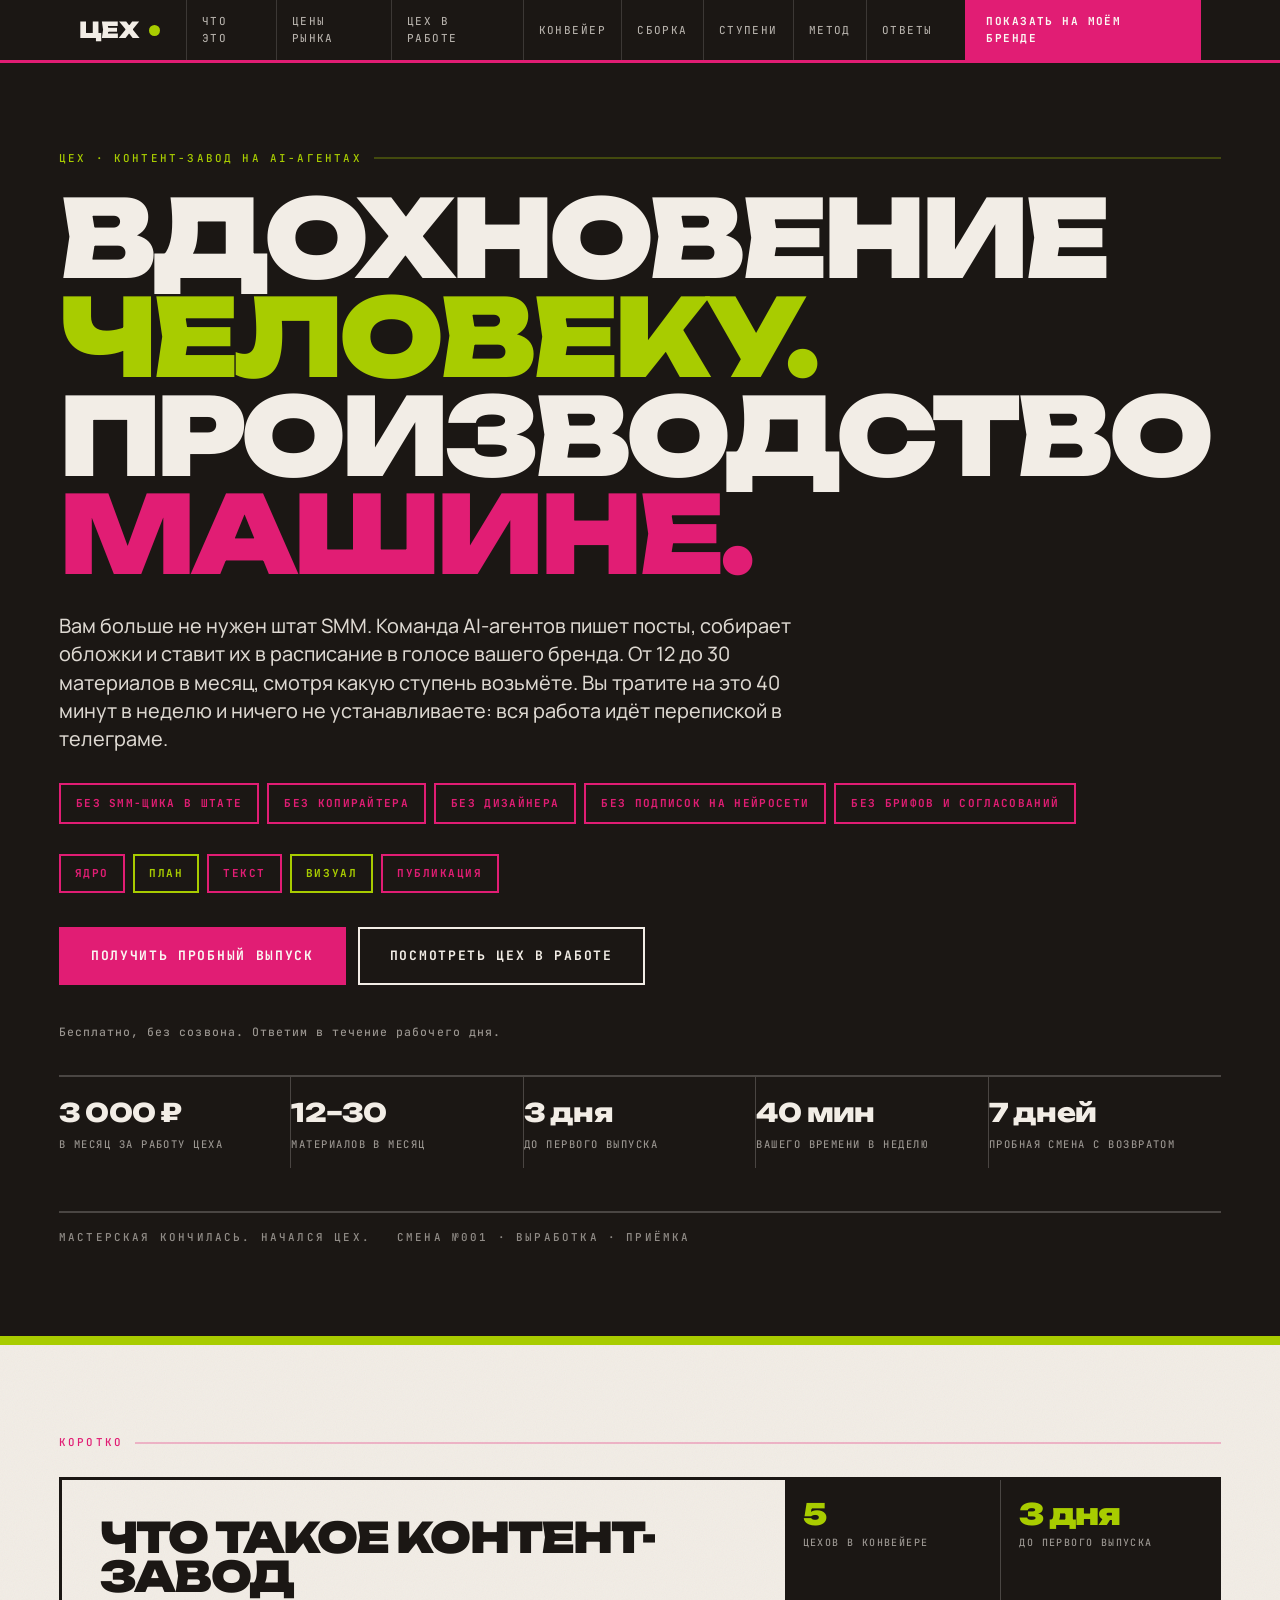
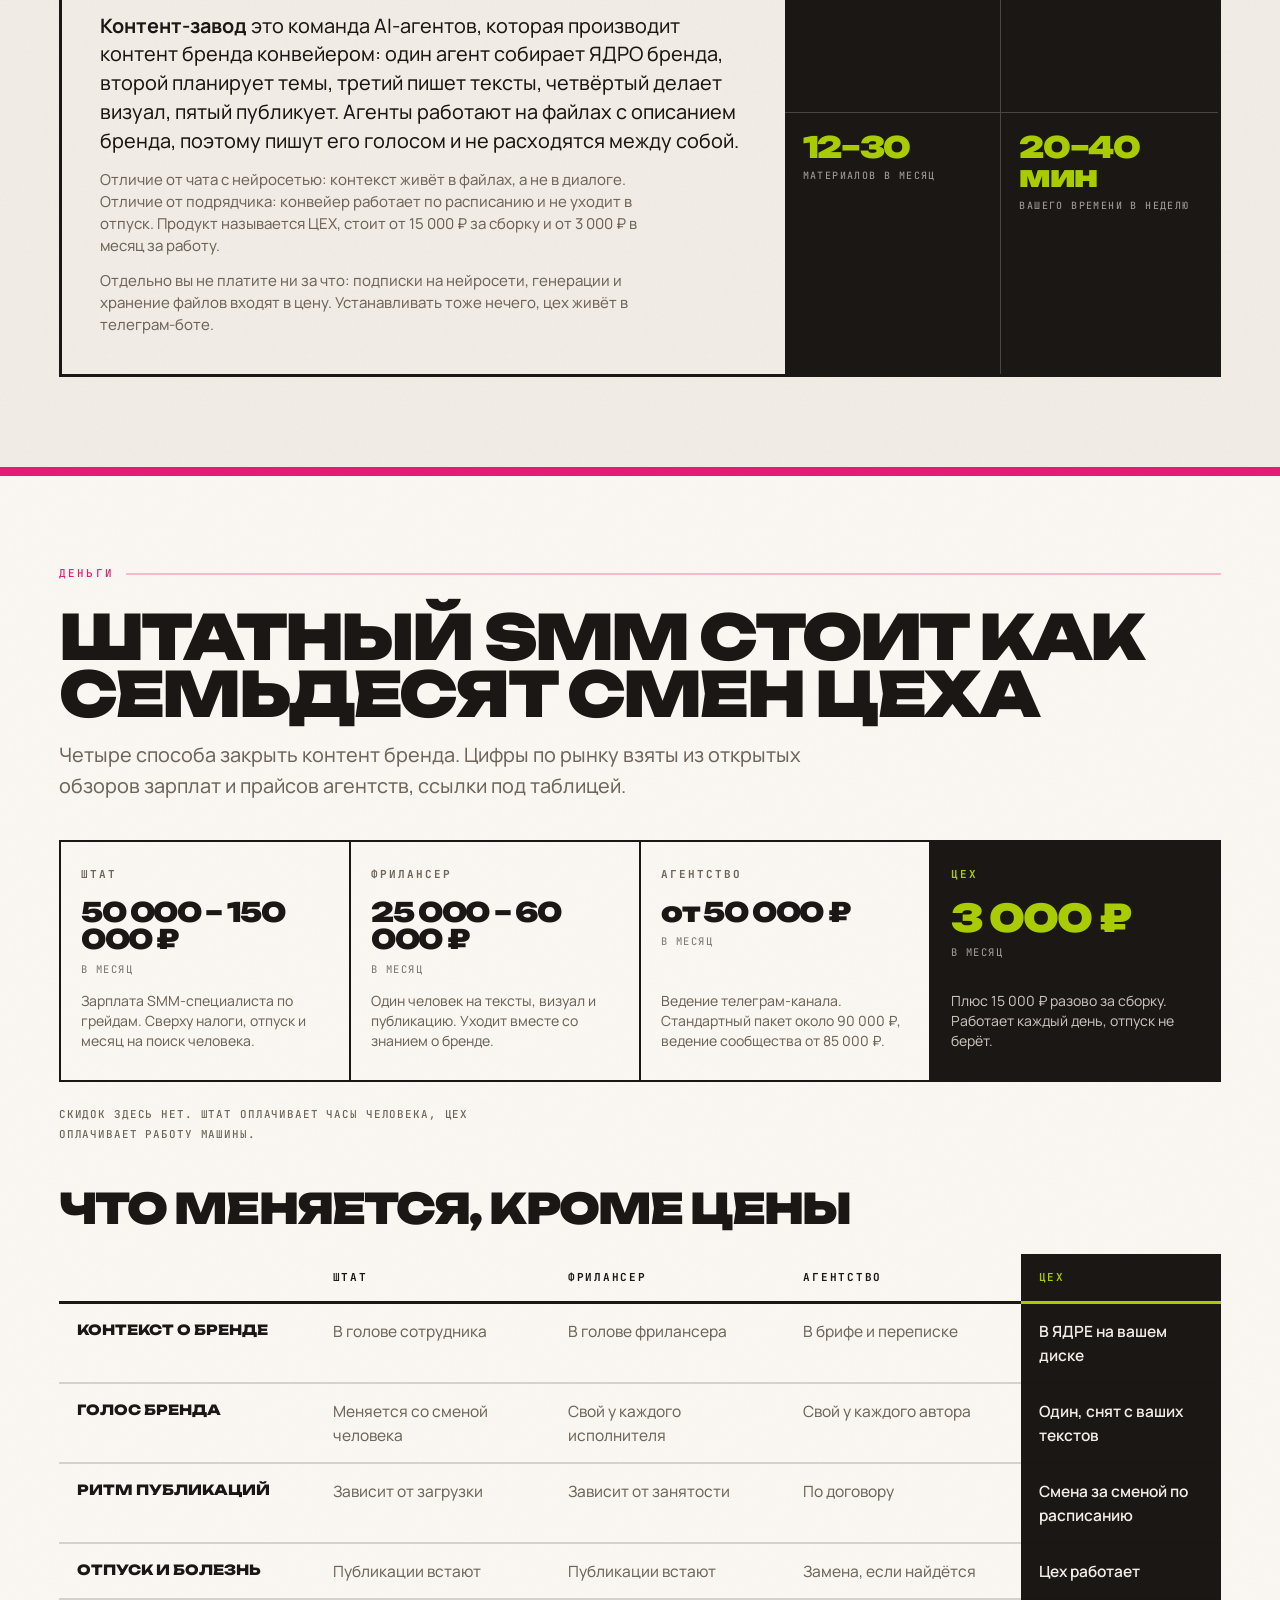
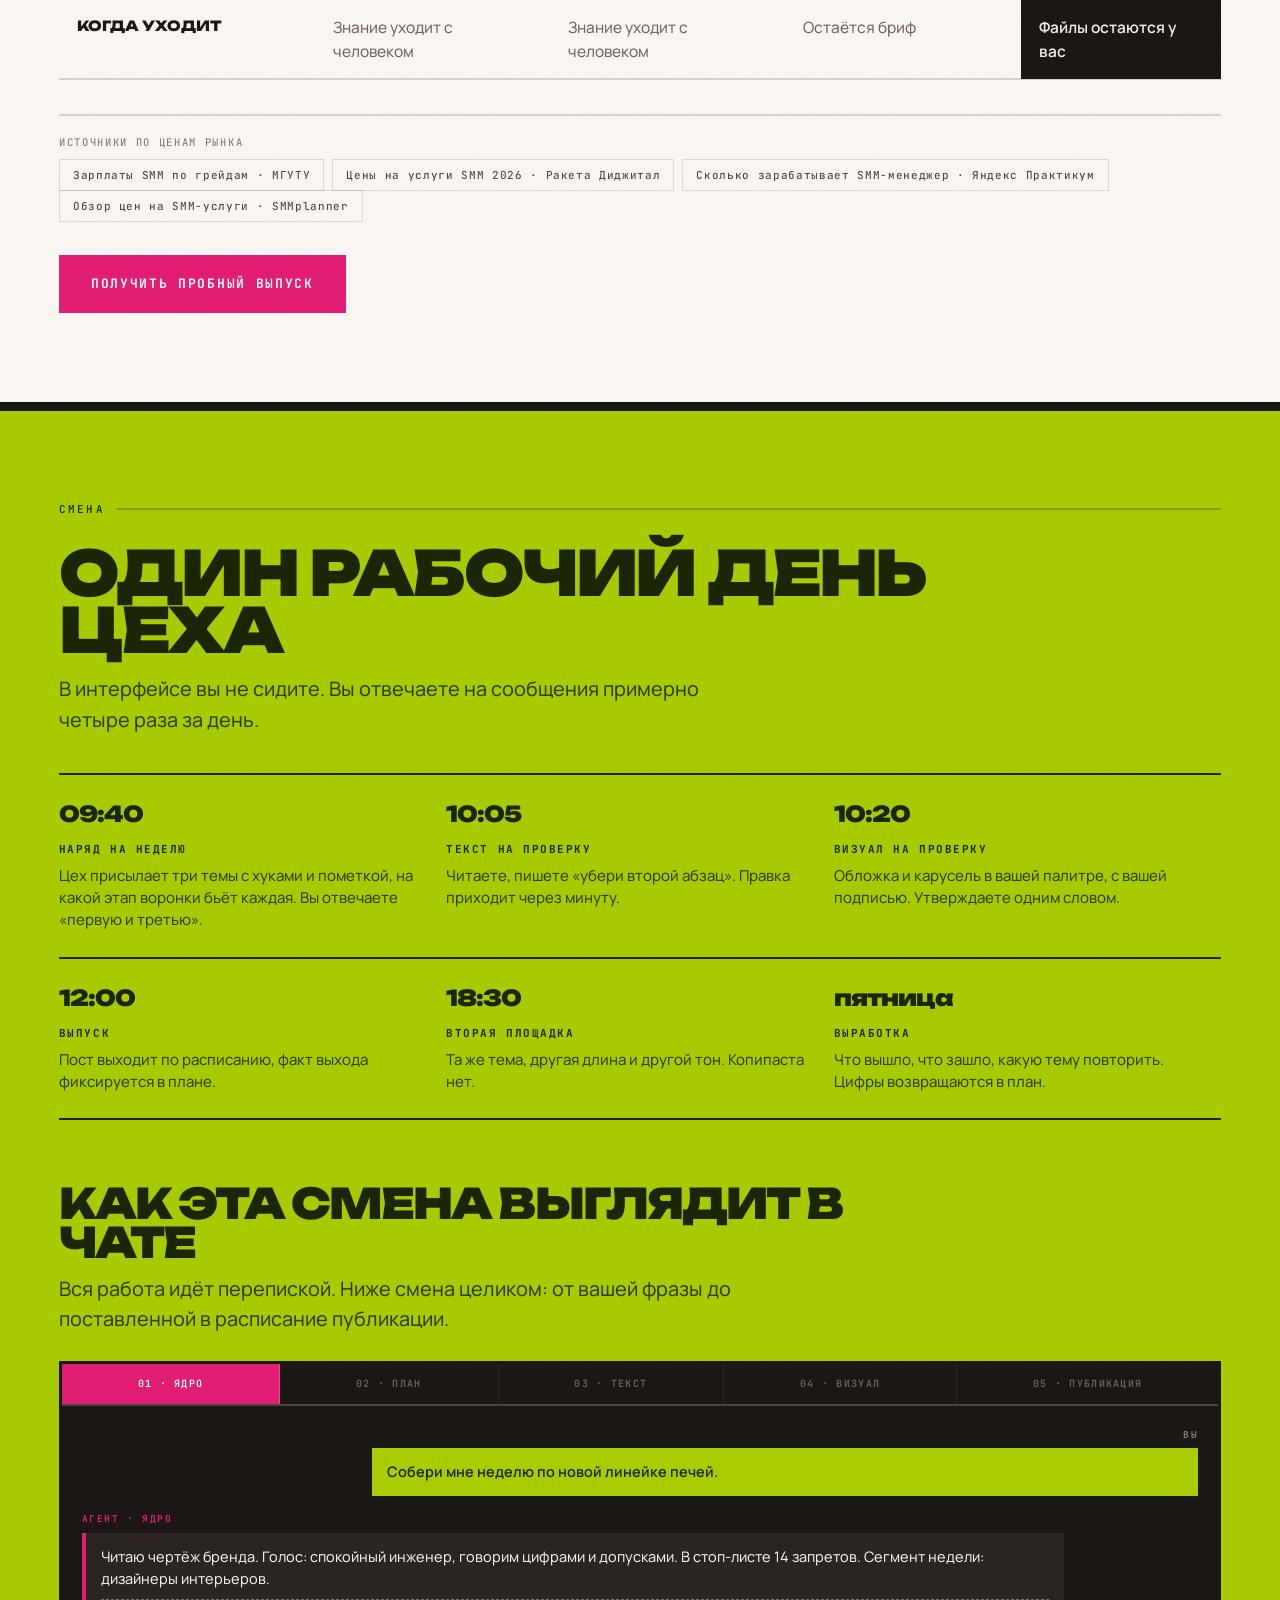
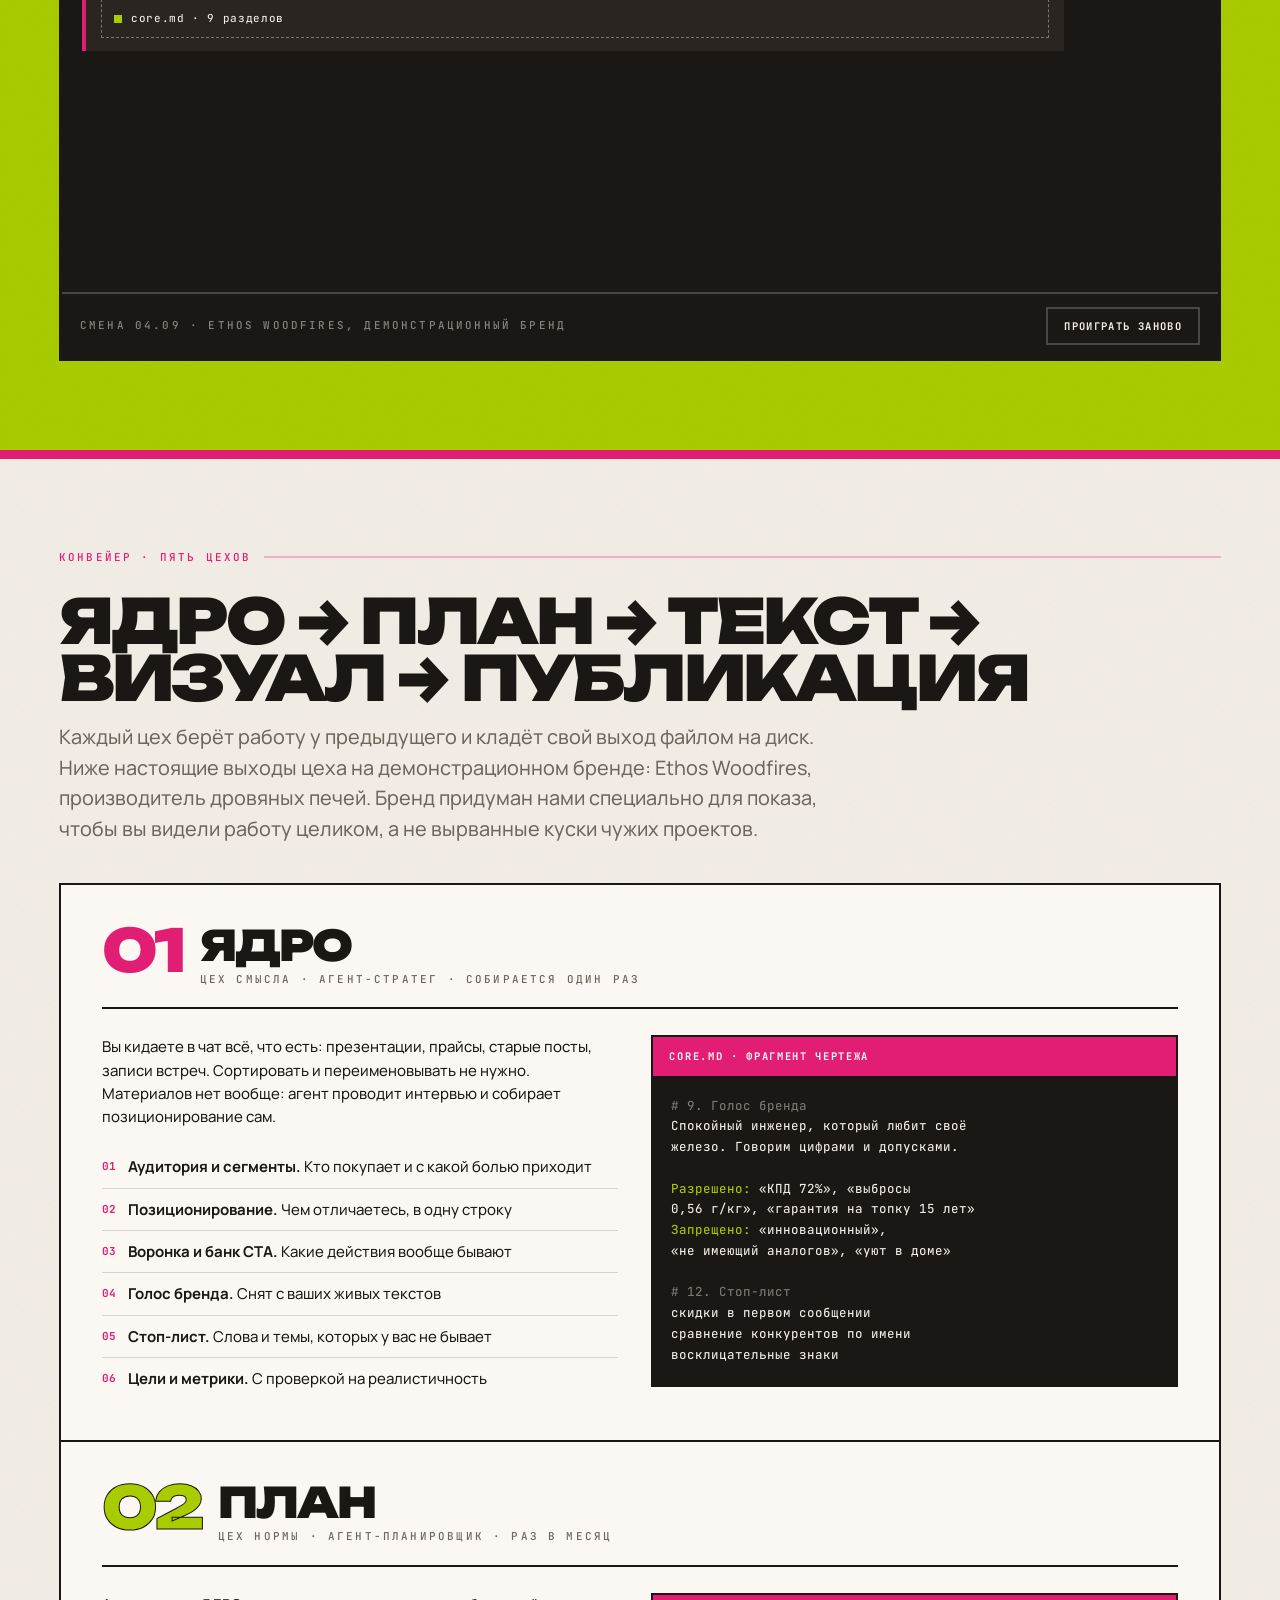
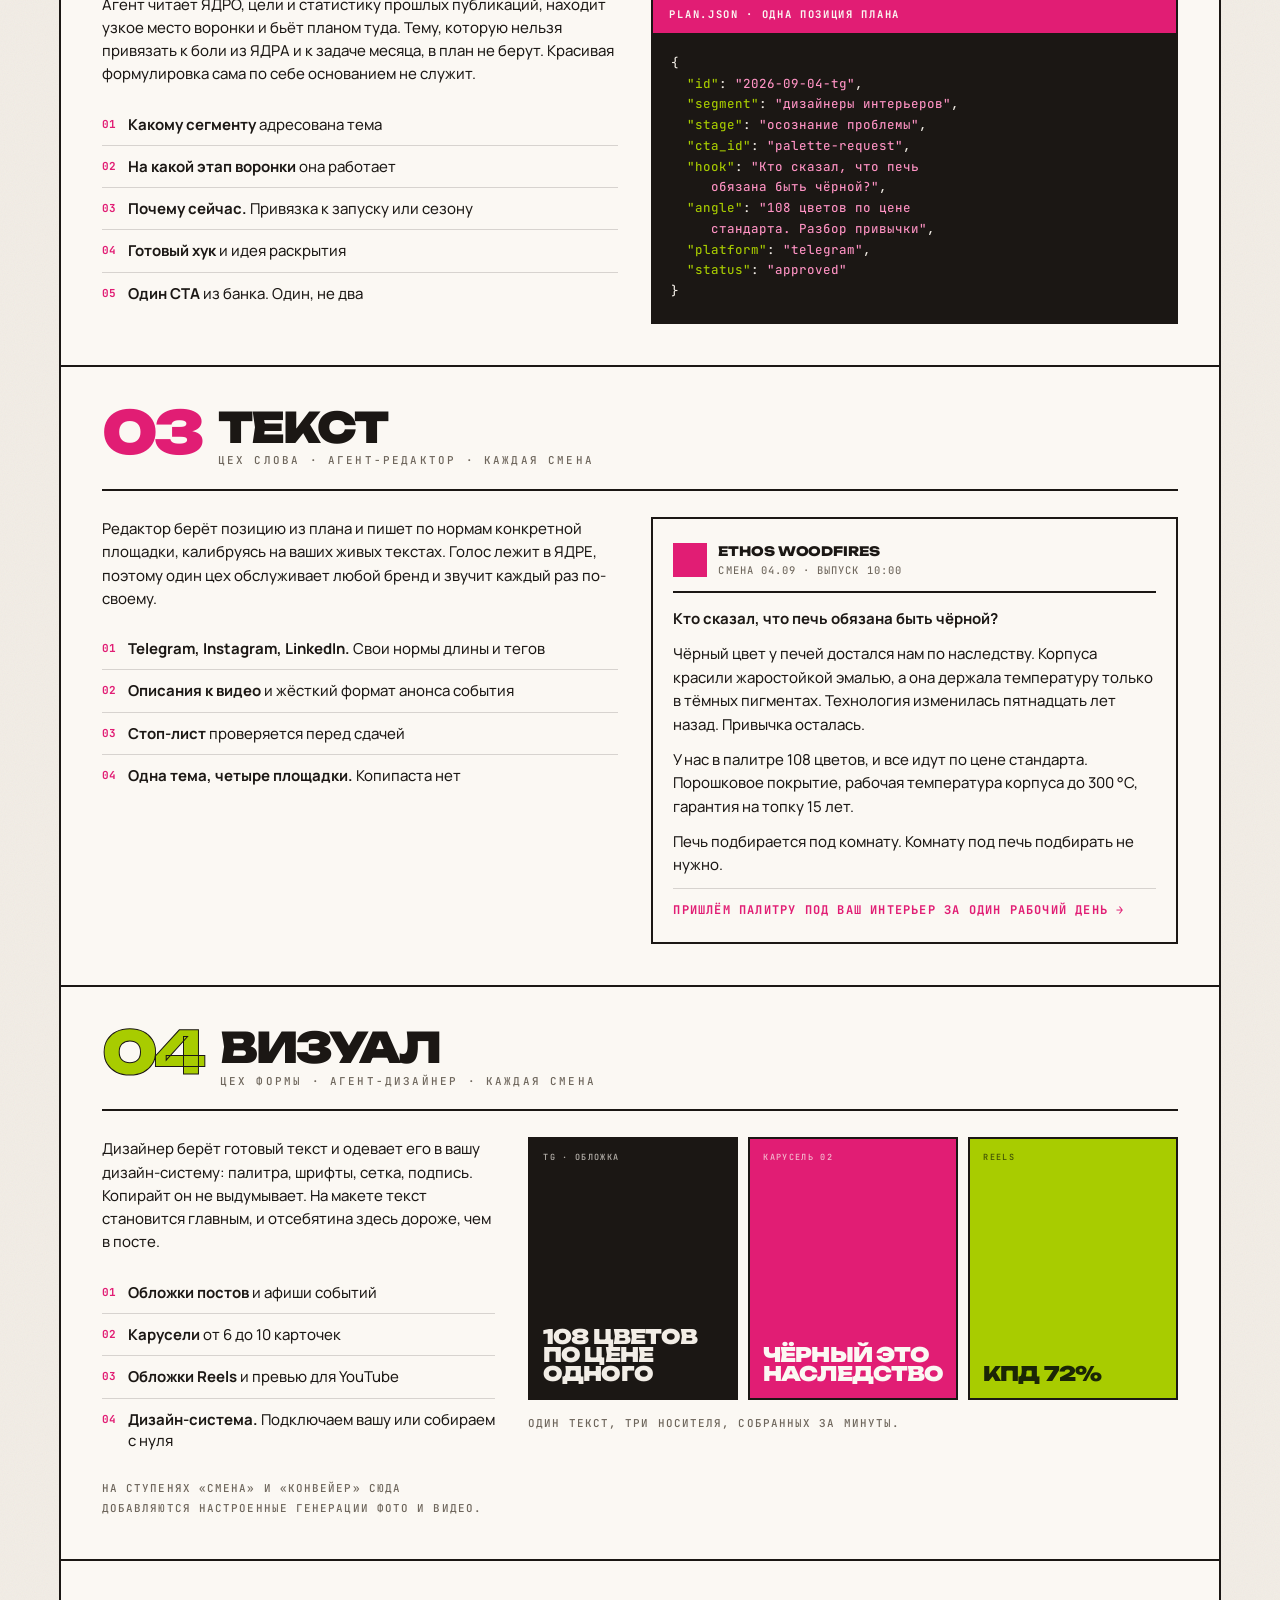
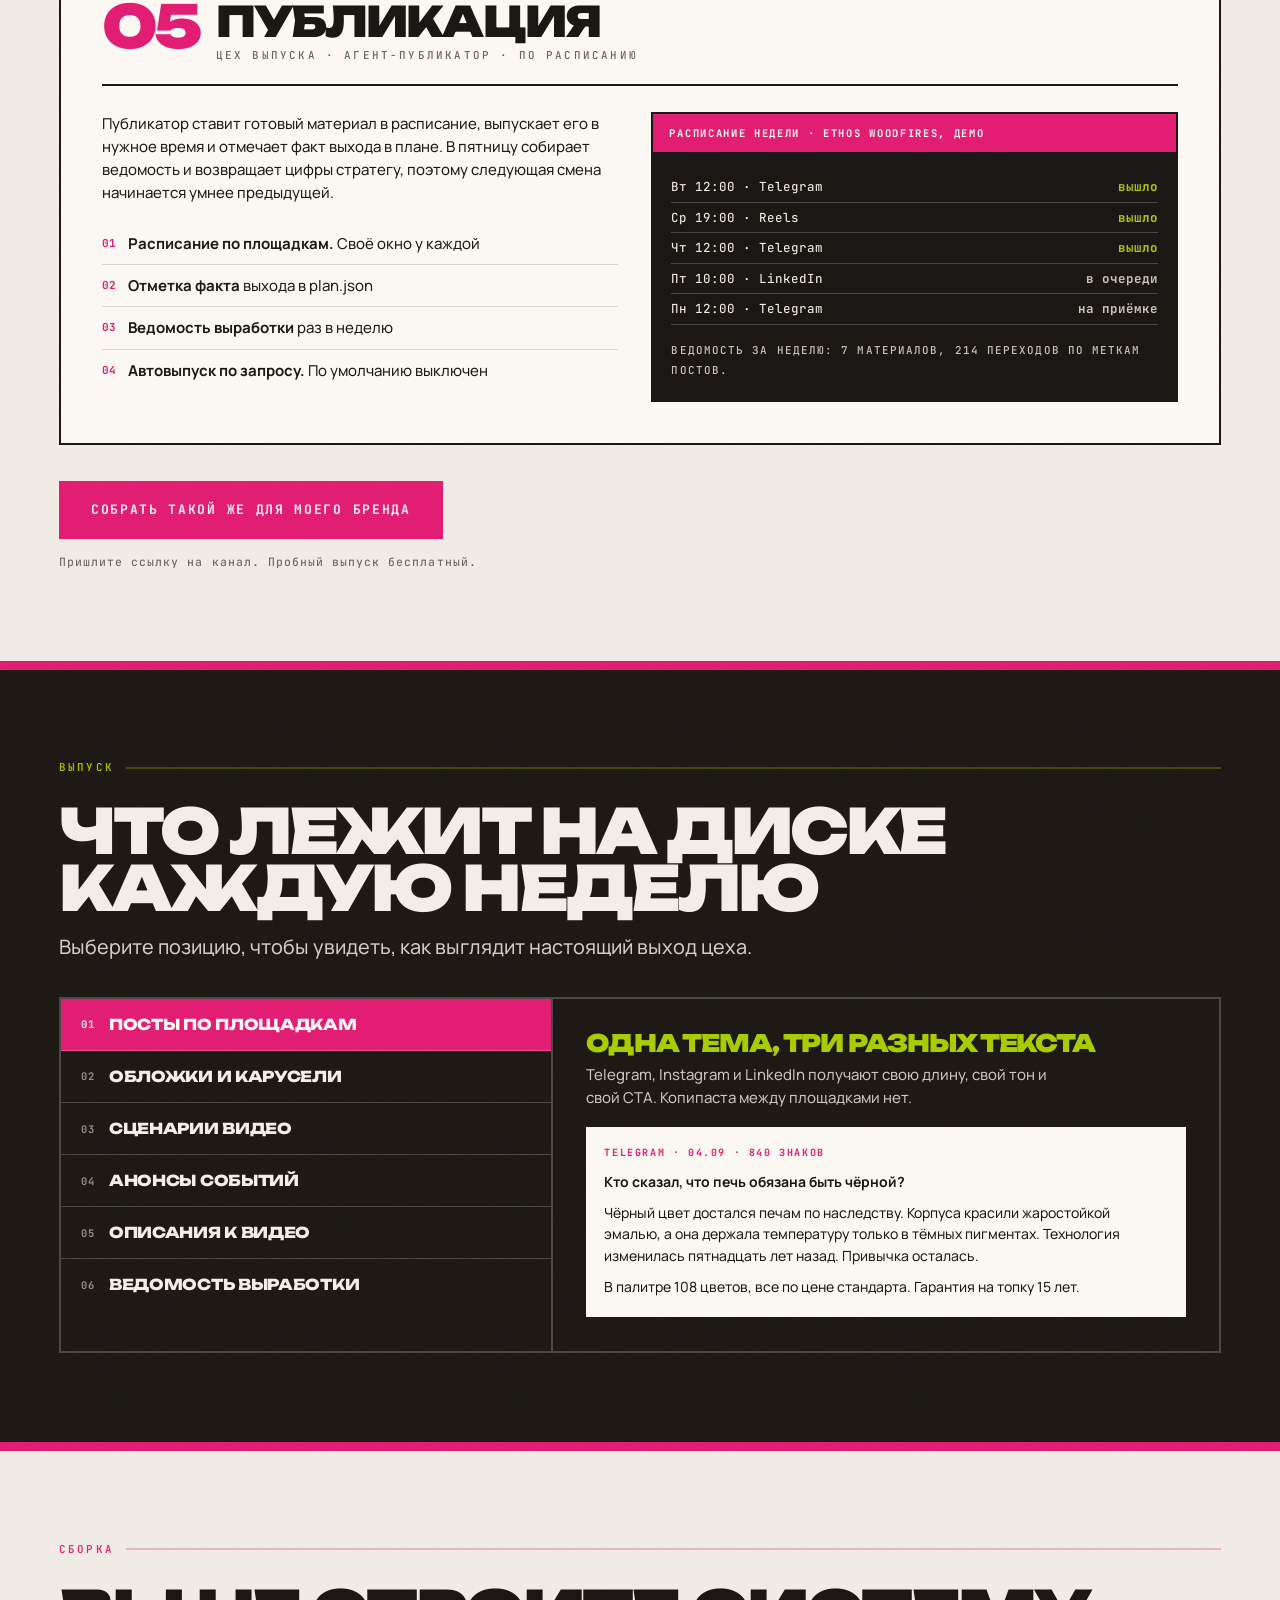
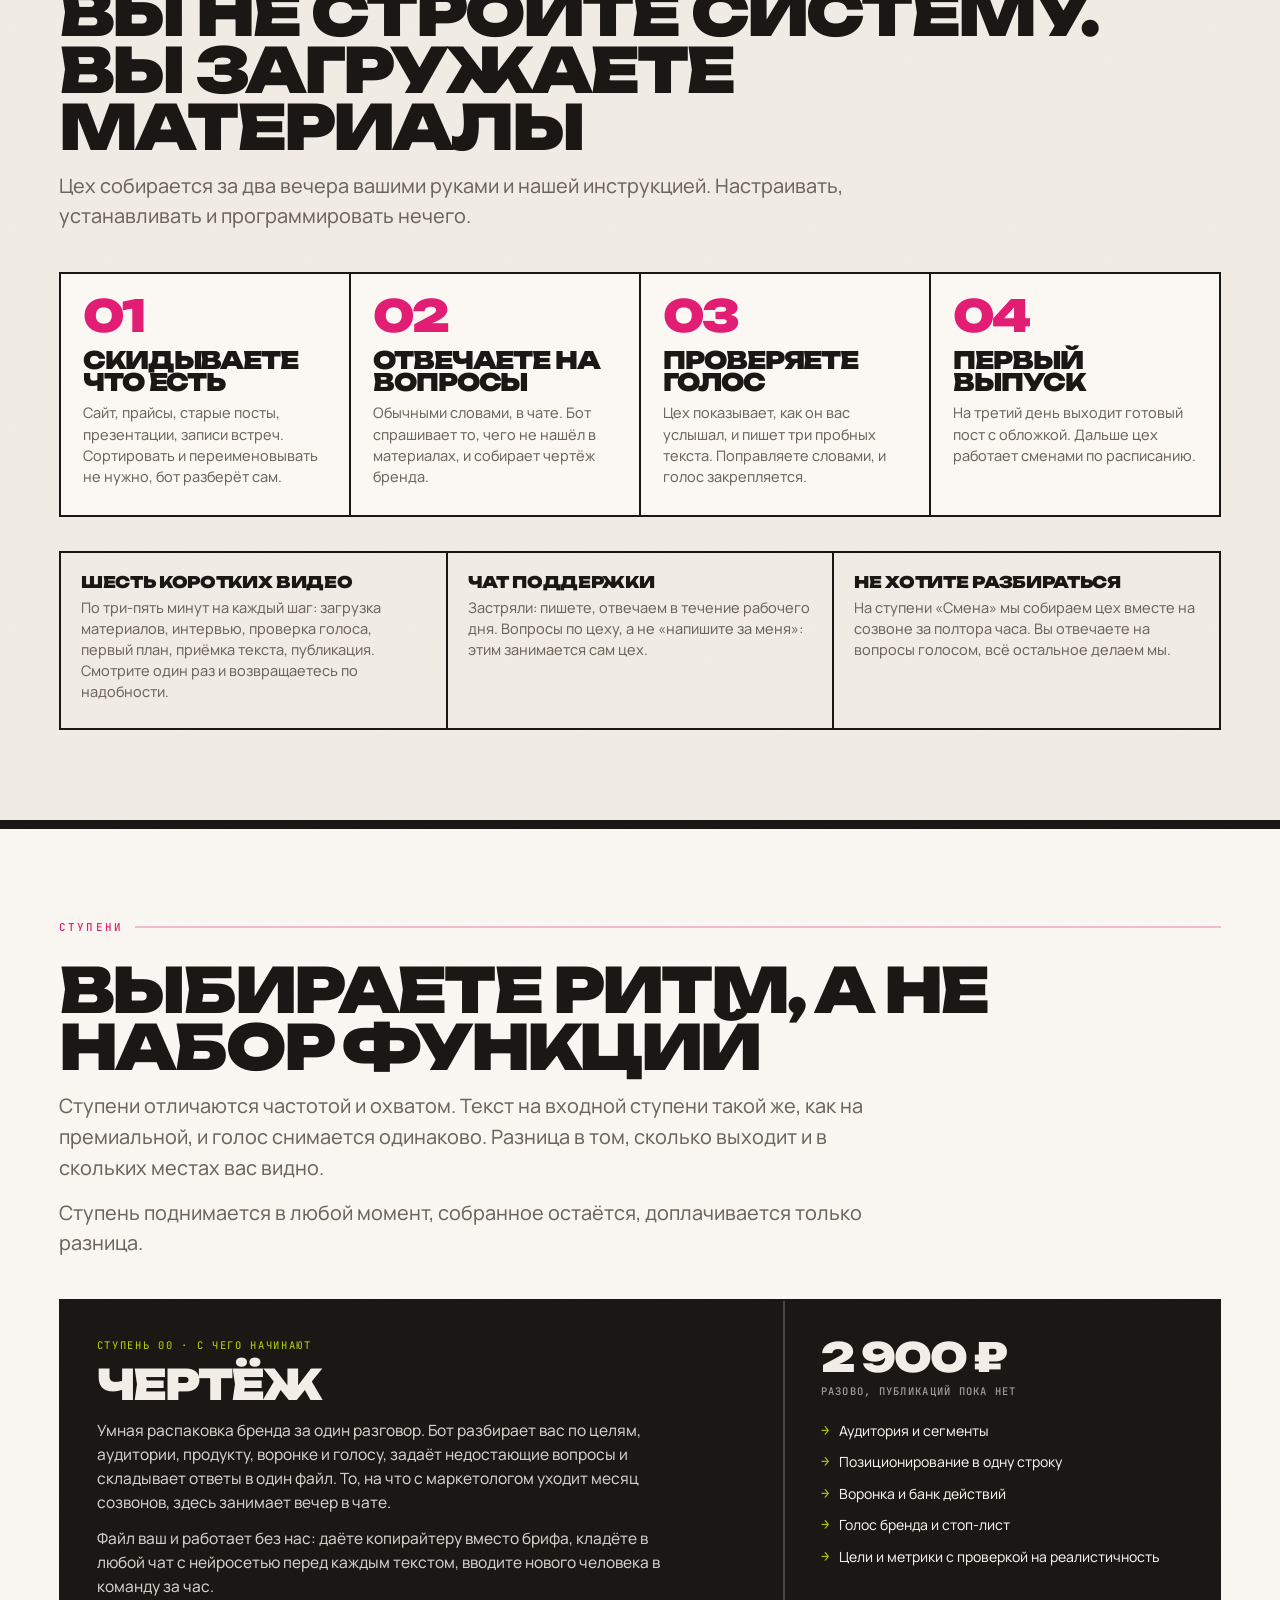
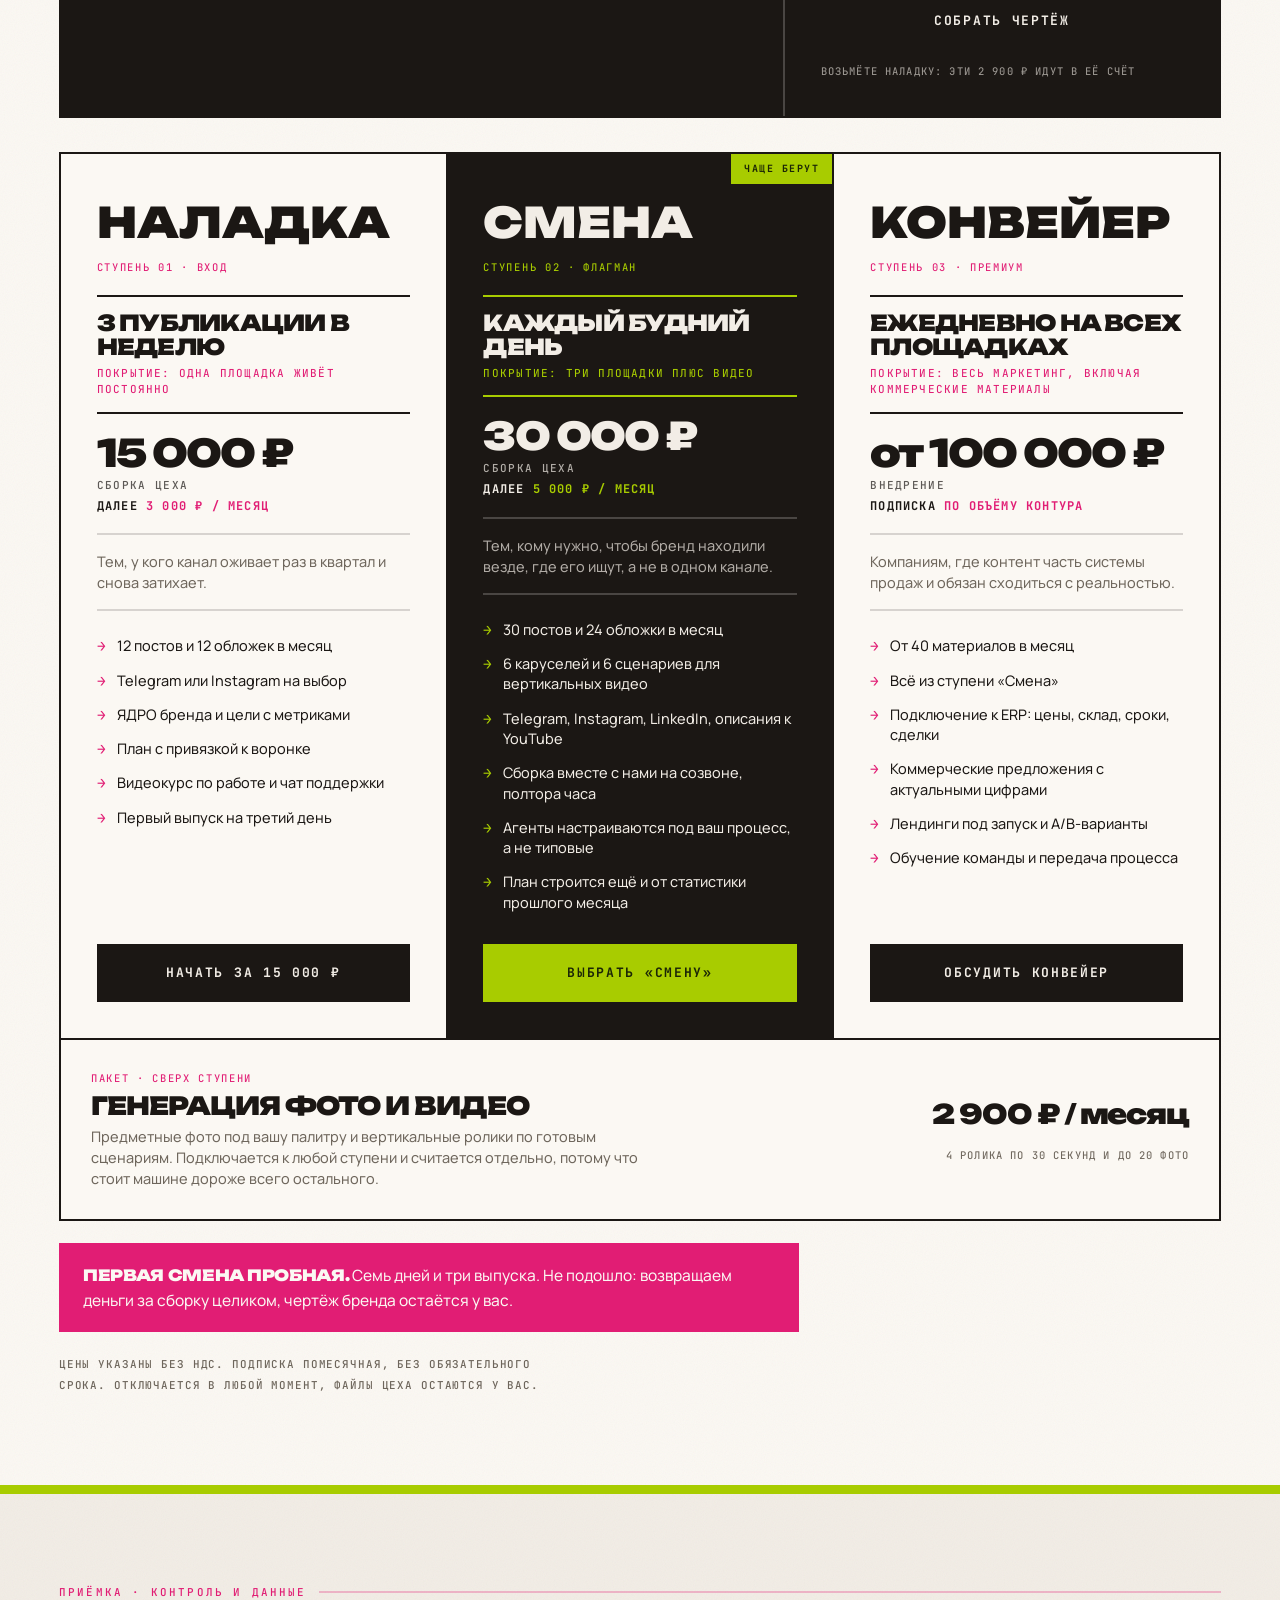
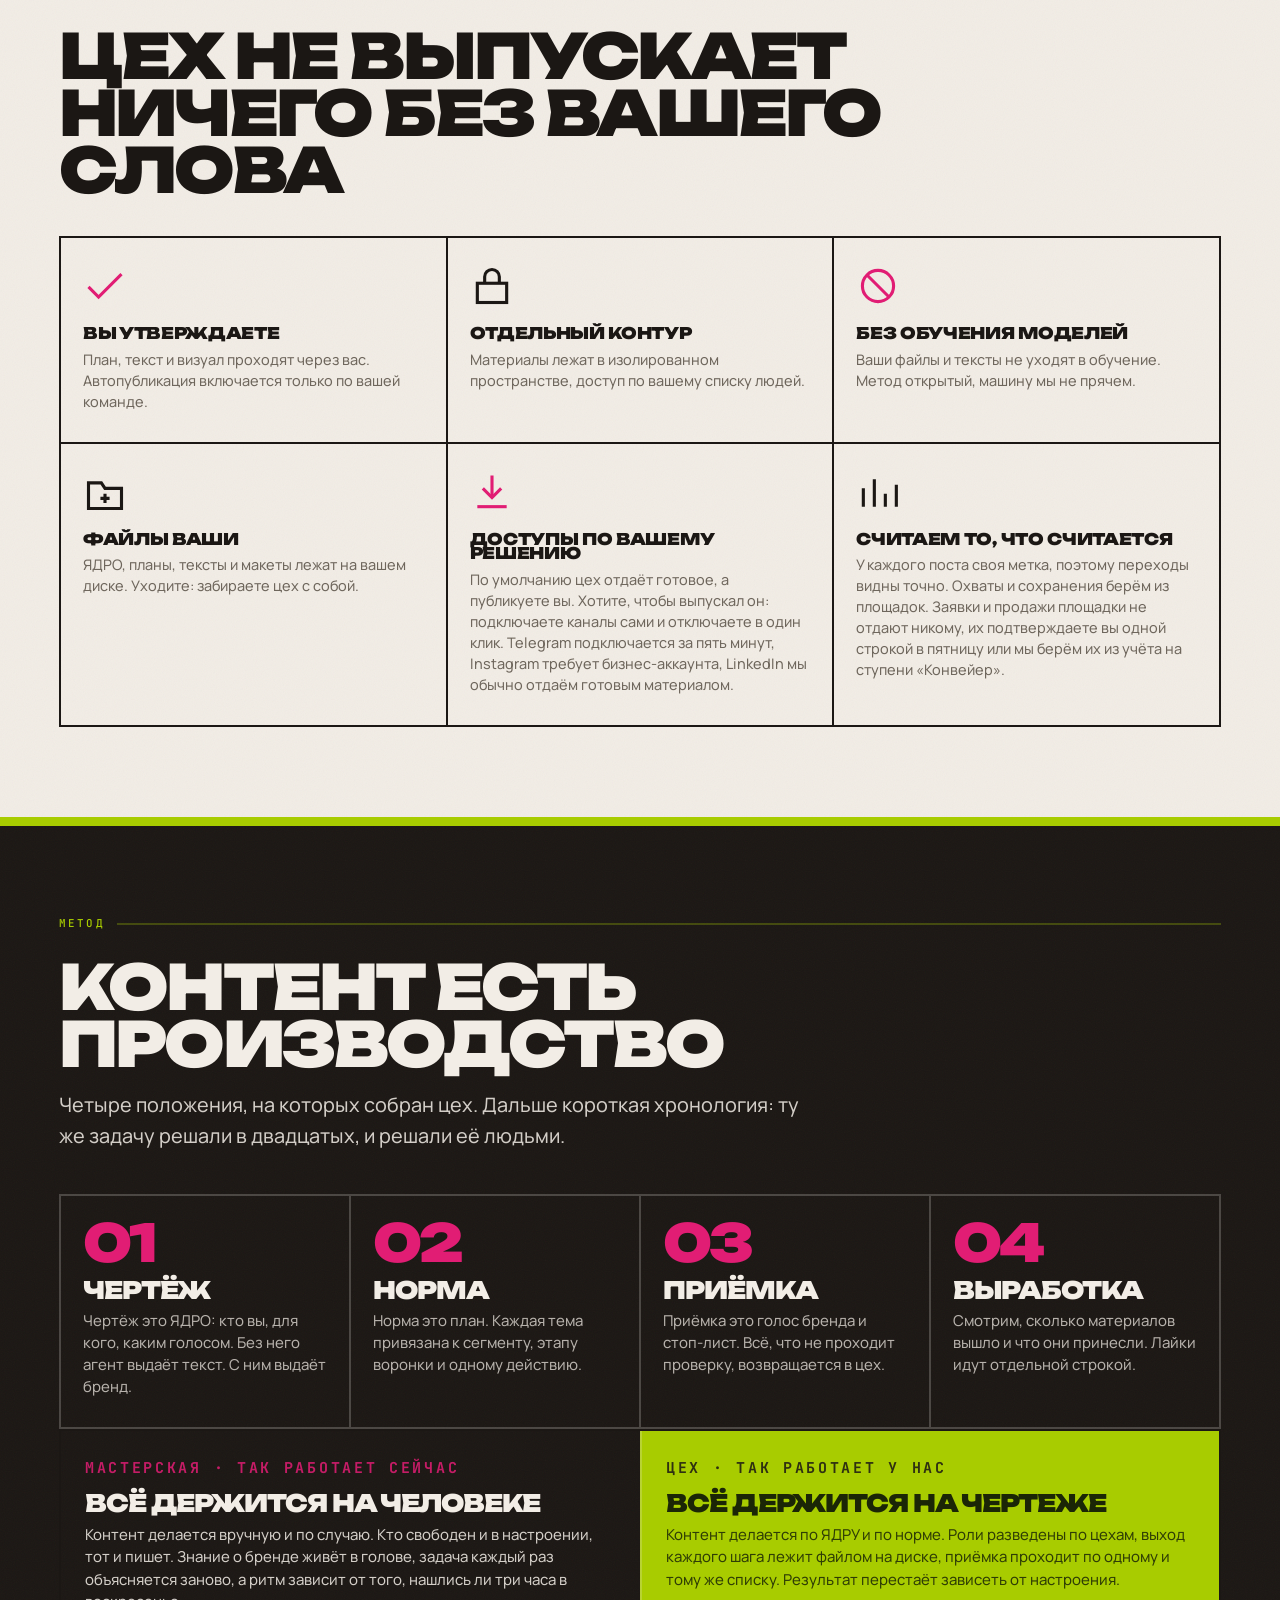
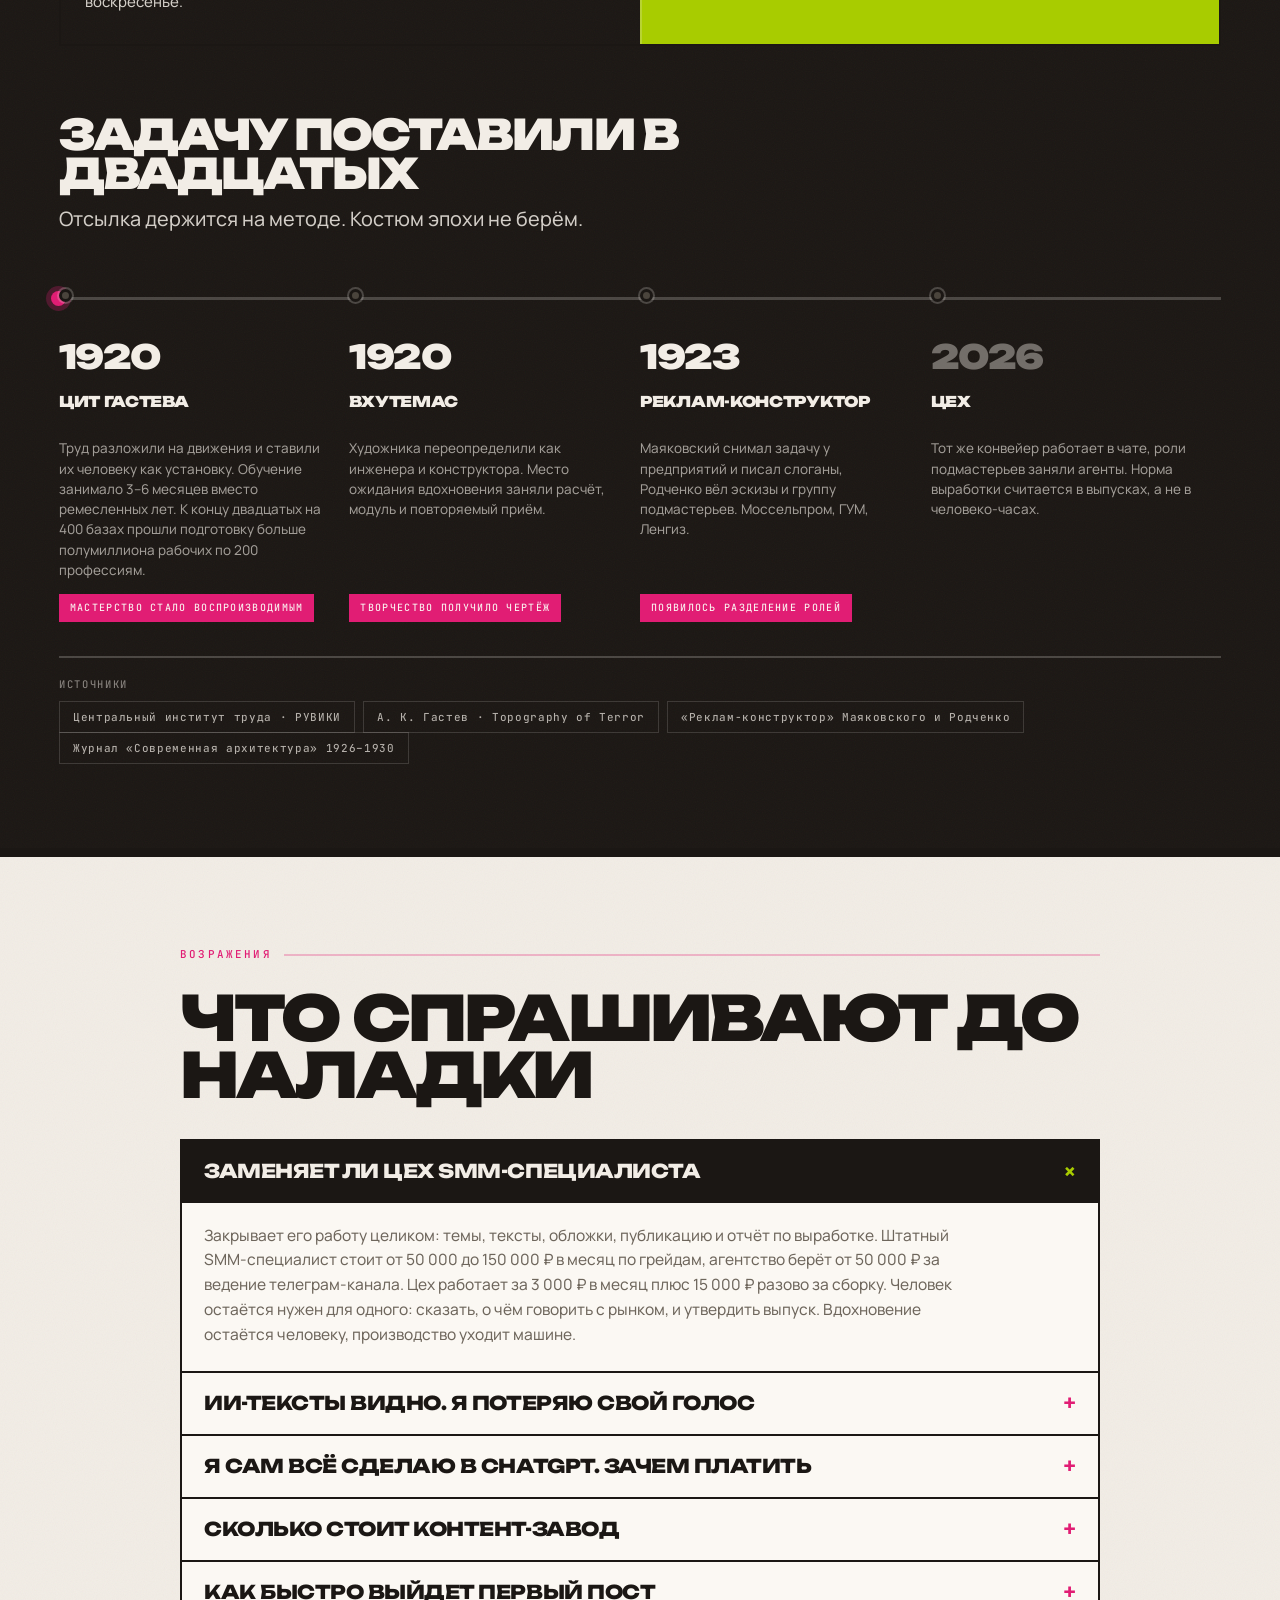
==== index.html @ 2287ee5c "Add files via upload" ====
<!doctype html>
<html lang="ru">
<head>
<meta charset="utf-8">
<meta name="viewport" content="width=device-width, initial-scale=1">

<title>ЦЕХ · контент-завод на AI-агентах: соцсети без штата SMM</title>
<meta name="description" content="Команда AI-агентов пишет посты, собирает визуал и ставит публикации в расписание в голосе вашего бренда. От 12 до 30 материалов в месяц, штат SMM держать не нужно. От 3 000 ₽ в месяц, первый выпуск на третий день.">
<meta name="author" content="ЦЕХ">
<meta property="article:modified_time" content="2026-08-18">
<link rel="canonical" href="https://tsehlab.com/">
<meta name="theme-color" content="#1B1714">
<meta name="robots" content="index, follow, max-image-preview:large">

<meta property="og:type" content="website">
<meta property="og:locale" content="ru_RU">
<meta property="og:site_name" content="ЦЕХ">
<meta property="og:url" content="https://tsehlab.com/">
<meta property="og:title" content="ЦЕХ · Революция в производстве контента">
<meta property="og:description" content="Соцсети бренда без штата SMM. Команда AI-агентов пишет, оформляет и выпускает от 12 до 30 материалов в месяц. От 3 000 ₽ в месяц.">
<meta property="og:image" content="https://tsehlab.com/og.png">
<meta property="og:image:width" content="1200">
<meta property="og:image:height" content="630">
<meta property="og:image:alt" content="Плакат ЦЕХ: фигура окликает, из оклика раскрывается слово ЦЕХ, отметка 1920">
<meta name="twitter:card" content="summary_large_image">
<meta name="twitter:title" content="ЦЕХ · Революция в производстве контента">
<meta name="twitter:description" content="Соцсети бренда без штата SMM. От 3 000 ₽ в месяц.">
<meta name="twitter:image" content="https://tsehlab.com/og.png">
<meta name="twitter:image:alt" content="Плакат ЦЕХ в конструктивистской графике">

<link rel="icon" href="data:image/svg+xml,%3Csvg xmlns='http://www.w3.org/2000/svg' viewBox='0 0 64 64'%3E%3Crect width='64' height='64' fill='%231B1714'/%3E%3Ccircle cx='32' cy='30' r='15' fill='%23A8CC00'/%3E%3Crect x='8' y='44' width='48' height='6' fill='%23E11D74'/%3E%3C/svg%3E">

<!-- АНАЛИТИКА: снимите комментарий и подставьте домен.
     Клики по кнопкам и глубина прокрутки начнут писаться сами: код уже на странице.
<script defer data-domain="tsehlab.com" src="https://plausible.io/js/script.js"></script>
-->

<link rel="preconnect" href="https://fonts.googleapis.com">
<link rel="preconnect" href="https://fonts.gstatic.com" crossorigin>
<link rel="stylesheet" href="https://fonts.googleapis.com/css2?family=Unbounded:wght@700;800;900&family=Manrope:wght@400;500;600;700;800&family=JetBrains+Mono:wght@400;500;700&display=swap">

<style>
/* ==========================================================
   ЦЕХ · производственная графика
   ========================================================== */
:root{
  --paper:#F2EDE6; --paper-2:#FBF8F3; --ink:#1B1714; --ink-2:#2A2521;
  --ink-soft:#6E665C;
  --fuchsia:#E11D74; --lime:#A8CC00; --lime-on:#1B2606;
  --line:rgba(27,23,20,.16); --line-inv:rgba(242,237,230,.22);

  --f-d:"Unbounded",system-ui,sans-serif;
  --f-b:"Manrope",system-ui,sans-serif;
  --f-m:"JetBrains Mono",ui-monospace,monospace;

  --t-giant:clamp(40px,8.4vw,116px);
  --t-h1:clamp(28px,5vw,62px);
  --t-h2:clamp(23px,3.4vw,42px);
  --t-h3:clamp(17px,2vw,24px);
  --t-lead:clamp(16px,1.55vw,21px);
  --t-b:clamp(15px,1.06vw,16.5px);
  --t-m:clamp(10.5px,.85vw,12px);

  --pad:clamp(18px,4.6vw,76px);
  --grain:url("data:image/svg+xml,%3Csvg xmlns='http://www.w3.org/2000/svg' width='200' height='200'%3E%3Cfilter id='n'%3E%3CfeTurbulence type='fractalNoise' baseFrequency='0.9' numOctaves='2' stitchTiles='stitch'/%3E%3C/filter%3E%3Crect width='100%25' height='100%25' filter='url(%23n)'/%3E%3C/svg%3E");
}

*,*::before,*::after{box-sizing:border-box}
html{scroll-behavior:smooth;-webkit-text-size-adjust:100%}
body{margin:0;background:var(--paper);color:var(--ink);font-family:var(--f-b);
  font-size:var(--t-b);line-height:1.55;font-weight:450;-webkit-font-smoothing:antialiased;overflow-x:hidden}
h1,h2,h3,h4{margin:0;font-family:var(--f-d);font-weight:900;letter-spacing:-.045em;line-height:.92;text-transform:uppercase}
p{margin:0} ul,ol{margin:0;padding:0;list-style:none} a{color:inherit}
button{font:inherit;color:inherit}
svg{display:block}
:focus-visible{outline:3px solid var(--fuchsia);outline-offset:3px}
.skip{position:absolute;left:-9999px;z-index:999;background:var(--ink);color:var(--paper);padding:12px 18px;font-family:var(--f-m)}
.skip:focus{left:0;top:0}

.mark{font-family:var(--f-m);font-size:var(--t-m);font-weight:500;text-transform:uppercase;letter-spacing:.2em}
.mark-line{display:flex;align-items:center;gap:12px;margin-bottom:26px}
.mark-line::after{content:"";flex:1;height:2px;background:currentColor;opacity:.28}
.mark-fu{color:var(--fuchsia)}

.sec{position:relative;padding:clamp(54px,7vw,112px) var(--pad);overflow:hidden}
.sec::after{content:"";position:absolute;inset:0;background-image:var(--grain);mix-blend-mode:multiply;opacity:.055;pointer-events:none}
.sec>*{position:relative;z-index:2}
.wrap{max-width:1240px;margin:0 auto}
.narrow{max-width:920px;margin:0 auto}
.ink{background:var(--ink);color:var(--paper)}
.ink::after{mix-blend-mode:overlay;opacity:.34}
.fu{background:var(--fuchsia);color:#FBF8F3}
.li{background:var(--lime);color:var(--lime-on)}
.pp{background:var(--paper-2)}
.rule{border-top:9px solid var(--ink)}
.rule-fu{border-top:9px solid var(--fuchsia)}
.rule-li{border-top:9px solid var(--lime)}

.btn{display:inline-flex;align-items:center;gap:11px;font-family:var(--f-m);font-weight:700;
  font-size:13px;text-transform:uppercase;letter-spacing:.13em;padding:17px 30px;text-decoration:none;
  border:2px solid transparent;cursor:pointer;transition:transform .14s ease,background .14s ease,color .14s ease}
.btn:hover{transform:translate(2px,-2px)}
.btn-fu{background:var(--fuchsia);color:#FBF8F3}
.btn-ink{background:var(--ink);color:var(--paper)}
.btn-li{background:var(--lime);color:var(--lime-on)}
.btn-out{border-color:currentColor;background:transparent}
.btn-sm{padding:11px 19px;font-size:11px}
.btn-blk{width:100%;justify-content:center}

/* шапка */
.hdr{position:sticky;top:0;z-index:80;background:var(--ink);color:var(--paper);border-bottom:3px solid var(--fuchsia)}
.hdr-in{max-width:1240px;margin:0 auto;padding:0 var(--pad);display:flex;align-items:stretch;min-height:58px}
.brand{display:flex;align-items:center;gap:11px;text-decoration:none;padding-right:26px}
.brand-w{font-family:var(--f-d);font-weight:900;font-size:22px;letter-spacing:-.03em}
.brand-d{width:11px;height:11px;border-radius:50%;background:var(--lime)}
.nav{display:flex;margin-left:auto;align-items:stretch}
.nav a{display:flex;align-items:center;padding:0 15px;text-decoration:none;font-family:var(--f-m);
  font-size:11px;text-transform:uppercase;letter-spacing:.13em;opacity:.72;border-left:1px solid var(--line-inv)}
.nav a:hover{opacity:1;background:rgba(242,237,230,.07)}
.hdr .btn{align-self:center;margin-left:18px}
@media(max-width:1080px){.nav{display:none}.hdr .btn{margin-left:auto}}

/* ================= ГЕРОЙ ================= */
.hero{background:var(--ink);color:var(--paper)}
.hero h1{font-size:var(--t-giant);margin-bottom:28px;max-width:15ch}
.h1-sub{display:flex;align-items:center;gap:12px;font-family:var(--f-m);font-size:var(--t-m);
  font-weight:500;text-transform:uppercase;letter-spacing:.2em;color:var(--lime);
  margin-bottom:26px;text-indent:0}
.h1-sub::after{content:"";flex:1;height:2px;background:currentColor;opacity:.28}
.hero h1 i{font-style:normal;display:block}
.hero h1 .fuw{color:var(--fuchsia)}
.hero h1 .liw{color:var(--lime)}
.hero-lead{font-size:var(--t-lead);line-height:1.42;max-width:62ch;opacity:.9;margin-bottom:30px}
.hero-cta{display:flex;flex-wrap:wrap;gap:12px;margin-bottom:38px}
.chain{display:flex;flex-wrap:wrap;gap:8px;margin-bottom:34px}
.chain span{font-family:var(--f-m);font-size:11px;font-weight:700;text-transform:uppercase;
  letter-spacing:.14em;padding:9px 14px;border:2px solid var(--line-inv)}
.chain span:nth-child(odd){border-color:var(--fuchsia);color:var(--fuchsia)}
.chain span:nth-child(even){border-color:var(--lime);color:var(--lime)}
.hero-strip{display:flex;flex-wrap:wrap;border-top:2px solid var(--line-inv)}
.hero-strip div{flex:1 1 140px;padding:16px 18px 16px 0;border-right:1px solid var(--line-inv)}
.hero-strip div:last-child{border-right:0}
.hero-strip b{display:block;font-family:var(--f-d);font-weight:800;font-size:clamp(18px,2vw,26px);letter-spacing:-.03em;margin-bottom:4px}
.hero-strip span{font-family:var(--f-m);font-size:10.5px;text-transform:uppercase;letter-spacing:.14em;opacity:.6;line-height:1.4;display:block}
.hero-foot{margin-top:clamp(28px,3.4vw,48px);border-top:2px solid var(--line-inv);padding-top:16px;display:flex;flex-wrap:wrap;gap:10px 26px}
.hero-foot .mark{opacity:.55}

/* ================= ГЕРОЙ · полоса отрицаний ================= */
.noneed{display:flex;flex-wrap:wrap;gap:8px;margin-bottom:30px}
.noneed li{font-family:var(--f-m);font-size:11px;font-weight:700;text-transform:uppercase;
  letter-spacing:.12em;padding:10px 15px;border:2px solid var(--fuchsia);color:var(--fuchsia)}
@media(max-width:520px){.noneed li{font-size:10px;padding:8px 11px;letter-spacing:.09em}}
.risk{font-family:var(--f-m);font-size:11.5px;letter-spacing:.09em;opacity:.6;margin-bottom:34px}
.risk-ink{color:var(--ink-soft);opacity:1;margin:14px 0 0}

/* ================= ДЕНЬГИ ================= */
.money{display:grid;grid-template-columns:repeat(4,1fr);border-left:2px solid var(--ink)}
@media(max-width:900px){.money{grid-template-columns:1fr 1fr}}
@media(max-width:540px){.money{grid-template-columns:1fr}}
.mo{border-right:2px solid var(--ink);border-top:2px solid var(--ink);border-bottom:2px solid var(--ink);
  padding:24px 20px 28px;display:flex;flex-direction:column}
.mo-t{font-family:var(--f-m);font-size:11px;font-weight:700;text-transform:uppercase;letter-spacing:.18em;
  color:var(--ink-soft);margin-bottom:16px}
.mo-p{font-family:var(--f-d);font-weight:900;font-size:clamp(19px,2.1vw,27px);letter-spacing:-.05em;line-height:1.02}
.mo-u{font-family:var(--f-m);font-size:10.5px;text-transform:uppercase;letter-spacing:.14em;opacity:.55;margin:7px 0 14px}
.mo-d{font-size:14px;line-height:1.45;color:var(--ink-soft);margin-top:auto}
.mo-own{background:var(--ink);color:var(--paper)}
.mo-own .mo-t{color:var(--lime)}
.mo-own .mo-p{color:var(--lime);font-size:clamp(26px,3vw,38px)}
.mo-own .mo-u{opacity:.6}
.mo-own .mo-d{color:rgba(242,237,230,.78)}

/* таблица на пять колонок */
.cmp4 tbody th{width:19%}
.cmp4 td{width:20.25%}
.cmp4 .own{background:var(--ink);color:var(--paper);font-weight:600}
.cmp4 thead .own{background:var(--ink);color:var(--lime);border-bottom-color:var(--lime)}
@media(max-width:760px){.cmp4 td{width:auto}}



/* положения и определения на тёмном */
.ink .thes{border-left-color:var(--line-inv)}
.ink .thes li{border-color:var(--line-inv)}
.ink .thes-p{color:rgba(242,237,230,.72)}
.defs-ink{border-color:var(--line-inv)}
.defs-ink .def+.def{border-left-color:var(--line-inv);background:var(--lime);color:var(--lime-on)}
.defs-ink .def+.def .def-t{color:var(--ink)}
@media(max-width:760px){.defs-ink .def+.def{border-left:0;border-top:2px solid var(--line-inv)}}

/* ================= ОПРЕДЕЛЕНИЕ ================= */
.dfn{display:grid;grid-template-columns:1.25fr .75fr;gap:0;border:3px solid var(--ink)}
@media(max-width:900px){.dfn{grid-template-columns:1fr}}
.dfn-l{padding:clamp(24px,3vw,42px)}
.dfn-l h2{font-size:var(--t-h2);margin-bottom:16px;max-width:20ch}
.dfn-l p{font-size:var(--t-lead);line-height:1.45;max-width:60ch}
.dfn-l p+p{margin-top:14px;font-size:var(--t-b);color:var(--ink-soft)}
.dfn-r{background:var(--ink);color:var(--paper);display:grid;grid-template-columns:1fr 1fr}
.dfn-r div{padding:20px 18px;border-bottom:1px solid var(--line-inv);border-right:1px solid var(--line-inv)}
.dfn-r div:nth-child(2n){border-right:0}
.dfn-r div:nth-child(n+3){border-bottom:0}
.dfn-r b{display:block;font-family:var(--f-d);font-weight:900;font-size:clamp(20px,2.3vw,30px);
  letter-spacing:-.045em;line-height:1;margin-bottom:7px;color:var(--lime)}
.dfn-r span{font-family:var(--f-m);font-size:10px;text-transform:uppercase;letter-spacing:.14em;opacity:.62;line-height:1.4;display:block}

/* ================= ИСТОЧНИКИ ================= */
.src{margin-top:34px;padding-top:18px;border-top:2px solid var(--line-inv)}
.src p{font-family:var(--f-m);font-size:10.5px;text-transform:uppercase;letter-spacing:.16em;opacity:.5;margin-bottom:12px}
.src ul{display:flex;flex-wrap:wrap;gap:8px}
.src a{font-family:var(--f-m);font-size:11px;letter-spacing:.06em;padding:8px 13px;
  border:1px solid var(--line-inv);text-decoration:none;opacity:.72;transition:opacity .15s,border-color .15s}
.src a:hover{opacity:1;border-color:var(--lime);color:var(--lime)}
.src.src-lt{border-top-color:var(--line)}
.src.src-lt p{opacity:.55}
.src.src-lt a{border-color:var(--line);opacity:.8}
.src.src-lt a:hover{border-color:var(--fuchsia);color:var(--fuchsia);opacity:1}

/* ================= ПОЛОЖЕНИЯ ================= */
.thes{display:grid;grid-template-columns:repeat(4,1fr);border-left:2px solid var(--ink)}
@media(max-width:900px){.thes{grid-template-columns:1fr 1fr}}
@media(max-width:560px){.thes{grid-template-columns:1fr}}
.thes li{border-right:2px solid var(--ink);border-top:2px solid var(--ink);border-bottom:2px solid var(--ink);padding:26px 22px 30px}
.thes .n{font-family:var(--f-d);font-weight:900;font-size:52px;line-height:.8;color:var(--fuchsia);margin-bottom:16px;letter-spacing:-.06em}
.thes h3{font-size:var(--t-h3);margin-bottom:9px}
.thes p{font-size:15px;color:var(--ink-soft);line-height:1.45}

/* ================= ЛЕНТА ================= */
.tl-head{display:flex;flex-wrap:wrap;justify-content:space-between;align-items:flex-end;gap:20px;margin-bottom:44px}
.tl{position:relative;padding-top:56px}
.tl-rail{position:absolute;left:0;right:0;top:22px;height:3px;background:var(--line-inv)}
.tl-fill{position:absolute;left:0;top:0;height:100%;width:0;background:var(--lime);transition:width .25s linear}
.tl-spark{position:absolute;top:50%;left:0;width:15px;height:15px;margin:-7.5px 0 0 -7.5px;border-radius:50%;
  background:var(--fuchsia);box-shadow:0 0 0 5px rgba(225,29,116,.26);transition:left .25s linear}
.tl-row{display:grid;grid-template-columns:repeat(4,1fr)}
.st{position:relative;padding:0 26px 0 0;display:flex;flex-direction:column}
.st::before{content:"";position:absolute;left:0;top:-42px;width:13px;height:13px;border-radius:50%;
  background:#4A443C;border:3px solid var(--ink);box-shadow:0 0 0 2px var(--line-inv);transition:background .3s ease,transform .3s ease}
.st.on::before{background:var(--lime);transform:scale(1.35)}
.st-y{font-family:var(--f-d);font-weight:900;font-size:clamp(22px,2.6vw,36px);letter-spacing:-.045em;
  margin-bottom:10px;opacity:.4;transition:opacity .35s ease,color .35s ease}
.st.on .st-y{opacity:1;color:var(--lime)}
.st h3{font-size:clamp(13px,1.16vw,16px);line-height:1.16;margin-bottom:10px;letter-spacing:-.02em;min-height:2.4em}
.st p{font-size:13.5px;line-height:1.5;opacity:.62;transition:opacity .35s ease;margin-bottom:14px}
.st.on p{opacity:.9}
.st-echo{align-self:flex-start;margin-top:auto;font-family:var(--f-m);font-size:10px;text-transform:uppercase;letter-spacing:.13em;
  padding:6px 11px;background:var(--fuchsia);color:#FBF8F3;opacity:0;transform:translateY(6px);
  transition:opacity .4s ease .1s,transform .4s ease .1s}
.st.on .st-echo{opacity:1;transform:none}
@media(max-width:1000px){
  .tl{padding-top:0}
  .tl-rail{left:6px;right:auto;top:0;bottom:0;width:3px;height:auto}
  .tl-fill{width:100%;height:0;transition:height .25s linear}
  .tl-spark{left:7.5px;top:0}
  .tl-row{grid-template-columns:1fr}
  .st{padding:0 0 34px 38px}
  .st::before{top:4px;left:0}
  .st h4,.st p{min-height:0}
}

/* ================= РАЗРЫВ ================= */
.defs{display:grid;grid-template-columns:1fr 1fr;gap:0;margin-bottom:40px;border:2px solid var(--ink)}
@media(max-width:760px){.defs{grid-template-columns:1fr}}
.def{padding:26px 24px 30px}
.def+.def{border-left:2px solid var(--ink);background:var(--ink);color:var(--paper)}
@media(max-width:760px){.def+.def{border-left:0;border-top:2px solid var(--ink)}}
.def-t{font-family:var(--f-m);font-size:11px;font-weight:700;text-transform:uppercase;letter-spacing:.18em;color:var(--fuchsia);margin-bottom:12px}
.def+.def .def-t{color:var(--lime)}
.def h3{font-size:var(--t-h3);margin-bottom:10px}
.def p{font-size:15px;line-height:1.5;opacity:.86}

.cmp{width:100%;border-collapse:collapse;font-size:15.5px}
.cmp th,.cmp td{padding:15px 18px;text-align:left;vertical-align:top;border-bottom:2px solid var(--line)}
.cmp thead th{font-family:var(--f-m);font-size:11px;text-transform:uppercase;letter-spacing:.16em;font-weight:700;border-bottom:3px solid var(--ink)}
.cmp tbody th{font-family:var(--f-d);font-weight:800;font-size:14px;text-transform:uppercase;width:22%}
.cmp .bad{color:var(--ink-soft)}
.cmp .good{background:var(--ink);color:var(--paper);font-weight:600}
.cmp thead .good{background:var(--ink);color:var(--lime);border-bottom-color:var(--lime)}
@media(max-width:760px){
  .cmp,.cmp tbody,.cmp tr,.cmp td,.cmp th{display:block;width:auto}
  .cmp thead{display:none}
  .cmp tr{margin-bottom:16px;border:2px solid var(--ink)}
  .cmp tbody th{background:var(--ink);color:var(--paper);width:auto}
  .cmp td::before{content:attr(data-l);display:block;font-family:var(--f-m);font-size:10px;text-transform:uppercase;letter-spacing:.15em;opacity:.55;margin-bottom:5px}
}

/* ================= ЧАТ-ДЕМО ================= */
.demo{border:3px solid var(--ink);background:var(--ink);color:var(--paper)}
.demo-bar{display:flex;flex-wrap:wrap;border-bottom:2px solid var(--line-inv)}
.demo-bar b{flex:1 1 auto;text-align:center;font-family:var(--f-m);font-size:10px;font-weight:700;
  text-transform:uppercase;letter-spacing:.13em;padding:12px 8px;opacity:.34;border-right:1px solid var(--line-inv);
  transition:opacity .3s ease,background .3s ease,color .3s ease}
.demo-bar b:last-child{border-right:0}
.demo-bar b.on{opacity:1;background:var(--fuchsia);color:#FBF8F3}
.demo-bar b.done{opacity:.8;color:var(--lime)}
.demo-body{height:clamp(380px,54vh,560px);overflow-y:auto;padding:22px 20px;scroll-behavior:smooth}
@media(max-width:680px){
  .demo-bar b{flex:1 1 33.333%;font-size:8.5px;letter-spacing:.08em;padding:9px 4px;border-bottom:1px solid var(--line-inv)}
  .demo-body{padding:16px 13px}
  .msg{max-width:96%} .msg.you{max-width:88%}
  .msg-b{font-size:14px;padding:11px 13px}
  .demo-foot{padding:11px 13px}
  .demo-foot .mark{font-size:9.5px;letter-spacing:.12em}
}
.demo-body::-webkit-scrollbar{width:6px}
.demo-body::-webkit-scrollbar-thumb{background:#4A443C}
.msg{max-width:88%;margin-bottom:16px;opacity:0;transform:translateY(10px);animation:pop .34s ease forwards}
@keyframes pop{to{opacity:1;transform:none}}
.msg-who{font-family:var(--f-m);font-size:9.5px;font-weight:700;text-transform:uppercase;letter-spacing:.16em;margin-bottom:6px;display:block}
.msg-b{padding:13px 15px;font-size:14.5px;line-height:1.5}
.msg.ag{margin-right:auto}
.msg.ag .msg-b{background:var(--ink-2);border-left:4px solid var(--fuchsia)}
.msg.ag.g .msg-b{border-left-color:var(--lime)}
.msg.ag .msg-who{color:var(--fuchsia)}
.msg.ag.g .msg-who{color:var(--lime)}
.msg.you{margin-left:auto;max-width:74%}
.msg.you .msg-who{color:var(--paper);opacity:.5;text-align:right}
.msg.you .msg-b{background:var(--lime);color:var(--lime-on);font-weight:600}
.att{margin-top:10px;border:1px dashed rgba(242,237,230,.4);padding:10px 12px;font-family:var(--f-m);font-size:11px;letter-spacing:.06em;display:flex;gap:9px;align-items:center}
.att i{width:8px;height:8px;background:var(--lime);flex:none;font-style:normal}
.pv{margin-top:10px;background:var(--paper-2);color:var(--ink);padding:13px 14px;font-size:13.5px;line-height:1.5}
.pv b{display:block;margin-bottom:6px;font-family:var(--f-d);font-weight:800;font-size:13px;text-transform:uppercase;letter-spacing:-.02em}
.pvm{display:grid;grid-template-columns:repeat(3,1fr);gap:7px;margin-top:10px;max-width:330px}
.pvm div{aspect-ratio:4/5;padding:9px 8px;display:flex;align-items:flex-end;font-family:var(--f-d);
  font-weight:900;font-size:10.5px;line-height:1;text-transform:uppercase;letter-spacing:-.02em}
.pvm .a{background:var(--paper-2);color:var(--ink)} .pvm .b{background:var(--fuchsia);color:#FBF8F3} .pvm .c{background:var(--lime);color:var(--lime-on)}
.typing{display:inline-flex;gap:5px;padding:15px}
.typing i{width:7px;height:7px;border-radius:50%;background:var(--fuchsia);animation:bl 1s infinite}
.typing i:nth-child(2){animation-delay:.18s} .typing i:nth-child(3){animation-delay:.36s}
@keyframes bl{0%,60%,100%{opacity:.25}30%{opacity:1}}
.demo-foot{display:flex;flex-wrap:wrap;gap:12px;align-items:center;justify-content:space-between;
  padding:13px 18px;border-top:2px solid var(--line-inv)}
.demo-foot .mark{opacity:.5}
.replay{background:none;border:2px solid var(--line-inv);color:var(--paper);font-family:var(--f-m);
  font-size:10.5px;font-weight:700;text-transform:uppercase;letter-spacing:.13em;padding:9px 16px;cursor:pointer}
.replay:hover{border-color:var(--lime);color:var(--lime)}

/* ================= ЦЕХА · развёрнутые блоки ================= */
.wshop{border:2px solid var(--ink);margin-bottom:-2px;padding:clamp(22px,3.2vw,46px);background:var(--paper-2)}
.wshop-t{display:flex;flex-wrap:wrap;gap:16px;align-items:flex-start;margin-bottom:26px;padding-bottom:20px;border-bottom:2px solid var(--ink)}
.wshop-n{font-family:var(--f-d);font-weight:900;font-size:clamp(32px,4.6vw,62px);line-height:.8;letter-spacing:-.06em;color:var(--fuchsia)}
.wshop-n.g{color:var(--lime);-webkit-text-stroke:1px var(--ink)}
.wshop-h{flex:1;min-width:210px}
.wshop-h h3{font-size:var(--t-h2);margin-bottom:6px}
.wshop-b{display:grid;grid-template-columns:1fr 1.02fr;gap:clamp(20px,2.6vw,40px);align-items:start}
@media(max-width:900px){.wshop-b{grid-template-columns:1fr}}

.out{border:2px solid var(--ink);background:var(--ink);color:var(--paper)}
.out-t{display:flex;align-items:center;gap:9px;padding:11px 16px;background:var(--fuchsia);color:#FBF8F3;
  font-family:var(--f-m);font-size:10.5px;text-transform:uppercase;letter-spacing:.16em;font-weight:700}
.out-b{padding:20px 18px}
.code{font-family:var(--f-m);font-size:12.5px;line-height:1.66;white-space:pre-wrap;word-break:break-word;margin:0}
.code .k{color:var(--lime)} .code .s{color:#FF93C4} .code .c{opacity:.45}
@media(max-width:420px){.code{font-size:11.5px}}

.post{background:var(--paper-2);color:var(--ink);border:2px solid var(--ink);padding:22px 20px;font-size:15px;line-height:1.58}
.post-t{display:flex;align-items:center;gap:11px;padding-bottom:13px;margin-bottom:14px;border-bottom:2px solid var(--ink)}
.post-av{width:34px;height:34px;background:var(--fuchsia);flex:none}
.post-n{font-family:var(--f-d);font-weight:800;font-size:13px;text-transform:uppercase;letter-spacing:-.01em}
.post-d{font-family:var(--f-m);font-size:10.5px;color:var(--ink-soft);text-transform:uppercase;letter-spacing:.1em}
.post p+p{margin-top:11px}
.post-c{margin-top:15px;padding-top:12px;border-top:1px solid var(--line);font-family:var(--f-m);font-size:12px;font-weight:700;color:var(--fuchsia);text-transform:uppercase;letter-spacing:.1em}

.minis{display:grid;grid-template-columns:repeat(3,1fr);gap:10px}
.mini{position:relative;aspect-ratio:4/5;padding:14px 13px;display:flex;flex-direction:column;justify-content:space-between;
  font-family:var(--f-d);font-weight:900;letter-spacing:-.045em;line-height:.94;font-size:clamp(12px,1.7vw,20px);
  text-transform:uppercase;border:2px solid var(--ink)}
.mini small{font-family:var(--f-m);font-weight:500;font-size:8.5px;letter-spacing:.16em;opacity:.72}
.m1{background:var(--ink);color:var(--paper)} .m2{background:var(--fuchsia);color:#FBF8F3} .m3{background:var(--lime);color:var(--lime-on)}

.sched{font-family:var(--f-m);font-size:12.5px;line-height:2.05}
.sched span{display:flex;justify-content:space-between;gap:14px;border-bottom:1px solid var(--line-inv);padding:2px 0}
.sched span b{color:var(--lime);font-weight:700}
.sched span.q b{color:#C9C2B8}

/* ================= СМЕНА ================= */
.shift{display:grid;grid-template-columns:repeat(3,1fr);border-top:2px solid currentColor}
@media(max-width:900px){.shift{grid-template-columns:1fr 1fr}}
@media(max-width:600px){.shift{grid-template-columns:1fr}}
.sl{padding:22px 22px 26px 0;border-bottom:2px solid currentColor}
.sl time{display:block;font-family:var(--f-d);font-weight:900;font-size:22px;letter-spacing:-.045em;margin-bottom:10px}
.sl b{display:block;font-family:var(--f-m);font-size:11px;font-weight:700;text-transform:uppercase;letter-spacing:.14em;margin-bottom:7px}
.sl p{font-size:15px;line-height:1.45;opacity:.85}

/* ================= ВЫПУСК · интерактив ================= */
.rel{display:grid;grid-template-columns:.85fr 1.15fr;gap:0;border:2px solid var(--line-inv)}
@media(max-width:860px){.rel{grid-template-columns:1fr}}
.rel-tabs{display:flex;flex-direction:column;border-right:2px solid var(--line-inv)}
@media(max-width:860px){.rel-tabs{border-right:0;border-bottom:2px solid var(--line-inv)}}
.rel-tabs button{display:flex;align-items:center;gap:14px;text-align:left;background:none;border:0;
  border-bottom:1px solid var(--line-inv);padding:17px 20px;cursor:pointer;transition:background .2s ease}
.rel-tabs button:last-child{border-bottom:0}
.rel-tabs button:hover{background:rgba(242,237,230,.06)}
.rel-tabs button[aria-selected="true"]{background:var(--fuchsia);color:#FBF8F3}
.rel-i{font-family:var(--f-m);font-size:10.5px;font-weight:700;letter-spacing:.1em;opacity:.55;flex:none}
.rel-tabs button[aria-selected="true"] .rel-i{opacity:1}
.rel-n{font-family:var(--f-d);font-weight:800;font-size:15px;text-transform:uppercase;letter-spacing:-.02em;line-height:1.14}
.rel-pane{padding:clamp(22px,2.6vw,34px);display:none}
.rel-pane.on{display:block;animation:pop .3s ease}
.rel-pane h3{font-size:var(--t-h3);margin-bottom:10px;color:var(--lime)}
.rel-pane .d{font-size:15px;line-height:1.5;opacity:.82;margin-bottom:18px;max-width:52ch}
.rel-ex{background:var(--paper-2);color:var(--ink);padding:18px 18px 20px;font-size:14px;line-height:1.55}
.rel-ex .t{font-family:var(--f-m);font-size:10px;font-weight:700;text-transform:uppercase;letter-spacing:.16em;color:var(--fuchsia);margin-bottom:10px}
.rel-ex b{font-weight:700}
.rel-ex p+p{margin-top:9px}
.rel-cards{display:grid;grid-template-columns:repeat(3,1fr);gap:8px}
.rel-cards div{aspect-ratio:4/5;padding:12px 11px;display:flex;align-items:flex-end;font-family:var(--f-d);
  font-weight:900;font-size:12px;line-height:1.02;text-transform:uppercase;letter-spacing:-.03em}
.rc1{background:var(--ink);color:var(--paper)} .rc2{background:var(--fuchsia);color:#FBF8F3} .rc3{background:var(--lime);color:var(--lime-on)}
.rel-rows{font-family:var(--f-m);font-size:12.5px;line-height:2.1}
.rel-rows span{display:flex;justify-content:space-between;gap:14px;border-bottom:1px solid var(--line)}
.rel-rows span b{color:var(--fuchsia)}

/* ================= ПРИЁМКА ================= */
.qc{display:grid;grid-template-columns:repeat(3,1fr);border-left:2px solid var(--ink);border-top:2px solid var(--ink)}
@media(max-width:900px){.qc{grid-template-columns:1fr 1fr}}
@media(max-width:520px){.qc{grid-template-columns:1fr}}
.qc div{border-right:2px solid var(--ink);border-bottom:2px solid var(--ink);padding:26px 22px 30px}
.qc svg{width:44px;height:44px;margin-bottom:18px}
.qc h3{font-size:16px;margin-bottom:8px;letter-spacing:-.02em}
.qc p{font-size:14.5px;line-height:1.45;color:var(--ink-soft)}

/* ================= СБОРКА ================= */
.asm{display:grid;grid-template-columns:repeat(4,1fr);border-left:2px solid var(--ink);border-top:2px solid var(--ink)}
@media(max-width:900px){.asm{grid-template-columns:1fr 1fr}}
@media(max-width:560px){.asm{grid-template-columns:1fr}}
.asm-c{border-right:2px solid var(--ink);border-bottom:2px solid var(--ink);padding:24px 22px 28px;background:var(--paper-2)}
.asm-n{font-family:var(--f-d);font-weight:900;font-size:44px;line-height:.8;color:var(--fuchsia);letter-spacing:-.06em;margin-bottom:16px}
.asm-c h3{font-size:var(--t-h3);margin-bottom:9px}
.asm-c p{font-size:14.5px;line-height:1.45;color:var(--ink-soft)}
.asm-help{display:grid;grid-template-columns:repeat(3,1fr);gap:0;margin-top:34px;
  border-left:2px solid var(--ink);border-top:2px solid var(--ink)}
@media(max-width:860px){.asm-help{grid-template-columns:1fr}}
.asm-help>div{border-right:2px solid var(--ink);border-bottom:2px solid var(--ink);padding:22px 20px 26px}
.asm-help h3{font-size:16px;margin-bottom:8px;letter-spacing:-.02em}
.asm-help p{font-size:14.5px;line-height:1.45;color:var(--ink-soft)}

/* ================= СТУПЕНИ ================= */
.steps{display:grid;grid-template-columns:repeat(3,1fr);border-left:2px solid var(--ink)}
@media(max-width:940px){.steps{grid-template-columns:1fr}}
.step{border:2px solid var(--ink);border-left:0;padding:clamp(24px,2.8vw,36px);display:flex;flex-direction:column;background:var(--paper-2);position:relative}
.step-hi{background:var(--ink);color:var(--paper)}
.step-flag{position:absolute;top:0;right:0;background:var(--lime);color:var(--lime-on);font-family:var(--f-m);
  font-size:10px;font-weight:700;text-transform:uppercase;letter-spacing:.15em;padding:7px 13px}
.step-n{font-family:var(--f-d);font-weight:900;font-size:var(--t-h2);margin-bottom:4px;text-transform:uppercase}
.step-r{font-family:var(--f-m);font-size:10.5px;text-transform:uppercase;letter-spacing:.16em;color:var(--fuchsia);margin-bottom:20px}
.step-hi .step-r{color:var(--lime)}
.step-p{font-family:var(--f-d);font-weight:900;font-size:clamp(26px,3vw,38px);letter-spacing:-.05em;line-height:1;margin-bottom:6px}
.step-p small{font-family:var(--f-m);font-size:11px;font-weight:500;letter-spacing:.12em;text-transform:uppercase;display:block;margin-top:8px;opacity:.7}
.step-sub{font-family:var(--f-m);font-size:12px;font-weight:700;text-transform:uppercase;letter-spacing:.1em;margin-bottom:18px}
.step-sub b{color:var(--fuchsia)} .step-hi .step-sub b{color:var(--lime)}
.step-for{font-size:14.5px;color:var(--ink-soft);line-height:1.45;padding:16px 0;border-top:2px solid var(--line);border-bottom:2px solid var(--line);margin-bottom:18px}
.step-hi .step-for{color:rgba(242,237,230,.7);border-color:var(--line-inv)}
.step ul{flex:1;margin-bottom:24px}
.step li{display:flex;gap:11px;padding:7px 0;font-size:14.5px;line-height:1.4}
.step li::before{content:"→";font-family:var(--f-m);color:var(--fuchsia);flex:none;font-weight:700}
.step-hi li::before{color:var(--lime)}
.step-freq{border-top:2px solid var(--ink);border-bottom:2px solid var(--ink);padding:14px 0;margin-bottom:20px}
.step-hi .step-freq{border-color:var(--lime)}
.step-freq b{display:block;font-family:var(--f-d);font-weight:900;font-size:clamp(17px,1.9vw,22px);
  letter-spacing:-.035em;line-height:1.05;text-transform:uppercase;margin-bottom:7px}
.step-freq span{display:block;font-family:var(--f-m);font-size:11px;text-transform:uppercase;
  letter-spacing:.11em;line-height:1.5;color:var(--fuchsia)}
.step-hi .step-freq span{color:var(--lime)}

/* ступень 00 · трипвайер */
.tw{display:grid;grid-template-columns:1.25fr .75fr;gap:0;border:2px solid var(--ink);
  background:var(--ink);color:var(--paper);margin-bottom:34px}
@media(max-width:900px){.tw{grid-template-columns:1fr}}
.tw-l{padding:clamp(24px,2.8vw,36px);border-right:2px solid var(--line-inv)}
@media(max-width:900px){.tw-l{border-right:0;border-bottom:2px solid var(--line-inv)}}
.tw-r0{font-family:var(--f-m);font-size:10.5px;text-transform:uppercase;letter-spacing:.16em;color:var(--lime);margin-bottom:12px}
.tw-n{font-family:var(--f-d);font-weight:900;font-size:var(--t-h2);text-transform:uppercase;letter-spacing:-.045em;margin-bottom:14px}
.tw-d{font-size:15.5px;line-height:1.55;opacity:.86;max-width:60ch}
.tw-d+.tw-d{margin-top:12px}
.tw-r{padding:clamp(24px,2.8vw,36px);display:flex;flex-direction:column}
.tw-p{font-family:var(--f-d);font-weight:900;font-size:clamp(28px,3.2vw,40px);letter-spacing:-.05em;line-height:1;margin-bottom:18px}
.tw-p small{display:block;font-family:var(--f-m);font-size:10.5px;font-weight:500;letter-spacing:.12em;
  text-transform:uppercase;margin-top:9px;opacity:.62}
.tw-u{flex:1;margin-bottom:20px}
.tw-u li{display:flex;gap:10px;padding:6px 0;font-size:14px;line-height:1.4}
.tw-u li::before{content:"→";font-family:var(--f-m);color:var(--lime);flex:none;font-weight:700}
.tw-note{font-family:var(--f-m);font-size:10.5px;text-transform:uppercase;letter-spacing:.11em;
  line-height:1.7;opacity:.6;margin-top:12px}

/* пакет сверх ступени */
.addon{display:flex;flex-wrap:wrap;gap:20px;align-items:center;justify-content:space-between;
  border:2px solid var(--ink);border-top:0;background:var(--paper-2);padding:clamp(20px,2.4vw,30px)}
.addon-t{font-family:var(--f-m);font-size:10.5px;text-transform:uppercase;letter-spacing:.16em;color:var(--fuchsia);margin-bottom:8px}
.addon-h{font-family:var(--f-d);font-weight:900;font-size:clamp(19px,2.1vw,25px);text-transform:uppercase;letter-spacing:-.04em;margin-bottom:9px}
.addon-p{font-size:14.5px;line-height:1.45;color:var(--ink-soft);max-width:62ch}
.addon-r{text-align:right;flex:none}
.addon-r b{display:block;font-family:var(--f-d);font-weight:900;font-size:clamp(20px,2.2vw,27px);letter-spacing:-.04em;margin-bottom:6px}
.addon-r span{font-family:var(--f-m);font-size:10.5px;text-transform:uppercase;letter-spacing:.11em;color:var(--ink-soft);line-height:1.6}
@media(max-width:640px){.addon-r{text-align:left}}

/* гарантия */
.guar{margin-top:22px;border:2px solid var(--fuchsia);background:var(--fuchsia);color:#FBF8F3;
  padding:18px 22px;font-size:15.5px;line-height:1.55;max-width:74ch}
.guar b{font-family:var(--f-d);font-weight:900;text-transform:uppercase;letter-spacing:-.02em}

/* ================= ВОЗРАЖЕНИЯ ================= */
.faq details{border:2px solid var(--ink);margin-bottom:-2px;background:var(--paper-2)}
.faq summary{cursor:pointer;list-style:none;padding:19px 22px;font-family:var(--f-d);font-weight:800;
  font-size:clamp(15px,1.7vw,19px);line-height:1.22;text-transform:uppercase;letter-spacing:-.025em;display:flex;gap:16px;align-items:flex-start}
.faq summary::-webkit-details-marker{display:none}
.faq summary::after{content:"+";margin-left:auto;font-family:var(--f-m);font-weight:700;font-size:22px;line-height:1;color:var(--fuchsia);flex:none;transition:transform .2s}
.faq details[open] summary{background:var(--ink);color:var(--paper)}
.faq details[open] summary::after{transform:rotate(45deg);color:var(--lime)}
.faq .a{padding:20px 22px 24px;font-size:15.5px;line-height:1.6;color:var(--ink-soft);max-width:80ch}

/* ================= ЗАЯВКА ================= */
.zg{display:grid;grid-template-columns:1fr 1fr;gap:clamp(26px,3.6vw,58px);align-items:center}
@media(max-width:900px){.zg{grid-template-columns:1fr}}
.spec li{display:flex;gap:12px;padding:10px 0;border-bottom:1px solid var(--line);font-size:15px;line-height:1.42}
.spec li:last-child{border-bottom:0}
.spec li::before{content:attr(data-i);font-family:var(--f-m);font-size:11px;font-weight:700;color:var(--fuchsia);flex:none;padding-top:3px}
.form{background:var(--paper-2);color:var(--ink);border:3px solid var(--ink);padding:clamp(24px,3vw,38px)}
.fld{margin-bottom:15px}
.fld label{display:block;font-family:var(--f-m);font-size:10.5px;font-weight:700;text-transform:uppercase;letter-spacing:.16em;margin-bottom:7px}
.fld input,.fld select{width:100%;font-family:var(--f-b);font-size:16px;color:var(--ink);background:var(--paper);border:2px solid var(--ink);padding:13px 15px}
.fld input:focus,.fld select:focus{outline:none;border-color:var(--fuchsia);background:#fff}
.form-note{font-family:var(--f-m);font-size:11px;line-height:1.6;color:var(--ink-soft);margin-top:15px;text-transform:uppercase;letter-spacing:.06em}
.form-note a{color:var(--fuchsia)}
.form-ok{display:none;padding:26px 6px;text-align:center}
.form-ok b{display:block;font-family:var(--f-d);font-weight:900;font-size:24px;text-transform:uppercase;letter-spacing:-.04em;margin-bottom:10px}
.sent .form-body{display:none} .sent .form-ok{display:block}
.hp{position:absolute;left:-9999px;width:1px;height:1px;opacity:0}
.consent{display:flex;gap:10px;align-items:flex-start;margin:4px 0 16px;font-size:12.5px;line-height:1.45;color:var(--ink-soft)}
.consent input{flex:none;width:18px;height:18px;margin:1px 0 0;accent-color:var(--fuchsia)}
.consent a{color:var(--fuchsia)}

.stick{position:fixed;left:0;right:0;bottom:0;z-index:90;padding:10px 12px calc(10px + env(safe-area-inset-bottom));background:var(--ink);display:none;transform:translateY(110%);transition:transform .26s ease}
.stick.on{transform:none}
@media(max-width:1080px){.stick{display:block}}

.ftr{background:var(--ink);color:var(--paper);padding:clamp(38px,4.4vw,58px) var(--pad) 40px;border-top:9px solid var(--fuchsia)}
.ftr-in{max-width:1240px;margin:0 auto;display:flex;flex-wrap:wrap;gap:22px;justify-content:space-between;align-items:flex-end}
.ftr .mark{opacity:.5;line-height:1.9}

.rv{opacity:0;transform:translateY(20px);transition:opacity .55s ease,transform .55s ease}
.rv.in{opacity:1;transform:none}
@media(prefers-reduced-motion:reduce){
  html{scroll-behavior:auto}
  .rv{opacity:1;transform:none;transition:none}
  .btn:hover{transform:none}
  .msg{opacity:1;transform:none;animation:none}
  .rel-pane.on{animation:none}
  .demo-body{scroll-behavior:auto}
  .typing i{animation:none;opacity:.6}
  .tl-fill,.tl-spark,.st::before,.st-y,.st p,.st-echo{transition:none}
  .st-echo{opacity:1;transform:none}
}
</style>
</head>
<body>

<a class="skip" href="#main">К содержанию</a>

<header class="hdr">
  <div class="hdr-in">
    <a class="brand" href="#top"><span class="brand-w">ЦЕХ</span><span class="brand-d"></span></a>
    <nav class="nav" aria-label="Разделы">
      <a href="#chto-eto">Что это</a>
      <a href="#vybor">Цены рынка</a>
      <a href="#smena">Цех в работе</a>
      <a href="#konveyer">Конвейер</a>
      <a href="#sborka">Сборка</a>
      <a href="#stupeni">Ступени</a>
      <a href="#metod">Метод</a>
      <a href="#otvety">Ответы</a>
    </nav>
    <a class="btn btn-fu btn-sm" href="#zayavka" data-cta="header">Показать на моём бренде</a>
  </div>
</header>

<main id="main">

<!-- ================= ГЕРОЙ ================= -->
<section class="sec hero" id="top">
  <div class="wrap">
    <h1>
      <span class="h1-sub">ЦЕХ · контент-завод на AI-агентах</span>
      <i>Вдохновение</i>
      <i class="liw">человеку.</i>
      <i>Производство</i>
      <i class="fuw">машине.</i>
    </h1>

    <p class="hero-lead">
      Вам больше не нужен штат SMM. Команда AI-агентов пишет посты, собирает обложки и ставит их
      в расписание в голосе вашего бренда. От 12 до 30 материалов в месяц, смотря какую ступень возьмёте.
      Вы тратите на это 40 минут в неделю и ничего не устанавливаете: вся работа идёт перепиской
      в телеграме.
    </p>

    <ul class="noneed">
      <li>Без SMM-щика в штате</li>
      <li>Без копирайтера</li>
      <li>Без дизайнера</li>
      <li>Без подписок на нейросети</li>
      <li>Без брифов и согласований</li>
    </ul>

    <div class="chain">
      <span>ЯДРО</span><span>ПЛАН</span><span>ТЕКСТ</span><span>ВИЗУАЛ</span><span>ПУБЛИКАЦИЯ</span>
    </div>

    <div class="hero-cta">
      <a class="btn btn-fu" href="#zayavka" data-cta="hero-1">Получить пробный выпуск</a>
      <a class="btn btn-out" href="#smena" data-cta="hero-2">Посмотреть цех в работе</a>
    </div>
    <p class="risk">Бесплатно, без созвона. Ответим в течение рабочего дня.</p>

    <div class="hero-strip">
      <div><b>3 000 ₽</b><span>в месяц за работу цеха</span></div>
      <div><b>12–30</b><span>материалов в месяц</span></div>
      <div><b>3 дня</b><span>до первого выпуска</span></div>
      <div><b>40 мин</b><span>вашего времени в неделю</span></div>
      <div><b>7 дней</b><span>пробная смена с возвратом</span></div>
    </div>

    <div class="hero-foot">
      <span class="mark">Мастерская кончилась. Начался цех.</span>
      <span class="mark">Смена №001 · выработка · приёмка</span>
    </div>
  </div>
</section>

<!-- ================= ОПРЕДЕЛЕНИЕ ================= -->
<section class="sec rule-li" id="chto-eto">
  <div class="wrap">
    <p class="mark mark-line mark-fu">Коротко</p>
    <div class="dfn">
      <div class="dfn-l">
        <h2>Что такое контент-завод</h2>
        <p><b>Контент-завод</b> это команда AI-агентов, которая производит контент бренда конвейером:
        один агент собирает ЯДРО бренда, второй планирует темы, третий пишет тексты, четвёртый делает
        визуал, пятый публикует. Агенты работают на файлах с описанием бренда, поэтому пишут его голосом
        и не расходятся между собой.</p>
        <p>Отличие от чата с нейросетью: контекст живёт в файлах, а не в диалоге. Отличие от подрядчика:
        конвейер работает по расписанию и не уходит в отпуск. Продукт называется ЦЕХ, стоит от 15 000 ₽
        за сборку и от 3 000 ₽ в месяц за работу.</p>
        <p>Отдельно вы не платите ни за что: подписки на нейросети, генерации и хранение файлов
        входят в цену. Устанавливать тоже нечего, цех живёт в телеграм-боте.</p>
      </div>
      <div class="dfn-r">
        <div><b>5</b><span>цехов в конвейере</span></div>
        <div><b>3 дня</b><span>до первого выпуска</span></div>
        <div><b>12–30</b><span>материалов в месяц</span></div>
        <div><b>20–40 мин</b><span>вашего времени в неделю</span></div>
      </div>
    </div>
  </div>
</section>

<!-- ================= ДЕНЬГИ И ВЫБОР ================= -->
<section class="sec pp rule-fu" id="vybor">
  <div class="wrap">
    <p class="mark mark-line mark-fu">Деньги</p>
    <h2 style="font-size:var(--t-h1);max-width:19ch;margin-bottom:18px">Штатный SMM стоит как семьдесят смен цеха</h2>
    <p style="font-size:var(--t-lead);color:var(--ink-soft);max-width:62ch;margin-bottom:38px">
      Четыре способа закрыть контент бренда. Цифры по рынку взяты из открытых обзоров зарплат
      и прайсов агентств, ссылки под таблицей.
    </p>

    <div class="money">
      <div class="mo">
        <p class="mo-t">Штат</p>
        <div class="mo-p">50 000 – 150 000 ₽</div>
        <p class="mo-u">в месяц</p>
        <p class="mo-d">Зарплата SMM-специалиста по грейдам. Сверху налоги, отпуск и месяц на поиск человека.</p>
      </div>
      <div class="mo">
        <p class="mo-t">Фрилансер</p>
        <div class="mo-p">25 000 – 60 000 ₽</div>
        <p class="mo-u">в месяц</p>
        <p class="mo-d">Один человек на тексты, визуал и публикацию. Уходит вместе со знанием о бренде.</p>
      </div>
      <div class="mo">
        <p class="mo-t">Агентство</p>
        <div class="mo-p">от 50 000 ₽</div>
        <p class="mo-u">в месяц</p>
        <p class="mo-d">Ведение телеграм-канала. Стандартный пакет около 90 000 ₽, ведение сообщества от 85 000 ₽.</p>
      </div>
      <div class="mo mo-own">
        <p class="mo-t">ЦЕХ</p>
        <div class="mo-p">3 000 ₽</div>
        <p class="mo-u">в месяц</p>
        <p class="mo-d">Плюс 15 000 ₽ разово за сборку. Работает каждый день, отпуск не берёт.</p>
      </div>
    </div>

    <p class="mark" style="margin:22px 0 44px;color:var(--ink-soft);letter-spacing:.08em;line-height:1.9;max-width:70ch">
      Скидок здесь нет. Штат оплачивает часы человека, цех оплачивает работу машины.
    </p>

    <h3 style="font-size:var(--t-h2);max-width:22ch;margin-bottom:26px">Что меняется, кроме цены</h3>

    <table class="cmp cmp4">
      <thead>
        <tr><th></th><th>Штат</th><th>Фрилансер</th><th>Агентство</th><th class="own">ЦЕХ</th></tr>
      </thead>
      <tbody>
        <tr><th>Контекст о бренде</th>
          <td class="bad" data-l="Штат">В голове сотрудника</td>
          <td class="bad" data-l="Фрилансер">В голове фрилансера</td>
          <td class="bad" data-l="Агентство">В брифе и переписке</td>
          <td class="own" data-l="ЦЕХ">В ЯДРЕ на вашем диске</td></tr>
        <tr><th>Голос бренда</th>
          <td class="bad" data-l="Штат">Меняется со сменой человека</td>
          <td class="bad" data-l="Фрилансер">Свой у каждого исполнителя</td>
          <td class="bad" data-l="Агентство">Свой у каждого автора</td>
          <td class="own" data-l="ЦЕХ">Один, снят с ваших текстов</td></tr>
        <tr><th>Ритм публикаций</th>
          <td class="bad" data-l="Штат">Зависит от загрузки</td>
          <td class="bad" data-l="Фрилансер">Зависит от занятости</td>
          <td class="bad" data-l="Агентство">По договору</td>
          <td class="own" data-l="ЦЕХ">Смена за сменой по расписанию</td></tr>
        <tr><th>Отпуск и болезнь</th>
          <td class="bad" data-l="Штат">Публикации встают</td>
          <td class="bad" data-l="Фрилансер">Публикации встают</td>
          <td class="bad" data-l="Агентство">Замена, если найдётся</td>
          <td class="own" data-l="ЦЕХ">Цех работает</td></tr>
        <tr><th>Когда уходит</th>
          <td class="bad" data-l="Штат">Знание уходит с человеком</td>
          <td class="bad" data-l="Фрилансер">Знание уходит с человеком</td>
          <td class="bad" data-l="Агентство">Остаётся бриф</td>
          <td class="own" data-l="ЦЕХ">Файлы остаются у вас</td></tr>
      </tbody>
    </table>

    <div class="src src-lt">
      <p>Источники по ценам рынка</p>
      <ul>
        <li><a href="https://mgutu.ru/media/advertising/skolko-zarabatyvaet-smm-specialist/" target="_blank" rel="noopener nofollow">Зарплаты SMM по грейдам · МГУТУ</a></li>
        <li><a href="https://raketadigital.com/blog/skolko-stoyat-uslugi-smm-spetsialista-v-2026-realnye-tseny-i-za-chto-vy-platite/" target="_blank" rel="noopener nofollow">Цены на услуги SMM 2026 · Ракета Диджитал</a></li>
        <li><a href="https://practicum.yandex.ru/blog/skolko-zarabatyvaet-smm-menedzher/" target="_blank" rel="noopener nofollow">Сколько зарабатывает SMM-менеджер · Яндекс Практикум</a></li>
        <li><a href="https://smmplanner.com/blog/obzor-tsien-na-smm-uslughi-v-rossii-v-2020/" target="_blank" rel="noopener nofollow">Обзор цен на SMM-услуги · SMMplanner</a></li>
      </ul>
    </div>

    <div style="margin-top:38px">
      <a class="btn btn-fu btn-lg" href="#zayavka" data-cta="vybor">Получить пробный выпуск</a>
    </div>
  </div>
</section>

<!-- ================= СМЕНА ================= -->
<section class="sec li rule" id="smena">
  <div class="wrap">
    <p class="mark mark-line">Смена</p>
    <h2 style="font-size:var(--t-h1);max-width:15ch;margin-bottom:16px">Один рабочий день цеха</h2>
    <p style="font-size:var(--t-lead);max-width:58ch;margin-bottom:38px;opacity:.85">
      В интерфейсе вы не сидите. Вы отвечаете на сообщения примерно четыре раза за день.
    </p>
    <div class="shift">
      <div class="sl"><time>09:40</time><b>Наряд на неделю</b><p>Цех присылает три темы с хуками и пометкой, на какой этап воронки бьёт каждая. Вы отвечаете «первую и третью».</p></div>
      <div class="sl"><time>10:05</time><b>Текст на проверку</b><p>Читаете, пишете «убери второй абзац». Правка приходит через минуту.</p></div>
      <div class="sl"><time>10:20</time><b>Визуал на проверку</b><p>Обложка и карусель в вашей палитре, с вашей подписью. Утверждаете одним словом.</p></div>
      <div class="sl"><time>12:00</time><b>Выпуск</b><p>Пост выходит по расписанию, факт выхода фиксируется в плане.</p></div>
      <div class="sl"><time>18:30</time><b>Вторая площадка</b><p>Та же тема, другая длина и другой тон. Копипаста нет.</p></div>
      <div class="sl"><time>пятница</time><b>Выработка</b><p>Что вышло, что зашло, какую тему повторить. Цифры возвращаются в план.</p></div>
    </div>

    <h3 style="font-size:var(--t-h2);margin:clamp(44px,5vw,72px) 0 12px;max-width:20ch">Как эта смена выглядит в чате</h3>
    <p style="font-size:var(--t-lead);max-width:60ch;margin-bottom:26px;opacity:.85">
      Вся работа идёт перепиской. Ниже смена целиком: от вашей фразы до поставленной в расписание публикации.
    </p>

    <div class="demo" id="demo">
      <div class="demo-bar" id="demoBar">
        <b data-s="0">01 · ЯДРО</b><b data-s="1">02 · ПЛАН</b><b data-s="2">03 · ТЕКСТ</b><b data-s="3">04 · ВИЗУАЛ</b><b data-s="4">05 · ПУБЛИКАЦИЯ</b>
      </div>
      <div class="demo-body" id="demoBody" aria-live="polite"></div>
      <div class="demo-foot">
        <span class="mark">Смена 04.09 · Ethos Woodfires, демонстрационный бренд</span>
        <button class="replay" id="replay" type="button">Проиграть заново</button>
      </div>
    </div>
  </div>
</section>

<!-- ================= КОНВЕЙЕР ================= -->
<section class="sec rule-fu" id="konveyer">
  <div class="wrap">
    <p class="mark mark-line mark-fu">Конвейер · пять цехов</p>
    <h2 style="font-size:var(--t-h1);max-width:20ch;margin-bottom:16px">ЯДРО → ПЛАН → ТЕКСТ → ВИЗУАЛ → ПУБЛИКАЦИЯ</h2>
    <p style="font-size:var(--t-lead);color:var(--ink-soft);max-width:64ch;margin-bottom:38px">
      Каждый цех берёт работу у предыдущего и кладёт свой выход файлом на диск.
      Ниже настоящие выходы цеха на демонстрационном бренде: Ethos Woodfires, производитель дровяных
      печей. Бренд придуман нами специально для показа, чтобы вы видели работу целиком, а не вырванные
      куски чужих проектов.
    </p>

    <!-- 01 -->
    <article class="wshop rv">
      <div class="wshop-t">
        <div class="wshop-n">01</div>
        <div class="wshop-h"><h3>ЯДРО</h3>
          <p class="mark" style="color:var(--ink-soft)">Цех смысла · агент-стратег · собирается один раз</p></div>
      </div>
      <div class="wshop-b">
        <div>
          <p style="margin-bottom:18px">Вы кидаете в чат всё, что есть: презентации, прайсы, старые посты, записи встреч.
          Сортировать и переименовывать не нужно. Материалов нет вообще: агент проводит интервью и собирает
          позиционирование сам.</p>
          <ul class="spec">
            <li data-i="01"><span><b>Аудитория и сегменты.</b> Кто покупает и с какой болью приходит</span></li>
            <li data-i="02"><span><b>Позиционирование.</b> Чем отличаетесь, в одну строку</span></li>
            <li data-i="03"><span><b>Воронка и банк CTA.</b> Какие действия вообще бывают</span></li>
            <li data-i="04"><span><b>Голос бренда.</b> Снят с ваших живых текстов</span></li>
            <li data-i="05"><span><b>Стоп-лист.</b> Слова и темы, которых у вас не бывает</span></li>
            <li data-i="06"><span><b>Цели и метрики.</b> С проверкой на реалистичность</span></li>
          </ul>
        </div>
        <div class="out">
          <div class="out-t">core.md · фрагмент чертежа</div>
          <div class="out-b"><pre class="code"><span class="c"># 9. Голос бренда</span>
Спокойный инженер, который любит своё
железо. Говорим цифрами и допусками.

<span class="k">Разрешено:</span> «КПД 72%», «выбросы
0,56 г/кг», «гарантия на топку 15 лет»
<span class="k">Запрещено:</span> «инновационный»,
«не имеющий аналогов», «уют в доме»

<span class="c"># 12. Стоп-лист</span>
скидки в первом сообщении
сравнение конкурентов по имени
восклицательные знаки</pre></div>
        </div>
      </div>
    </article>

    <!-- 02 -->
    <article class="wshop rv">
      <div class="wshop-t">
        <div class="wshop-n g">02</div>
        <div class="wshop-h"><h3>ПЛАН</h3>
          <p class="mark" style="color:var(--ink-soft)">Цех нормы · агент-планировщик · раз в месяц</p></div>
      </div>
      <div class="wshop-b">
        <div>
          <p style="margin-bottom:18px">Агент читает ЯДРО, цели и статистику прошлых публикаций, находит узкое место
          воронки и бьёт планом туда. Тему, которую нельзя привязать к боли из ЯДРА и к задаче месяца, в план не берут.
          Красивая формулировка сама по себе основанием не служит.</p>
          <ul class="spec">
            <li data-i="01"><span><b>Какому сегменту</b> адресована тема</span></li>
            <li data-i="02"><span><b>На какой этап воронки</b> она работает</span></li>
            <li data-i="03"><span><b>Почему сейчас.</b> Привязка к запуску или сезону</span></li>
            <li data-i="04"><span><b>Готовый хук</b> и идея раскрытия</span></li>
            <li data-i="05"><span><b>Один CTA</b> из банка. Один, не два</span></li>
          </ul>
        </div>
        <div class="out">
          <div class="out-t">plan.json · одна позиция плана</div>
          <div class="out-b"><pre class="code">{
  <span class="k">"id"</span>: <span class="s">"2026-09-04-tg"</span>,
  <span class="k">"segment"</span>: <span class="s">"дизайнеры интерьеров"</span>,
  <span class="k">"stage"</span>: <span class="s">"осознание проблемы"</span>,
  <span class="k">"cta_id"</span>: <span class="s">"palette-request"</span>,
  <span class="k">"hook"</span>: <span class="s">"Кто сказал, что печь
     обязана быть чёрной?"</span>,
  <span class="k">"angle"</span>: <span class="s">"108 цветов по цене
     стандарта. Разбор привычки"</span>,
  <span class="k">"platform"</span>: <span class="s">"telegram"</span>,
  <span class="k">"status"</span>: <span class="s">"approved"</span>
}</pre></div>
        </div>
      </div>
    </article>

    <!-- 03 -->
    <article class="wshop rv">
      <div class="wshop-t">
        <div class="wshop-n">03</div>
        <div class="wshop-h"><h3>ТЕКСТ</h3>
          <p class="mark" style="color:var(--ink-soft)">Цех слова · агент-редактор · каждая смена</p></div>
      </div>
      <div class="wshop-b">
        <div>
          <p style="margin-bottom:18px">Редактор берёт позицию из плана и пишет по нормам конкретной площадки,
          калибруясь на ваших живых текстах. Голос лежит в ЯДРЕ, поэтому один цех обслуживает любой бренд
          и звучит каждый раз по-своему.</p>
          <ul class="spec">
            <li data-i="01"><span><b>Telegram, Instagram, LinkedIn.</b> Свои нормы длины и тегов</span></li>
            <li data-i="02"><span><b>Описания к видео</b> и жёсткий формат анонса события</span></li>
            <li data-i="03"><span><b>Стоп-лист</b> проверяется перед сдачей</span></li>
            <li data-i="04"><span><b>Одна тема, четыре площадки.</b> Копипаста нет</span></li>
          </ul>
        </div>
        <div class="post">
          <div class="post-t">
            <div class="post-av"></div>
            <div><div class="post-n">Ethos Woodfires</div>
              <div class="post-d">Смена 04.09 · выпуск 10:00</div></div>
          </div>
          <p><b>Кто сказал, что печь обязана быть чёрной?</b></p>
          <p>Чёрный цвет у печей достался нам по наследству. Корпуса красили жаростойкой эмалью, а она держала
          температуру только в тёмных пигментах. Технология изменилась пятнадцать лет назад. Привычка осталась.</p>
          <p>У нас в палитре 108 цветов, и все идут по цене стандарта. Порошковое покрытие, рабочая температура
          корпуса до 300 °C, гарантия на топку 15 лет.</p>
          <p>Печь подбирается под комнату. Комнату под печь подбирать не нужно.</p>
          <p class="post-c">Пришлём палитру под ваш интерьер за один рабочий день →</p>
        </div>
      </div>
    </article>

    <!-- 04 -->
    <article class="wshop rv">
      <div class="wshop-t">
        <div class="wshop-n g">04</div>
        <div class="wshop-h"><h3>ВИЗУАЛ</h3>
          <p class="mark" style="color:var(--ink-soft)">Цех формы · агент-дизайнер · каждая смена</p></div>
      </div>
      <div class="wshop-b">
        <div>
          <p style="margin-bottom:18px">Дизайнер берёт готовый текст и одевает его в вашу дизайн-систему: палитра,
          шрифты, сетка, подпись. Копирайт он не выдумывает. На макете текст становится главным, и отсебятина
          здесь дороже, чем в посте.</p>
          <ul class="spec">
            <li data-i="01"><span><b>Обложки постов</b> и афиши событий</span></li>
            <li data-i="02"><span><b>Карусели</b> от 6 до 10 карточек</span></li>
            <li data-i="03"><span><b>Обложки Reels</b> и превью для YouTube</span></li>
            <li data-i="04"><span><b>Дизайн-система.</b> Подключаем вашу или собираем с нуля</span></li>
          </ul>
          <p class="mark" style="margin-top:18px;color:var(--ink-soft);letter-spacing:.1em;line-height:1.8">
            На ступенях «Смена» и «Конвейер» сюда добавляются настроенные генерации фото и видео.
          </p>
        </div>
        <div>
          <div class="minis">
            <div class="mini m1"><small>TG · обложка</small><span>108 ЦВЕТОВ ПО ЦЕНЕ ОДНОГО</span></div>
            <div class="mini m2"><small>Карусель 02</small><span>ЧЁРНЫЙ ЭТО НАСЛЕДСТВО</span></div>
            <div class="mini m3"><small>Reels</small><span>КПД 72%</span></div>
          </div>
          <p class="mark" style="margin-top:14px;color:var(--ink-soft);letter-spacing:.1em;line-height:1.8">
            Один текст, три носителя, собранных за минуты.
          </p>
        </div>
      </div>
    </article>

    <!-- 05 -->
    <article class="wshop rv">
      <div class="wshop-t">
        <div class="wshop-n">05</div>
        <div class="wshop-h"><h3>ПУБЛИКАЦИЯ</h3>
          <p class="mark" style="color:var(--ink-soft)">Цех выпуска · агент-публикатор · по расписанию</p></div>
      </div>
      <div class="wshop-b">
        <div>
          <p style="margin-bottom:18px">Публикатор ставит готовый материал в расписание, выпускает его в нужное
          время и отмечает факт выхода в плане. В пятницу собирает ведомость и возвращает цифры стратегу,
          поэтому следующая смена начинается умнее предыдущей.</p>
          <ul class="spec">
            <li data-i="01"><span><b>Расписание по площадкам.</b> Своё окно у каждой</span></li>
            <li data-i="02"><span><b>Отметка факта</b> выхода в plan.json</span></li>
            <li data-i="03"><span><b>Ведомость выработки</b> раз в неделю</span></li>
            <li data-i="04"><span><b>Автовыпуск по запросу.</b> По умолчанию выключен</span></li>
          </ul>
        </div>
        <div class="out">
          <div class="out-t">расписание недели · Ethos Woodfires, демо</div>
          <div class="out-b">
            <div class="sched">
              <span>Вт 12:00 · Telegram<b>вышло</b></span>
              <span>Ср 19:00 · Reels<b>вышло</b></span>
              <span>Чт 12:00 · Telegram<b>вышло</b></span>
              <span class="q">Пт 10:00 · LinkedIn<b>в очереди</b></span>
              <span class="q">Пн 12:00 · Telegram<b>на приёмке</b></span>
            </div>
            <p class="mark" style="margin-top:16px;color:#C9C2B8;letter-spacing:.1em;line-height:1.8">
              Ведомость за неделю: 7 материалов, 214 переходов по меткам постов.
            </p>
          </div>
        </div>
      </div>
    </article>

    <div style="margin-top:38px">
      <a class="btn btn-fu btn-lg" href="#zayavka" data-cta="konveyer-cta">Собрать такой же для моего бренда</a>
      <p class="risk risk-ink">Пришлите ссылку на канал. Пробный выпуск бесплатный.</p>
    </div>
  </div>
</section>

<!-- ================= ВЫПУСК · интерактив ================= -->
<section class="sec ink rule-fu" id="vypusk">
  <div class="wrap">
    <p class="mark mark-line" style="color:var(--lime)">Выпуск</p>
    <h2 style="font-size:var(--t-h1);max-width:18ch;margin-bottom:16px">Что лежит на диске каждую неделю</h2>
    <p style="font-size:var(--t-lead);max-width:60ch;margin-bottom:34px;opacity:.85">
      Выберите позицию, чтобы увидеть, как выглядит настоящий выход цеха.
    </p>

    <div class="rel">
      <div class="rel-tabs" role="tablist" aria-label="Позиции выпуска">
        <button role="tab" id="t0" aria-controls="p0" aria-selected="true"><span class="rel-i">01</span><span class="rel-n">Посты по площадкам</span></button>
        <button role="tab" id="t1" aria-controls="p1" aria-selected="false" tabindex="-1"><span class="rel-i">02</span><span class="rel-n">Обложки и карусели</span></button>
        <button role="tab" id="t2" aria-controls="p2" aria-selected="false" tabindex="-1"><span class="rel-i">03</span><span class="rel-n">Сценарии видео</span></button>
        <button role="tab" id="t3" aria-controls="p3" aria-selected="false" tabindex="-1"><span class="rel-i">04</span><span class="rel-n">Анонсы событий</span></button>
        <button role="tab" id="t4" aria-controls="p4" aria-selected="false" tabindex="-1"><span class="rel-i">05</span><span class="rel-n">Описания к видео</span></button>
        <button role="tab" id="t5" aria-controls="p5" aria-selected="false" tabindex="-1"><span class="rel-i">06</span><span class="rel-n">Ведомость выработки</span></button>
      </div>

      <div>
        <div class="rel-pane on" id="p0" role="tabpanel" aria-labelledby="t0">
          <h3>Одна тема, три разных текста</h3>
          <p class="d">Telegram, Instagram и LinkedIn получают свою длину, свой тон и свой CTA. Копипаста между площадками нет.</p>
          <div class="rel-ex">
            <p class="t">Telegram · 04.09 · 840 знаков</p>
            <p><b>Кто сказал, что печь обязана быть чёрной?</b></p>
            <p>Чёрный цвет достался печам по наследству. Корпуса красили жаростойкой эмалью, а она держала температуру только в тёмных пигментах. Технология изменилась пятнадцать лет назад. Привычка осталась.</p>
            <p>В палитре 108 цветов, все по цене стандарта. Гарантия на топку 15 лет.</p>
          </div>
        </div>

        <div class="rel-pane" id="p1" role="tabpanel" aria-labelledby="t1" hidden>
          <h3>Макеты в вашей дизайн-системе</h3>
          <p class="d">Палитра, шрифты, сетка и подпись зашиты в цех. Отдаётся HTML и отрендеренный PNG, править можно оба.</p>
          <div class="rel-cards">
            <div class="rc1">108 цветов по цене одного</div>
            <div class="rc2">Чёрный это наследство</div>
            <div class="rc3">КПД 72%</div>
          </div>
        </div>

        <div class="rel-pane" id="p2" role="tabpanel" aria-labelledby="t2" hidden>
          <h3>Текст сразу под телесуфлёр</h3>
          <p class="d">От 30 до 50 секунд, короткие строки, живая устная речь. Структура: хук, узнавание, причина, сдвиг, шаг.</p>
          <div class="rel-ex">
            <p class="t">Reels · 38 секунд · суфлёр</p>
            <p>Вы приходите за печью и вам показывают чёрную.</p>
            <p>Потом вторую чёрную. Потом третью.</p>
            <p>Дело не в моде. Раньше эмаль держала жар только в тёмных пигментах.</p>
            <p>Сегодня порошковое покрытие держит 300 градусов в любом цвете.</p>
            <p>Напишите нам цвет вашей стены. Пришлём палитру.</p>
          </div>
        </div>

        <div class="rel-pane" id="p3" role="tabpanel" aria-labelledby="t3" hidden>
          <h3>Жёсткий рабочий формат анонса</h3>
          <p class="d">Вебинар, воркшоп, запуск. Дата, время, для кого, что унесёт участник, одна кнопка. Без прогревов на пять постов.</p>
          <div class="rel-ex">
            <p class="t">Анонс · рассылка и канал</p>
            <p><b>Подбор печи по цвету интерьера. 12 сентября, 19:00</b></p>
            <p>Для дизайнеров интерьеров и частных заказчиков.</p>
            <p>Разберём, как цвет корпуса влияет на восприятие объёма комнаты, и покажем палитру вживую.</p>
            <p>Запись остаётся у участников.</p>
          </div>
        </div>

        <div class="rel-pane" id="p4" role="tabpanel" aria-labelledby="t4" hidden>
          <h3>Описания с таймкодами</h3>
          <p class="d">YouTube и вертикаль. Первые две строки работают как хук в выдаче, дальше таймкоды и ссылки.</p>
          <div class="rel-ex">
            <p class="t">YouTube · описание</p>
            <p>Показываем 108 цветов покрытия и объясняем, почему за них не берут доплату.</p>
            <p>00:00 Почему печи чёрные<br>01:24 Как работает порошковое покрытие<br>04:10 Палитра вживую<br>07:38 Как подобрать цвет под стену</p>
          </div>
        </div>

        <div class="rel-pane" id="p5" role="tabpanel" aria-labelledby="t5" hidden>
          <h3>Что цех сделал за неделю</h3>
          <p class="d">Ведомость приходит в пятницу. Цифры возвращаются в план и становятся входом для следующей смены.</p>
          <div class="rel-ex">
            <p class="t">Ведомость · неделя 04.09</p>
            <div class="rel-rows">
              <span>Выпущено материалов<b>7</b></span>
              <span>Из них по плану<b>6</b></span>
              <span>Вне плана<b>1</b></span>
              <span>Заявок с постов<b>4</b></span>
              <span>Тема на повтор<b>цвет корпуса</b></span>
            </div>
          </div>
        </div>
      </div>
    </div>
  </div>
</section>

<!-- ================= СТУПЕНИ ================= -->
<!-- ================= СБОРКА ================= -->
<section class="sec rule-fu" id="sborka">
  <div class="wrap">
    <p class="mark mark-line mark-fu">Сборка</p>
    <h2 style="font-size:var(--t-h1);max-width:20ch;margin-bottom:16px">Вы не строите систему. Вы загружаете материалы</h2>
    <p style="font-size:var(--t-lead);color:var(--ink-soft);max-width:66ch;margin-bottom:40px">
      Цех собирается за два вечера вашими руками и нашей инструкцией. Настраивать, устанавливать
      и программировать нечего.
    </p>

    <div class="asm">
      <div class="asm-c">
        <div class="asm-n">01</div>
        <h3>Скидываете что есть</h3>
        <p>Сайт, прайсы, старые посты, презентации, записи встреч. Сортировать и переименовывать
        не нужно, бот разберёт сам.</p>
      </div>
      <div class="asm-c">
        <div class="asm-n">02</div>
        <h3>Отвечаете на вопросы</h3>
        <p>Обычными словами, в чате. Бот спрашивает то, чего не нашёл в материалах, и собирает
        чертёж бренда.</p>
      </div>
      <div class="asm-c">
        <div class="asm-n">03</div>
        <h3>Проверяете голос</h3>
        <p>Цех показывает, как он вас услышал, и пишет три пробных текста. Поправляете словами,
        и голос закрепляется.</p>
      </div>
      <div class="asm-c">
        <div class="asm-n">04</div>
        <h3>Первый выпуск</h3>
        <p>На третий день выходит готовый пост с обложкой. Дальше цех работает сменами
        по расписанию.</p>
      </div>
    </div>

    <div class="asm-help">
      <div>
        <h3>Шесть коротких видео</h3>
        <p>По три-пять минут на каждый шаг: загрузка материалов, интервью, проверка голоса,
        первый план, приёмка текста, публикация. Смотрите один раз и возвращаетесь по надобности.</p>
      </div>
      <div>
        <h3>Чат поддержки</h3>
        <p>Застряли: пишете, отвечаем в течение рабочего дня. Вопросы по цеху, а не «напишите
        за меня»: этим занимается сам цех.</p>
      </div>
      <div>
        <h3>Не хотите разбираться</h3>
        <p>На ступени «Смена» мы собираем цех вместе на созвоне за полтора часа. Вы отвечаете
        на вопросы голосом, всё остальное делаем мы.</p>
      </div>
    </div>
  </div>
</section>

<section class="sec pp rule" id="stupeni">
  <div class="wrap">
    <p class="mark mark-line mark-fu">Ступени</p>
    <h2 style="font-size:var(--t-h1);max-width:18ch;margin-bottom:16px">Выбираете ритм, а не набор функций</h2>
    <p style="font-size:var(--t-lead);color:var(--ink-soft);max-width:68ch;margin-bottom:14px">
      Ступени отличаются частотой и охватом. Текст на входной ступени такой же, как на премиальной,
      и голос снимается одинаково. Разница в том, сколько выходит и в скольких местах вас видно.
    </p>
    <p style="font-size:var(--t-lead);color:var(--ink-soft);max-width:68ch;margin-bottom:40px">
      Ступень поднимается в любой момент, собранное остаётся, доплачивается только разница.
    </p>

    <!-- ступень 00 · трипвайер -->
    <div class="tw">
      <div class="tw-l">
        <div class="tw-r0">Ступень 00 · с чего начинают</div>
        <h3 class="tw-n">Чертёж</h3>
        <p class="tw-d">
          Умная распаковка бренда за один разговор. Бот разбирает вас по целям, аудитории,
          продукту, воронке и голосу, задаёт недостающие вопросы и складывает ответы в один файл.
          То, на что с маркетологом уходит месяц созвонов, здесь занимает вечер в чате.
        </p>
        <p class="tw-d">
          Файл ваш и работает без нас: даёте копирайтеру вместо брифа, кладёте в любой чат
          с нейросетью перед каждым текстом, вводите нового человека в команду за час.
        </p>
      </div>
      <div class="tw-r">
        <div class="tw-p">2 900 ₽<small>разово, публикаций пока нет</small></div>
        <ul class="tw-u">
          <li>Аудитория и сегменты</li>
          <li>Позиционирование в одну строку</li>
          <li>Воронка и банк действий</li>
          <li>Голос бренда и стоп-лист</li>
          <li>Цели и метрики с проверкой на реалистичность</li>
        </ul>
        <a class="btn btn-ink btn-blk" href="#zayavka" data-cta="step-chertezh">Собрать чертёж</a>
        <p class="tw-note">Возьмёте наладку: эти 2 900 ₽ идут в её счёт</p>
      </div>
    </div>

    <div class="steps">
      <div class="step">
        <div class="step-n">Наладка</div>
        <div class="step-r">Ступень 01 · вход</div>
        <div class="step-freq"><b>3 публикации в неделю</b><span>Покрытие: одна площадка живёт постоянно</span></div>
        <div class="step-p">15 000 ₽<small>сборка цеха</small></div>
        <div class="step-sub">далее <b>3 000 ₽ / месяц</b></div>
        <p class="step-for">Тем, у кого канал оживает раз в квартал и снова затихает.</p>
        <ul>
          <li>12 постов и 12 обложек в месяц</li>
          <li>Telegram или Instagram на выбор</li>
          <li>ЯДРО бренда и цели с метриками</li>
          <li>План с привязкой к воронке</li>
          <li>Видеокурс по работе и чат поддержки</li>
          <li>Первый выпуск на третий день</li>
        </ul>
        <a class="btn btn-ink btn-blk" href="#zayavka" data-cta="step-naladka">Начать за 15 000 ₽</a>
      </div>

      <div class="step step-hi">
        <span class="step-flag">Чаще берут</span>
        <div class="step-n">Смена</div>
        <div class="step-r">Ступень 02 · флагман</div>
        <div class="step-freq"><b>Каждый будний день</b><span>Покрытие: три площадки плюс видео</span></div>
        <div class="step-p">30 000 ₽<small>сборка цеха</small></div>
        <div class="step-sub">далее <b>5 000 ₽ / месяц</b></div>
        <p class="step-for">Тем, кому нужно, чтобы бренд находили везде, где его ищут, а не в одном канале.</p>
        <ul>
          <li>30 постов и 24 обложки в месяц</li>
          <li>6 каруселей и 6 сценариев для вертикальных видео</li>
          <li>Telegram, Instagram, LinkedIn, описания к YouTube</li>
          <li>Сборка вместе с нами на созвоне, полтора часа</li>
          <li>Агенты настраиваются под ваш процесс, а не типовые</li>
          <li>План строится ещё и от статистики прошлого месяца</li>
        </ul>
        <a class="btn btn-li btn-blk" href="#zayavka" data-cta="step-smena">Выбрать «Смену»</a>
      </div>

      <div class="step">
        <div class="step-n">Конвейер</div>
        <div class="step-r">Ступень 03 · премиум</div>
        <div class="step-freq"><b>Ежедневно на всех площадках</b><span>Покрытие: весь маркетинг, включая коммерческие материалы</span></div>
        <div class="step-p">от 100 000 ₽<small>внедрение</small></div>
        <div class="step-sub">подписка <b>по объёму контура</b></div>
        <p class="step-for">Компаниям, где контент часть системы продаж и обязан сходиться с реальностью.</p>
        <ul>
          <li>От 40 материалов в месяц</li>
          <li>Всё из ступени «Смена»</li>
          <li>Подключение к ERP: цены, склад, сроки, сделки</li>
          <li>Коммерческие предложения с актуальными цифрами</li>
          <li>Лендинги под запуск и A/B-варианты</li>
          <li>Обучение команды и передача процесса</li>
        </ul>
        <a class="btn btn-ink btn-blk" href="#zayavka" data-cta="step-konveyer">Обсудить конвейер</a>
      </div>
    </div>

    <!-- пакет видео -->
    <div class="addon">
      <div>
        <div class="addon-t">Пакет · сверх ступени</div>
        <h3 class="addon-h">Генерация фото и видео</h3>
        <p class="addon-p">
          Предметные фото под вашу палитру и вертикальные ролики по готовым сценариям.
          Подключается к любой ступени и считается отдельно, потому что стоит машине дороже всего остального.
        </p>
      </div>
      <div class="addon-r">
        <b>2 900 ₽ / месяц</b>
        <span>4 ролика по 30 секунд и до 20 фото</span>
      </div>
    </div>

    <div class="guar">
      <b>Первая смена пробная.</b>
      Семь дней и три выпуска. Не подошло: возвращаем деньги за сборку целиком, чертёж бренда
      остаётся у вас.
    </div>

    <p class="mark" style="margin-top:22px;color:var(--ink-soft);letter-spacing:.08em;line-height:1.9;max-width:74ch">
      Цены указаны без НДС. Подписка помесячная, без обязательного срока. Отключается в любой момент,
      файлы цеха остаются у вас.
    </p>
  </div>
</section>

<!-- ================= ПРИЁМКА ================= -->
<section class="sec rule-li" id="priemka">
  <div class="wrap">
    <p class="mark mark-line mark-fu">Приёмка · контроль и данные</p>
    <h2 style="font-size:var(--t-h1);max-width:18ch;margin-bottom:38px">Цех не выпускает ничего без вашего слова</h2>

    <div class="qc">
      <div>
        <svg viewBox="0 0 48 48" aria-hidden="true" focusable="false" fill="none" stroke="#E11D74" stroke-width="3.4"><path d="M6 25l11 11L42 11"/></svg>
        <h3>Вы утверждаете</h3>
        <p>План, текст и визуал проходят через вас. Автопубликация включается только по вашей команде.</p>
      </div>
      <div>
        <svg viewBox="0 0 48 48" aria-hidden="true" focusable="false" fill="none" stroke="#1B1714" stroke-width="3.4"><rect x="8" y="21" width="32" height="21"/><path d="M16 21v-7a8 8 0 0116 0v7"/></svg>
        <h3>Отдельный контур</h3>
        <p>Материалы лежат в изолированном пространстве, доступ по вашему списку людей.</p>
      </div>
      <div>
        <svg viewBox="0 0 48 48" aria-hidden="true" focusable="false" fill="none" stroke="#E11D74" stroke-width="3.4"><circle cx="24" cy="24" r="17"/><path d="M12 12l24 24"/></svg>
        <h3>Без обучения моделей</h3>
        <p>Ваши файлы и тексты не уходят в обучение. Метод открытый, машину мы не прячем.</p>
      </div>
      <div>
        <svg viewBox="0 0 48 48" aria-hidden="true" focusable="false" fill="none" stroke="#1B1714" stroke-width="3.4"><path d="M6 14h14l4 6h18v22H6z"/><path d="M24 26v10M19 31h10"/></svg>
        <h3>Файлы ваши</h3>
        <p>ЯДРО, планы, тексты и макеты лежат на вашем диске. Уходите: забираете цех с собой.</p>
      </div>
      <div>
        <svg viewBox="0 0 48 48" aria-hidden="true" focusable="false" fill="none" stroke="#E11D74" stroke-width="3.4"><path d="M24 6v24"/><path d="M14 20l10 10 10-10"/><path d="M8 40h32"/></svg>
        <h3>Доступы по вашему решению</h3>
        <p>По умолчанию цех отдаёт готовое, а публикуете вы. Хотите, чтобы выпускал он: подключаете
        каналы сами и отключаете в один клик. Telegram подключается за пять минут, Instagram требует
        бизнес-аккаунта, LinkedIn мы обычно отдаём готовым материалом.</p>
      </div>
      <div>
        <svg viewBox="0 0 48 48" aria-hidden="true" focusable="false" fill="none" stroke="#1B1714" stroke-width="3.4"><path d="M8 40V20M20 40V10M32 40V26M44 40V16"/></svg>
        <h3>Считаем то, что считается</h3>
        <p>У каждого поста своя метка, поэтому переходы видны точно. Охваты и сохранения берём
        из площадок. Заявки и продажи площадки не отдают никому, их подтверждаете вы одной строкой
        в пятницу или мы берём их из учёта на ступени «Конвейер».</p>
      </div>
    </div>
  </div>
</section>

<!-- ================= МЕТОД ================= -->
<section class="sec ink rule-li" id="metod">
  <div class="wrap">
    <p class="mark mark-line" style="color:var(--lime)">Метод</p>
    <h2 style="font-size:var(--t-h1);max-width:16ch;margin-bottom:18px">Контент есть производство</h2>
    <p style="font-size:var(--t-lead);max-width:64ch;margin-bottom:42px;opacity:.85">
      Четыре положения, на которых собран цех. Дальше короткая хронология: ту же задачу решали
      в двадцатых, и решали её людьми.
    </p>

    <ol class="thes">
      <li><div class="n">01</div><h3>Чертёж</h3><p class="thes-p">Чертёж это ЯДРО: кто вы, для кого, каким голосом. Без него агент выдаёт текст. С ним выдаёт бренд.</p></li>
      <li><div class="n">02</div><h3>Норма</h3><p class="thes-p">Норма это план. Каждая тема привязана к сегменту, этапу воронки и одному действию.</p></li>
      <li><div class="n">03</div><h3>Приёмка</h3><p class="thes-p">Приёмка это голос бренда и стоп-лист. Всё, что не проходит проверку, возвращается в цех.</p></li>
      <li><div class="n">04</div><h3>Выработка</h3><p class="thes-p">Смотрим, сколько материалов вышло и что они принесли. Лайки идут отдельной строкой.</p></li>
    </ol>

    <div class="defs defs-ink">
      <div class="def">
        <p class="def-t">Мастерская · так работает сейчас</p>
        <h3>Всё держится на человеке</h3>
        <p>Контент делается вручную и по случаю. Кто свободен и в настроении, тот и пишет. Знание о бренде живёт в голове, задача каждый раз объясняется заново, а ритм зависит от того, нашлись ли три часа в воскресенье.</p>
      </div>
      <div class="def">
        <p class="def-t">Цех · так работает у нас</p>
        <h3>Всё держится на чертеже</h3>
        <p>Контент делается по ЯДРУ и по норме. Роли разведены по цехам, выход каждого шага лежит файлом на диске, приёмка проходит по одному и тому же списку. Результат перестаёт зависеть от настроения.</p>
      </div>
    </div>

    <h3 style="font-size:var(--t-h2);max-width:20ch;margin:clamp(48px,5.4vw,78px) 0 12px">Задачу поставили в двадцатых</h3>
    <p style="font-size:var(--t-lead);max-width:60ch;margin-bottom:40px;opacity:.85">
      Отсылка держится на методе. Костюм эпохи не берём.
    </p>

    <div class="tl" id="tl">
      <div class="tl-rail"><div class="tl-fill" id="tlFill"></div><div class="tl-spark" id="tlSpark"></div></div>
      <div class="tl-row">
        <article class="st" data-st>
          <div class="st-y">1920</div>
          <h3>ЦИТ Гастева</h3>
          <p>Труд разложили на движения и ставили их человеку как установку. Обучение занимало 3–6 месяцев вместо ремесленных лет. К концу двадцатых на 400 базах прошли подготовку больше полумиллиона рабочих по 200 профессиям.</p>
          <span class="st-echo">Мастерство стало воспроизводимым</span>
        </article>
        <article class="st" data-st>
          <div class="st-y">1920</div>
          <h3>ВХУТЕМАС</h3>
          <p>Художника переопределили как инженера и конструктора. Место ожидания вдохновения заняли расчёт, модуль и повторяемый приём.</p>
          <span class="st-echo">Творчество получило чертёж</span>
        </article>
        <article class="st" data-st>
          <div class="st-y">1923</div>
          <h3>Реклам-конструктор</h3>
          <p>Маяковский снимал задачу у предприятий и писал слоганы, Родченко вёл эскизы и группу подмастерьев. Моссельпром, ГУМ, Ленгиз.</p>
          <span class="st-echo">Появилось разделение ролей</span>
        </article>
        <article class="st" data-st>
          <div class="st-y">2026</div>
          <h3>ЦЕХ</h3>
          <p>Тот же конвейер работает в чате, роли подмастерьев заняли агенты. Норма выработки считается в выпусках, а не в человеко-часах.</p>
          <span class="st-echo" style="background:var(--lime);color:var(--lime-on)">Конвейер собран</span>
        </article>
      </div>
    </div>

    <div class="src">
      <p>Источники</p>
      <ul>
        <li><a href="https://ru.ruwiki.ru/wiki/%D0%A6%D0%B5%D0%BD%D1%82%D1%80%D0%B0%D0%BB%D1%8C%D0%BD%D1%8B%D0%B9_%D0%B8%D0%BD%D1%81%D1%82%D0%B8%D1%82%D1%83%D1%82_%D1%82%D1%80%D1%83%D0%B4%D0%B0" target="_blank" rel="noopener nofollow">Центральный институт труда · РУВИКИ</a></li>
        <li><a href="https://topos.memo.ru/en/node/501" target="_blank" rel="noopener nofollow">А. К. Гастев · Topography of Terror</a></li>
        <li><a href="https://skillbox.ru/media/design/reklam-konstruktor-mayakovskogo-i-rodchenko-kak-byla-ustroena-reklama-v-rannem-sssr/" target="_blank" rel="noopener nofollow">«Реклам-конструктор» Маяковского и Родченко</a></li>
        <li><a href="http://tehne.com/library/sovremennaya-arhitektura-zhurnal-1926-1930" target="_blank" rel="noopener nofollow">Журнал «Современная архитектура» 1926–1930</a></li>
      </ul>
    </div>
  </div>
</section>

<!-- ================= ВОЗРАЖЕНИЯ ================= -->
<section class="sec rule faq" id="otvety">
  <div class="narrow">
    <p class="mark mark-line mark-fu">Возражения</p>
    <h2 style="font-size:var(--t-h1);margin-bottom:36px">Что спрашивают до наладки</h2>

    <details open>
      <summary>Заменяет ли цех SMM-специалиста</summary>
      <div class="a">Закрывает его работу целиком: темы, тексты, обложки, публикацию и отчёт по выработке.
      Штатный SMM-специалист стоит от 50 000 до 150 000 ₽ в месяц по грейдам, агентство берёт от 50 000 ₽
      за ведение телеграм-канала. Цех работает за 3 000 ₽ в месяц плюс 15 000 ₽ разово за сборку.
      Человек остаётся нужен для одного: сказать, о чём говорить с рынком, и утвердить выпуск.
      Вдохновение остаётся человеку, производство уходит машине.</div>
    </details>
    <details>
      <summary>ИИ-тексты видно. Я потеряю свой голос</summary>
      <div class="a">Голос снимается с ваших живых текстов: агент читает уже опубликованное и вытаскивает ритм,
      длину фраз, любимые обороты и то, чего вы никогда не пишете. Дальше стоп-лист в ЯДРЕ, который
      проверяется перед каждой сдачей. Собственные тексты Цеха написаны по тем же правилам: длинного
      тире вы здесь не найдёте, потому что оно первый признак машинного следа. Своих текстов пока нет:
      голос собирается через интервью и калибруется на первых трёх выпусках.</div>
    </details>
    <details>
      <summary>Я сам всё сделаю в ChatGPT. Зачем платить</summary>
      <div class="a">В чате контекст живёт до конца диалога и пересказывается заново каждый раз.
      В цехе он лежит в файлах: ЯДРО, план, статистика. Отсюда разница в результате. Темы бьют
      в воронку, голос держится, качество растёт от месяца к месяцу. Плюс визуал и публикация идут
      той же линией, без отдельного человека и отдельной задачи.</div>
    </details>
    <details>
      <summary>Сколько стоит контент-завод</summary>
      <div class="a">Четыре ступени. «Чертёж»: 2 900 ₽ разово, только распаковка бренда в файл,
      публикаций пока нет. «Наладка»: 15 000 ₽ за сборку и 3 000 ₽ в месяц, три публикации в неделю
      на одной площадке. «Смена»: 30 000 ₽ и 5 000 ₽ в месяц, каждый будний день на трёх площадках
      плюс видео. «Конвейер»: от 100 000 ₽ за внедрение с подключением к ERP, подписка считается
      по объёму контура. Генерация фото и видео подключается пакетом за 2 900 ₽ в месяц к любой ступени.
      Цены без НДС, подписка помесячная и без обязательного срока.</div>
    </details>
    <details>
      <summary>Как быстро выйдет первый пост</summary>
      <div class="a">На третий день. Первый день уходит на сбор чертежа из ваших материалов,
      второй на план и настройку голоса, третий на первый готовый выпуск с текстом и визуалом. Дальше
      цех работает сменами: 12 материалов в месяц на «Наладке», 30 на «Смене».</div>
    </details>
    <details>
      <summary>Какие нейросети работают под капотом</summary>
      <div class="a">Мы не привязываем цех к одной модели. Под каждую задачу ставится та, что лучше справляется:
      одни модели сильнее в длинном тексте, другие в генерации изображений и видео. Когда выходит модель
      сильнее прежней, цех переключается на неё, а ЯДРО, планы и дизайн-система остаются на месте.
      Метод открытый: мы показываем, чем именно сделан каждый материал.</div>
    </details>
    <details>
      <summary>Работает ли это для Instagram и Reels</summary>
      <div class="a">Да. Цех умеет Telegram, Instagram, LinkedIn, описания к видео на YouTube и сценарии
      вертикальных роликов от 30 до 50 секунд с текстом под телесуфлёр. Обложки Reels и карусели собирает
      цех визуала. Одна тема раскладывается на разные площадки со своей длиной и своим тоном, копипаста нет.</div>
    </details>
    <details>
      <summary>Нужно ли уметь программировать</summary>
      <div class="a">Нет. Вся работа идёт перепиской в чате обычными словами. Вы отвечаете на сообщения
      примерно четыре раза за день и тратите на это от 20 до 40 минут в неделю.</div>
    </details>
    <details>
      <summary>Кому цех не подходит</summary>
      <div class="a">Тем, кто хочет разовую пачку постов без распаковки бренда: без ЯДРА агент выдаёт текст,
      а не бренд, и мы за такую работу не беремся. Тем, кто ищет самое дешёвое решение на рынке.
      И тем, кто принципиально не готов отдать производство машине: мы не изображаем машинное производство
      ручным трудом и не станем этого делать.</div>
    </details>
    <details>
      <summary>Что нужно от меня на старте</summary>
      <div class="a">Скинуть в чат всё, что есть: презентации, прайсы, старые посты, сайт, записи встреч.
      Сортировать и переименовывать не нужно. Материалов нет вообще: час на интервью, и ЯДРО
      собирается с нуля.</div>
    </details>
    <details>
      <summary>Сколько времени это занимает у меня каждую неделю</summary>
      <div class="a">От 20 до 40 минут: утвердить темы, прочитать тексты, сказать «да» или «переделай
      вот здесь». Остальное делает конвейер.</div>
    </details>
    <details>
      <summary>За что я плачу при наладке</summary>
      <div class="a">За собранный цех, а не за свою работу. В цену входят настроенные под ваши
      площадки агенты, дизайн-система, обучение на ваших текстах, видеокурс из шести уроков, чат
      поддержки и первый рабочий выпуск. Ваша часть сводится к тому, чтобы прислать материалы
      и ответить на вопросы бота. Подписка дальше это работа цеха: все генерации, хранение файлов
      и подписки на нейросети входят в неё, отдельно вы не платите ни за что.</div>
    </details>
    <details>
      <summary>Что даёт подключение к ERP</summary>
      <div class="a">Контент перестаёт расходиться с реальностью: цены, остатки, сроки отгрузки
      и статусы сделок берутся из учёта. Коммерческое предложение собирается с настоящими цифрами,
      а не с теми, что лежали в презентации полгода назад.</div>
    </details>
    <details>
      <summary>Что если не понравится</summary>
      <div class="a">Первая смена пробная: семь дней и три выпуска. Не подошло, возвращаем деньги
      за сборку целиком, а чертёж бренда остаётся у вас. Подписка помесячная и отключается в любой
      момент, файлы при этом никуда не деваются.</div>
    </details>

    <details>
      <summary>Я собираю цех сам. Тогда за что 15 000 ₽</summary>
      <div class="a">Сборка это не строительство системы, а загрузка материалов. Вы скидываете в чат
      что есть и отвечаете на вопросы обычными словами, всё остальное цех делает сам. Платите вы
      за настроенных агентов, дизайн-систему, видеокурс и поддержку. Разбираться самому не хочется:
      на ступени «Смена» мы собираем цех вместе на созвоне за полтора часа.</div>
    </details>

    <details>
      <summary>Кто публикует посты в мои каналы</summary>
      <div class="a">По вашему выбору. По умолчанию цех отдаёт готовое, а публикуете вы руками.
      Хотите автовыпуск: подключаете каналы сами и отключаете в один клик. Telegram настраивается
      за пять минут, Instagram требует бизнес-аккаунта, связанного со страницей, LinkedIn мы обычно
      отдаём готовым материалом, потому что его правила публикации через приложения самые жёсткие.</div>
    </details>

    <details>
      <summary>Откуда берутся цифры в ведомости</summary>
      <div class="a">У каждого поста своя метка, поэтому переходы считаются точно. Охваты, показы
      и сохранения берутся из самих площадок. Заявки и продажи ни одна площадка не отдаёт никому,
      поэтому их подтверждаете вы одной строкой в пятницу. На ступени «Конвейер» они приходят
      из вашего учёта автоматически.</div>
    </details>

    <details>
      <summary>Почему 1920 год</summary>
      <div class="a">В 1920-м открылись ЦИТ Гастева и ВХУТЕМАС. Там впервые всерьёз ставили задачу,
      которой занят Цех: как поставить творческую работу на поток и сделать мастерство
      воспроизводимым. Мы берём метод, костюм эпохи оставляем в музее.</div>
    </details>
  </div>
</section>

<!-- ================= ЗАЯВКА ================= -->
<section class="sec fu rule" id="zayavka">
  <div class="wrap">
    <div class="zg">
      <div>
        <p class="mark mark-line">Пробный выпуск</p>
        <h2 style="font-size:var(--t-h1);margin-bottom:20px">Соберём выпуск<br>для вашего канала</h2>
        <p style="font-size:var(--t-lead);margin-bottom:24px;max-width:46ch;opacity:.94">
          Пришлите ссылку на канал. За два дня цех прочитает ваши тексты, снимет голос и соберёт
          пробный выпуск. Бесплатно, без созвона.
        </p>
        <ul class="spec" style="max-width:46ch">
          <li data-i="01" style="border-color:rgba(251,248,243,.3)"><span>Три темы с хуками, привязанные к вашей воронке</span></li>
          <li data-i="02" style="border-color:rgba(251,248,243,.3)"><span>Один готовый пост в голосе вашего бренда</span></li>
          <li data-i="03" style="border-color:rgba(251,248,243,.3)"><span>Обложка к нему в вашей палитре</span></li>
        </ul>
        <p class="mark" style="margin-top:22px;letter-spacing:.1em;line-height:1.9;opacity:.8;max-width:44ch">
          Нужен разбор голосом: выберите в форме встречу на 40 минут.
        </p>
      </div>

      <div class="form" id="fw">
        <div class="form-body">
          <form id="lead" novalidate>
            <div class="fld"><label for="f2">Ссылка на канал или сайт</label>
              <input id="f2" name="link" type="text" inputmode="url" required placeholder="t.me/… или сайт"></div>
            <div class="fld"><label for="f1">Телеграм или почта</label>
              <input id="f1" name="contact" type="text" autocomplete="email" required placeholder="@username или mail@company.com"></div>
            <div class="fld"><label for="f3">Что нужно</label>
              <select id="f3" name="tier">
                <option value="probny" selected>Пробный выпуск, бесплатно</option>
                <option value="chertezh">Чертёж бренда · 2 900 ₽</option>
                <option value="razbor">Разбор на встрече 40 минут</option>
                <option value="naladka">Наладка · 15 000 ₽ + 3 000 ₽/мес</option>
                <option value="smena">Смена · 30 000 ₽ + 5 000 ₽/мес</option>
                <option value="konveyer">Конвейер · от 100 000 ₽</option>
              </select></div>
            <div class="fld"><label for="f4">Как вас зовут</label>
              <input id="f4" name="name" type="text" autocomplete="name" placeholder="Имя"></div>
            <input class="hp" type="text" name="company_website" tabindex="-1" autocomplete="off" aria-hidden="true">
            <label class="consent">
              <input type="checkbox" id="f5" name="consent" required>
              <span>Согласен на обработку персональных данных и принимаю
              <a href="/privacy.html" target="_blank" rel="noopener">политику конфиденциальности</a></span>
            </label>
            <button class="btn btn-fu btn-blk" type="submit" data-cta="form">Отправить</button>
          </form>
          <p class="form-note">
            Бесплатно, без созвона. Ответим в течение рабочего дня.<br>
            Формы не любите: пишите на <a href="mailto:lily@simpleasmagic.com">lily@simpleasmagic.com</a>
          </p>
        </div>
        <div class="form-ok" role="status" aria-live="polite">
          <b>Принято</b>
          <p style="color:var(--ink-soft)">Соберём пробный выпуск и вернёмся в течение рабочего дня.</p>
        </div>
      </div>
    </div>
  </div>
</section>

</main>

<footer class="ftr">
  <div class="ftr-in">
    <div>
      <a class="brand" href="#top" style="padding:0;margin-bottom:12px"><span class="brand-w">ЦЕХ</span><span class="brand-d"></span></a>
      <p class="mark" style="opacity:.75;color:var(--lime)">Вдохновение человеку. Производство машине.</p>
    </div>
    <p class="mark">© 2026 ЦЕХ · контент-завод на AI-агентах<br>
      ЯДРО → ПЛАН → ТЕКСТ → ВИЗУАЛ → ПУБЛИКАЦИЯ<br>
      ООО «___», ИНН ___, ОГРН ___<br>
      <a href="/oferta.html">Публичная оферта</a> · <a href="/privacy.html">Политика конфиденциальности</a><br>
      Обновлено <time datetime="2026-08-19">19 августа 2026</time></p>
  </div>
</footer>

<div class="stick" id="stick">
  <a class="btn btn-fu btn-blk" href="#zayavka" data-cta="stick">Пробный выпуск бесплатно</a>
</div>

<script type="application/ld+json">
{
  "@context": "https://schema.org",
  "@graph": [
    {
      "@type": "Organization",
      "@id": "https://tsehlab.com/#org",
      "name": "ЦЕХ",
      "alternateName": [
        "Tseh",
        "Контент-завод ЦЕХ"
      ],
      "url": "https://tsehlab.com/",
      "logo": "https://tsehlab.com/og.png",
      "image": "https://tsehlab.com/og.png",
      "description": "Контент-завод на AI-агентах. Конвейер ЯДРО → ПЛАН → ТЕКСТ → ВИЗУАЛ → ПУБЛИКАЦИЯ.",
      "email": "lily@simpleasmagic.com",
      "slogan": "Вдохновение человеку. Производство машине.",
      "knowsAbout": [
        "производство контента",
        "AI-агенты",
        "контент-маркетинг",
        "голос бренда",
        "контент-план",
        "конструктивизм"
      ],
      "knowsLanguage": [
        "ru",
        "en"
      ]
    },
    {
      "@type": "WebSite",
      "@id": "https://tsehlab.com/#site",
      "url": "https://tsehlab.com/",
      "name": "ЦЕХ · контент-завод на AI-агентах",
      "inLanguage": "ru-RU",
      "publisher": {
        "@id": "https://tsehlab.com/#org"
      }
    },
    {
      "@type": "WebPage",
      "@id": "https://tsehlab.com/#page",
      "url": "https://tsehlab.com/",
      "name": "ЦЕХ · контент-завод на AI-агентах: соцсети без штата SMM",
      "description": "Команда AI-агентов пишет посты, собирает визуал и публикует их в голосе вашего бренда. Штат SMM держать не нужно. От 3 000 ₽ в месяц.",
      "isPartOf": {
        "@id": "https://tsehlab.com/#site"
      },
      "about": {
        "@id": "https://tsehlab.com/#org"
      },
      "inLanguage": "ru-RU",
      "datePublished": "2026-08-18",
      "dateModified": "2026-08-18",
      "primaryImageOfPage": "https://tsehlab.com/og.png"
    },
    {
      "@type": "Service",
      "@id": "https://tsehlab.com/#service",
      "name": "Контент-завод ЦЕХ",
      "provider": {
        "@id": "https://tsehlab.com/#org"
      },
      "serviceType": "Производство контента на AI-агентах",
      "description": "Команда AI-агентов собирает ЯДРО бренда, планирует темы, пишет тексты в голосе бренда, делает визуал и публикует материалы по расписанию.",
      "areaServed": "Worldwide",
      "audience": {
        "@type": "Audience",
        "audienceType": "Основатели малого бизнеса, эксперты и личные бренды"
      },
      "hasOfferCatalog": {
        "@type": "OfferCatalog",
        "name": "Ступени",
        "itemListElement": [
          {
            "@type": "Offer",
            "name": "Пробный выпуск",
            "price": "0",
            "priceCurrency": "RUB",
            "availability": "https://schema.org/InStock",
            "description": "Три темы, один готовый пост в голосе бренда и обложка к нему. Бесплатно, срок два дня."
          },
          {
            "@type": "Offer",
            "name": "Чертёж",
            "price": "2900",
            "priceCurrency": "RUB",
            "priceValidUntil": "2027-08-19",
            "availability": "https://schema.org/InStock",
            "description": "Распаковка бренда за один разговор: аудитория, позиционирование, воронка, голос, стоп-лист, цели и метрики. Файл остаётся у клиента и засчитывается в стоимость наладки."
          },
          {
            "@type": "Offer",
            "name": "Наладка",
            "price": "15000",
            "priceCurrency": "RUB",
            "priceValidUntil": "2027-08-19",
            "availability": "https://schema.org/InStock",
            "description": "Три публикации в неделю на одной площадке: 12 постов и 12 обложек в месяц. Сборка цеха, видеокурс и чат поддержки. Подписка 3000 ₽ в месяц."
          },
          {
            "@type": "Offer",
            "name": "Смена",
            "price": "30000",
            "priceCurrency": "RUB",
            "priceValidUntil": "2027-08-19",
            "availability": "https://schema.org/InStock",
            "description": "Каждый будний день на трёх площадках: 30 постов, 24 обложки, 6 каруселей и 6 сценариев видео в месяц. Сборка вместе на созвоне. Подписка 5000 ₽ в месяц."
          },
          {
            "@type": "Offer",
            "name": "Пакет генерации фото и видео",
            "price": "2900",
            "priceCurrency": "RUB",
            "priceValidUntil": "2027-08-19",
            "availability": "https://schema.org/InStock",
            "description": "Четыре вертикальных ролика по 30 секунд и до 20 предметных фото в месяц. Подключается к любой ступени."
          },
          {
            "@type": "Offer",
            "name": "Конвейер",
            "price": "100000",
            "priceCurrency": "RUB",
            "priceValidUntil": "2027-08-19",
            "availability": "https://schema.org/InStock",
            "description": "От 40 материалов в месяц, ежедневно на всех площадках. Цех встроен в маркетинг и ERP компании. Подписка по объёму контура."
          }
        ]
      }
    },
    {
      "@type": "HowTo",
      "@id": "https://tsehlab.com/#howto",
      "name": "Как работает контент-завод на AI-агентах",
      "description": "Пять цехов конвейера: от сбора ЯДРА бренда до публикации материала по расписанию.",
      "totalTime": "P3D",
      "inLanguage": "ru-RU",
      "step": [
        {
          "@type": "HowToStep",
          "position": 1,
          "name": "ЯДРО",
          "text": "Агент-стратег собирает чертёж бренда из ваших материалов: аудитория, позиционирование, воронка, банк CTA, голос и стоп-лист."
        },
        {
          "@type": "HowToStep",
          "position": 2,
          "name": "ПЛАН",
          "text": "Агент-планировщик находит узкое место воронки и собирает темы с привязкой к сегменту, этапу воронки и одному CTA."
        },
        {
          "@type": "HowToStep",
          "position": 3,
          "name": "ТЕКСТ",
          "text": "Агент-редактор пишет пост по нормам площадки в голосе бренда и проверяет его по стоп-листу."
        },
        {
          "@type": "HowToStep",
          "position": 4,
          "name": "ВИЗУАЛ",
          "text": "Агент-дизайнер собирает обложки, карусели и превью в дизайн-системе бренда."
        },
        {
          "@type": "HowToStep",
          "position": 5,
          "name": "ПУБЛИКАЦИЯ",
          "text": "Агент-публикатор ставит материал в расписание, отмечает факт выхода в плане и собирает ведомость выработки."
        }
      ]
    },
    {
      "@type": "FAQPage",
      "@id": "https://tsehlab.com/#faq",
      "mainEntity": [
        {
          "@type": "Question",
          "name": "Заменяет ли цех SMM-специалиста",
          "acceptedAnswer": {
            "@type": "Answer",
            "text": "Цех закрывает работу SMM-специалиста целиком: темы, тексты, обложки, публикацию и отчёт по выработке. Штатный SMM-специалист стоит от 50 000 до 150 000 ₽ в месяц, агентство от 50 000 ₽ за ведение телеграм-канала. Цех работает за 3 000 ₽ в месяц плюс 15 000 ₽ разово за сборку."
          }
        },
        {
          "@type": "Question",
          "name": "Сколько стоит вести соцсети без штата SMM",
          "acceptedAnswer": {
            "@type": "Answer",
            "text": "Ступень «Наладка»: 15 000 ₽ за сборку цеха и 3 000 ₽ в месяц за работу. Ступень «Смена»: 30 000 ₽ и 5 000 ₽ в месяц с настроенными генерациями фото и видео. Ступень «Конвейер»: от 100 000 ₽ с подключением к ERP."
          }
        },
        {
          "@type": "Question",
          "name": "Что такое контент-завод",
          "acceptedAnswer": {
            "@type": "Answer",
            "text": "Контент-завод это команда AI-агентов, которая производит контент бренда конвейером: один агент собирает ЯДРО бренда, второй планирует темы, третий пишет тексты, четвёртый делает визуал, пятый публикует. Агенты работают на файлах с описанием бренда, поэтому пишут его голосом."
          }
        },
        {
          "@type": "Question",
          "name": "Сколько стоит контент-завод",
          "acceptedAnswer": {
            "@type": "Answer",
            "text": "Четыре ступени. Чертёж: 2 900 ₽ разово, только распаковка бренда в файл. Наладка: 15 000 ₽ за сборку и 3 000 ₽ в месяц, три публикации в неделю на одной площадке. Смена: 30 000 ₽ и 5 000 ₽ в месяц, каждый будний день на трёх площадках. Конвейер: от 100 000 ₽ с подключением к ERP. Генерация фото и видео подключается пакетом за 2 900 ₽ в месяц."
          }
        },
        {
          "@type": "Question",
          "name": "Как быстро выйдет первый пост",
          "acceptedAnswer": {
            "@type": "Answer",
            "text": "На третий день. Первый день на сбор ЯДРА, второй на план и настройку голоса, третий на первый готовый выпуск с текстом и визуалом. Дальше от 20 материалов в месяц."
          }
        },
        {
          "@type": "Question",
          "name": "ИИ-тексты видно. Я потеряю свой голос?",
          "acceptedAnswer": {
            "@type": "Answer",
            "text": "Голос снимается с ваших живых текстов: агент читает уже опубликованное и вытаскивает ритм, длину фраз и обороты. Дальше стоп-лист в ЯДРЕ, который проверяется перед каждой сдачей."
          }
        },
        {
          "@type": "Question",
          "name": "Я сам всё сделаю в ChatGPT. Зачем платить?",
          "acceptedAnswer": {
            "@type": "Answer",
            "text": "В чате контекст живёт до конца диалога. В цехе он лежит в файлах: ЯДРО, план, статистика. Темы бьют в воронку, голос держится, качество растёт от месяца к месяцу."
          }
        },
        {
          "@type": "Question",
          "name": "Какие нейросети работают под капотом",
          "acceptedAnswer": {
            "@type": "Answer",
            "text": "Цех не привязан к одной модели. Под каждую задачу ставится та, что справляется лучше. Когда выходит модель сильнее прежней, цех переключается на неё, а ЯДРО, планы и дизайн-система остаются на месте."
          }
        },
        {
          "@type": "Question",
          "name": "Работает ли это для Instagram и Reels",
          "acceptedAnswer": {
            "@type": "Answer",
            "text": "Да. Цех умеет Telegram, Instagram, LinkedIn, описания к видео на YouTube и сценарии вертикальных роликов от 30 до 50 секунд. Обложки Reels и карусели собирает цех визуала."
          }
        },
        {
          "@type": "Question",
          "name": "Нужно ли уметь программировать",
          "acceptedAnswer": {
            "@type": "Answer",
            "text": "Нет. Вся работа идёт перепиской в чате обычными словами и занимает от 20 до 40 минут в неделю."
          }
        },
        {
          "@type": "Question",
          "name": "Кому цех не подходит",
          "acceptedAnswer": {
            "@type": "Answer",
            "text": "Тем, кто хочет разовую пачку постов без распаковки бренда. Тем, кто ищет самое дешёвое решение. И тем, кто принципиально не готов отдать производство машине."
          }
        },
        {
          "@type": "Question",
          "name": "Почему 1920 год?",
          "acceptedAnswer": {
            "@type": "Answer",
            "text": "В 1920-м открылись ЦИТ Гастева и ВХУТЕМАС, где впервые всерьёз ставили задачу поставить творческую работу на поток и сделать мастерство воспроизводимым."
          }
        }
      ]
    }
  ]
}
</script>

<script>
(function(){
  "use strict";
  var reduce = window.matchMedia('(prefers-reduced-motion: reduce)').matches;

  function track(n,p){try{
    if(window.plausible) window.plausible(n,{props:p});
    if(window.dataLayer) window.dataLayer.push(Object.assign({event:n},p||{}));
    if(window.ym && window.YM_ID) window.ym(window.YM_ID,'reachGoal',n);
  }catch(e){}}
  document.addEventListener('click',function(e){
    var el=e.target.closest('[data-cta]'); if(el) track('cta_click',{place:el.getAttribute('data-cta')});
  });

  /* ---------- появление ---------- */
  if('IntersectionObserver' in window && !reduce){
    var io=new IntersectionObserver(function(en){en.forEach(function(x){
      if(x.isIntersecting){x.target.classList.add('in');io.unobserve(x.target);}});},{rootMargin:'0px 0px -10% 0px'});
    document.querySelectorAll('.rv').forEach(function(n){io.observe(n);});
  } else { document.querySelectorAll('.rv').forEach(function(n){n.classList.add('in');}); }

  /* ---------- лента 1920 → 2026 ---------- */
  var tl=document.getElementById('tl'), fill=document.getElementById('tlFill'),
      spark=document.getElementById('tlSpark'), sts=[].slice.call(document.querySelectorAll('[data-st]'));
  function vert(){ return window.matchMedia('(max-width:1000px)').matches; }
  function drawTL(){
    if(!tl) return;
    var r=tl.getBoundingClientRect(), vh=window.innerHeight;
    var p=(vh*0.86-r.top)/(vh*0.58+r.height*0.55);
    p=Math.max(0,Math.min(1,p));
    if(vert()){ fill.style.height=(p*100)+'%'; fill.style.width='100%'; spark.style.top=(p*100)+'%'; spark.style.left='7.5px'; }
    else { fill.style.width=(p*100)+'%'; fill.style.height='100%'; spark.style.left=(p*100)+'%'; spark.style.top='50%'; }
    var reached=Math.round(p*sts.length);
    sts.forEach(function(s,i){ s.classList.toggle('on', i<reached); });
  }
  if(reduce){ sts.forEach(function(s){s.classList.add('on');}); if(fill) fill.style.width='100%'; if(spark) spark.style.display='none'; }
  else { window.addEventListener('scroll',drawTL,{passive:true}); window.addEventListener('resize',drawTL); drawTL(); }

  /* ---------- чат-демо конвейера ---------- */
  var SCRIPT=[
    {s:0,who:'you',t:'Собери мне неделю по новой линейке печей.'},
    {s:0,who:'ЯДРО',t:'Читаю чертёж бренда. Голос: спокойный инженер, говорим цифрами и допусками. В стоп-листе 14 запретов. Сегмент недели: дизайнеры интерьеров.',att:'core.md · 9 разделов'},
    {s:1,who:'ПЛАН',g:1,t:'Узкое место воронки: осознание проблемы. Беру три темы, каждая на свой этап. Первая идёт с хуком «Кто сказал, что печь обязана быть чёрной?»',att:'plan.json · 3 позиции'},
    {s:1,who:'you',t:'Первую беру. Вторую замени.'},
    {s:1,who:'ПЛАН',g:1,t:'Заменил. Вместо неё разбор допусков по выбросам для тех, кто выбирает по спецификации.'},
    {s:2,who:'ТЕКСТ',t:'Черновик для Telegram, 1 140 знаков. Прогнал по стоп-листу: чисто.',pv:{h:'Кто сказал, что печь обязана быть чёрной?',b:'Чёрный цвет достался печам по наследству. Корпуса красили жаростойкой эмалью, а она держала температуру только в тёмных пигментах.'}},
    {s:2,who:'you',t:'Убери второй абзац, слишком длинно.'},
    {s:2,who:'ТЕКСТ',t:'Убрал. Стало 840 знаков, ритм собрался плотнее.'},
    {s:3,who:'ВИЗУАЛ',g:1,t:'Обложка и карусель на 6 карточек в вашей палитре, подпись на месте.',pvm:1},
    {s:3,who:'you',t:'Годится.'},
    {s:4,who:'ПУБЛИКАЦИЯ',t:'Поставил на четверг 12:00 по алгоритму площадки. Статус темы в плане: в очереди. Ведомость выработки пришлю в пятницу.',att:'plan.json · статус обновлён'}
  ];

  var body=document.getElementById('demoBody'), bar=document.getElementById('demoBar'), replay=document.getElementById('replay');
  var bars=bar?[].slice.call(bar.querySelectorAll('b')):[];
  var timer=null, played=false;

  function node(step){
    var d=document.createElement('div');
    d.className='msg '+(step.who==='you'?'you':'ag'+(step.g?' g':''));
    var who=step.who==='you'?'Вы':'Агент · '+step.who;
    var h='<span class="msg-who">'+who+'</span><div class="msg-b">'+step.t;
    if(step.att) h+='<div class="att"><i></i>'+step.att+'</div>';
    if(step.pv) h+='<div class="pv"><b>'+step.pv.h+'</b>'+step.pv.b+'</div>';
    if(step.pvm) h+='<div class="pvm"><div class="a">108 цветов</div><div class="b">Наследство</div><div class="c">КПД 72%</div></div>';
    d.innerHTML=h+'</div>';
    return d;
  }
  function typing(){
    var d=document.createElement('div');
    d.className='msg ag'; d.id='typing';
    d.innerHTML='<div class="msg-b" style="padding:0"><span class="typing"><i></i><i></i><i></i></span></div>';
    return d;
  }
  function setStage(s){
    bars.forEach(function(b,i){ b.classList.toggle('on', i===s); b.classList.toggle('done', i<s); });
  }
  function toBottom(){ body.scrollTop=body.scrollHeight; }

  function play(){
    if(timer) clearTimeout(timer);
    body.innerHTML=''; setStage(0);
    if(reduce){
      SCRIPT.forEach(function(st){ body.appendChild(node(st)); });
      bars.forEach(function(b){ b.classList.add('done'); });
      return;
    }
    var i=0;
    (function next(){
      if(i>=SCRIPT.length){ setStage(4); bars.forEach(function(b){b.classList.add('done');}); return; }
      var st=SCRIPT[i];
      setStage(st.s);
      if(st.who==='you'){
        body.appendChild(node(st)); toBottom(); i++;
        timer=setTimeout(next, 900);
      } else {
        var tp=typing(); body.appendChild(tp); toBottom();
        timer=setTimeout(function(){
          tp.remove(); body.appendChild(node(st)); toBottom(); i++;
          timer=setTimeout(next, st.pv||st.pvm?2300:1500);
        }, 850);
      }
    })();
  }

  if(body){
    if(reduce) play();
    else if('IntersectionObserver' in window){
      var dio=new IntersectionObserver(function(en){en.forEach(function(x){
        if(x.isIntersecting && !played){ played=true; play(); dio.disconnect(); }});},{threshold:.25});
      dio.observe(document.getElementById('demo'));
    } else play();
    if(replay) replay.addEventListener('click',function(){ played=true; play(); track('demo_replay',{}); });
  }

  /* ---------- выпуск: вкладки ---------- */
  var tabs=[].slice.call(document.querySelectorAll('[role="tab"]'));
  function pick(i){
    tabs.forEach(function(t,k){
      var on=k===i;
      t.setAttribute('aria-selected',on?'true':'false');
      t.tabIndex=on?0:-1;
      var pane=document.getElementById(t.getAttribute('aria-controls'));
      pane.classList.toggle('on',on);
      if(on) pane.removeAttribute('hidden'); else pane.setAttribute('hidden','');
    });
  }
  tabs.forEach(function(t,i){
    t.addEventListener('click',function(){ pick(i); track('release_tab',{i:i}); });
    t.addEventListener('keydown',function(e){
      var n=null;
      if(e.key==='ArrowDown'||e.key==='ArrowRight') n=(i+1)%tabs.length;
      if(e.key==='ArrowUp'||e.key==='ArrowLeft') n=(i-1+tabs.length)%tabs.length;
      if(n!==null){ e.preventDefault(); pick(n); tabs[n].focus(); }
    });
  });

  /* ---------- липкая кнопка ---------- */
  var stick=document.getElementById('stick'), zone=document.getElementById('zayavka');
  window.addEventListener('scroll',function(){
    var near = zone && zone.getBoundingClientRect().top < window.innerHeight;
    if(window.scrollY>640 && !near) stick.classList.add('on'); else stick.classList.remove('on');
  },{passive:true});

  /* ---------- глубина ---------- */
  var m={25:0,50:0,75:0,100:0};
  window.addEventListener('scroll',function(){
    var h=document.body.scrollHeight-window.innerHeight; if(h<=0) return;
    var p=Math.round(window.scrollY/h*100);
    [25,50,75,100].forEach(function(k){ if(!m[k]&&p>=k){m[k]=1;track('scroll_depth',{depth:k});} });
  },{passive:true});

  /* ---------- форма ----------
     НАСТРОЙКА: вставьте сюда адрес формы из Formspree.
     Он выглядит так: https://formspree.io/f/abcdwxyz
     Пока строка пустая, форма открывает почтовый клиент. */
  var ENDPOINT="";
  var MAILTO="lily@simpleasmagic.com";
  var form=document.getElementById('lead'), fw=document.getElementById('fw');

  form.addEventListener('submit',function(e){
    e.preventDefault();
    if(form.company_website.value) return;
    var lk=form.link.value.trim(), ct=form.contact.value.trim();
    if(!lk||!ct){ (!lk?form.link:form.contact).focus(); return; }
    if(form.consent && !form.consent.checked){ form.consent.focus(); return; }

    var d={link:lk,contact:ct,tier:form.tier.options[form.tier.selectedIndex].text,name:form.name.value.trim(),consent:true,page:location.href};
    track('lead_submit',{tier:form.tier.value});

    function done(){ fw.classList.add('sent'); }
    function fallback(){
      var s=encodeURIComponent('Заявка с сайта ЦЕХ · '+(d.name||d.contact));
      var b=encodeURIComponent('Канал или сайт: '+d.link+'\nКонтакт: '+d.contact+'\nЧто нужно: '+d.tier+'\nИмя: '+(d.name||'не указано')+'\nСтраница: '+d.page);
      window.location.href='mailto:'+MAILTO+'?subject='+s+'&body='+b;
    }
    if(ENDPOINT){ fetch(ENDPOINT,{method:'POST',headers:{'Content-Type':'application/json','Accept':'application/json'},body:JSON.stringify(d)}).then(done).catch(fallback); }
    else { fallback(); done(); }
  });
})();
</script>
</body>
</html>
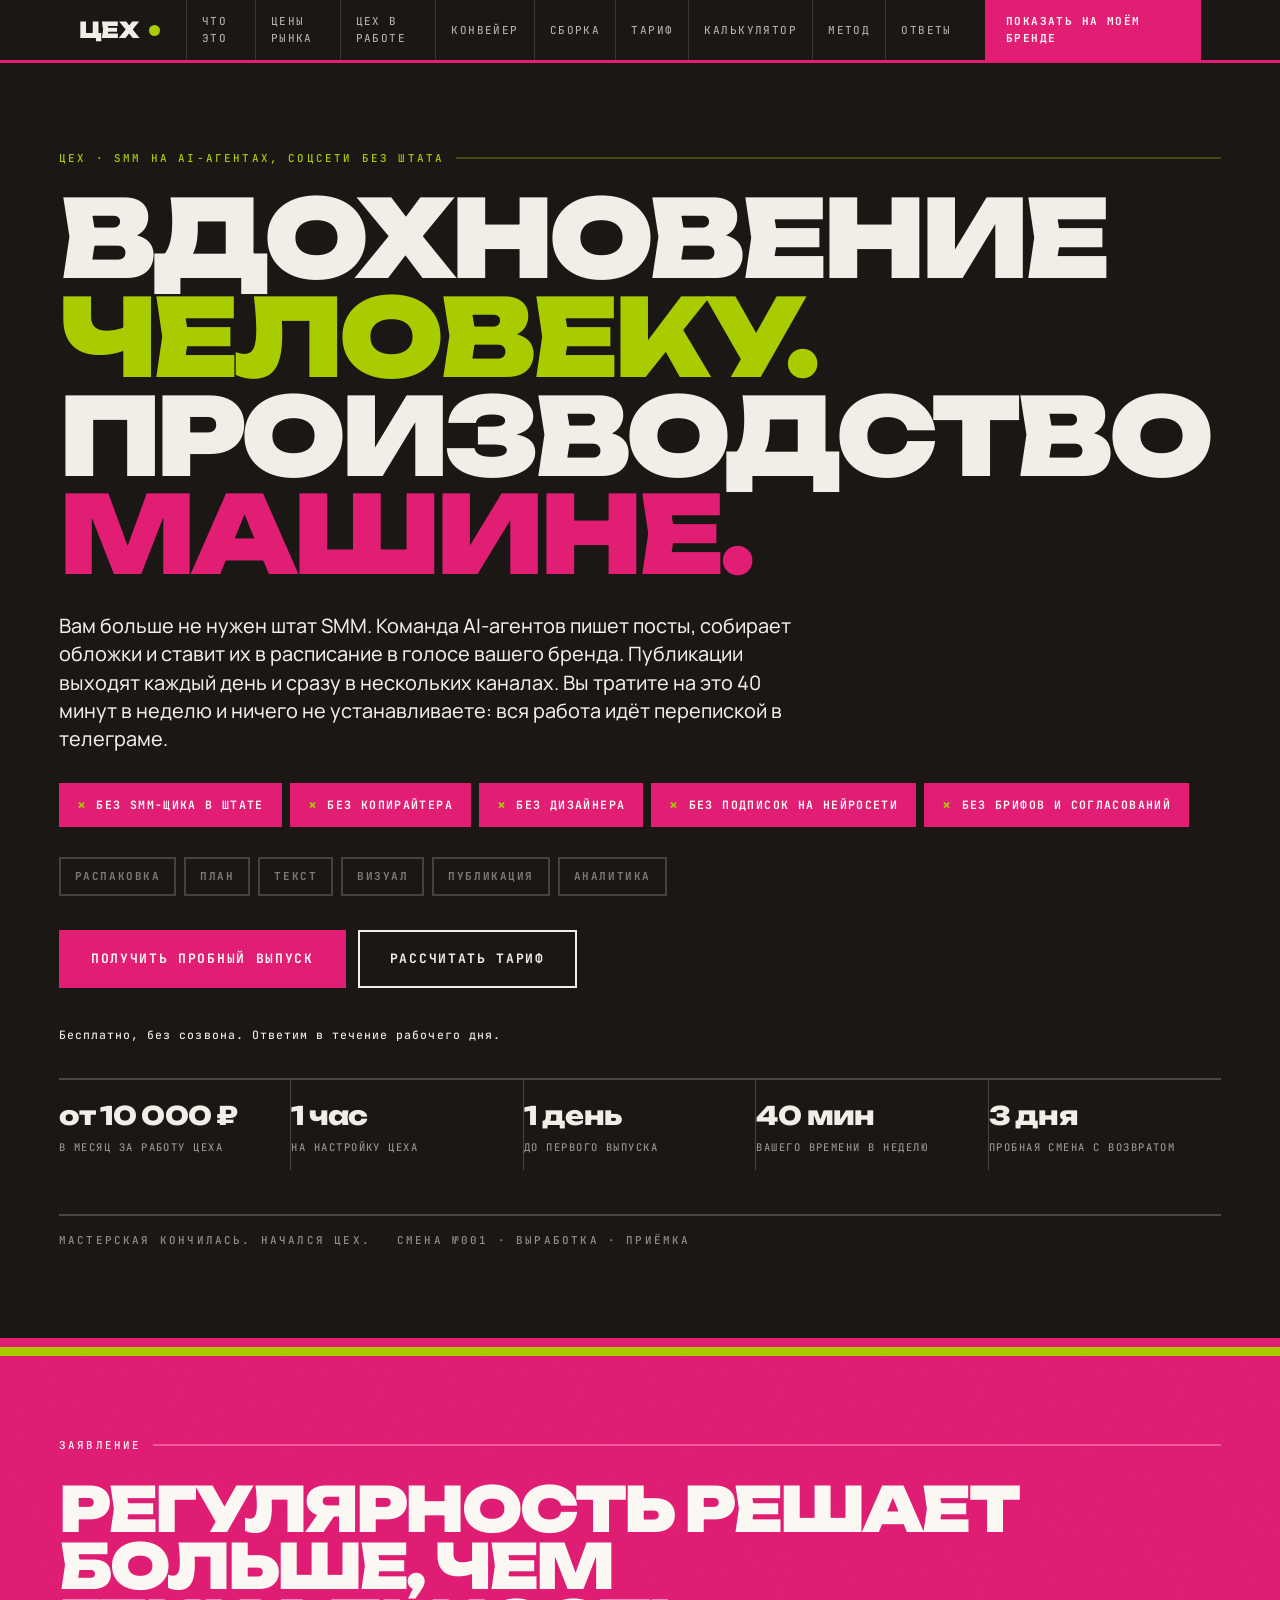
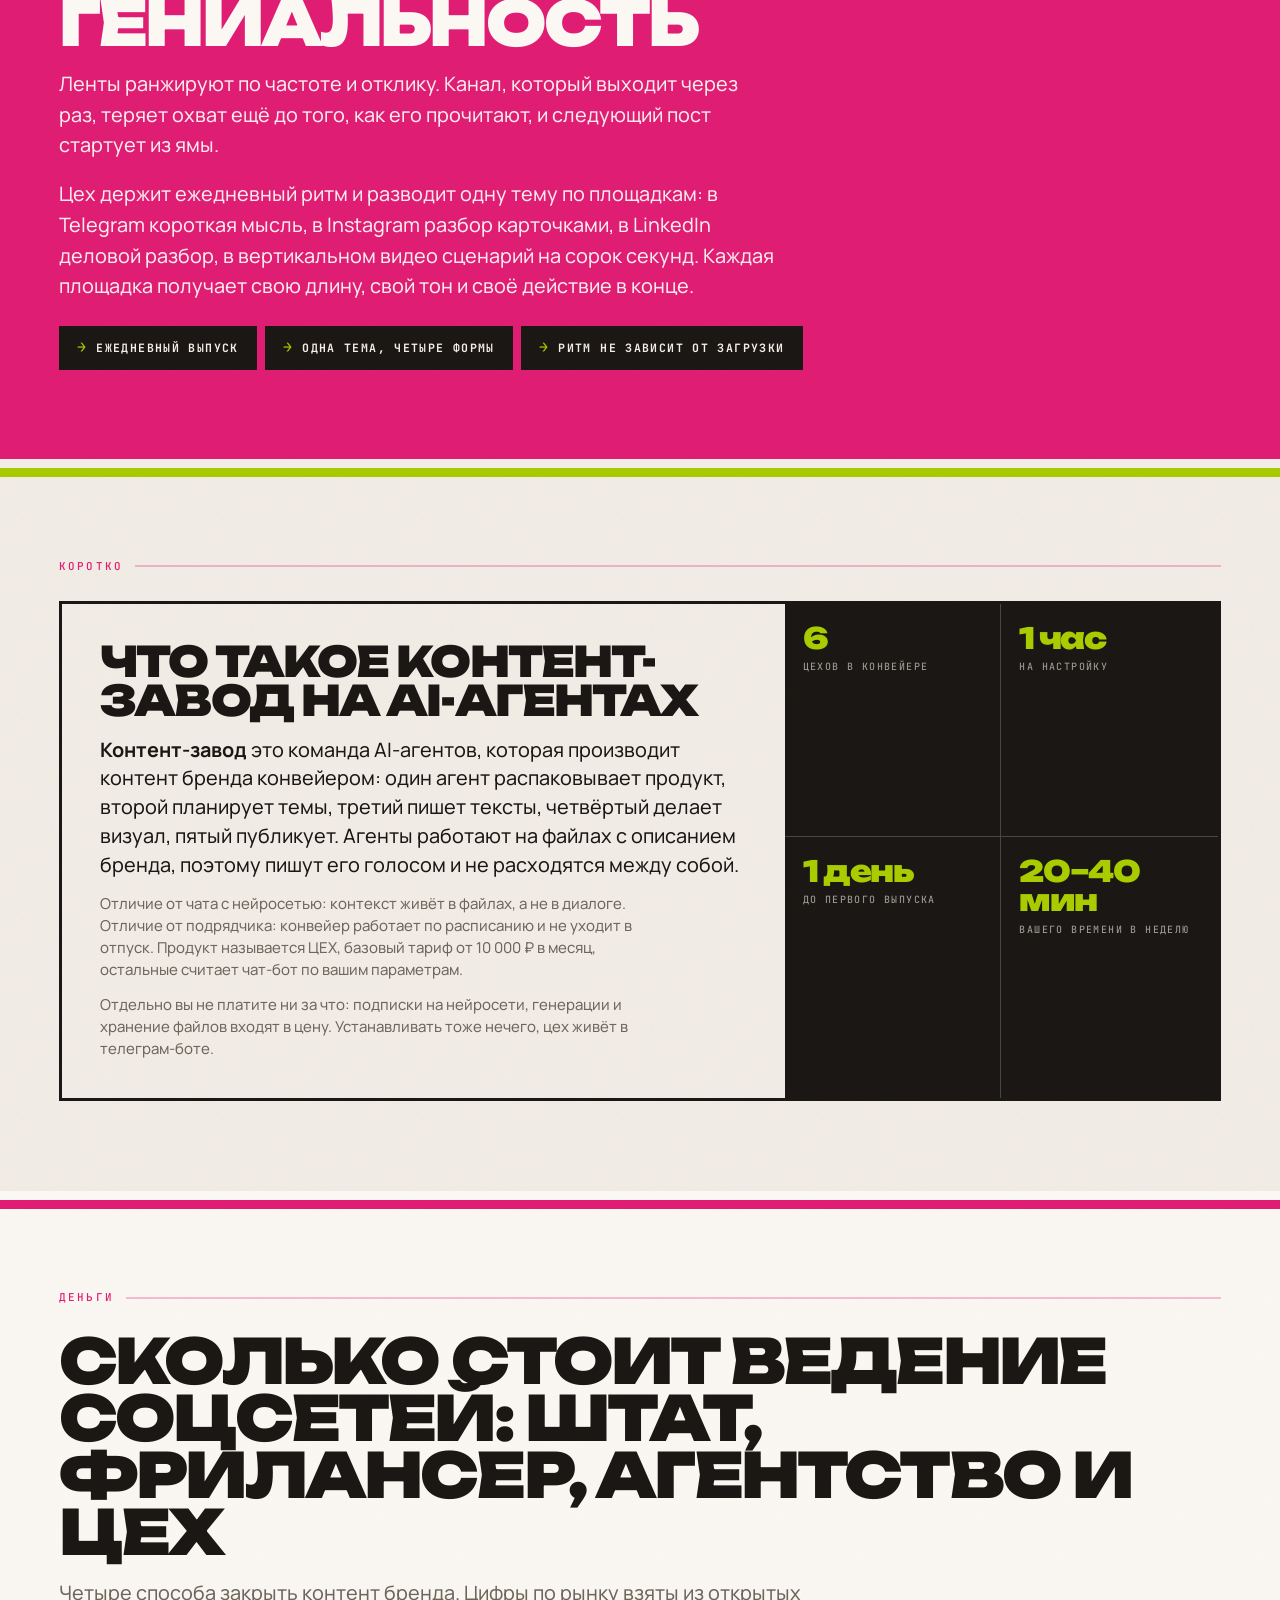
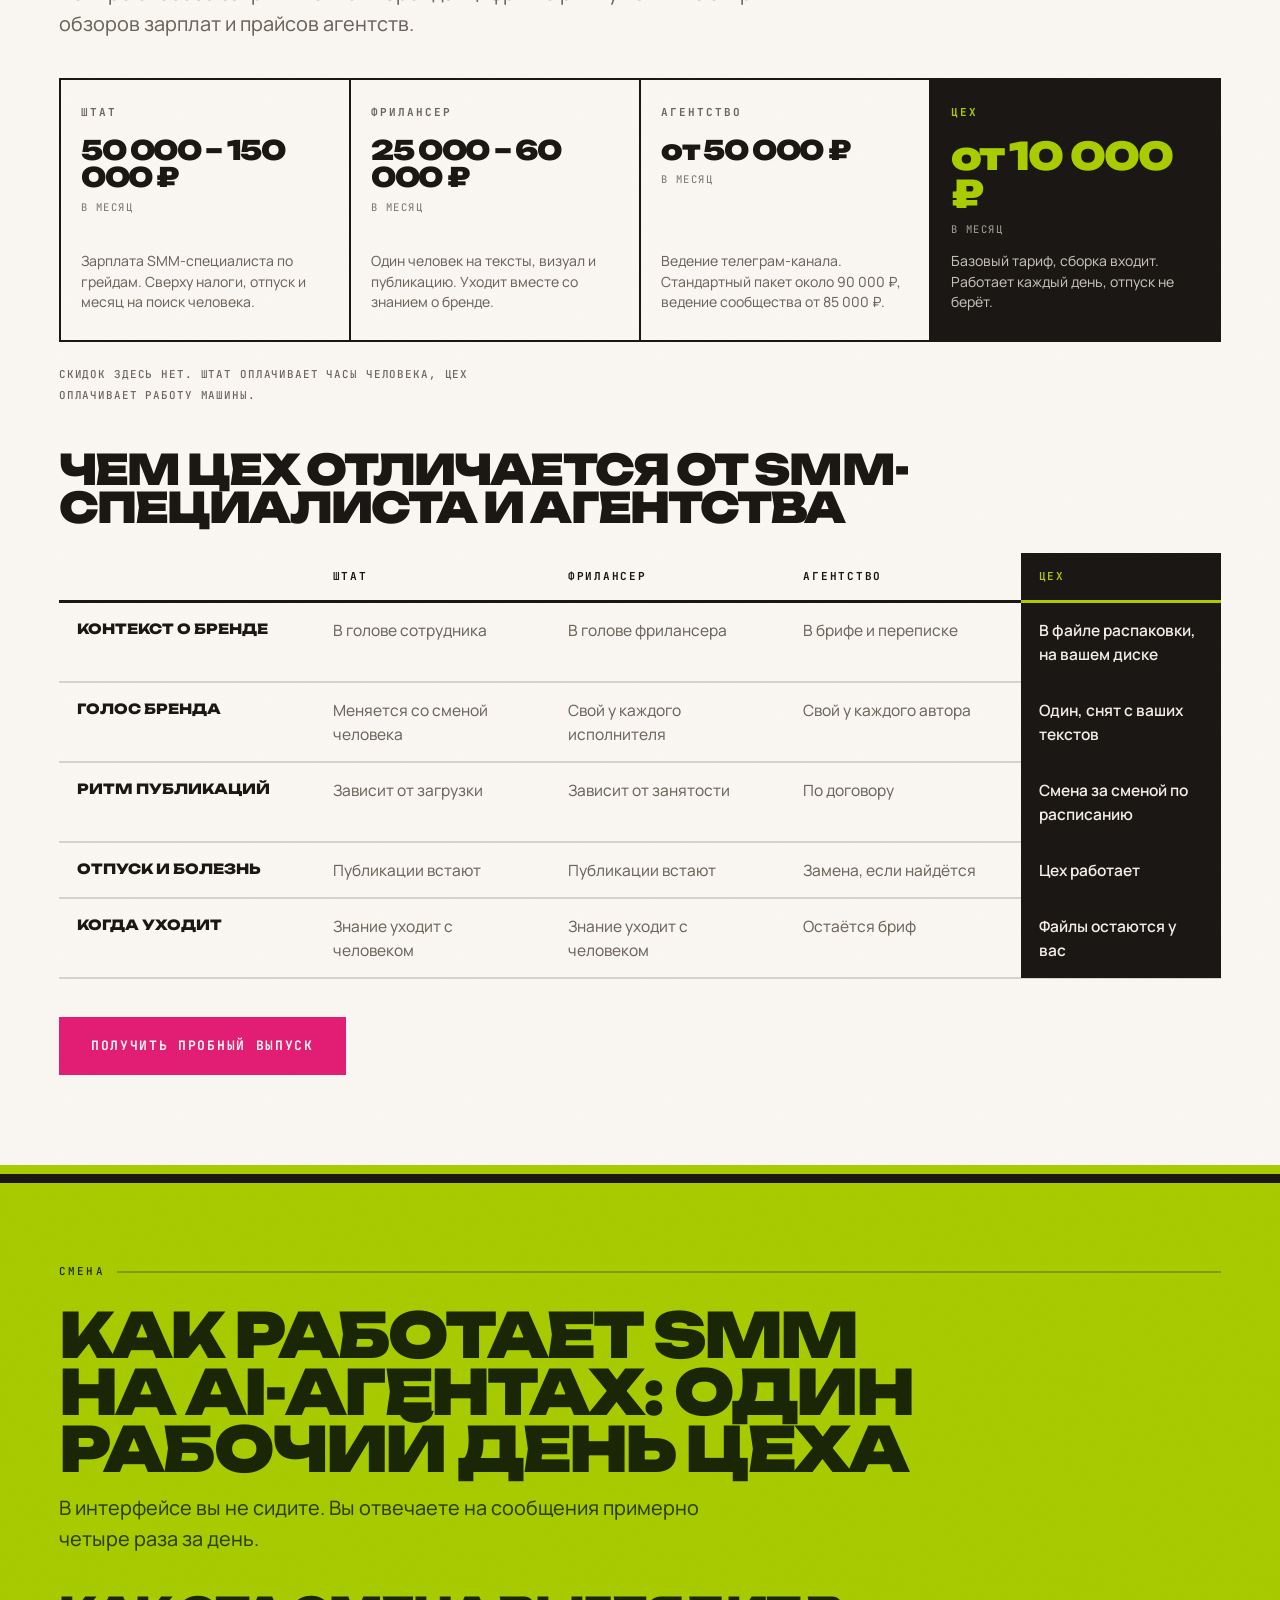
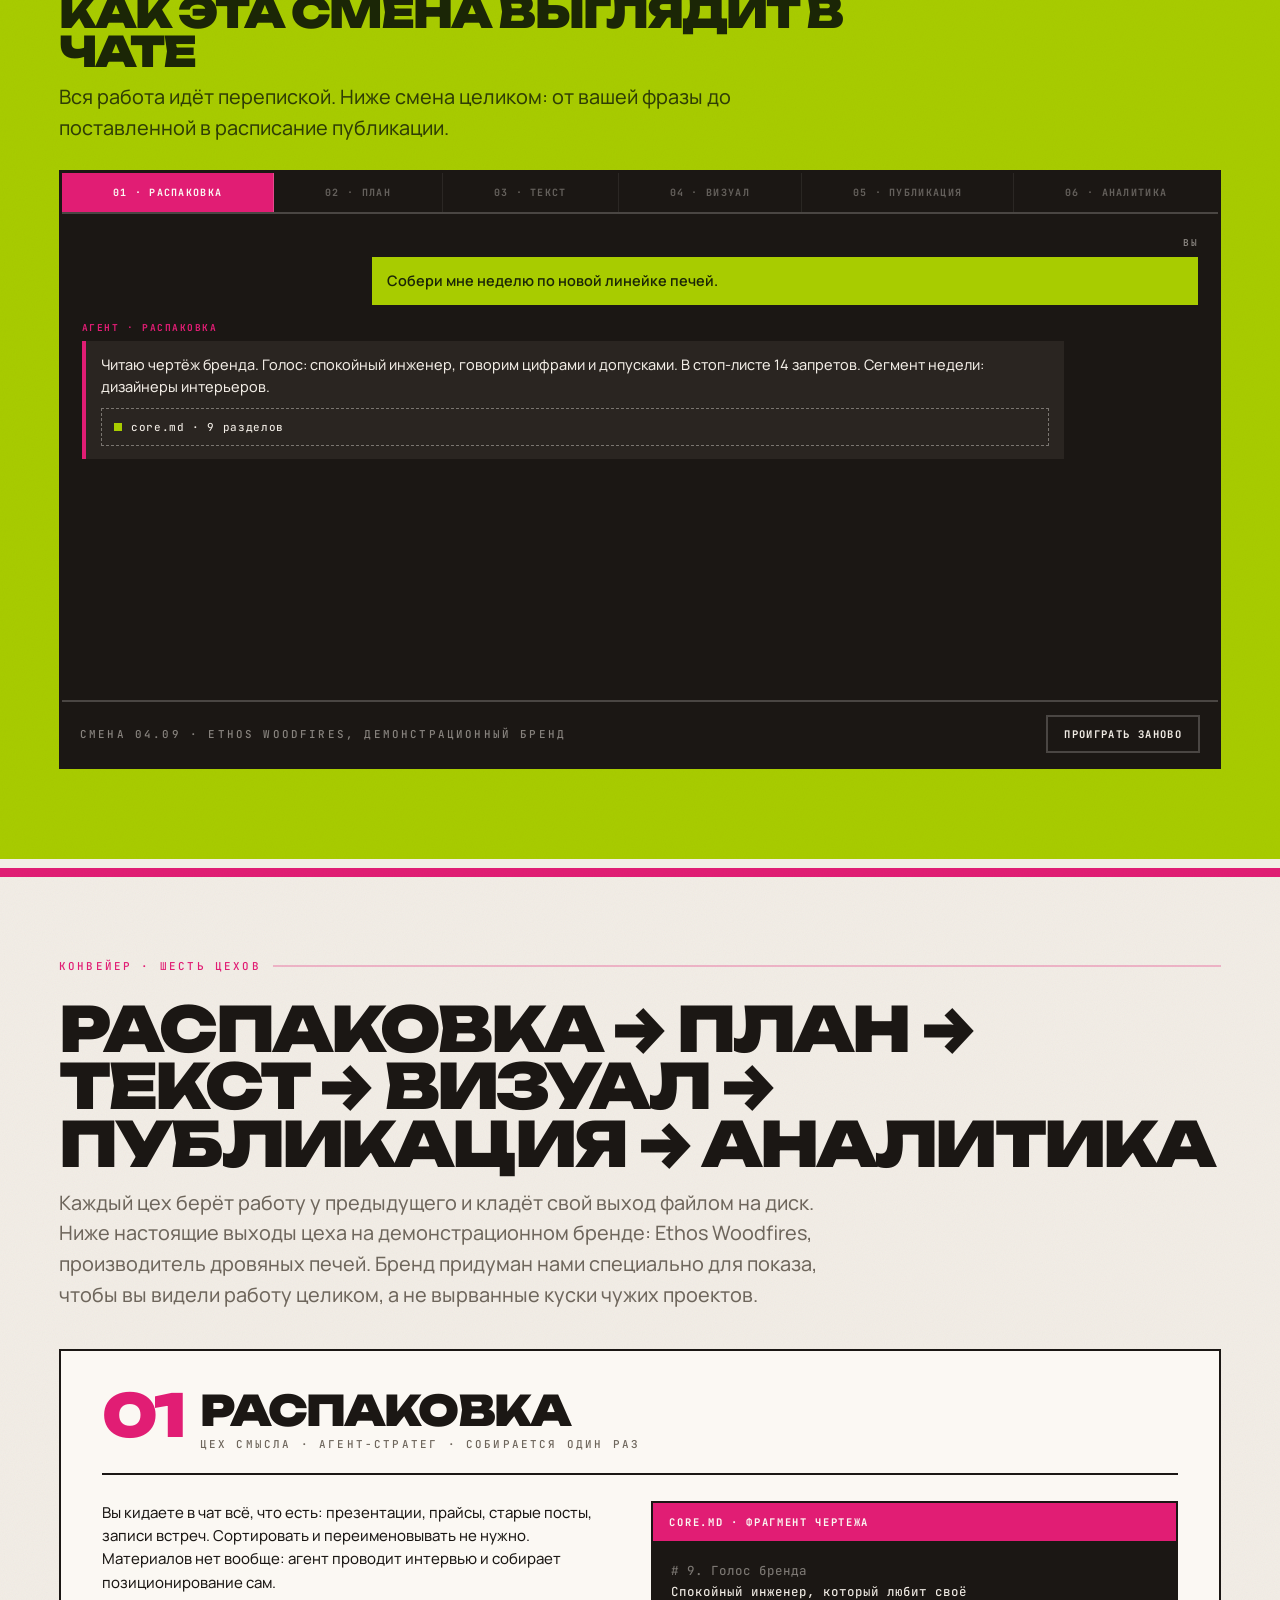
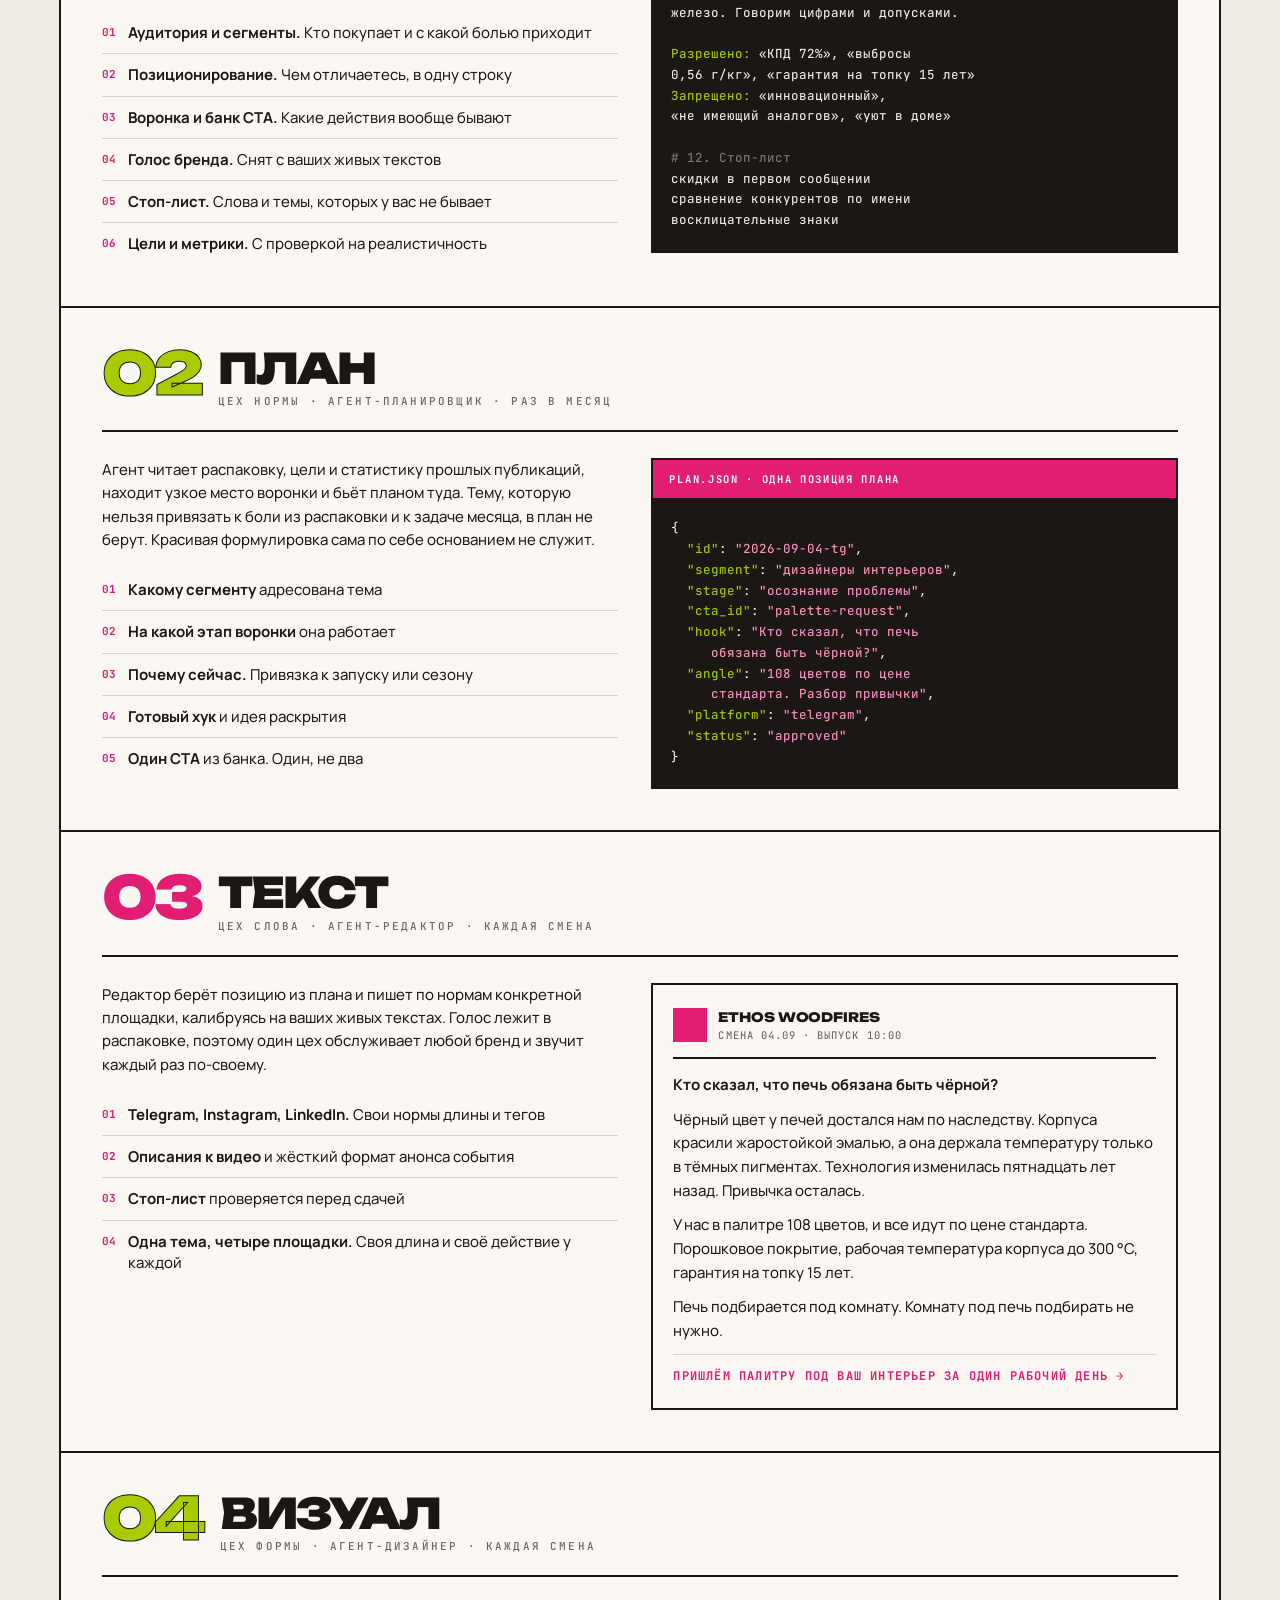
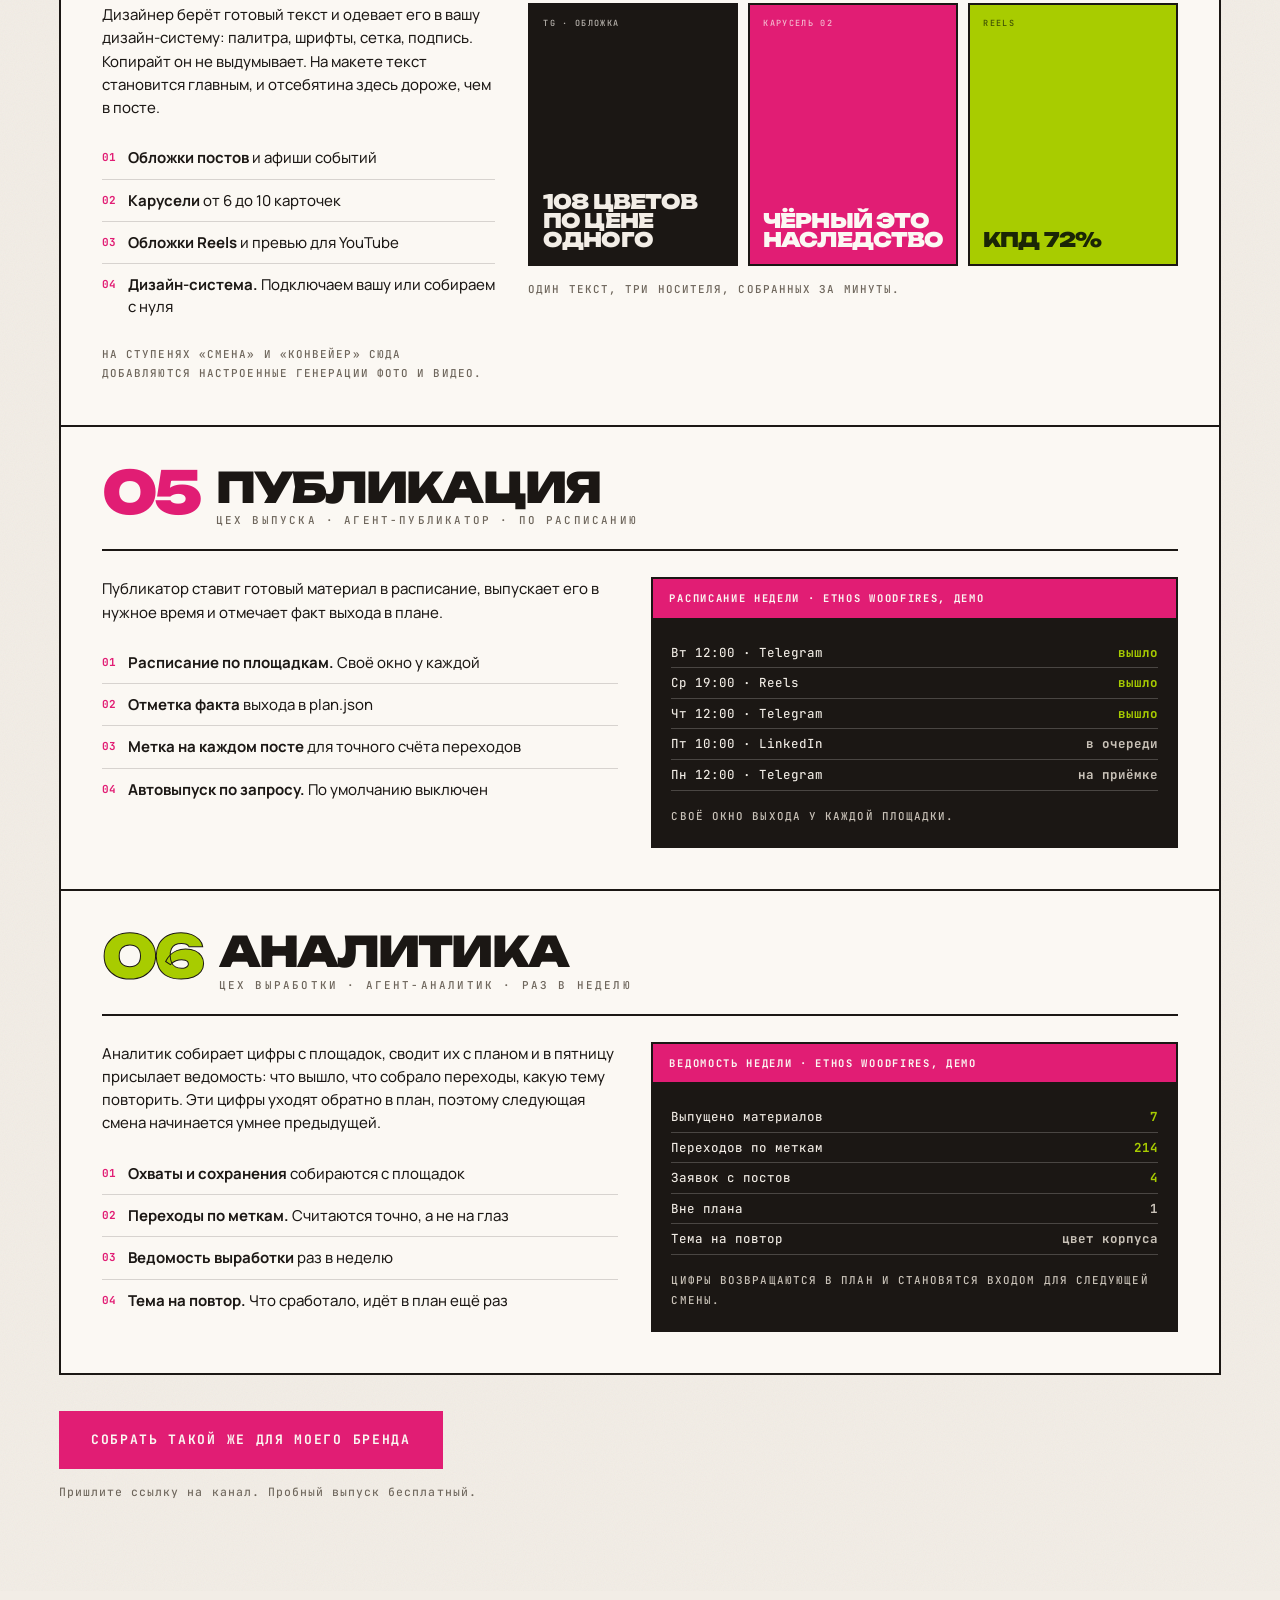
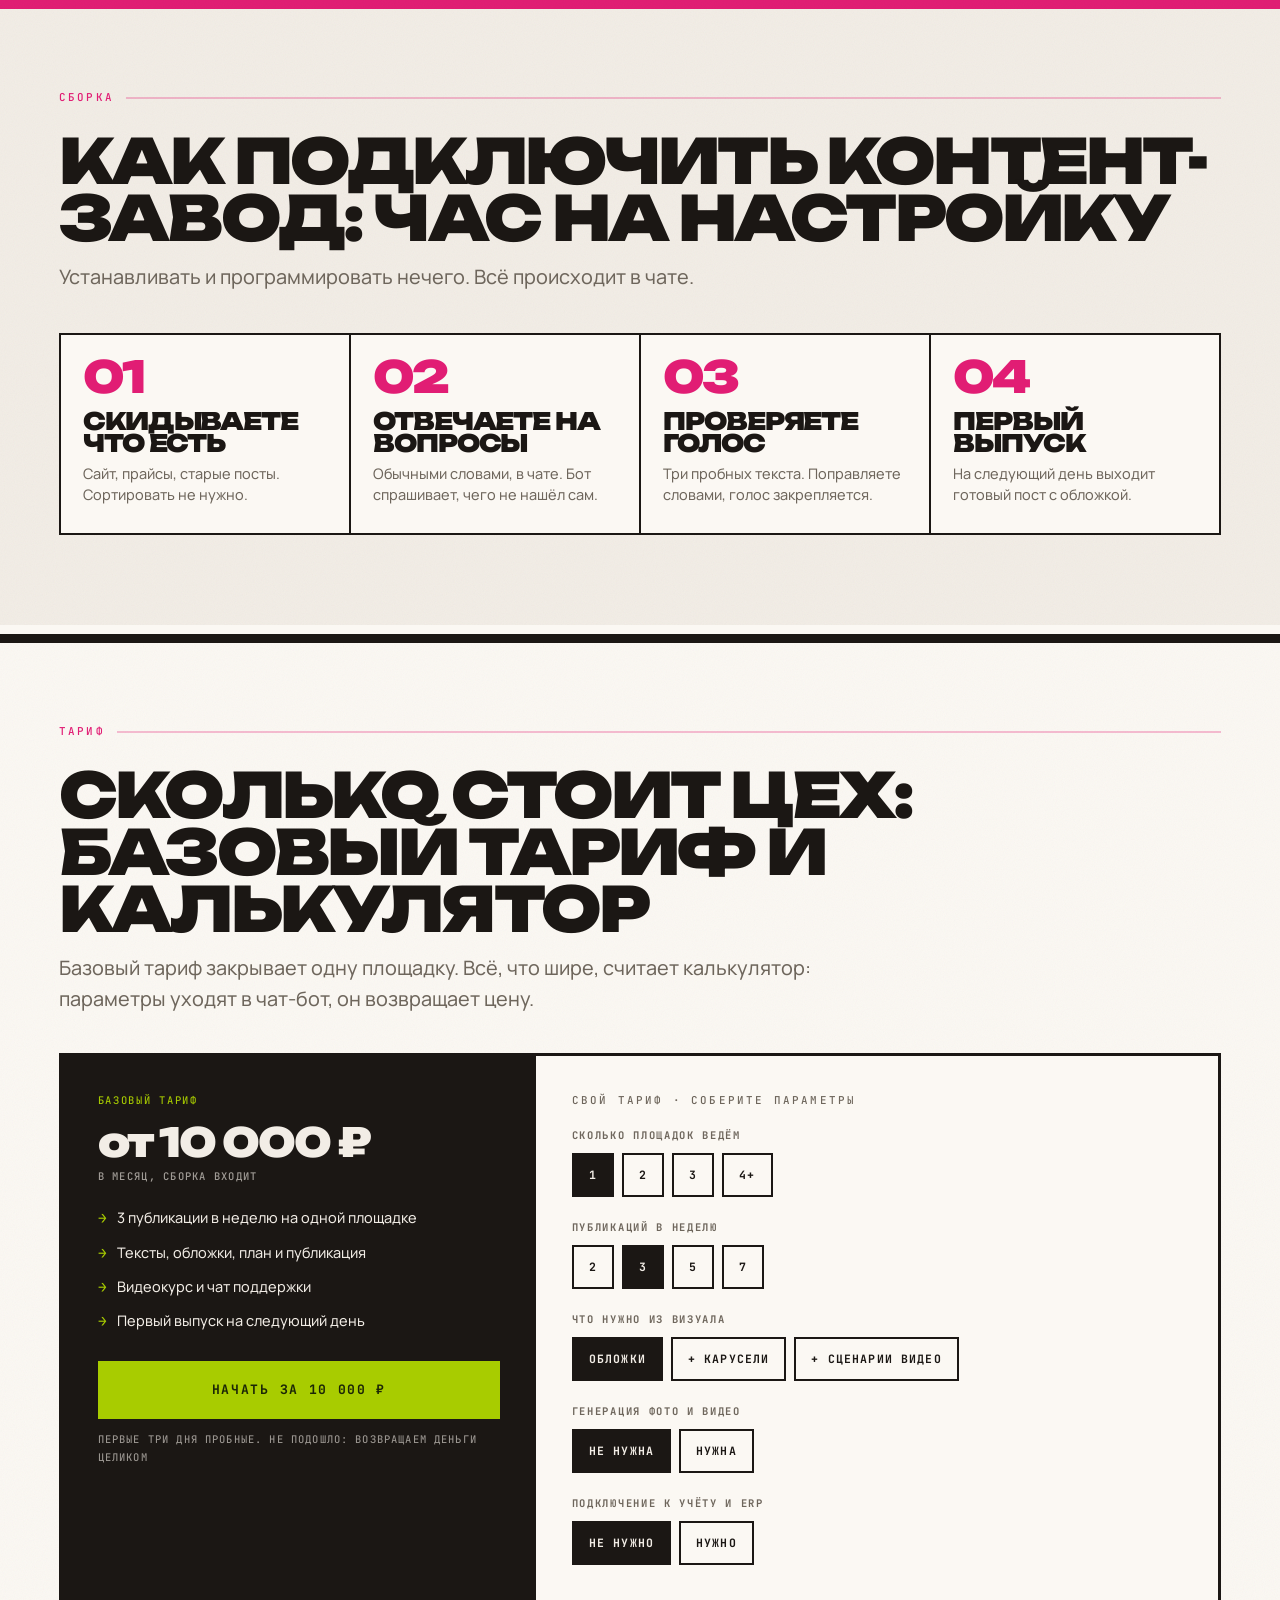
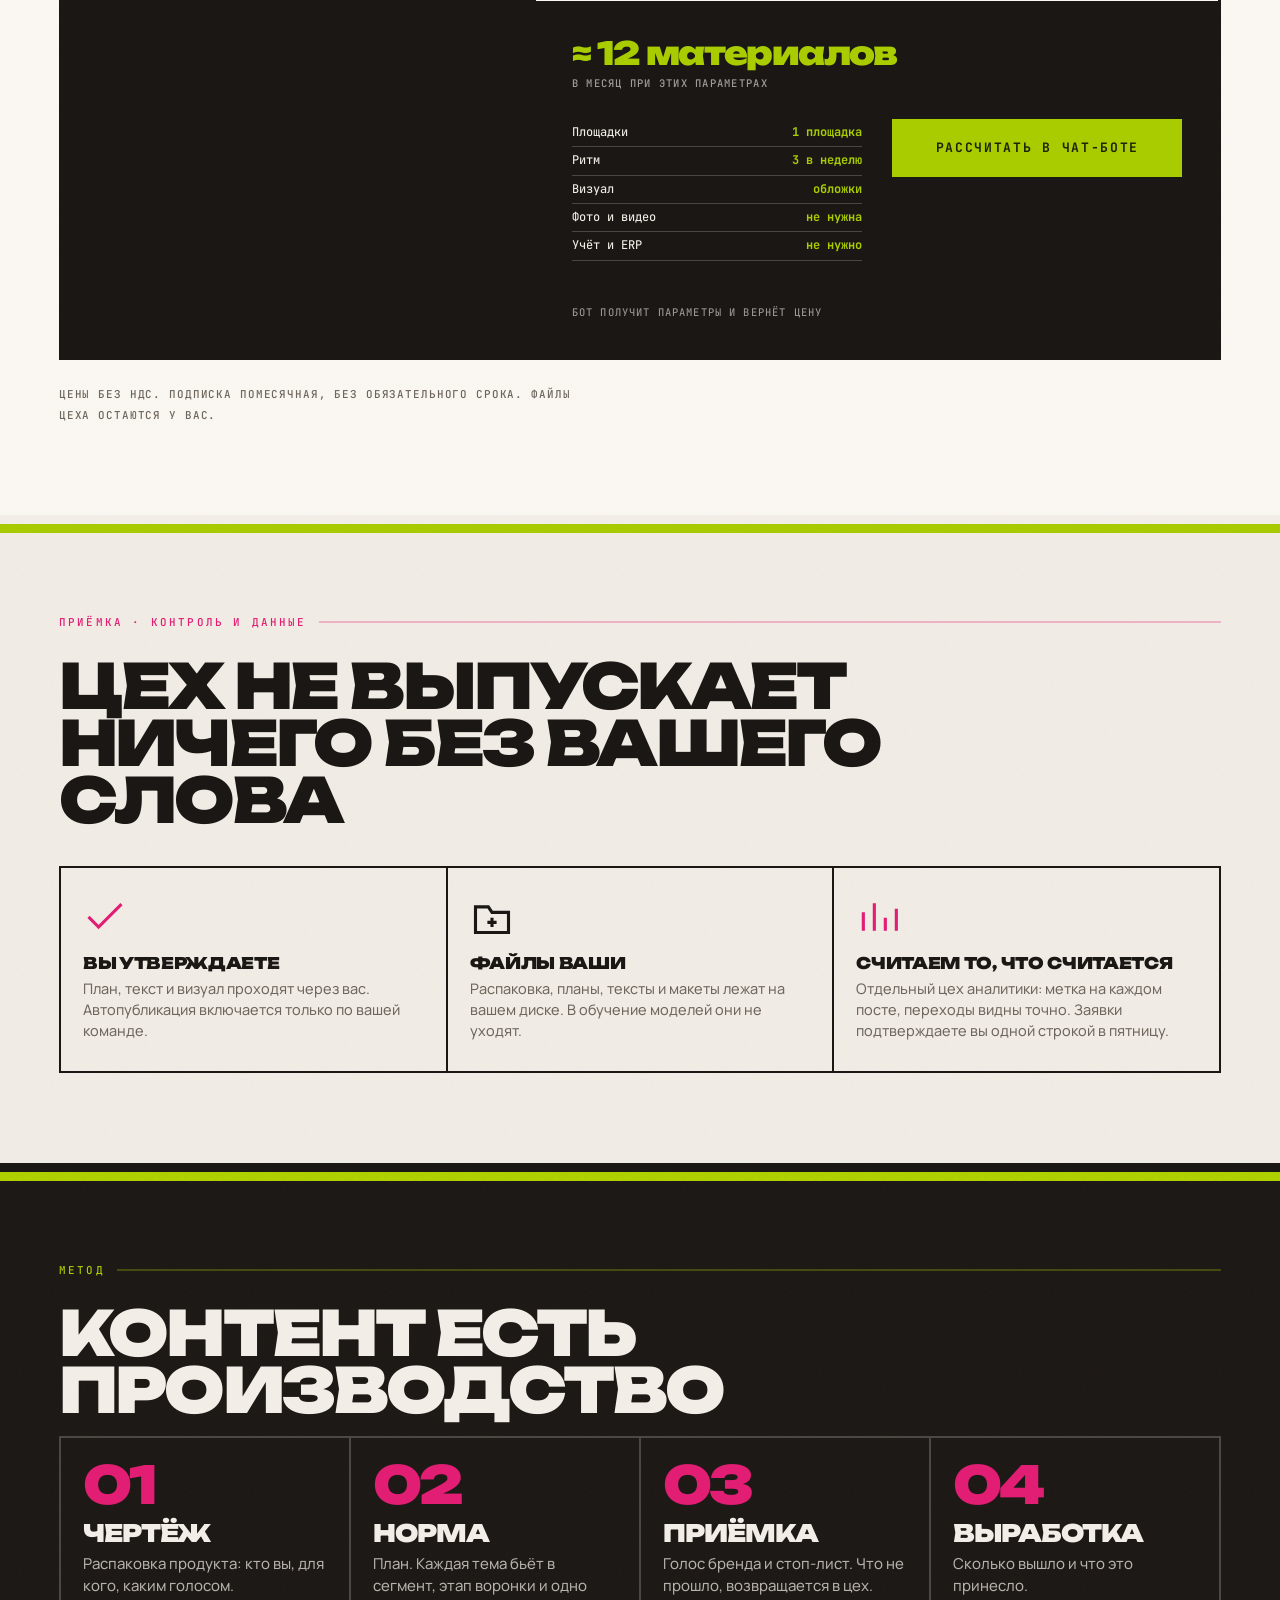
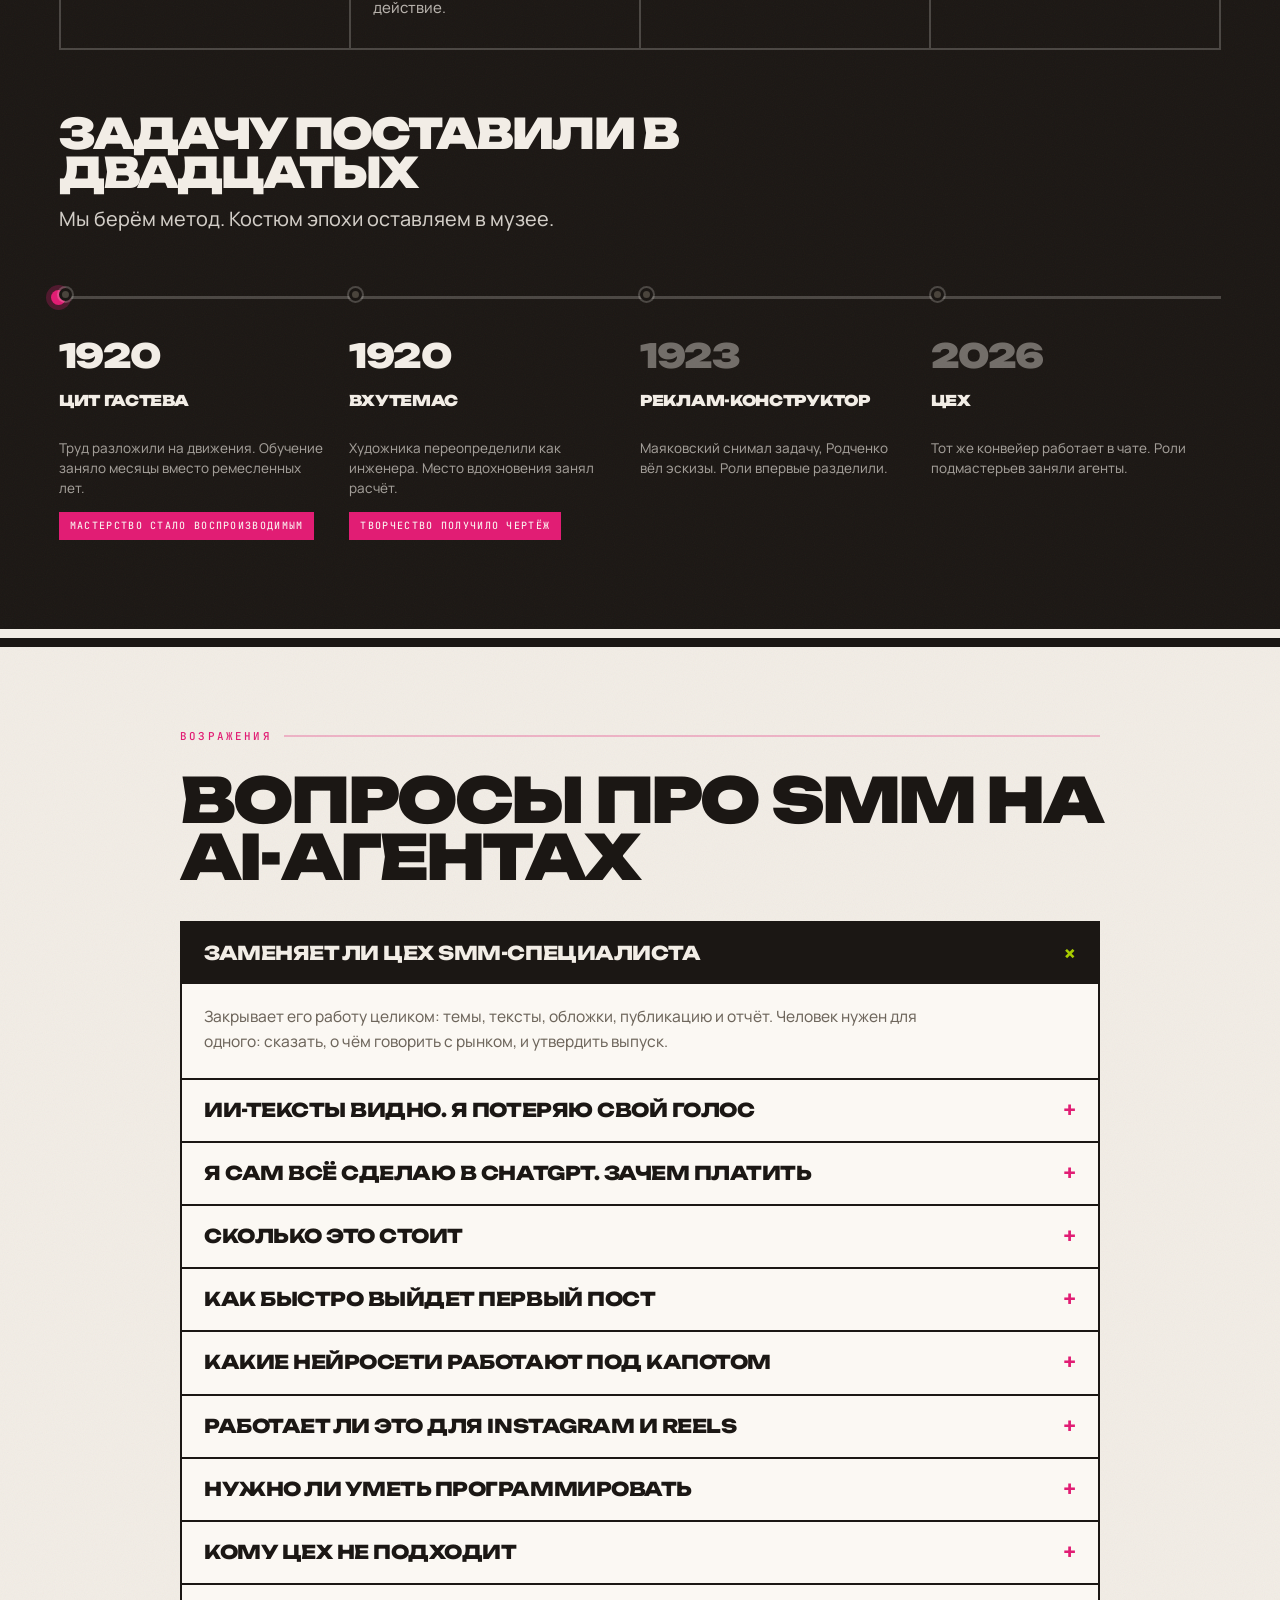
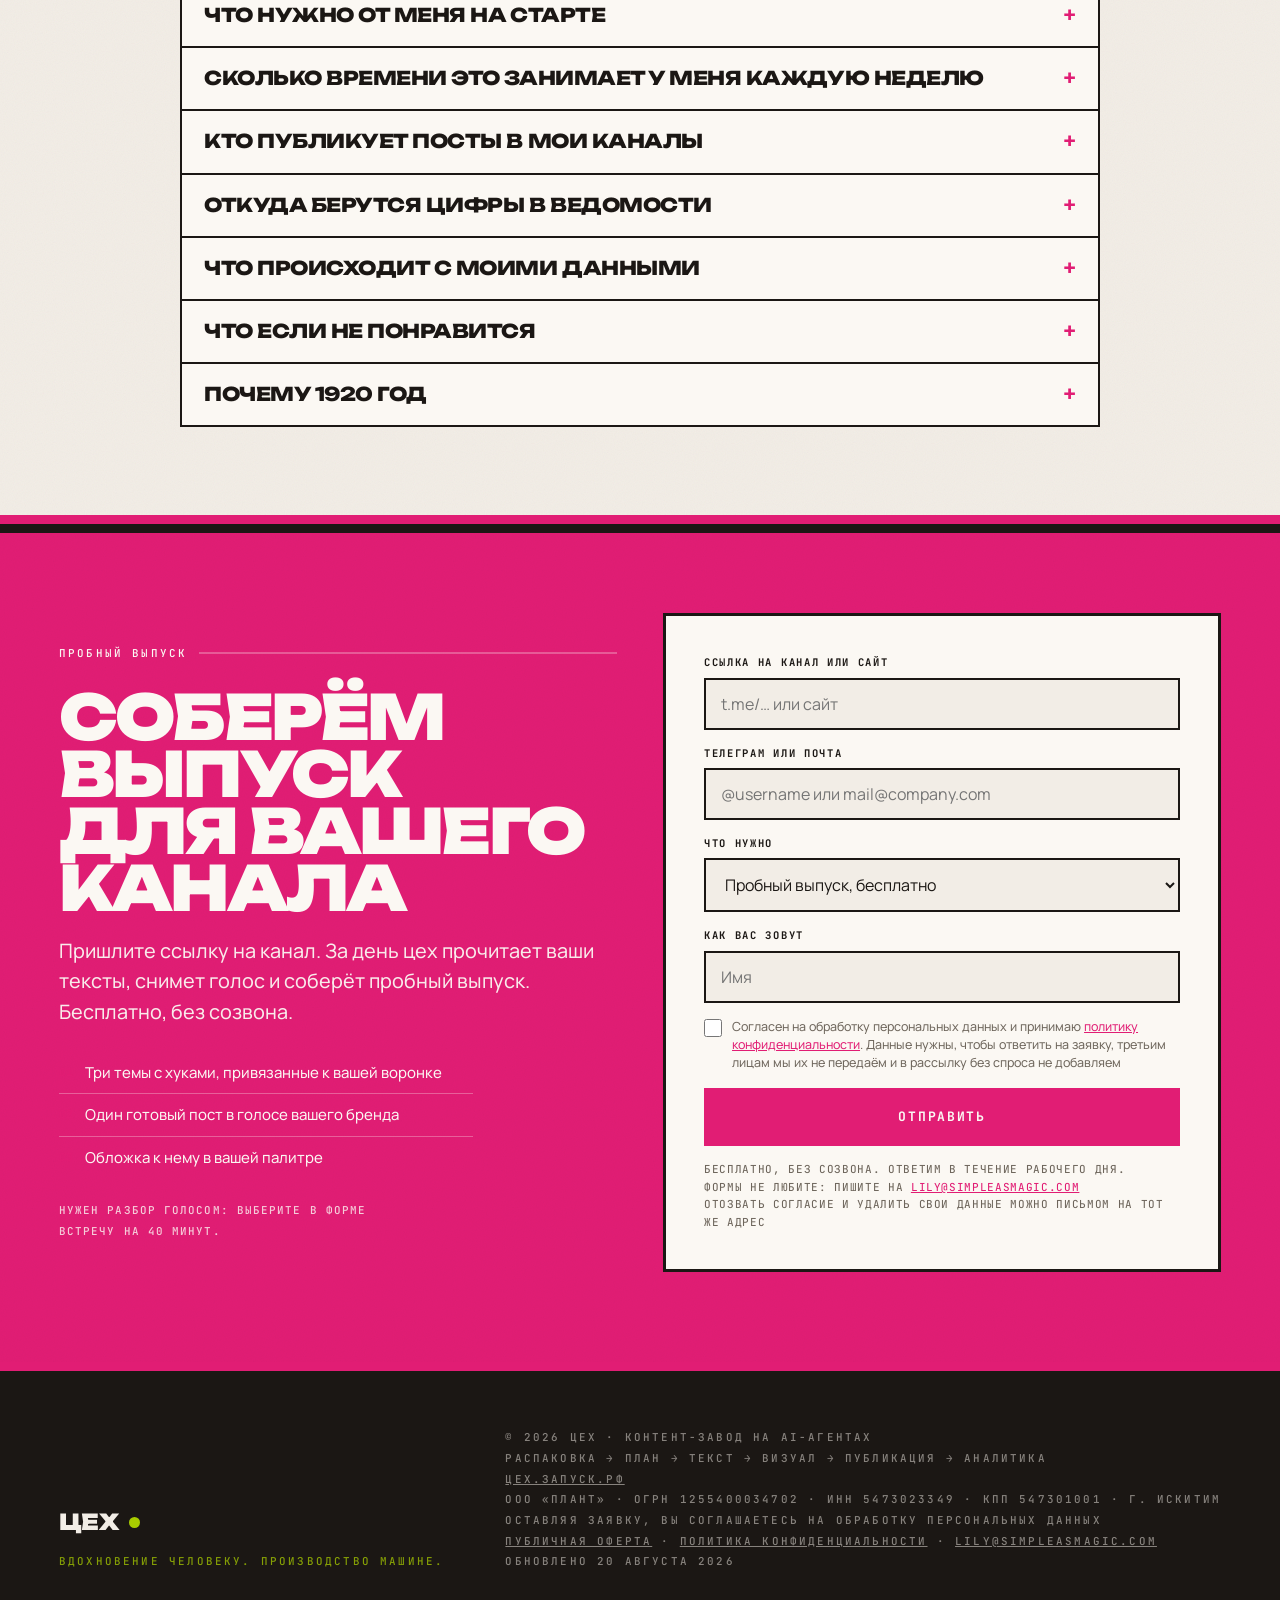
==== commit 885de8c0: "Add files via upload" ====
--- a/index.html
+++ b/index.html
@@ -4,41 +4,47 @@
 <meta charset="utf-8">
 <meta name="viewport" content="width=device-width, initial-scale=1">
 
-<title>ЦЕХ · контент-завод на AI-агентах: соцсети без штата SMM</title>
-<meta name="description" content="Команда AI-агентов пишет посты, собирает визуал и ставит публикации в расписание в голосе вашего бренда. От 12 до 30 материалов в месяц, штат SMM держать не нужно. От 3 000 ₽ в месяц, первый выпуск на третий день.">
+<title>SMM на AI-агентах · ведение соцсетей без штата, от 10 000 ₽ в месяц · ЦЕХ</title>
+<meta name="description" content="Команда AI-агентов пишет посты, собирает визуал, публикует и считает статистику в голосе вашего бренда. Публикации каждый день и сразу в нескольких каналах, штат SMM держать не нужно. От 10 000 ₽ в месяц, первый выпуск на следующий день.">
 <meta name="author" content="ЦЕХ">
-<meta property="article:modified_time" content="2026-08-18">
-<link rel="canonical" href="https://tsehlab.com/">
+<meta property="article:modified_time" content="2026-08-20">
+<link rel="canonical" href="https://xn--e1a6ab.xn--80anktkl.xn--p1ai/">
 <meta name="theme-color" content="#1B1714">
-<meta name="robots" content="index, follow, max-image-preview:large">
+<meta name="robots" content="index, follow, max-image-preview:large, max-snippet:-1, max-video-preview:-1">
 
 <meta property="og:type" content="website">
 <meta property="og:locale" content="ru_RU">
 <meta property="og:site_name" content="ЦЕХ">
-<meta property="og:url" content="https://tsehlab.com/">
-<meta property="og:title" content="ЦЕХ · Революция в производстве контента">
-<meta property="og:description" content="Соцсети бренда без штата SMM. Команда AI-агентов пишет, оформляет и выпускает от 12 до 30 материалов в месяц. От 3 000 ₽ в месяц.">
-<meta property="og:image" content="https://tsehlab.com/og.png">
+<meta property="og:url" content="https://xn--e1a6ab.xn--80anktkl.xn--p1ai/">
+<meta property="og:title" content="SMM на AI-агентах · ведение соцсетей без штата · ЦЕХ">
+<meta property="og:description" content="Соцсети бренда без штата SMM. Команда AI-агентов пишет, оформляет и публикует каждый день сразу в нескольких каналах. От 10 000 ₽ в месяц.">
+<meta property="og:image" content="https://xn--e1a6ab.xn--80anktkl.xn--p1ai/og.png">
 <meta property="og:image:width" content="1200">
 <meta property="og:image:height" content="630">
-<meta property="og:image:alt" content="Плакат ЦЕХ: фигура окликает, из оклика раскрывается слово ЦЕХ, отметка 1920">
+<meta property="og:image:alt" content="Плакат ЦЕХ: контент-завод на AI-агентах, конвейер из шести цехов">
+<meta property="og:image:type" content="image/png">
 <meta name="twitter:card" content="summary_large_image">
-<meta name="twitter:title" content="ЦЕХ · Революция в производстве контента">
-<meta name="twitter:description" content="Соцсети бренда без штата SMM. От 3 000 ₽ в месяц.">
-<meta name="twitter:image" content="https://tsehlab.com/og.png">
+<meta name="twitter:title" content="SMM на AI-агентах · ведение соцсетей без штата · ЦЕХ">
+<meta name="twitter:description" content="Соцсети бренда без штата SMM. От 10 000 ₽ в месяц.">
+<meta name="twitter:image" content="https://xn--e1a6ab.xn--80anktkl.xn--p1ai/og.png">
 <meta name="twitter:image:alt" content="Плакат ЦЕХ в конструктивистской графике">
 
 <link rel="icon" href="data:image/svg+xml,%3Csvg xmlns='http://www.w3.org/2000/svg' viewBox='0 0 64 64'%3E%3Crect width='64' height='64' fill='%231B1714'/%3E%3Ccircle cx='32' cy='30' r='15' fill='%23A8CC00'/%3E%3Crect x='8' y='44' width='48' height='6' fill='%23E11D74'/%3E%3C/svg%3E">
 
 <!-- АНАЛИТИКА: снимите комментарий и подставьте домен.
      Клики по кнопкам и глубина прокрутки начнут писаться сами: код уже на странице.
-<script defer data-domain="tsehlab.com" src="https://plausible.io/js/script.js"></script>
+<script defer data-domain="xn--e1a6ab.xn--80anktkl.xn--p1ai" src="https://plausible.io/js/script.js"></script>
 -->
 
 <link rel="preconnect" href="https://fonts.googleapis.com">
 <link rel="preconnect" href="https://fonts.gstatic.com" crossorigin>
-<link rel="stylesheet" href="https://fonts.googleapis.com/css2?family=Unbounded:wght@700;800;900&family=Manrope:wght@400;500;600;700;800&family=JetBrains+Mono:wght@400;500;700&display=swap">
-
+<!-- Шрифты. Пока они с гугла: preload снимает одну очередь ожидания.
+     Свои файлы на сервере дадут ещё 200–400 мс, см. README-speed.md -->
+<link rel="preload" as="style" href="https://fonts.googleapis.com/css2?family=Unbounded:wght@700;800;900&family=Manrope:wght@400;500;600;700;800&family=JetBrains+Mono:wght@400;500;700&display=swap">
+<link rel="stylesheet" href="https://fonts.googleapis.com/css2?family=Unbounded:wght@700;800;900&family=Manrope:wght@400;500;600;700;800&family=JetBrains+Mono:wght@400;500;700&display=swap" media="print" onload="this.media='all'">
+<noscript><link rel="stylesheet" href="https://fonts.googleapis.com/css2?family=Unbounded:wght@700;800;900&family=Manrope:wght@400;500;600;700;800&family=JetBrains+Mono:wght@400;500;700&display=swap"></noscript>
+
+<!-- Первый экран рисуется из этих стилей, без единого запроса. -->
 <style>
 /* ==========================================================
    ЦЕХ · производственная графика
@@ -134,9 +140,7 @@
 .hero-cta{display:flex;flex-wrap:wrap;gap:12px;margin-bottom:38px}
 .chain{display:flex;flex-wrap:wrap;gap:8px;margin-bottom:34px}
 .chain span{font-family:var(--f-m);font-size:11px;font-weight:700;text-transform:uppercase;
-  letter-spacing:.14em;padding:9px 14px;border:2px solid var(--line-inv)}
-.chain span:nth-child(odd){border-color:var(--fuchsia);color:var(--fuchsia)}
-.chain span:nth-child(even){border-color:var(--lime);color:var(--lime)}
+  letter-spacing:.14em;padding:9px 14px;border:2px solid rgba(242,237,230,.2);color:rgba(242,237,230,.46)}
 .hero-strip{display:flex;flex-wrap:wrap;border-top:2px solid var(--line-inv)}
 .hero-strip div{flex:1 1 140px;padding:16px 18px 16px 0;border-right:1px solid var(--line-inv)}
 .hero-strip div:last-child{border-right:0}
@@ -147,401 +151,109 @@
 
 /* ================= ГЕРОЙ · полоса отрицаний ================= */
 .noneed{display:flex;flex-wrap:wrap;gap:8px;margin-bottom:30px}
-.noneed li{font-family:var(--f-m);font-size:11px;font-weight:700;text-transform:uppercase;
-  letter-spacing:.12em;padding:10px 15px;border:2px solid var(--fuchsia);color:var(--fuchsia)}
-@media(max-width:520px){.noneed li{font-size:10px;padding:8px 11px;letter-spacing:.09em}}
+/* Отрицания это главное обещание страницы, поэтому они горят.
+   Цепочка этапов рядом уходит в серое: она объясняет, а не кричит. */
+.noneed li{display:flex;align-items:center;gap:9px;font-family:var(--f-m);font-size:11.5px;font-weight:700;
+  text-transform:uppercase;letter-spacing:.12em;padding:11px 16px;
+  border:2px solid var(--fuchsia);background:var(--fuchsia);color:#FBF8F3}
+.noneed li::before{content:"×";font-size:15px;line-height:1;color:var(--lime)}
+@media(max-width:520px){.noneed li{font-size:10px;padding:9px 12px;letter-spacing:.09em;gap:7px}}
+/* та же плашка на фуксиевом фоне: инверсия, иначе фуксия на фуксии */
+.fu .noneed li{border-color:var(--ink);background:var(--ink);color:var(--paper)}
+.fu .noneed li::before{content:"→";color:var(--lime)}
 .risk{font-family:var(--f-m);font-size:11.5px;letter-spacing:.09em;opacity:.6;margin-bottom:34px}
 .risk-ink{color:var(--ink-soft);opacity:1;margin:14px 0 0}
 
-/* ================= ДЕНЬГИ ================= */
-.money{display:grid;grid-template-columns:repeat(4,1fr);border-left:2px solid var(--ink)}
-@media(max-width:900px){.money{grid-template-columns:1fr 1fr}}
-@media(max-width:540px){.money{grid-template-columns:1fr}}
-.mo{border-right:2px solid var(--ink);border-top:2px solid var(--ink);border-bottom:2px solid var(--ink);
-  padding:24px 20px 28px;display:flex;flex-direction:column}
-.mo-t{font-family:var(--f-m);font-size:11px;font-weight:700;text-transform:uppercase;letter-spacing:.18em;
-  color:var(--ink-soft);margin-bottom:16px}
-.mo-p{font-family:var(--f-d);font-weight:900;font-size:clamp(19px,2.1vw,27px);letter-spacing:-.05em;line-height:1.02}
-.mo-u{font-family:var(--f-m);font-size:10.5px;text-transform:uppercase;letter-spacing:.14em;opacity:.55;margin:7px 0 14px}
-.mo-d{font-size:14px;line-height:1.45;color:var(--ink-soft);margin-top:auto}
-.mo-own{background:var(--ink);color:var(--paper)}
-.mo-own .mo-t{color:var(--lime)}
-.mo-own .mo-p{color:var(--lime);font-size:clamp(26px,3vw,38px)}
-.mo-own .mo-u{opacity:.6}
-.mo-own .mo-d{color:rgba(242,237,230,.78)}
-
-/* таблица на пять колонок */
-.cmp4 tbody th{width:19%}
-.cmp4 td{width:20.25%}
-.cmp4 .own{background:var(--ink);color:var(--paper);font-weight:600}
-.cmp4 thead .own{background:var(--ink);color:var(--lime);border-bottom-color:var(--lime)}
-@media(max-width:760px){.cmp4 td{width:auto}}
-
-
-
-/* положения и определения на тёмном */
-.ink .thes{border-left-color:var(--line-inv)}
-.ink .thes li{border-color:var(--line-inv)}
-.ink .thes-p{color:rgba(242,237,230,.72)}
-.defs-ink{border-color:var(--line-inv)}
-.defs-ink .def+.def{border-left-color:var(--line-inv);background:var(--lime);color:var(--lime-on)}
-.defs-ink .def+.def .def-t{color:var(--ink)}
-@media(max-width:760px){.defs-ink .def+.def{border-left:0;border-top:2px solid var(--line-inv)}}
-
-/* ================= ОПРЕДЕЛЕНИЕ ================= */
-.dfn{display:grid;grid-template-columns:1.25fr .75fr;gap:0;border:3px solid var(--ink)}
-@media(max-width:900px){.dfn{grid-template-columns:1fr}}
-.dfn-l{padding:clamp(24px,3vw,42px)}
-.dfn-l h2{font-size:var(--t-h2);margin-bottom:16px;max-width:20ch}
-.dfn-l p{font-size:var(--t-lead);line-height:1.45;max-width:60ch}
-.dfn-l p+p{margin-top:14px;font-size:var(--t-b);color:var(--ink-soft)}
-.dfn-r{background:var(--ink);color:var(--paper);display:grid;grid-template-columns:1fr 1fr}
-.dfn-r div{padding:20px 18px;border-bottom:1px solid var(--line-inv);border-right:1px solid var(--line-inv)}
-.dfn-r div:nth-child(2n){border-right:0}
-.dfn-r div:nth-child(n+3){border-bottom:0}
-.dfn-r b{display:block;font-family:var(--f-d);font-weight:900;font-size:clamp(20px,2.3vw,30px);
-  letter-spacing:-.045em;line-height:1;margin-bottom:7px;color:var(--lime)}
-.dfn-r span{font-family:var(--f-m);font-size:10px;text-transform:uppercase;letter-spacing:.14em;opacity:.62;line-height:1.4;display:block}
-
-/* ================= ИСТОЧНИКИ ================= */
-.src{margin-top:34px;padding-top:18px;border-top:2px solid var(--line-inv)}
-.src p{font-family:var(--f-m);font-size:10.5px;text-transform:uppercase;letter-spacing:.16em;opacity:.5;margin-bottom:12px}
-.src ul{display:flex;flex-wrap:wrap;gap:8px}
-.src a{font-family:var(--f-m);font-size:11px;letter-spacing:.06em;padding:8px 13px;
-  border:1px solid var(--line-inv);text-decoration:none;opacity:.72;transition:opacity .15s,border-color .15s}
-.src a:hover{opacity:1;border-color:var(--lime);color:var(--lime)}
-.src.src-lt{border-top-color:var(--line)}
-.src.src-lt p{opacity:.55}
-.src.src-lt a{border-color:var(--line);opacity:.8}
-.src.src-lt a:hover{border-color:var(--fuchsia);color:var(--fuchsia);opacity:1}
-
-/* ================= ПОЛОЖЕНИЯ ================= */
-.thes{display:grid;grid-template-columns:repeat(4,1fr);border-left:2px solid var(--ink)}
-@media(max-width:900px){.thes{grid-template-columns:1fr 1fr}}
-@media(max-width:560px){.thes{grid-template-columns:1fr}}
-.thes li{border-right:2px solid var(--ink);border-top:2px solid var(--ink);border-bottom:2px solid var(--ink);padding:26px 22px 30px}
-.thes .n{font-family:var(--f-d);font-weight:900;font-size:52px;line-height:.8;color:var(--fuchsia);margin-bottom:16px;letter-spacing:-.06em}
-.thes h3{font-size:var(--t-h3);margin-bottom:9px}
-.thes p{font-size:15px;color:var(--ink-soft);line-height:1.45}
-
-/* ================= ЛЕНТА ================= */
-.tl-head{display:flex;flex-wrap:wrap;justify-content:space-between;align-items:flex-end;gap:20px;margin-bottom:44px}
-.tl{position:relative;padding-top:56px}
-.tl-rail{position:absolute;left:0;right:0;top:22px;height:3px;background:var(--line-inv)}
-.tl-fill{position:absolute;left:0;top:0;height:100%;width:0;background:var(--lime);transition:width .25s linear}
-.tl-spark{position:absolute;top:50%;left:0;width:15px;height:15px;margin:-7.5px 0 0 -7.5px;border-radius:50%;
-  background:var(--fuchsia);box-shadow:0 0 0 5px rgba(225,29,116,.26);transition:left .25s linear}
-.tl-row{display:grid;grid-template-columns:repeat(4,1fr)}
-.st{position:relative;padding:0 26px 0 0;display:flex;flex-direction:column}
-.st::before{content:"";position:absolute;left:0;top:-42px;width:13px;height:13px;border-radius:50%;
-  background:#4A443C;border:3px solid var(--ink);box-shadow:0 0 0 2px var(--line-inv);transition:background .3s ease,transform .3s ease}
-.st.on::before{background:var(--lime);transform:scale(1.35)}
-.st-y{font-family:var(--f-d);font-weight:900;font-size:clamp(22px,2.6vw,36px);letter-spacing:-.045em;
-  margin-bottom:10px;opacity:.4;transition:opacity .35s ease,color .35s ease}
-.st.on .st-y{opacity:1;color:var(--lime)}
-.st h3{font-size:clamp(13px,1.16vw,16px);line-height:1.16;margin-bottom:10px;letter-spacing:-.02em;min-height:2.4em}
-.st p{font-size:13.5px;line-height:1.5;opacity:.62;transition:opacity .35s ease;margin-bottom:14px}
-.st.on p{opacity:.9}
-.st-echo{align-self:flex-start;margin-top:auto;font-family:var(--f-m);font-size:10px;text-transform:uppercase;letter-spacing:.13em;
-  padding:6px 11px;background:var(--fuchsia);color:#FBF8F3;opacity:0;transform:translateY(6px);
-  transition:opacity .4s ease .1s,transform .4s ease .1s}
-.st.on .st-echo{opacity:1;transform:none}
-@media(max-width:1000px){
-  .tl{padding-top:0}
-  .tl-rail{left:6px;right:auto;top:0;bottom:0;width:3px;height:auto}
-  .tl-fill{width:100%;height:0;transition:height .25s linear}
-  .tl-spark{left:7.5px;top:0}
-  .tl-row{grid-template-columns:1fr}
-  .st{padding:0 0 34px 38px}
-  .st::before{top:4px;left:0}
-  .st h4,.st p{min-height:0}
+/* ==========================================================
+   ДВИЖЕНИЕ
+   Правила цеха: двигаем только transform, opacity и background-size.
+   Одна кривая на весь сайт, один каскад, ничего дольше секунды.
+   Всё, что прячет содержимое, висит на .js-anim: без JS и при
+   отключённой анимации страница остаётся целой.
+   ========================================================== */
+:root{--e-out:cubic-bezier(.16,1,.3,1);--e-quart:cubic-bezier(.25,1,.5,1)}
+
+/* появление блока при входе в кадр */
+.rv{opacity:0;transform:translateY(22px);
+  transition-property:opacity,transform;transition-duration:.6s;
+  transition-timing-function:var(--e-out);transition-delay:var(--d,0s)}
+.rv.in{opacity:1;transform:none}
+
+/* индикатор прочитанного */
+/* сплошной лайм, а не градиент: полосу мы растягиваем через scaleX,
+   и градиент сжимался бы вместе с ней. Лайм на сайте уже означает
+   выработку — на ленте 1920→2026 заполнение тем же цветом. */
+.prog{position:fixed;left:0;top:0;z-index:100;height:3px;width:100%;pointer-events:none;
+  transform:scaleX(0);transform-origin:0 50%;background:var(--lime)}
+
+/* шапка отрывается от страницы после прокрутки */
+.hdr{transition:box-shadow .3s var(--e-quart)}
+.hdr.stuck{box-shadow:0 12px 34px -20px rgba(0,0,0,.85)}
+
+/* линейка секции прочерчивается слева направо.
+   Красим не бордюр, а фоновую полосу под ним: бордюр остаётся
+   в потоке, поэтому высота секции не прыгает. */
+.js-anim .rule,.js-anim .rule-fu,.js-anim .rule-li{
+  border-top-color:transparent;background-repeat:no-repeat;background-position:left top;
+  background-size:0 9px;transition:background-size .85s var(--e-out)}
+.js-anim .rule{background-image:linear-gradient(var(--ink),var(--ink))}
+.js-anim .rule-fu{background-image:linear-gradient(var(--fuchsia),var(--fuchsia))}
+.js-anim .rule-li{background-image:linear-gradient(var(--lime),var(--lime))}
+.js-anim .rule.in,.js-anim .rule-fu.in,.js-anim .rule-li.in{background-size:100% 9px}
+
+/* заголовок героя выезжает построчно из-под обреза */
+.js-anim .hero h1 i{overflow:hidden;padding-bottom:.13em;margin-bottom:-.13em}
+.js-anim .hero h1 i>.ln{display:block;transform:translateY(115%);
+  transition:transform .95s var(--e-out) var(--d,0s)}
+.js-anim .hero.in h1 i>.ln{transform:none}
+
+/* Цифры набираются, а не появляются готовыми.
+   Обёртка обязана быть невидимой для вёрстки. На странице есть правила
+   вида .hero-strip span и .dfn-r span — они ловят любой вложенный span
+   и превратили бы число в мелкую моноширинную подпись. Поэтому здесь
+   всё наследуется явно, со специфичностью выше тех правил.
+   Моноширинные цифры включаем ТОЛЬКО на время счёта: постоянные
+   tabular-nums шире обычных и в узких колонках переносили бы строку. */
+.js-anim .num{display:inline;font:inherit;line-height:inherit;letter-spacing:inherit;
+  text-transform:none;color:inherit;opacity:1;margin:0;padding:0;background:none}
+.js-anim .num.run{font-variant-numeric:tabular-nums}
+
+@media(hover:hover){
+  /* тень-смещение вместо мягкой: та же графика, что у плакатов */
+  .js-anim .btn{transition:transform .16s var(--e-quart),box-shadow .16s var(--e-quart),
+    background .16s ease,color .16s ease}
+  .js-anim .btn-fu:hover,.js-anim .btn-ink:hover{box-shadow:-5px 5px 0 var(--lime)}
+  .js-anim .btn-li:hover{box-shadow:-5px 5px 0 var(--ink)}
+  .js-anim .btn-out:hover{box-shadow:-5px 5px 0 currentColor}
+
+  /* карточки не подпрыгивают: сетки склеены общими бордюрами,
+     сдвиг разорвал бы линии. Вместо этого подчёркивание изнутри. */
+  .js-anim .mo,.js-anim .thes li,.js-anim .qc>div,.js-anim .asm-c,
+  .js-anim .asm-help>div,.js-anim .sl{transition:box-shadow .22s var(--e-quart)}
+  .js-anim .mo:hover,.js-anim .qc>div:hover,.js-anim .asm-c:hover,
+  .js-anim .asm-help>div:hover{box-shadow:inset 0 -6px 0 var(--fuchsia)}
+  .js-anim .thes li:hover{box-shadow:inset 0 -6px 0 var(--lime)}
+  /* смена идёт на лаймовом фоне, поэтому здесь подчёркиваем чернилами */
+  .js-anim .sl:hover{box-shadow:inset 0 -6px 0 currentColor}
+  .js-anim .mo-own:hover{box-shadow:inset 0 -6px 0 var(--lime)}
+
+  /* подчёркивание в шапке прочерчивается от левого края */
+  .js-anim .nav a{position:relative}
+  .js-anim .nav a::after{content:"";position:absolute;left:15px;right:15px;bottom:0;height:3px;
+    background:var(--lime);transform:scaleX(0);transform-origin:0 50%;
+    transition:transform .24s var(--e-quart)}
+  .js-anim .nav a:hover::after{transform:none}
 }
 
-/* ================= РАЗРЫВ ================= */
-.defs{display:grid;grid-template-columns:1fr 1fr;gap:0;margin-bottom:40px;border:2px solid var(--ink)}
-@media(max-width:760px){.defs{grid-template-columns:1fr}}
-.def{padding:26px 24px 30px}
-.def+.def{border-left:2px solid var(--ink);background:var(--ink);color:var(--paper)}
-@media(max-width:760px){.def+.def{border-left:0;border-top:2px solid var(--ink)}}
-.def-t{font-family:var(--f-m);font-size:11px;font-weight:700;text-transform:uppercase;letter-spacing:.18em;color:var(--fuchsia);margin-bottom:12px}
-.def+.def .def-t{color:var(--lime)}
-.def h3{font-size:var(--t-h3);margin-bottom:10px}
-.def p{font-size:15px;line-height:1.5;opacity:.86}
-
-.cmp{width:100%;border-collapse:collapse;font-size:15.5px}
-.cmp th,.cmp td{padding:15px 18px;text-align:left;vertical-align:top;border-bottom:2px solid var(--line)}
-.cmp thead th{font-family:var(--f-m);font-size:11px;text-transform:uppercase;letter-spacing:.16em;font-weight:700;border-bottom:3px solid var(--ink)}
-.cmp tbody th{font-family:var(--f-d);font-weight:800;font-size:14px;text-transform:uppercase;width:22%}
-.cmp .bad{color:var(--ink-soft)}
-.cmp .good{background:var(--ink);color:var(--paper);font-weight:600}
-.cmp thead .good{background:var(--ink);color:var(--lime);border-bottom-color:var(--lime)}
-@media(max-width:760px){
-  .cmp,.cmp tbody,.cmp tr,.cmp td,.cmp th{display:block;width:auto}
-  .cmp thead{display:none}
-  .cmp tr{margin-bottom:16px;border:2px solid var(--ink)}
-  .cmp tbody th{background:var(--ink);color:var(--paper);width:auto}
-  .cmp td::before{content:attr(data-l);display:block;font-family:var(--f-m);font-size:10px;text-transform:uppercase;letter-spacing:.15em;opacity:.55;margin-bottom:5px}
-}
-
-/* ================= ЧАТ-ДЕМО ================= */
-.demo{border:3px solid var(--ink);background:var(--ink);color:var(--paper)}
-.demo-bar{display:flex;flex-wrap:wrap;border-bottom:2px solid var(--line-inv)}
-.demo-bar b{flex:1 1 auto;text-align:center;font-family:var(--f-m);font-size:10px;font-weight:700;
-  text-transform:uppercase;letter-spacing:.13em;padding:12px 8px;opacity:.34;border-right:1px solid var(--line-inv);
-  transition:opacity .3s ease,background .3s ease,color .3s ease}
-.demo-bar b:last-child{border-right:0}
-.demo-bar b.on{opacity:1;background:var(--fuchsia);color:#FBF8F3}
-.demo-bar b.done{opacity:.8;color:var(--lime)}
-.demo-body{height:clamp(380px,54vh,560px);overflow-y:auto;padding:22px 20px;scroll-behavior:smooth}
-@media(max-width:680px){
-  .demo-bar b{flex:1 1 33.333%;font-size:8.5px;letter-spacing:.08em;padding:9px 4px;border-bottom:1px solid var(--line-inv)}
-  .demo-body{padding:16px 13px}
-  .msg{max-width:96%} .msg.you{max-width:88%}
-  .msg-b{font-size:14px;padding:11px 13px}
-  .demo-foot{padding:11px 13px}
-  .demo-foot .mark{font-size:9.5px;letter-spacing:.12em}
-}
-.demo-body::-webkit-scrollbar{width:6px}
-.demo-body::-webkit-scrollbar-thumb{background:#4A443C}
-.msg{max-width:88%;margin-bottom:16px;opacity:0;transform:translateY(10px);animation:pop .34s ease forwards}
-@keyframes pop{to{opacity:1;transform:none}}
-.msg-who{font-family:var(--f-m);font-size:9.5px;font-weight:700;text-transform:uppercase;letter-spacing:.16em;margin-bottom:6px;display:block}
-.msg-b{padding:13px 15px;font-size:14.5px;line-height:1.5}
-.msg.ag{margin-right:auto}
-.msg.ag .msg-b{background:var(--ink-2);border-left:4px solid var(--fuchsia)}
-.msg.ag.g .msg-b{border-left-color:var(--lime)}
-.msg.ag .msg-who{color:var(--fuchsia)}
-.msg.ag.g .msg-who{color:var(--lime)}
-.msg.you{margin-left:auto;max-width:74%}
-.msg.you .msg-who{color:var(--paper);opacity:.5;text-align:right}
-.msg.you .msg-b{background:var(--lime);color:var(--lime-on);font-weight:600}
-.att{margin-top:10px;border:1px dashed rgba(242,237,230,.4);padding:10px 12px;font-family:var(--f-m);font-size:11px;letter-spacing:.06em;display:flex;gap:9px;align-items:center}
-.att i{width:8px;height:8px;background:var(--lime);flex:none;font-style:normal}
-.pv{margin-top:10px;background:var(--paper-2);color:var(--ink);padding:13px 14px;font-size:13.5px;line-height:1.5}
-.pv b{display:block;margin-bottom:6px;font-family:var(--f-d);font-weight:800;font-size:13px;text-transform:uppercase;letter-spacing:-.02em}
-.pvm{display:grid;grid-template-columns:repeat(3,1fr);gap:7px;margin-top:10px;max-width:330px}
-.pvm div{aspect-ratio:4/5;padding:9px 8px;display:flex;align-items:flex-end;font-family:var(--f-d);
-  font-weight:900;font-size:10.5px;line-height:1;text-transform:uppercase;letter-spacing:-.02em}
-.pvm .a{background:var(--paper-2);color:var(--ink)} .pvm .b{background:var(--fuchsia);color:#FBF8F3} .pvm .c{background:var(--lime);color:var(--lime-on)}
-.typing{display:inline-flex;gap:5px;padding:15px}
-.typing i{width:7px;height:7px;border-radius:50%;background:var(--fuchsia);animation:bl 1s infinite}
-.typing i:nth-child(2){animation-delay:.18s} .typing i:nth-child(3){animation-delay:.36s}
-@keyframes bl{0%,60%,100%{opacity:.25}30%{opacity:1}}
-.demo-foot{display:flex;flex-wrap:wrap;gap:12px;align-items:center;justify-content:space-between;
-  padding:13px 18px;border-top:2px solid var(--line-inv)}
-.demo-foot .mark{opacity:.5}
-.replay{background:none;border:2px solid var(--line-inv);color:var(--paper);font-family:var(--f-m);
-  font-size:10.5px;font-weight:700;text-transform:uppercase;letter-spacing:.13em;padding:9px 16px;cursor:pointer}
-.replay:hover{border-color:var(--lime);color:var(--lime)}
-
-/* ================= ЦЕХА · развёрнутые блоки ================= */
-.wshop{border:2px solid var(--ink);margin-bottom:-2px;padding:clamp(22px,3.2vw,46px);background:var(--paper-2)}
-.wshop-t{display:flex;flex-wrap:wrap;gap:16px;align-items:flex-start;margin-bottom:26px;padding-bottom:20px;border-bottom:2px solid var(--ink)}
-.wshop-n{font-family:var(--f-d);font-weight:900;font-size:clamp(32px,4.6vw,62px);line-height:.8;letter-spacing:-.06em;color:var(--fuchsia)}
-.wshop-n.g{color:var(--lime);-webkit-text-stroke:1px var(--ink)}
-.wshop-h{flex:1;min-width:210px}
-.wshop-h h3{font-size:var(--t-h2);margin-bottom:6px}
-.wshop-b{display:grid;grid-template-columns:1fr 1.02fr;gap:clamp(20px,2.6vw,40px);align-items:start}
-@media(max-width:900px){.wshop-b{grid-template-columns:1fr}}
-
-.out{border:2px solid var(--ink);background:var(--ink);color:var(--paper)}
-.out-t{display:flex;align-items:center;gap:9px;padding:11px 16px;background:var(--fuchsia);color:#FBF8F3;
-  font-family:var(--f-m);font-size:10.5px;text-transform:uppercase;letter-spacing:.16em;font-weight:700}
-.out-b{padding:20px 18px}
-.code{font-family:var(--f-m);font-size:12.5px;line-height:1.66;white-space:pre-wrap;word-break:break-word;margin:0}
-.code .k{color:var(--lime)} .code .s{color:#FF93C4} .code .c{opacity:.45}
-@media(max-width:420px){.code{font-size:11.5px}}
-
-.post{background:var(--paper-2);color:var(--ink);border:2px solid var(--ink);padding:22px 20px;font-size:15px;line-height:1.58}
-.post-t{display:flex;align-items:center;gap:11px;padding-bottom:13px;margin-bottom:14px;border-bottom:2px solid var(--ink)}
-.post-av{width:34px;height:34px;background:var(--fuchsia);flex:none}
-.post-n{font-family:var(--f-d);font-weight:800;font-size:13px;text-transform:uppercase;letter-spacing:-.01em}
-.post-d{font-family:var(--f-m);font-size:10.5px;color:var(--ink-soft);text-transform:uppercase;letter-spacing:.1em}
-.post p+p{margin-top:11px}
-.post-c{margin-top:15px;padding-top:12px;border-top:1px solid var(--line);font-family:var(--f-m);font-size:12px;font-weight:700;color:var(--fuchsia);text-transform:uppercase;letter-spacing:.1em}
-
-.minis{display:grid;grid-template-columns:repeat(3,1fr);gap:10px}
-.mini{position:relative;aspect-ratio:4/5;padding:14px 13px;display:flex;flex-direction:column;justify-content:space-between;
-  font-family:var(--f-d);font-weight:900;letter-spacing:-.045em;line-height:.94;font-size:clamp(12px,1.7vw,20px);
-  text-transform:uppercase;border:2px solid var(--ink)}
-.mini small{font-family:var(--f-m);font-weight:500;font-size:8.5px;letter-spacing:.16em;opacity:.72}
-.m1{background:var(--ink);color:var(--paper)} .m2{background:var(--fuchsia);color:#FBF8F3} .m3{background:var(--lime);color:var(--lime-on)}
-
-.sched{font-family:var(--f-m);font-size:12.5px;line-height:2.05}
-.sched span{display:flex;justify-content:space-between;gap:14px;border-bottom:1px solid var(--line-inv);padding:2px 0}
-.sched span b{color:var(--lime);font-weight:700}
-.sched span.q b{color:#C9C2B8}
-
-/* ================= СМЕНА ================= */
-.shift{display:grid;grid-template-columns:repeat(3,1fr);border-top:2px solid currentColor}
-@media(max-width:900px){.shift{grid-template-columns:1fr 1fr}}
-@media(max-width:600px){.shift{grid-template-columns:1fr}}
-.sl{padding:22px 22px 26px 0;border-bottom:2px solid currentColor}
-.sl time{display:block;font-family:var(--f-d);font-weight:900;font-size:22px;letter-spacing:-.045em;margin-bottom:10px}
-.sl b{display:block;font-family:var(--f-m);font-size:11px;font-weight:700;text-transform:uppercase;letter-spacing:.14em;margin-bottom:7px}
-.sl p{font-size:15px;line-height:1.45;opacity:.85}
-
-/* ================= ВЫПУСК · интерактив ================= */
-.rel{display:grid;grid-template-columns:.85fr 1.15fr;gap:0;border:2px solid var(--line-inv)}
-@media(max-width:860px){.rel{grid-template-columns:1fr}}
-.rel-tabs{display:flex;flex-direction:column;border-right:2px solid var(--line-inv)}
-@media(max-width:860px){.rel-tabs{border-right:0;border-bottom:2px solid var(--line-inv)}}
-.rel-tabs button{display:flex;align-items:center;gap:14px;text-align:left;background:none;border:0;
-  border-bottom:1px solid var(--line-inv);padding:17px 20px;cursor:pointer;transition:background .2s ease}
-.rel-tabs button:last-child{border-bottom:0}
-.rel-tabs button:hover{background:rgba(242,237,230,.06)}
-.rel-tabs button[aria-selected="true"]{background:var(--fuchsia);color:#FBF8F3}
-.rel-i{font-family:var(--f-m);font-size:10.5px;font-weight:700;letter-spacing:.1em;opacity:.55;flex:none}
-.rel-tabs button[aria-selected="true"] .rel-i{opacity:1}
-.rel-n{font-family:var(--f-d);font-weight:800;font-size:15px;text-transform:uppercase;letter-spacing:-.02em;line-height:1.14}
-.rel-pane{padding:clamp(22px,2.6vw,34px);display:none}
-.rel-pane.on{display:block;animation:pop .3s ease}
-.rel-pane h3{font-size:var(--t-h3);margin-bottom:10px;color:var(--lime)}
-.rel-pane .d{font-size:15px;line-height:1.5;opacity:.82;margin-bottom:18px;max-width:52ch}
-.rel-ex{background:var(--paper-2);color:var(--ink);padding:18px 18px 20px;font-size:14px;line-height:1.55}
-.rel-ex .t{font-family:var(--f-m);font-size:10px;font-weight:700;text-transform:uppercase;letter-spacing:.16em;color:var(--fuchsia);margin-bottom:10px}
-.rel-ex b{font-weight:700}
-.rel-ex p+p{margin-top:9px}
-.rel-cards{display:grid;grid-template-columns:repeat(3,1fr);gap:8px}
-.rel-cards div{aspect-ratio:4/5;padding:12px 11px;display:flex;align-items:flex-end;font-family:var(--f-d);
-  font-weight:900;font-size:12px;line-height:1.02;text-transform:uppercase;letter-spacing:-.03em}
-.rc1{background:var(--ink);color:var(--paper)} .rc2{background:var(--fuchsia);color:#FBF8F3} .rc3{background:var(--lime);color:var(--lime-on)}
-.rel-rows{font-family:var(--f-m);font-size:12.5px;line-height:2.1}
-.rel-rows span{display:flex;justify-content:space-between;gap:14px;border-bottom:1px solid var(--line)}
-.rel-rows span b{color:var(--fuchsia)}
-
-/* ================= ПРИЁМКА ================= */
-.qc{display:grid;grid-template-columns:repeat(3,1fr);border-left:2px solid var(--ink);border-top:2px solid var(--ink)}
-@media(max-width:900px){.qc{grid-template-columns:1fr 1fr}}
-@media(max-width:520px){.qc{grid-template-columns:1fr}}
-.qc div{border-right:2px solid var(--ink);border-bottom:2px solid var(--ink);padding:26px 22px 30px}
-.qc svg{width:44px;height:44px;margin-bottom:18px}
-.qc h3{font-size:16px;margin-bottom:8px;letter-spacing:-.02em}
-.qc p{font-size:14.5px;line-height:1.45;color:var(--ink-soft)}
-
-/* ================= СБОРКА ================= */
-.asm{display:grid;grid-template-columns:repeat(4,1fr);border-left:2px solid var(--ink);border-top:2px solid var(--ink)}
-@media(max-width:900px){.asm{grid-template-columns:1fr 1fr}}
-@media(max-width:560px){.asm{grid-template-columns:1fr}}
-.asm-c{border-right:2px solid var(--ink);border-bottom:2px solid var(--ink);padding:24px 22px 28px;background:var(--paper-2)}
-.asm-n{font-family:var(--f-d);font-weight:900;font-size:44px;line-height:.8;color:var(--fuchsia);letter-spacing:-.06em;margin-bottom:16px}
-.asm-c h3{font-size:var(--t-h3);margin-bottom:9px}
-.asm-c p{font-size:14.5px;line-height:1.45;color:var(--ink-soft)}
-.asm-help{display:grid;grid-template-columns:repeat(3,1fr);gap:0;margin-top:34px;
-  border-left:2px solid var(--ink);border-top:2px solid var(--ink)}
-@media(max-width:860px){.asm-help{grid-template-columns:1fr}}
-.asm-help>div{border-right:2px solid var(--ink);border-bottom:2px solid var(--ink);padding:22px 20px 26px}
-.asm-help h3{font-size:16px;margin-bottom:8px;letter-spacing:-.02em}
-.asm-help p{font-size:14.5px;line-height:1.45;color:var(--ink-soft)}
-
-/* ================= СТУПЕНИ ================= */
-.steps{display:grid;grid-template-columns:repeat(3,1fr);border-left:2px solid var(--ink)}
-@media(max-width:940px){.steps{grid-template-columns:1fr}}
-.step{border:2px solid var(--ink);border-left:0;padding:clamp(24px,2.8vw,36px);display:flex;flex-direction:column;background:var(--paper-2);position:relative}
-.step-hi{background:var(--ink);color:var(--paper)}
-.step-flag{position:absolute;top:0;right:0;background:var(--lime);color:var(--lime-on);font-family:var(--f-m);
-  font-size:10px;font-weight:700;text-transform:uppercase;letter-spacing:.15em;padding:7px 13px}
-.step-n{font-family:var(--f-d);font-weight:900;font-size:var(--t-h2);margin-bottom:4px;text-transform:uppercase}
-.step-r{font-family:var(--f-m);font-size:10.5px;text-transform:uppercase;letter-spacing:.16em;color:var(--fuchsia);margin-bottom:20px}
-.step-hi .step-r{color:var(--lime)}
-.step-p{font-family:var(--f-d);font-weight:900;font-size:clamp(26px,3vw,38px);letter-spacing:-.05em;line-height:1;margin-bottom:6px}
-.step-p small{font-family:var(--f-m);font-size:11px;font-weight:500;letter-spacing:.12em;text-transform:uppercase;display:block;margin-top:8px;opacity:.7}
-.step-sub{font-family:var(--f-m);font-size:12px;font-weight:700;text-transform:uppercase;letter-spacing:.1em;margin-bottom:18px}
-.step-sub b{color:var(--fuchsia)} .step-hi .step-sub b{color:var(--lime)}
-.step-for{font-size:14.5px;color:var(--ink-soft);line-height:1.45;padding:16px 0;border-top:2px solid var(--line);border-bottom:2px solid var(--line);margin-bottom:18px}
-.step-hi .step-for{color:rgba(242,237,230,.7);border-color:var(--line-inv)}
-.step ul{flex:1;margin-bottom:24px}
-.step li{display:flex;gap:11px;padding:7px 0;font-size:14.5px;line-height:1.4}
-.step li::before{content:"→";font-family:var(--f-m);color:var(--fuchsia);flex:none;font-weight:700}
-.step-hi li::before{color:var(--lime)}
-.step-freq{border-top:2px solid var(--ink);border-bottom:2px solid var(--ink);padding:14px 0;margin-bottom:20px}
-.step-hi .step-freq{border-color:var(--lime)}
-.step-freq b{display:block;font-family:var(--f-d);font-weight:900;font-size:clamp(17px,1.9vw,22px);
-  letter-spacing:-.035em;line-height:1.05;text-transform:uppercase;margin-bottom:7px}
-.step-freq span{display:block;font-family:var(--f-m);font-size:11px;text-transform:uppercase;
-  letter-spacing:.11em;line-height:1.5;color:var(--fuchsia)}
-.step-hi .step-freq span{color:var(--lime)}
-
-/* ступень 00 · трипвайер */
-.tw{display:grid;grid-template-columns:1.25fr .75fr;gap:0;border:2px solid var(--ink);
-  background:var(--ink);color:var(--paper);margin-bottom:34px}
-@media(max-width:900px){.tw{grid-template-columns:1fr}}
-.tw-l{padding:clamp(24px,2.8vw,36px);border-right:2px solid var(--line-inv)}
-@media(max-width:900px){.tw-l{border-right:0;border-bottom:2px solid var(--line-inv)}}
-.tw-r0{font-family:var(--f-m);font-size:10.5px;text-transform:uppercase;letter-spacing:.16em;color:var(--lime);margin-bottom:12px}
-.tw-n{font-family:var(--f-d);font-weight:900;font-size:var(--t-h2);text-transform:uppercase;letter-spacing:-.045em;margin-bottom:14px}
-.tw-d{font-size:15.5px;line-height:1.55;opacity:.86;max-width:60ch}
-.tw-d+.tw-d{margin-top:12px}
-.tw-r{padding:clamp(24px,2.8vw,36px);display:flex;flex-direction:column}
-.tw-p{font-family:var(--f-d);font-weight:900;font-size:clamp(28px,3.2vw,40px);letter-spacing:-.05em;line-height:1;margin-bottom:18px}
-.tw-p small{display:block;font-family:var(--f-m);font-size:10.5px;font-weight:500;letter-spacing:.12em;
-  text-transform:uppercase;margin-top:9px;opacity:.62}
-.tw-u{flex:1;margin-bottom:20px}
-.tw-u li{display:flex;gap:10px;padding:6px 0;font-size:14px;line-height:1.4}
-.tw-u li::before{content:"→";font-family:var(--f-m);color:var(--lime);flex:none;font-weight:700}
-.tw-note{font-family:var(--f-m);font-size:10.5px;text-transform:uppercase;letter-spacing:.11em;
-  line-height:1.7;opacity:.6;margin-top:12px}
-
-/* пакет сверх ступени */
-.addon{display:flex;flex-wrap:wrap;gap:20px;align-items:center;justify-content:space-between;
-  border:2px solid var(--ink);border-top:0;background:var(--paper-2);padding:clamp(20px,2.4vw,30px)}
-.addon-t{font-family:var(--f-m);font-size:10.5px;text-transform:uppercase;letter-spacing:.16em;color:var(--fuchsia);margin-bottom:8px}
-.addon-h{font-family:var(--f-d);font-weight:900;font-size:clamp(19px,2.1vw,25px);text-transform:uppercase;letter-spacing:-.04em;margin-bottom:9px}
-.addon-p{font-size:14.5px;line-height:1.45;color:var(--ink-soft);max-width:62ch}
-.addon-r{text-align:right;flex:none}
-.addon-r b{display:block;font-family:var(--f-d);font-weight:900;font-size:clamp(20px,2.2vw,27px);letter-spacing:-.04em;margin-bottom:6px}
-.addon-r span{font-family:var(--f-m);font-size:10.5px;text-transform:uppercase;letter-spacing:.11em;color:var(--ink-soft);line-height:1.6}
-@media(max-width:640px){.addon-r{text-align:left}}
-
-/* гарантия */
-.guar{margin-top:22px;border:2px solid var(--fuchsia);background:var(--fuchsia);color:#FBF8F3;
-  padding:18px 22px;font-size:15.5px;line-height:1.55;max-width:74ch}
-.guar b{font-family:var(--f-d);font-weight:900;text-transform:uppercase;letter-spacing:-.02em}
-
-/* ================= ВОЗРАЖЕНИЯ ================= */
-.faq details{border:2px solid var(--ink);margin-bottom:-2px;background:var(--paper-2)}
-.faq summary{cursor:pointer;list-style:none;padding:19px 22px;font-family:var(--f-d);font-weight:800;
-  font-size:clamp(15px,1.7vw,19px);line-height:1.22;text-transform:uppercase;letter-spacing:-.025em;display:flex;gap:16px;align-items:flex-start}
-.faq summary::-webkit-details-marker{display:none}
-.faq summary::after{content:"+";margin-left:auto;font-family:var(--f-m);font-weight:700;font-size:22px;line-height:1;color:var(--fuchsia);flex:none;transition:transform .2s}
-.faq details[open] summary{background:var(--ink);color:var(--paper)}
-.faq details[open] summary::after{transform:rotate(45deg);color:var(--lime)}
-.faq .a{padding:20px 22px 24px;font-size:15.5px;line-height:1.6;color:var(--ink-soft);max-width:80ch}
-
-/* ================= ЗАЯВКА ================= */
-.zg{display:grid;grid-template-columns:1fr 1fr;gap:clamp(26px,3.6vw,58px);align-items:center}
-@media(max-width:900px){.zg{grid-template-columns:1fr}}
-.spec li{display:flex;gap:12px;padding:10px 0;border-bottom:1px solid var(--line);font-size:15px;line-height:1.42}
-.spec li:last-child{border-bottom:0}
-.spec li::before{content:attr(data-i);font-family:var(--f-m);font-size:11px;font-weight:700;color:var(--fuchsia);flex:none;padding-top:3px}
-.form{background:var(--paper-2);color:var(--ink);border:3px solid var(--ink);padding:clamp(24px,3vw,38px)}
-.fld{margin-bottom:15px}
-.fld label{display:block;font-family:var(--f-m);font-size:10.5px;font-weight:700;text-transform:uppercase;letter-spacing:.16em;margin-bottom:7px}
-.fld input,.fld select{width:100%;font-family:var(--f-b);font-size:16px;color:var(--ink);background:var(--paper);border:2px solid var(--ink);padding:13px 15px}
-.fld input:focus,.fld select:focus{outline:none;border-color:var(--fuchsia);background:#fff}
-.form-note{font-family:var(--f-m);font-size:11px;line-height:1.6;color:var(--ink-soft);margin-top:15px;text-transform:uppercase;letter-spacing:.06em}
-.form-note a{color:var(--fuchsia)}
-.form-ok{display:none;padding:26px 6px;text-align:center}
-.form-ok b{display:block;font-family:var(--f-d);font-weight:900;font-size:24px;text-transform:uppercase;letter-spacing:-.04em;margin-bottom:10px}
-.sent .form-body{display:none} .sent .form-ok{display:block}
-.hp{position:absolute;left:-9999px;width:1px;height:1px;opacity:0}
-.consent{display:flex;gap:10px;align-items:flex-start;margin:4px 0 16px;font-size:12.5px;line-height:1.45;color:var(--ink-soft)}
-.consent input{flex:none;width:18px;height:18px;margin:1px 0 0;accent-color:var(--fuchsia)}
-.consent a{color:var(--fuchsia)}
-
-.stick{position:fixed;left:0;right:0;bottom:0;z-index:90;padding:10px 12px calc(10px + env(safe-area-inset-bottom));background:var(--ink);display:none;transform:translateY(110%);transition:transform .26s ease}
-.stick.on{transform:none}
-@media(max-width:1080px){.stick{display:block}}
-
-.ftr{background:var(--ink);color:var(--paper);padding:clamp(38px,4.4vw,58px) var(--pad) 40px;border-top:9px solid var(--fuchsia)}
-.ftr-in{max-width:1240px;margin:0 auto;display:flex;flex-wrap:wrap;gap:22px;justify-content:space-between;align-items:flex-end}
-.ftr .mark{opacity:.5;line-height:1.9}
-
-.rv{opacity:0;transform:translateY(20px);transition:opacity .55s ease,transform .55s ease}
-.rv.in{opacity:1;transform:none}
+/* ответ в возражениях проявляется, а не выскакивает */
+.js-anim .faq details[open] .a{animation:faqIn .34s var(--e-out) both}
+@keyframes faqIn{from{opacity:0;transform:translateY(-7px)}}
+
 @media(prefers-reduced-motion:reduce){
   html{scroll-behavior:auto}
   .rv{opacity:1;transform:none;transition:none}
+  .prog{display:none}
+  .faq details[open] .a{animation:none}
   .btn:hover{transform:none}
   .msg{opacity:1;transform:none;animation:none}
   .rel-pane.on{animation:none}
@@ -551,6 +263,10 @@
   .st-echo{opacity:1;transform:none}
 }
 </style>
+
+<!-- Остальное приезжает следом и кэшируется между визитами. -->
+<link rel="preload" as="style" href="/style.css?v=1" onload="this.rel='stylesheet'">
+<noscript><link rel="stylesheet" href="/style.css?v=1"></noscript>
 </head>
 <body>
 
@@ -565,7 +281,8 @@
       <a href="#smena">Цех в работе</a>
       <a href="#konveyer">Конвейер</a>
       <a href="#sborka">Сборка</a>
-      <a href="#stupeni">Ступени</a>
+      <a href="#stupeni">Тариф</a>
+      <a href="#kalkulyator">Калькулятор</a>
       <a href="#metod">Метод</a>
       <a href="#otvety">Ответы</a>
     </nav>
@@ -579,7 +296,7 @@
 <section class="sec hero" id="top">
   <div class="wrap">
     <h1>
-      <span class="h1-sub">ЦЕХ · контент-завод на AI-агентах</span>
+      <span class="h1-sub">ЦЕХ · SMM на AI-агентах, соцсети без штата</span>
       <i>Вдохновение</i>
       <i class="liw">человеку.</i>
       <i>Производство</i>
@@ -588,9 +305,9 @@
 
     <p class="hero-lead">
       Вам больше не нужен штат SMM. Команда AI-агентов пишет посты, собирает обложки и ставит их
-      в расписание в голосе вашего бренда. От 12 до 30 материалов в месяц, смотря какую ступень возьмёте.
-      Вы тратите на это 40 минут в неделю и ничего не устанавливаете: вся работа идёт перепиской
-      в телеграме.
+      в расписание в голосе вашего бренда. Публикации выходят каждый день и сразу в нескольких
+      каналах. Вы тратите на это 40 минут в неделю и ничего не устанавливаете:
+      вся работа идёт перепиской в телеграме.
     </p>
 
     <ul class="noneed">
@@ -602,21 +319,21 @@
     </ul>
 
     <div class="chain">
-      <span>ЯДРО</span><span>ПЛАН</span><span>ТЕКСТ</span><span>ВИЗУАЛ</span><span>ПУБЛИКАЦИЯ</span>
+      <span>РАСПАКОВКА</span><span>ПЛАН</span><span>ТЕКСТ</span><span>ВИЗУАЛ</span><span>ПУБЛИКАЦИЯ</span><span>АНАЛИТИКА</span>
     </div>
 
     <div class="hero-cta">
       <a class="btn btn-fu" href="#zayavka" data-cta="hero-1">Получить пробный выпуск</a>
-      <a class="btn btn-out" href="#smena" data-cta="hero-2">Посмотреть цех в работе</a>
+      <a class="btn btn-out" href="#kalkulyator" data-cta="hero-calc">Рассчитать тариф</a>
     </div>
     <p class="risk">Бесплатно, без созвона. Ответим в течение рабочего дня.</p>
 
     <div class="hero-strip">
-      <div><b>3 000 ₽</b><span>в месяц за работу цеха</span></div>
-      <div><b>12–30</b><span>материалов в месяц</span></div>
-      <div><b>3 дня</b><span>до первого выпуска</span></div>
+      <div><b>от 10 000 ₽</b><span>в месяц за работу цеха</span></div>
+      <div><b>1 час</b><span>на настройку цеха</span></div>
+      <div><b>1 день</b><span>до первого выпуска</span></div>
       <div><b>40 мин</b><span>вашего времени в неделю</span></div>
-      <div><b>7 дней</b><span>пробная смена с возвратом</span></div>
+      <div><b>3 дня</b><span>пробная смена с возвратом</span></div>
     </div>
 
     <div class="hero-foot">
@@ -626,27 +343,49 @@
   </div>
 </section>
 
+<!-- ================= ЗАЯВЛЕНИЕ ================= -->
+<section class="sec fu rule-li" id="zayavlenie" aria-labelledby="zayavlenie-title">
+  <div class="wrap">
+    <p class="mark mark-line">Заявление</p>
+    <h2 id="zayavlenie-title" style="font-size:var(--t-h1);max-width:19ch;margin-bottom:18px">Регулярность решает больше, чем гениальность</h2>
+    <p style="font-size:var(--t-lead);max-width:60ch;opacity:.94;margin-bottom:18px">
+      Ленты ранжируют по частоте и отклику. Канал, который выходит через раз, теряет охват
+      ещё до того, как его прочитают, и следующий пост стартует из ямы.
+    </p>
+    <p style="font-size:var(--t-lead);max-width:60ch;opacity:.94;margin-bottom:24px">
+      Цех держит ежедневный ритм и разводит одну тему по площадкам: в Telegram короткая мысль,
+      в Instagram разбор карточками, в LinkedIn деловой разбор, в вертикальном видео сценарий
+      на сорок секунд. Каждая площадка получает свою длину, свой тон и своё действие в конце.
+    </p>
+    <ul class="noneed" style="margin-bottom:0">
+      <li>Ежедневный выпуск</li>
+      <li>Одна тема, четыре формы</li>
+      <li>Ритм не зависит от загрузки</li>
+    </ul>
+  </div>
+</section>
+
 <!-- ================= ОПРЕДЕЛЕНИЕ ================= -->
-<section class="sec rule-li" id="chto-eto">
+<section class="sec rule-li" id="chto-eto" aria-labelledby="chto-eto-title">
   <div class="wrap">
     <p class="mark mark-line mark-fu">Коротко</p>
     <div class="dfn">
       <div class="dfn-l">
-        <h2>Что такое контент-завод</h2>
+        <h2 id="chto-eto-title">Что такое контент-завод на AI-агентах</h2>
         <p><b>Контент-завод</b> это команда AI-агентов, которая производит контент бренда конвейером:
-        один агент собирает ЯДРО бренда, второй планирует темы, третий пишет тексты, четвёртый делает
+        один агент распаковывает продукт, второй планирует темы, третий пишет тексты, четвёртый делает
         визуал, пятый публикует. Агенты работают на файлах с описанием бренда, поэтому пишут его голосом
         и не расходятся между собой.</p>
         <p>Отличие от чата с нейросетью: контекст живёт в файлах, а не в диалоге. Отличие от подрядчика:
-        конвейер работает по расписанию и не уходит в отпуск. Продукт называется ЦЕХ, стоит от 15 000 ₽
-        за сборку и от 3 000 ₽ в месяц за работу.</p>
+        конвейер работает по расписанию и не уходит в отпуск. Продукт называется ЦЕХ, базовый тариф
+        от 10 000 ₽ в месяц, остальные считает чат-бот по вашим параметрам.</p>
         <p>Отдельно вы не платите ни за что: подписки на нейросети, генерации и хранение файлов
         входят в цену. Устанавливать тоже нечего, цех живёт в телеграм-боте.</p>
       </div>
       <div class="dfn-r">
-        <div><b>5</b><span>цехов в конвейере</span></div>
-        <div><b>3 дня</b><span>до первого выпуска</span></div>
-        <div><b>12–30</b><span>материалов в месяц</span></div>
+        <div><b>6</b><span>цехов в конвейере</span></div>
+        <div><b>1 час</b><span>на настройку</span></div>
+        <div><b>1 день</b><span>до первого выпуска</span></div>
         <div><b>20–40 мин</b><span>вашего времени в неделю</span></div>
       </div>
     </div>
@@ -654,13 +393,13 @@
 </section>
 
 <!-- ================= ДЕНЬГИ И ВЫБОР ================= -->
-<section class="sec pp rule-fu" id="vybor">
+<section class="sec pp rule-fu" id="vybor" aria-labelledby="vybor-title">
   <div class="wrap">
     <p class="mark mark-line mark-fu">Деньги</p>
-    <h2 style="font-size:var(--t-h1);max-width:19ch;margin-bottom:18px">Штатный SMM стоит как семьдесят смен цеха</h2>
+    <h2 id="vybor-title" style="font-size:var(--t-h1);max-width:19ch;margin-bottom:18px">Сколько стоит ведение соцсетей: штат, фрилансер, агентство и ЦЕХ</h2>
     <p style="font-size:var(--t-lead);color:var(--ink-soft);max-width:62ch;margin-bottom:38px">
       Четыре способа закрыть контент бренда. Цифры по рынку взяты из открытых обзоров зарплат
-      и прайсов агентств, ссылки под таблицей.
+      и прайсов агентств.
     </p>
 
     <div class="money">
@@ -684,9 +423,9 @@
       </div>
       <div class="mo mo-own">
         <p class="mo-t">ЦЕХ</p>
-        <div class="mo-p">3 000 ₽</div>
+        <div class="mo-p">от 10 000 ₽</div>
         <p class="mo-u">в месяц</p>
-        <p class="mo-d">Плюс 15 000 ₽ разово за сборку. Работает каждый день, отпуск не берёт.</p>
+        <p class="mo-d">Базовый тариф, сборка входит. Работает каждый день, отпуск не берёт.</p>
       </div>
     </div>
 
@@ -694,7 +433,7 @@
       Скидок здесь нет. Штат оплачивает часы человека, цех оплачивает работу машины.
     </p>
 
-    <h3 style="font-size:var(--t-h2);max-width:22ch;margin-bottom:26px">Что меняется, кроме цены</h3>
+    <h3 style="font-size:var(--t-h2);max-width:22ch;margin-bottom:26px">Чем ЦЕХ отличается от SMM-специалиста и агентства</h3>
 
     <table class="cmp cmp4">
       <thead>
@@ -705,7 +444,7 @@
           <td class="bad" data-l="Штат">В голове сотрудника</td>
           <td class="bad" data-l="Фрилансер">В голове фрилансера</td>
           <td class="bad" data-l="Агентство">В брифе и переписке</td>
-          <td class="own" data-l="ЦЕХ">В ЯДРЕ на вашем диске</td></tr>
+          <td class="own" data-l="ЦЕХ">В файле распаковки, на вашем диске</td></tr>
         <tr><th>Голос бренда</th>
           <td class="bad" data-l="Штат">Меняется со сменой человека</td>
           <td class="bad" data-l="Фрилансер">Свой у каждого исполнителя</td>
@@ -729,16 +468,6 @@
       </tbody>
     </table>
 
-    <div class="src src-lt">
-      <p>Источники по ценам рынка</p>
-      <ul>
-        <li><a href="https://mgutu.ru/media/advertising/skolko-zarabatyvaet-smm-specialist/" target="_blank" rel="noopener nofollow">Зарплаты SMM по грейдам · МГУТУ</a></li>
-        <li><a href="https://raketadigital.com/blog/skolko-stoyat-uslugi-smm-spetsialista-v-2026-realnye-tseny-i-za-chto-vy-platite/" target="_blank" rel="noopener nofollow">Цены на услуги SMM 2026 · Ракета Диджитал</a></li>
-        <li><a href="https://practicum.yandex.ru/blog/skolko-zarabatyvaet-smm-menedzher/" target="_blank" rel="noopener nofollow">Сколько зарабатывает SMM-менеджер · Яндекс Практикум</a></li>
-        <li><a href="https://smmplanner.com/blog/obzor-tsien-na-smm-uslughi-v-rossii-v-2020/" target="_blank" rel="noopener nofollow">Обзор цен на SMM-услуги · SMMplanner</a></li>
-      </ul>
-    </div>
-
     <div style="margin-top:38px">
       <a class="btn btn-fu btn-lg" href="#zayavka" data-cta="vybor">Получить пробный выпуск</a>
     </div>
@@ -746,30 +475,22 @@
 </section>
 
 <!-- ================= СМЕНА ================= -->
-<section class="sec li rule" id="smena">
+<section class="sec li rule" id="smena" aria-labelledby="smena-title">
   <div class="wrap">
     <p class="mark mark-line">Смена</p>
-    <h2 style="font-size:var(--t-h1);max-width:15ch;margin-bottom:16px">Один рабочий день цеха</h2>
+    <h2 id="smena-title" style="font-size:var(--t-h1);max-width:15ch;margin-bottom:16px">Как работает SMM на AI-агентах: один рабочий день цеха</h2>
     <p style="font-size:var(--t-lead);max-width:58ch;margin-bottom:38px;opacity:.85">
       В интерфейсе вы не сидите. Вы отвечаете на сообщения примерно четыре раза за день.
     </p>
-    <div class="shift">
-      <div class="sl"><time>09:40</time><b>Наряд на неделю</b><p>Цех присылает три темы с хуками и пометкой, на какой этап воронки бьёт каждая. Вы отвечаете «первую и третью».</p></div>
-      <div class="sl"><time>10:05</time><b>Текст на проверку</b><p>Читаете, пишете «убери второй абзац». Правка приходит через минуту.</p></div>
-      <div class="sl"><time>10:20</time><b>Визуал на проверку</b><p>Обложка и карусель в вашей палитре, с вашей подписью. Утверждаете одним словом.</p></div>
-      <div class="sl"><time>12:00</time><b>Выпуск</b><p>Пост выходит по расписанию, факт выхода фиксируется в плане.</p></div>
-      <div class="sl"><time>18:30</time><b>Вторая площадка</b><p>Та же тема, другая длина и другой тон. Копипаста нет.</p></div>
-      <div class="sl"><time>пятница</time><b>Выработка</b><p>Что вышло, что зашло, какую тему повторить. Цифры возвращаются в план.</p></div>
-    </div>
-
-    <h3 style="font-size:var(--t-h2);margin:clamp(44px,5vw,72px) 0 12px;max-width:20ch">Как эта смена выглядит в чате</h3>
+
+    <h3 style="font-size:var(--t-h2);margin:0 0 12px;max-width:20ch">Как эта смена выглядит в чате</h3>
     <p style="font-size:var(--t-lead);max-width:60ch;margin-bottom:26px;opacity:.85">
       Вся работа идёт перепиской. Ниже смена целиком: от вашей фразы до поставленной в расписание публикации.
     </p>
 
     <div class="demo" id="demo">
       <div class="demo-bar" id="demoBar">
-        <b data-s="0">01 · ЯДРО</b><b data-s="1">02 · ПЛАН</b><b data-s="2">03 · ТЕКСТ</b><b data-s="3">04 · ВИЗУАЛ</b><b data-s="4">05 · ПУБЛИКАЦИЯ</b>
+        <b data-s="0">01 · РАСПАКОВКА</b><b data-s="1">02 · ПЛАН</b><b data-s="2">03 · ТЕКСТ</b><b data-s="3">04 · ВИЗУАЛ</b><b data-s="4">05 · ПУБЛИКАЦИЯ</b><b data-s="5">06 · АНАЛИТИКА</b>
       </div>
       <div class="demo-body" id="demoBody" aria-live="polite"></div>
       <div class="demo-foot">
@@ -781,10 +502,10 @@
 </section>
 
 <!-- ================= КОНВЕЙЕР ================= -->
-<section class="sec rule-fu" id="konveyer">
+<section class="sec rule-fu" id="konveyer" aria-labelledby="konveyer-title">
   <div class="wrap">
-    <p class="mark mark-line mark-fu">Конвейер · пять цехов</p>
-    <h2 style="font-size:var(--t-h1);max-width:20ch;margin-bottom:16px">ЯДРО → ПЛАН → ТЕКСТ → ВИЗУАЛ → ПУБЛИКАЦИЯ</h2>
+    <p class="mark mark-line mark-fu">Конвейер · шесть цехов</p>
+    <h2 id="konveyer-title" style="font-size:var(--t-h1);max-width:20ch;margin-bottom:16px">РАСПАКОВКА → ПЛАН → ТЕКСТ → ВИЗУАЛ → ПУБЛИКАЦИЯ → АНАЛИТИКА</h2>
     <p style="font-size:var(--t-lead);color:var(--ink-soft);max-width:64ch;margin-bottom:38px">
       Каждый цех берёт работу у предыдущего и кладёт свой выход файлом на диск.
       Ниже настоящие выходы цеха на демонстрационном бренде: Ethos Woodfires, производитель дровяных
@@ -796,7 +517,7 @@
     <article class="wshop rv">
       <div class="wshop-t">
         <div class="wshop-n">01</div>
-        <div class="wshop-h"><h3>ЯДРО</h3>
+        <div class="wshop-h"><h3>РАСПАКОВКА</h3>
           <p class="mark" style="color:var(--ink-soft)">Цех смысла · агент-стратег · собирается один раз</p></div>
       </div>
       <div class="wshop-b">
@@ -841,8 +562,8 @@
       </div>
       <div class="wshop-b">
         <div>
-          <p style="margin-bottom:18px">Агент читает ЯДРО, цели и статистику прошлых публикаций, находит узкое место
-          воронки и бьёт планом туда. Тему, которую нельзя привязать к боли из ЯДРА и к задаче месяца, в план не берут.
+          <p style="margin-bottom:18px">Агент читает распаковку, цели и статистику прошлых публикаций, находит узкое место
+          воронки и бьёт планом туда. Тему, которую нельзя привязать к боли из распаковки и к задаче месяца, в план не берут.
           Красивая формулировка сама по себе основанием не служит.</p>
           <ul class="spec">
             <li data-i="01"><span><b>Какому сегменту</b> адресована тема</span></li>
@@ -880,13 +601,13 @@
       <div class="wshop-b">
         <div>
           <p style="margin-bottom:18px">Редактор берёт позицию из плана и пишет по нормам конкретной площадки,
-          калибруясь на ваших живых текстах. Голос лежит в ЯДРЕ, поэтому один цех обслуживает любой бренд
+          калибруясь на ваших живых текстах. Голос лежит в распаковке, поэтому один цех обслуживает любой бренд
           и звучит каждый раз по-своему.</p>
           <ul class="spec">
             <li data-i="01"><span><b>Telegram, Instagram, LinkedIn.</b> Свои нормы длины и тегов</span></li>
             <li data-i="02"><span><b>Описания к видео</b> и жёсткий формат анонса события</span></li>
             <li data-i="03"><span><b>Стоп-лист</b> проверяется перед сдачей</span></li>
-            <li data-i="04"><span><b>Одна тема, четыре площадки.</b> Копипаста нет</span></li>
+            <li data-i="04"><span><b>Одна тема, четыре площадки.</b> Своя длина и своё действие у каждой</span></li>
           </ul>
         </div>
         <div class="post">
@@ -951,12 +672,11 @@
       <div class="wshop-b">
         <div>
           <p style="margin-bottom:18px">Публикатор ставит готовый материал в расписание, выпускает его в нужное
-          время и отмечает факт выхода в плане. В пятницу собирает ведомость и возвращает цифры стратегу,
-          поэтому следующая смена начинается умнее предыдущей.</p>
+          время и отмечает факт выхода в плане.</p>
           <ul class="spec">
             <li data-i="01"><span><b>Расписание по площадкам.</b> Своё окно у каждой</span></li>
             <li data-i="02"><span><b>Отметка факта</b> выхода в plan.json</span></li>
-            <li data-i="03"><span><b>Ведомость выработки</b> раз в неделю</span></li>
+            <li data-i="03"><span><b>Метка на каждом посте</b> для точного счёта переходов</span></li>
             <li data-i="04"><span><b>Автовыпуск по запросу.</b> По умолчанию выключен</span></li>
           </ul>
         </div>
@@ -971,7 +691,44 @@
               <span class="q">Пн 12:00 · Telegram<b>на приёмке</b></span>
             </div>
             <p class="mark" style="margin-top:16px;color:#C9C2B8;letter-spacing:.1em;line-height:1.8">
-              Ведомость за неделю: 7 материалов, 214 переходов по меткам постов.
+              Своё окно выхода у каждой площадки.
+            </p>
+          </div>
+        </div>
+      </div>
+    </article>
+
+    <!-- 06 -->
+    <article class="wshop rv">
+      <div class="wshop-t">
+        <div class="wshop-n g">06</div>
+        <div class="wshop-h"><h3>АНАЛИТИКА</h3>
+          <p class="mark" style="color:var(--ink-soft)">Цех выработки · агент-аналитик · раз в неделю</p></div>
+      </div>
+      <div class="wshop-b">
+        <div>
+          <p style="margin-bottom:18px">Аналитик собирает цифры с площадок, сводит их с планом и в пятницу
+          присылает ведомость: что вышло, что собрало переходы, какую тему повторить. Эти цифры уходят
+          обратно в план, поэтому следующая смена начинается умнее предыдущей.</p>
+          <ul class="spec">
+            <li data-i="01"><span><b>Охваты и сохранения</b> собираются с площадок</span></li>
+            <li data-i="02"><span><b>Переходы по меткам.</b> Считаются точно, а не на глаз</span></li>
+            <li data-i="03"><span><b>Ведомость выработки</b> раз в неделю</span></li>
+            <li data-i="04"><span><b>Тема на повтор.</b> Что сработало, идёт в план ещё раз</span></li>
+          </ul>
+        </div>
+        <div class="out">
+          <div class="out-t">ведомость недели · Ethos Woodfires, демо</div>
+          <div class="out-b">
+            <div class="sched">
+              <span>Выпущено материалов<b>7</b></span>
+              <span>Переходов по меткам<b>214</b></span>
+              <span>Заявок с постов<b>4</b></span>
+              <span class="q">Вне плана<b>1</b></span>
+              <span class="q">Тема на повтор<b>цвет корпуса</b></span>
+            </div>
+            <p class="mark" style="margin-top:16px;color:#C9C2B8;letter-spacing:.1em;line-height:1.8">
+              Цифры возвращаются в план и становятся входом для следующей смены.
             </p>
           </div>
         </div>
@@ -985,291 +742,140 @@
   </div>
 </section>
 
-<!-- ================= ВЫПУСК · интерактив ================= -->
-<section class="sec ink rule-fu" id="vypusk">
-  <div class="wrap">
-    <p class="mark mark-line" style="color:var(--lime)">Выпуск</p>
-    <h2 style="font-size:var(--t-h1);max-width:18ch;margin-bottom:16px">Что лежит на диске каждую неделю</h2>
-    <p style="font-size:var(--t-lead);max-width:60ch;margin-bottom:34px;opacity:.85">
-      Выберите позицию, чтобы увидеть, как выглядит настоящий выход цеха.
-    </p>
-
-    <div class="rel">
-      <div class="rel-tabs" role="tablist" aria-label="Позиции выпуска">
-        <button role="tab" id="t0" aria-controls="p0" aria-selected="true"><span class="rel-i">01</span><span class="rel-n">Посты по площадкам</span></button>
-        <button role="tab" id="t1" aria-controls="p1" aria-selected="false" tabindex="-1"><span class="rel-i">02</span><span class="rel-n">Обложки и карусели</span></button>
-        <button role="tab" id="t2" aria-controls="p2" aria-selected="false" tabindex="-1"><span class="rel-i">03</span><span class="rel-n">Сценарии видео</span></button>
-        <button role="tab" id="t3" aria-controls="p3" aria-selected="false" tabindex="-1"><span class="rel-i">04</span><span class="rel-n">Анонсы событий</span></button>
-        <button role="tab" id="t4" aria-controls="p4" aria-selected="false" tabindex="-1"><span class="rel-i">05</span><span class="rel-n">Описания к видео</span></button>
-        <button role="tab" id="t5" aria-controls="p5" aria-selected="false" tabindex="-1"><span class="rel-i">06</span><span class="rel-n">Ведомость выработки</span></button>
-      </div>
-
-      <div>
-        <div class="rel-pane on" id="p0" role="tabpanel" aria-labelledby="t0">
-          <h3>Одна тема, три разных текста</h3>
-          <p class="d">Telegram, Instagram и LinkedIn получают свою длину, свой тон и свой CTA. Копипаста между площадками нет.</p>
-          <div class="rel-ex">
-            <p class="t">Telegram · 04.09 · 840 знаков</p>
-            <p><b>Кто сказал, что печь обязана быть чёрной?</b></p>
-            <p>Чёрный цвет достался печам по наследству. Корпуса красили жаростойкой эмалью, а она держала температуру только в тёмных пигментах. Технология изменилась пятнадцать лет назад. Привычка осталась.</p>
-            <p>В палитре 108 цветов, все по цене стандарта. Гарантия на топку 15 лет.</p>
-          </div>
-        </div>
-
-        <div class="rel-pane" id="p1" role="tabpanel" aria-labelledby="t1" hidden>
-          <h3>Макеты в вашей дизайн-системе</h3>
-          <p class="d">Палитра, шрифты, сетка и подпись зашиты в цех. Отдаётся HTML и отрендеренный PNG, править можно оба.</p>
-          <div class="rel-cards">
-            <div class="rc1">108 цветов по цене одного</div>
-            <div class="rc2">Чёрный это наследство</div>
-            <div class="rc3">КПД 72%</div>
-          </div>
-        </div>
-
-        <div class="rel-pane" id="p2" role="tabpanel" aria-labelledby="t2" hidden>
-          <h3>Текст сразу под телесуфлёр</h3>
-          <p class="d">От 30 до 50 секунд, короткие строки, живая устная речь. Структура: хук, узнавание, причина, сдвиг, шаг.</p>
-          <div class="rel-ex">
-            <p class="t">Reels · 38 секунд · суфлёр</p>
-            <p>Вы приходите за печью и вам показывают чёрную.</p>
-            <p>Потом вторую чёрную. Потом третью.</p>
-            <p>Дело не в моде. Раньше эмаль держала жар только в тёмных пигментах.</p>
-            <p>Сегодня порошковое покрытие держит 300 градусов в любом цвете.</p>
-            <p>Напишите нам цвет вашей стены. Пришлём палитру.</p>
-          </div>
-        </div>
-
-        <div class="rel-pane" id="p3" role="tabpanel" aria-labelledby="t3" hidden>
-          <h3>Жёсткий рабочий формат анонса</h3>
-          <p class="d">Вебинар, воркшоп, запуск. Дата, время, для кого, что унесёт участник, одна кнопка. Без прогревов на пять постов.</p>
-          <div class="rel-ex">
-            <p class="t">Анонс · рассылка и канал</p>
-            <p><b>Подбор печи по цвету интерьера. 12 сентября, 19:00</b></p>
-            <p>Для дизайнеров интерьеров и частных заказчиков.</p>
-            <p>Разберём, как цвет корпуса влияет на восприятие объёма комнаты, и покажем палитру вживую.</p>
-            <p>Запись остаётся у участников.</p>
-          </div>
-        </div>
-
-        <div class="rel-pane" id="p4" role="tabpanel" aria-labelledby="t4" hidden>
-          <h3>Описания с таймкодами</h3>
-          <p class="d">YouTube и вертикаль. Первые две строки работают как хук в выдаче, дальше таймкоды и ссылки.</p>
-          <div class="rel-ex">
-            <p class="t">YouTube · описание</p>
-            <p>Показываем 108 цветов покрытия и объясняем, почему за них не берут доплату.</p>
-            <p>00:00 Почему печи чёрные<br>01:24 Как работает порошковое покрытие<br>04:10 Палитра вживую<br>07:38 Как подобрать цвет под стену</p>
-          </div>
-        </div>
-
-        <div class="rel-pane" id="p5" role="tabpanel" aria-labelledby="t5" hidden>
-          <h3>Что цех сделал за неделю</h3>
-          <p class="d">Ведомость приходит в пятницу. Цифры возвращаются в план и становятся входом для следующей смены.</p>
-          <div class="rel-ex">
-            <p class="t">Ведомость · неделя 04.09</p>
-            <div class="rel-rows">
-              <span>Выпущено материалов<b>7</b></span>
-              <span>Из них по плану<b>6</b></span>
-              <span>Вне плана<b>1</b></span>
-              <span>Заявок с постов<b>4</b></span>
-              <span>Тема на повтор<b>цвет корпуса</b></span>
-            </div>
-          </div>
-        </div>
-      </div>
-    </div>
-  </div>
-</section>
-
-<!-- ================= СТУПЕНИ ================= -->
 <!-- ================= СБОРКА ================= -->
-<section class="sec rule-fu" id="sborka">
+<section class="sec rule-fu" id="sborka" aria-labelledby="sborka-title">
   <div class="wrap">
     <p class="mark mark-line mark-fu">Сборка</p>
-    <h2 style="font-size:var(--t-h1);max-width:20ch;margin-bottom:16px">Вы не строите систему. Вы загружаете материалы</h2>
-    <p style="font-size:var(--t-lead);color:var(--ink-soft);max-width:66ch;margin-bottom:40px">
-      Цех собирается за два вечера вашими руками и нашей инструкцией. Настраивать, устанавливать
-      и программировать нечего.
+    <h2 id="sborka-title" style="font-size:var(--t-h1);max-width:20ch;margin-bottom:16px">Как подключить контент-завод: час на настройку</h2>
+    <p style="font-size:var(--t-lead);color:var(--ink-soft);max-width:60ch;margin-bottom:40px">
+      Устанавливать и программировать нечего. Всё происходит в чате.
     </p>
 
     <div class="asm">
       <div class="asm-c">
         <div class="asm-n">01</div>
         <h3>Скидываете что есть</h3>
-        <p>Сайт, прайсы, старые посты, презентации, записи встреч. Сортировать и переименовывать
-        не нужно, бот разберёт сам.</p>
+        <p>Сайт, прайсы, старые посты. Сортировать не нужно.</p>
       </div>
       <div class="asm-c">
         <div class="asm-n">02</div>
         <h3>Отвечаете на вопросы</h3>
-        <p>Обычными словами, в чате. Бот спрашивает то, чего не нашёл в материалах, и собирает
-        чертёж бренда.</p>
+        <p>Обычными словами, в чате. Бот спрашивает, чего не нашёл сам.</p>
       </div>
       <div class="asm-c">
         <div class="asm-n">03</div>
         <h3>Проверяете голос</h3>
-        <p>Цех показывает, как он вас услышал, и пишет три пробных текста. Поправляете словами,
-        и голос закрепляется.</p>
+        <p>Три пробных текста. Поправляете словами, голос закрепляется.</p>
       </div>
       <div class="asm-c">
         <div class="asm-n">04</div>
         <h3>Первый выпуск</h3>
-        <p>На третий день выходит готовый пост с обложкой. Дальше цех работает сменами
-        по расписанию.</p>
-      </div>
-    </div>
-
-    <div class="asm-help">
-      <div>
-        <h3>Шесть коротких видео</h3>
-        <p>По три-пять минут на каждый шаг: загрузка материалов, интервью, проверка голоса,
-        первый план, приёмка текста, публикация. Смотрите один раз и возвращаетесь по надобности.</p>
-      </div>
-      <div>
-        <h3>Чат поддержки</h3>
-        <p>Застряли: пишете, отвечаем в течение рабочего дня. Вопросы по цеху, а не «напишите
-        за меня»: этим занимается сам цех.</p>
-      </div>
-      <div>
-        <h3>Не хотите разбираться</h3>
-        <p>На ступени «Смена» мы собираем цех вместе на созвоне за полтора часа. Вы отвечаете
-        на вопросы голосом, всё остальное делаем мы.</p>
+        <p>На следующий день выходит готовый пост с обложкой.</p>
       </div>
     </div>
   </div>
 </section>
 
-<section class="sec pp rule" id="stupeni">
+<!-- ================= ТАРИФ И КАЛЬКУЛЯТОР ================= -->
+<section class="sec pp rule" id="stupeni" aria-labelledby="stupeni-title">
   <div class="wrap">
-    <p class="mark mark-line mark-fu">Ступени</p>
-    <h2 style="font-size:var(--t-h1);max-width:18ch;margin-bottom:16px">Выбираете ритм, а не набор функций</h2>
-    <p style="font-size:var(--t-lead);color:var(--ink-soft);max-width:68ch;margin-bottom:14px">
-      Ступени отличаются частотой и охватом. Текст на входной ступени такой же, как на премиальной,
-      и голос снимается одинаково. Разница в том, сколько выходит и в скольких местах вас видно.
+    <p class="mark mark-line mark-fu">Тариф</p>
+    <h2 id="stupeni-title" style="font-size:var(--t-h1);max-width:20ch;margin-bottom:16px">Сколько стоит ЦЕХ: базовый тариф и калькулятор</h2>
+    <p style="font-size:var(--t-lead);color:var(--ink-soft);max-width:64ch;margin-bottom:38px">
+      Базовый тариф закрывает одну площадку. Всё, что шире, считает калькулятор: параметры
+      уходят в чат-бот, он возвращает цену.
     </p>
-    <p style="font-size:var(--t-lead);color:var(--ink-soft);max-width:68ch;margin-bottom:40px">
-      Ступень поднимается в любой момент, собранное остаётся, доплачивается только разница.
-    </p>
-
-    <!-- ступень 00 · трипвайер -->
-    <div class="tw">
-      <div class="tw-l">
-        <div class="tw-r0">Ступень 00 · с чего начинают</div>
-        <h3 class="tw-n">Чертёж</h3>
-        <p class="tw-d">
-          Умная распаковка бренда за один разговор. Бот разбирает вас по целям, аудитории,
-          продукту, воронке и голосу, задаёт недостающие вопросы и складывает ответы в один файл.
-          То, на что с маркетологом уходит месяц созвонов, здесь занимает вечер в чате.
-        </p>
-        <p class="tw-d">
-          Файл ваш и работает без нас: даёте копирайтеру вместо брифа, кладёте в любой чат
-          с нейросетью перед каждым текстом, вводите нового человека в команду за час.
-        </p>
-      </div>
-      <div class="tw-r">
-        <div class="tw-p">2 900 ₽<small>разово, публикаций пока нет</small></div>
-        <ul class="tw-u">
-          <li>Аудитория и сегменты</li>
-          <li>Позиционирование в одну строку</li>
-          <li>Воронка и банк действий</li>
-          <li>Голос бренда и стоп-лист</li>
-          <li>Цели и метрики с проверкой на реалистичность</li>
+
+    <div class="tariffs">
+      <div class="tf-base">
+        <div class="tf-r0">Базовый тариф</div>
+        <div class="tf-p">от 10 000 ₽<small>в месяц, сборка входит</small></div>
+        <ul class="tf-u">
+          <li>3 публикации в неделю на одной площадке</li>
+          <li>Тексты, обложки, план и публикация</li>
+          <li>Видеокурс и чат поддержки</li>
+          <li>Первый выпуск на следующий день</li>
         </ul>
-        <a class="btn btn-ink btn-blk" href="#zayavka" data-cta="step-chertezh">Собрать чертёж</a>
-        <p class="tw-note">Возьмёте наладку: эти 2 900 ₽ идут в её счёт</p>
+        <a class="btn btn-li btn-blk" href="#zayavka" data-cta="tarif-base">Начать за 10 000 ₽</a>
+        <p class="tf-note">Первые три дня пробные. Не подошло: возвращаем деньги целиком</p>
+      </div>
+
+      <div class="calc" id="kalkulyator">
+        <div class="calc-l">
+          <p class="mark" style="color:var(--ink-soft);margin-bottom:18px">Свой тариф · соберите параметры</p>
+
+          <div class="cg" data-k="p">
+            <p class="cg-t" id="cg-p">Сколько площадок ведём</p>
+            <div class="cg-o" role="group" aria-labelledby="cg-p">
+              <button type="button" data-v="1" data-l="1 площадка" aria-pressed="true">1</button>
+              <button type="button" data-v="2" data-l="2 площадки" aria-pressed="false">2</button>
+              <button type="button" data-v="3" data-l="3 площадки" aria-pressed="false">3</button>
+              <button type="button" data-v="4" data-l="4 и больше" aria-pressed="false">4+</button>
+            </div>
+          </div>
+
+          <div class="cg" data-k="f">
+            <p class="cg-t" id="cg-f">Публикаций в неделю</p>
+            <div class="cg-o" role="group" aria-labelledby="cg-f">
+              <button type="button" data-v="2" data-l="2 в неделю" aria-pressed="false">2</button>
+              <button type="button" data-v="3" data-l="3 в неделю" aria-pressed="true">3</button>
+              <button type="button" data-v="5" data-l="каждый будний день" aria-pressed="false">5</button>
+              <button type="button" data-v="7" data-l="каждый день" aria-pressed="false">7</button>
+            </div>
+          </div>
+
+          <div class="cg" data-k="v">
+            <p class="cg-t" id="cg-v">Что нужно из визуала</p>
+            <div class="cg-o" role="group" aria-labelledby="cg-v">
+              <button type="button" data-v="1" data-l="обложки" aria-pressed="true">Обложки</button>
+              <button type="button" data-v="2" data-l="обложки и карусели" aria-pressed="false">+ карусели</button>
+              <button type="button" data-v="3" data-l="обложки, карусели, сценарии видео" aria-pressed="false">+ сценарии видео</button>
+            </div>
+          </div>
+
+          <div class="cg" data-k="g">
+            <p class="cg-t" id="cg-g">Генерация фото и видео</p>
+            <div class="cg-o" role="group" aria-labelledby="cg-g">
+              <button type="button" data-v="0" data-l="не нужна" aria-pressed="true">Не нужна</button>
+              <button type="button" data-v="1" data-l="нужна" aria-pressed="false">Нужна</button>
+            </div>
+          </div>
+
+          <div class="cg" data-k="e">
+            <p class="cg-t" id="cg-e">Подключение к учёту и ERP</p>
+            <div class="cg-o" role="group" aria-labelledby="cg-e">
+              <button type="button" data-v="0" data-l="не нужно" aria-pressed="true">Не нужно</button>
+              <button type="button" data-v="1" data-l="нужно" aria-pressed="false">Нужно</button>
+            </div>
+          </div>
+        </div>
+
+        <div class="calc-r">
+          <div class="calc-p" id="calcVol">≈ 12 материалов<small>в месяц при этих параметрах</small></div>
+          <div class="calc-sum" aria-live="polite">
+            <span>Площадки<b id="sumP">1 площадка</b></span>
+            <span>Ритм<b id="sumF">3 в неделю</b></span>
+            <span>Визуал<b id="sumV">обложки</b></span>
+            <span>Фото и видео<b id="sumG">не нужна</b></span>
+            <span>Учёт и ERP<b id="sumE">не нужно</b></span>
+          </div>
+          <a class="btn btn-li btn-blk" id="calcGo" href="#zayavka" data-cta="calc" target="_blank" rel="noopener">Рассчитать в чат-боте</a>
+          <p class="calc-note">Бот получит параметры и вернёт цену</p>
+        </div>
       </div>
     </div>
 
-    <div class="steps">
-      <div class="step">
-        <div class="step-n">Наладка</div>
-        <div class="step-r">Ступень 01 · вход</div>
-        <div class="step-freq"><b>3 публикации в неделю</b><span>Покрытие: одна площадка живёт постоянно</span></div>
-        <div class="step-p">15 000 ₽<small>сборка цеха</small></div>
-        <div class="step-sub">далее <b>3 000 ₽ / месяц</b></div>
-        <p class="step-for">Тем, у кого канал оживает раз в квартал и снова затихает.</p>
-        <ul>
-          <li>12 постов и 12 обложек в месяц</li>
-          <li>Telegram или Instagram на выбор</li>
-          <li>ЯДРО бренда и цели с метриками</li>
-          <li>План с привязкой к воронке</li>
-          <li>Видеокурс по работе и чат поддержки</li>
-          <li>Первый выпуск на третий день</li>
-        </ul>
-        <a class="btn btn-ink btn-blk" href="#zayavka" data-cta="step-naladka">Начать за 15 000 ₽</a>
-      </div>
-
-      <div class="step step-hi">
-        <span class="step-flag">Чаще берут</span>
-        <div class="step-n">Смена</div>
-        <div class="step-r">Ступень 02 · флагман</div>
-        <div class="step-freq"><b>Каждый будний день</b><span>Покрытие: три площадки плюс видео</span></div>
-        <div class="step-p">30 000 ₽<small>сборка цеха</small></div>
-        <div class="step-sub">далее <b>5 000 ₽ / месяц</b></div>
-        <p class="step-for">Тем, кому нужно, чтобы бренд находили везде, где его ищут, а не в одном канале.</p>
-        <ul>
-          <li>30 постов и 24 обложки в месяц</li>
-          <li>6 каруселей и 6 сценариев для вертикальных видео</li>
-          <li>Telegram, Instagram, LinkedIn, описания к YouTube</li>
-          <li>Сборка вместе с нами на созвоне, полтора часа</li>
-          <li>Агенты настраиваются под ваш процесс, а не типовые</li>
-          <li>План строится ещё и от статистики прошлого месяца</li>
-        </ul>
-        <a class="btn btn-li btn-blk" href="#zayavka" data-cta="step-smena">Выбрать «Смену»</a>
-      </div>
-
-      <div class="step">
-        <div class="step-n">Конвейер</div>
-        <div class="step-r">Ступень 03 · премиум</div>
-        <div class="step-freq"><b>Ежедневно на всех площадках</b><span>Покрытие: весь маркетинг, включая коммерческие материалы</span></div>
-        <div class="step-p">от 100 000 ₽<small>внедрение</small></div>
-        <div class="step-sub">подписка <b>по объёму контура</b></div>
-        <p class="step-for">Компаниям, где контент часть системы продаж и обязан сходиться с реальностью.</p>
-        <ul>
-          <li>От 40 материалов в месяц</li>
-          <li>Всё из ступени «Смена»</li>
-          <li>Подключение к ERP: цены, склад, сроки, сделки</li>
-          <li>Коммерческие предложения с актуальными цифрами</li>
-          <li>Лендинги под запуск и A/B-варианты</li>
-          <li>Обучение команды и передача процесса</li>
-        </ul>
-        <a class="btn btn-ink btn-blk" href="#zayavka" data-cta="step-konveyer">Обсудить конвейер</a>
-      </div>
-    </div>
-
-    <!-- пакет видео -->
-    <div class="addon">
-      <div>
-        <div class="addon-t">Пакет · сверх ступени</div>
-        <h3 class="addon-h">Генерация фото и видео</h3>
-        <p class="addon-p">
-          Предметные фото под вашу палитру и вертикальные ролики по готовым сценариям.
-          Подключается к любой ступени и считается отдельно, потому что стоит машине дороже всего остального.
-        </p>
-      </div>
-      <div class="addon-r">
-        <b>2 900 ₽ / месяц</b>
-        <span>4 ролика по 30 секунд и до 20 фото</span>
-      </div>
-    </div>
-
-    <div class="guar">
-      <b>Первая смена пробная.</b>
-      Семь дней и три выпуска. Не подошло: возвращаем деньги за сборку целиком, чертёж бренда
-      остаётся у вас.
-    </div>
-
-    <p class="mark" style="margin-top:22px;color:var(--ink-soft);letter-spacing:.08em;line-height:1.9;max-width:74ch">
-      Цены указаны без НДС. Подписка помесячная, без обязательного срока. Отключается в любой момент,
-      файлы цеха остаются у вас.
+    <p class="mark" style="margin-top:24px;color:var(--ink-soft);letter-spacing:.08em;line-height:1.9;max-width:74ch">
+      Цены без НДС. Подписка помесячная, без обязательного срока. Файлы цеха остаются у вас.
     </p>
   </div>
 </section>
 
 <!-- ================= ПРИЁМКА ================= -->
-<section class="sec rule-li" id="priemka">
+<section class="sec rule-li" id="priemka" aria-labelledby="priemka-title">
   <div class="wrap">
     <p class="mark mark-line mark-fu">Приёмка · контроль и данные</p>
-    <h2 style="font-size:var(--t-h1);max-width:18ch;margin-bottom:38px">Цех не выпускает ничего без вашего слова</h2>
+    <h2 id="priemka-title" style="font-size:var(--t-h1);max-width:18ch;margin-bottom:38px">Цех не выпускает ничего без вашего слова</h2>
 
     <div class="qc">
       <div>
@@ -1278,71 +884,35 @@
         <p>План, текст и визуал проходят через вас. Автопубликация включается только по вашей команде.</p>
       </div>
       <div>
-        <svg viewBox="0 0 48 48" aria-hidden="true" focusable="false" fill="none" stroke="#1B1714" stroke-width="3.4"><rect x="8" y="21" width="32" height="21"/><path d="M16 21v-7a8 8 0 0116 0v7"/></svg>
-        <h3>Отдельный контур</h3>
-        <p>Материалы лежат в изолированном пространстве, доступ по вашему списку людей.</p>
-      </div>
-      <div>
-        <svg viewBox="0 0 48 48" aria-hidden="true" focusable="false" fill="none" stroke="#E11D74" stroke-width="3.4"><circle cx="24" cy="24" r="17"/><path d="M12 12l24 24"/></svg>
-        <h3>Без обучения моделей</h3>
-        <p>Ваши файлы и тексты не уходят в обучение. Метод открытый, машину мы не прячем.</p>
-      </div>
-      <div>
         <svg viewBox="0 0 48 48" aria-hidden="true" focusable="false" fill="none" stroke="#1B1714" stroke-width="3.4"><path d="M6 14h14l4 6h18v22H6z"/><path d="M24 26v10M19 31h10"/></svg>
         <h3>Файлы ваши</h3>
-        <p>ЯДРО, планы, тексты и макеты лежат на вашем диске. Уходите: забираете цех с собой.</p>
+        <p>Распаковка, планы, тексты и макеты лежат на вашем диске. В обучение моделей они не уходят.</p>
       </div>
       <div>
-        <svg viewBox="0 0 48 48" aria-hidden="true" focusable="false" fill="none" stroke="#E11D74" stroke-width="3.4"><path d="M24 6v24"/><path d="M14 20l10 10 10-10"/><path d="M8 40h32"/></svg>
-        <h3>Доступы по вашему решению</h3>
-        <p>По умолчанию цех отдаёт готовое, а публикуете вы. Хотите, чтобы выпускал он: подключаете
-        каналы сами и отключаете в один клик. Telegram подключается за пять минут, Instagram требует
-        бизнес-аккаунта, LinkedIn мы обычно отдаём готовым материалом.</p>
-      </div>
-      <div>
-        <svg viewBox="0 0 48 48" aria-hidden="true" focusable="false" fill="none" stroke="#1B1714" stroke-width="3.4"><path d="M8 40V20M20 40V10M32 40V26M44 40V16"/></svg>
+        <svg viewBox="0 0 48 48" aria-hidden="true" focusable="false" fill="none" stroke="#E11D74" stroke-width="3.4"><path d="M8 40V20M20 40V10M32 40V26M44 40V16"/></svg>
         <h3>Считаем то, что считается</h3>
-        <p>У каждого поста своя метка, поэтому переходы видны точно. Охваты и сохранения берём
-        из площадок. Заявки и продажи площадки не отдают никому, их подтверждаете вы одной строкой
-        в пятницу или мы берём их из учёта на ступени «Конвейер».</p>
+        <p>Отдельный цех аналитики: метка на каждом посте, переходы видны точно. Заявки подтверждаете вы одной строкой в пятницу.</p>
       </div>
     </div>
   </div>
 </section>
 
 <!-- ================= МЕТОД ================= -->
-<section class="sec ink rule-li" id="metod">
+<section class="sec ink rule-li" id="metod" aria-labelledby="metod-title">
   <div class="wrap">
     <p class="mark mark-line" style="color:var(--lime)">Метод</p>
-    <h2 style="font-size:var(--t-h1);max-width:16ch;margin-bottom:18px">Контент есть производство</h2>
-    <p style="font-size:var(--t-lead);max-width:64ch;margin-bottom:42px;opacity:.85">
-      Четыре положения, на которых собран цех. Дальше короткая хронология: ту же задачу решали
-      в двадцатых, и решали её людьми.
-    </p>
+    <h2 id="metod-title" style="font-size:var(--t-h1);max-width:16ch;margin-bottom:18px">Контент есть производство</h2>
 
     <ol class="thes">
-      <li><div class="n">01</div><h3>Чертёж</h3><p class="thes-p">Чертёж это ЯДРО: кто вы, для кого, каким голосом. Без него агент выдаёт текст. С ним выдаёт бренд.</p></li>
-      <li><div class="n">02</div><h3>Норма</h3><p class="thes-p">Норма это план. Каждая тема привязана к сегменту, этапу воронки и одному действию.</p></li>
-      <li><div class="n">03</div><h3>Приёмка</h3><p class="thes-p">Приёмка это голос бренда и стоп-лист. Всё, что не проходит проверку, возвращается в цех.</p></li>
-      <li><div class="n">04</div><h3>Выработка</h3><p class="thes-p">Смотрим, сколько материалов вышло и что они принесли. Лайки идут отдельной строкой.</p></li>
+      <li><div class="n">01</div><h3>Чертёж</h3><p class="thes-p">Распаковка продукта: кто вы, для кого, каким голосом.</p></li>
+      <li><div class="n">02</div><h3>Норма</h3><p class="thes-p">План. Каждая тема бьёт в сегмент, этап воронки и одно действие.</p></li>
+      <li><div class="n">03</div><h3>Приёмка</h3><p class="thes-p">Голос бренда и стоп-лист. Что не прошло, возвращается в цех.</p></li>
+      <li><div class="n">04</div><h3>Выработка</h3><p class="thes-p">Сколько вышло и что это принесло.</p></li>
     </ol>
 
-    <div class="defs defs-ink">
-      <div class="def">
-        <p class="def-t">Мастерская · так работает сейчас</p>
-        <h3>Всё держится на человеке</h3>
-        <p>Контент делается вручную и по случаю. Кто свободен и в настроении, тот и пишет. Знание о бренде живёт в голове, задача каждый раз объясняется заново, а ритм зависит от того, нашлись ли три часа в воскресенье.</p>
-      </div>
-      <div class="def">
-        <p class="def-t">Цех · так работает у нас</p>
-        <h3>Всё держится на чертеже</h3>
-        <p>Контент делается по ЯДРУ и по норме. Роли разведены по цехам, выход каждого шага лежит файлом на диске, приёмка проходит по одному и тому же списку. Результат перестаёт зависеть от настроения.</p>
-      </div>
-    </div>
-
-    <h3 style="font-size:var(--t-h2);max-width:20ch;margin:clamp(48px,5.4vw,78px) 0 12px">Задачу поставили в двадцатых</h3>
+    <h3 style="font-size:var(--t-h2);max-width:20ch;margin:clamp(44px,5vw,72px) 0 12px">Задачу поставили в двадцатых</h3>
     <p style="font-size:var(--t-lead);max-width:60ch;margin-bottom:40px;opacity:.85">
-      Отсылка держится на методе. Костюм эпохи не берём.
+      Мы берём метод. Костюм эпохи оставляем в музее.
     </p>
 
     <div class="tl" id="tl">
@@ -1351,185 +921,114 @@
         <article class="st" data-st>
           <div class="st-y">1920</div>
           <h3>ЦИТ Гастева</h3>
-          <p>Труд разложили на движения и ставили их человеку как установку. Обучение занимало 3–6 месяцев вместо ремесленных лет. К концу двадцатых на 400 базах прошли подготовку больше полумиллиона рабочих по 200 профессиям.</p>
+          <p>Труд разложили на движения. Обучение заняло месяцы вместо ремесленных лет.</p>
           <span class="st-echo">Мастерство стало воспроизводимым</span>
         </article>
         <article class="st" data-st>
           <div class="st-y">1920</div>
           <h3>ВХУТЕМАС</h3>
-          <p>Художника переопределили как инженера и конструктора. Место ожидания вдохновения заняли расчёт, модуль и повторяемый приём.</p>
+          <p>Художника переопределили как инженера. Место вдохновения занял расчёт.</p>
           <span class="st-echo">Творчество получило чертёж</span>
         </article>
         <article class="st" data-st>
           <div class="st-y">1923</div>
           <h3>Реклам-конструктор</h3>
-          <p>Маяковский снимал задачу у предприятий и писал слоганы, Родченко вёл эскизы и группу подмастерьев. Моссельпром, ГУМ, Ленгиз.</p>
+          <p>Маяковский снимал задачу, Родченко вёл эскизы. Роли впервые разделили.</p>
           <span class="st-echo">Появилось разделение ролей</span>
         </article>
         <article class="st" data-st>
           <div class="st-y">2026</div>
           <h3>ЦЕХ</h3>
-          <p>Тот же конвейер работает в чате, роли подмастерьев заняли агенты. Норма выработки считается в выпусках, а не в человеко-часах.</p>
+          <p>Тот же конвейер работает в чате. Роли подмастерьев заняли агенты.</p>
           <span class="st-echo" style="background:var(--lime);color:var(--lime-on)">Конвейер собран</span>
         </article>
       </div>
-    </div>
-
-    <div class="src">
-      <p>Источники</p>
-      <ul>
-        <li><a href="https://ru.ruwiki.ru/wiki/%D0%A6%D0%B5%D0%BD%D1%82%D1%80%D0%B0%D0%BB%D1%8C%D0%BD%D1%8B%D0%B9_%D0%B8%D0%BD%D1%81%D1%82%D0%B8%D1%82%D1%83%D1%82_%D1%82%D1%80%D1%83%D0%B4%D0%B0" target="_blank" rel="noopener nofollow">Центральный институт труда · РУВИКИ</a></li>
-        <li><a href="https://topos.memo.ru/en/node/501" target="_blank" rel="noopener nofollow">А. К. Гастев · Topography of Terror</a></li>
-        <li><a href="https://skillbox.ru/media/design/reklam-konstruktor-mayakovskogo-i-rodchenko-kak-byla-ustroena-reklama-v-rannem-sssr/" target="_blank" rel="noopener nofollow">«Реклам-конструктор» Маяковского и Родченко</a></li>
-        <li><a href="http://tehne.com/library/sovremennaya-arhitektura-zhurnal-1926-1930" target="_blank" rel="noopener nofollow">Журнал «Современная архитектура» 1926–1930</a></li>
-      </ul>
     </div>
   </div>
 </section>
 
 <!-- ================= ВОЗРАЖЕНИЯ ================= -->
-<section class="sec rule faq" id="otvety">
+<section class="sec rule faq" id="otvety" aria-labelledby="otvety-title">
   <div class="narrow">
     <p class="mark mark-line mark-fu">Возражения</p>
-    <h2 style="font-size:var(--t-h1);margin-bottom:36px">Что спрашивают до наладки</h2>
+    <h2 id="otvety-title" style="font-size:var(--t-h1);margin-bottom:36px">Вопросы про SMM на AI-агентах</h2>
 
     <details open>
       <summary>Заменяет ли цех SMM-специалиста</summary>
-      <div class="a">Закрывает его работу целиком: темы, тексты, обложки, публикацию и отчёт по выработке.
-      Штатный SMM-специалист стоит от 50 000 до 150 000 ₽ в месяц по грейдам, агентство берёт от 50 000 ₽
-      за ведение телеграм-канала. Цех работает за 3 000 ₽ в месяц плюс 15 000 ₽ разово за сборку.
-      Человек остаётся нужен для одного: сказать, о чём говорить с рынком, и утвердить выпуск.
-      Вдохновение остаётся человеку, производство уходит машине.</div>
+      <div class="a">Закрывает его работу целиком: темы, тексты, обложки, публикацию и отчёт. Человек нужен для одного: сказать, о чём говорить с рынком, и утвердить выпуск.</div>
     </details>
     <details>
       <summary>ИИ-тексты видно. Я потеряю свой голос</summary>
-      <div class="a">Голос снимается с ваших живых текстов: агент читает уже опубликованное и вытаскивает ритм,
-      длину фраз, любимые обороты и то, чего вы никогда не пишете. Дальше стоп-лист в ЯДРЕ, который
-      проверяется перед каждой сдачей. Собственные тексты Цеха написаны по тем же правилам: длинного
-      тире вы здесь не найдёте, потому что оно первый признак машинного следа. Своих текстов пока нет:
-      голос собирается через интервью и калибруется на первых трёх выпусках.</div>
+      <div class="a">Голос снимается с ваших живых текстов, а стоп-лист проверяется перед каждой сдачей. Длинного тире вы здесь не найдёте: это первый признак машинного следа.</div>
     </details>
     <details>
       <summary>Я сам всё сделаю в ChatGPT. Зачем платить</summary>
-      <div class="a">В чате контекст живёт до конца диалога и пересказывается заново каждый раз.
-      В цехе он лежит в файлах: ЯДРО, план, статистика. Отсюда разница в результате. Темы бьют
-      в воронку, голос держится, качество растёт от месяца к месяцу. Плюс визуал и публикация идут
-      той же линией, без отдельного человека и отдельной задачи.</div>
+      <div class="a">В чате контекст живёт до конца диалога, в цехе он лежит в файлах. Плюс визуал и публикация идут той же линией.</div>
     </details>
     <details>
-      <summary>Сколько стоит контент-завод</summary>
-      <div class="a">Четыре ступени. «Чертёж»: 2 900 ₽ разово, только распаковка бренда в файл,
-      публикаций пока нет. «Наладка»: 15 000 ₽ за сборку и 3 000 ₽ в месяц, три публикации в неделю
-      на одной площадке. «Смена»: 30 000 ₽ и 5 000 ₽ в месяц, каждый будний день на трёх площадках
-      плюс видео. «Конвейер»: от 100 000 ₽ за внедрение с подключением к ERP, подписка считается
-      по объёму контура. Генерация фото и видео подключается пакетом за 2 900 ₽ в месяц к любой ступени.
-      Цены без НДС, подписка помесячная и без обязательного срока.</div>
+      <summary>Сколько это стоит</summary>
+      <div class="a">Базовый тариф от 10 000 ₽ в месяц, сборка входит. Всё, что шире одной площадки, считает калькулятор и возвращает чат-бот.</div>
     </details>
     <details>
       <summary>Как быстро выйдет первый пост</summary>
-      <div class="a">На третий день. Первый день уходит на сбор чертежа из ваших материалов,
-      второй на план и настройку голоса, третий на первый готовый выпуск с текстом и визуалом. Дальше
-      цех работает сменами: 12 материалов в месяц на «Наладке», 30 на «Смене».</div>
+      <div class="a">На следующий день. Настройка занимает около часа.</div>
     </details>
     <details>
       <summary>Какие нейросети работают под капотом</summary>
-      <div class="a">Мы не привязываем цех к одной модели. Под каждую задачу ставится та, что лучше справляется:
-      одни модели сильнее в длинном тексте, другие в генерации изображений и видео. Когда выходит модель
-      сильнее прежней, цех переключается на неё, а ЯДРО, планы и дизайн-система остаются на месте.
-      Метод открытый: мы показываем, чем именно сделан каждый материал.</div>
+      <div class="a">Под каждую задачу ставится та модель, что справляется лучше. Выходит сильнее: цех переключается, а распаковка и дизайн-система остаются на месте.</div>
     </details>
     <details>
       <summary>Работает ли это для Instagram и Reels</summary>
-      <div class="a">Да. Цех умеет Telegram, Instagram, LinkedIn, описания к видео на YouTube и сценарии
-      вертикальных роликов от 30 до 50 секунд с текстом под телесуфлёр. Обложки Reels и карусели собирает
-      цех визуала. Одна тема раскладывается на разные площадки со своей длиной и своим тоном, копипаста нет.</div>
+      <div class="a">Да: Telegram, Instagram, LinkedIn, описания к YouTube и сценарии вертикальных видео. Одна тема раскладывается по площадкам со своей длиной и тоном.</div>
     </details>
     <details>
       <summary>Нужно ли уметь программировать</summary>
-      <div class="a">Нет. Вся работа идёт перепиской в чате обычными словами. Вы отвечаете на сообщения
-      примерно четыре раза за день и тратите на это от 20 до 40 минут в неделю.</div>
+      <div class="a">Нет. Вся работа идёт перепиской в чате обычными словами.</div>
     </details>
     <details>
       <summary>Кому цех не подходит</summary>
-      <div class="a">Тем, кто хочет разовую пачку постов без распаковки бренда: без ЯДРА агент выдаёт текст,
-      а не бренд, и мы за такую работу не беремся. Тем, кто ищет самое дешёвое решение на рынке.
-      И тем, кто принципиально не готов отдать производство машине: мы не изображаем машинное производство
-      ручным трудом и не станем этого делать.</div>
+      <div class="a">Тем, кто хочет разовую пачку постов без распаковки продукта. И тем, кто ищет самое дешёвое решение на рынке.</div>
     </details>
     <details>
       <summary>Что нужно от меня на старте</summary>
-      <div class="a">Скинуть в чат всё, что есть: презентации, прайсы, старые посты, сайт, записи встреч.
-      Сортировать и переименовывать не нужно. Материалов нет вообще: час на интервью, и ЯДРО
-      собирается с нуля.</div>
+      <div class="a">Скинуть в чат что есть: презентации, прайсы, старые посты, сайт. Материалов нет вообще: час на интервью.</div>
     </details>
     <details>
       <summary>Сколько времени это занимает у меня каждую неделю</summary>
-      <div class="a">От 20 до 40 минут: утвердить темы, прочитать тексты, сказать «да» или «переделай
-      вот здесь». Остальное делает конвейер.</div>
+      <div class="a">От 20 до 40 минут: утвердить темы, прочитать тексты, сказать «да» или «переделай вот здесь».</div>
     </details>
     <details>
-      <summary>За что я плачу при наладке</summary>
-      <div class="a">За собранный цех, а не за свою работу. В цену входят настроенные под ваши
-      площадки агенты, дизайн-система, обучение на ваших текстах, видеокурс из шести уроков, чат
-      поддержки и первый рабочий выпуск. Ваша часть сводится к тому, чтобы прислать материалы
-      и ответить на вопросы бота. Подписка дальше это работа цеха: все генерации, хранение файлов
-      и подписки на нейросети входят в неё, отдельно вы не платите ни за что.</div>
+      <summary>Кто публикует посты в мои каналы</summary>
+      <div class="a">По умолчанию цех отдаёт готовое, а публикуете вы. Хотите автовыпуск: подключаете каналы сами и отключаете в один клик.</div>
     </details>
     <details>
-      <summary>Что даёт подключение к ERP</summary>
-      <div class="a">Контент перестаёт расходиться с реальностью: цены, остатки, сроки отгрузки
-      и статусы сделок берутся из учёта. Коммерческое предложение собирается с настоящими цифрами,
-      а не с теми, что лежали в презентации полгода назад.</div>
+      <summary>Откуда берутся цифры в ведомости</summary>
+      <div class="a">У каждого поста своя метка, поэтому переходы считаются точно. Заявки подтверждаете вы одной строкой в пятницу.</div>
+    </details>
+    <details>
+      <summary>Что происходит с моими данными</summary>
+      <div class="a">Контакты из заявки нужны только для ответа и третьим лицам не передаются. Материалы бренда лежат в вашем контуре и в обучение моделей не уходят, а согласие можно отозвать письмом на lily@simpleasmagic.com.</div>
     </details>
     <details>
       <summary>Что если не понравится</summary>
-      <div class="a">Первая смена пробная: семь дней и три выпуска. Не подошло, возвращаем деньги
-      за сборку целиком, а чертёж бренда остаётся у вас. Подписка помесячная и отключается в любой
-      момент, файлы при этом никуда не деваются.</div>
-    </details>
-
-    <details>
-      <summary>Я собираю цех сам. Тогда за что 15 000 ₽</summary>
-      <div class="a">Сборка это не строительство системы, а загрузка материалов. Вы скидываете в чат
-      что есть и отвечаете на вопросы обычными словами, всё остальное цех делает сам. Платите вы
-      за настроенных агентов, дизайн-систему, видеокурс и поддержку. Разбираться самому не хочется:
-      на ступени «Смена» мы собираем цех вместе на созвоне за полтора часа.</div>
-    </details>
-
-    <details>
-      <summary>Кто публикует посты в мои каналы</summary>
-      <div class="a">По вашему выбору. По умолчанию цех отдаёт готовое, а публикуете вы руками.
-      Хотите автовыпуск: подключаете каналы сами и отключаете в один клик. Telegram настраивается
-      за пять минут, Instagram требует бизнес-аккаунта, связанного со страницей, LinkedIn мы обычно
-      отдаём готовым материалом, потому что его правила публикации через приложения самые жёсткие.</div>
-    </details>
-
-    <details>
-      <summary>Откуда берутся цифры в ведомости</summary>
-      <div class="a">У каждого поста своя метка, поэтому переходы считаются точно. Охваты, показы
-      и сохранения берутся из самих площадок. Заявки и продажи ни одна площадка не отдаёт никому,
-      поэтому их подтверждаете вы одной строкой в пятницу. На ступени «Конвейер» они приходят
-      из вашего учёта автоматически.</div>
-    </details>
-
+      <div class="a">Первые три дня пробные: не подошло, возвращаем деньги целиком. Файлы цеха остаются у вас.</div>
+    </details>
     <details>
       <summary>Почему 1920 год</summary>
-      <div class="a">В 1920-м открылись ЦИТ Гастева и ВХУТЕМАС. Там впервые всерьёз ставили задачу,
-      которой занят Цех: как поставить творческую работу на поток и сделать мастерство
-      воспроизводимым. Мы берём метод, костюм эпохи оставляем в музее.</div>
+      <div class="a">В 1920-м открылись ЦИТ Гастева и ВХУТЕМАС. Там впервые ставили ту же задачу: поставить творческую работу на поток.</div>
     </details>
   </div>
 </section>
 
 <!-- ================= ЗАЯВКА ================= -->
-<section class="sec fu rule" id="zayavka">
+<section class="sec fu rule" id="zayavka" aria-labelledby="zayavka-title">
   <div class="wrap">
     <div class="zg">
       <div>
         <p class="mark mark-line">Пробный выпуск</p>
-        <h2 style="font-size:var(--t-h1);margin-bottom:20px">Соберём выпуск<br>для вашего канала</h2>
+        <h2 id="zayavka-title" style="font-size:var(--t-h1);margin-bottom:20px">Соберём выпуск<br>для вашего канала</h2>
         <p style="font-size:var(--t-lead);margin-bottom:24px;max-width:46ch;opacity:.94">
-          Пришлите ссылку на канал. За два дня цех прочитает ваши тексты, снимет голос и соберёт
+          Пришлите ссылку на канал. За день цех прочитает ваши тексты, снимет голос и соберёт
           пробный выпуск. Бесплатно, без созвона.
         </p>
         <ul class="spec" style="max-width:46ch">
@@ -1552,11 +1051,9 @@
             <div class="fld"><label for="f3">Что нужно</label>
               <select id="f3" name="tier">
                 <option value="probny" selected>Пробный выпуск, бесплатно</option>
-                <option value="chertezh">Чертёж бренда · 2 900 ₽</option>
-                <option value="razbor">Разбор на встрече 40 минут</option>
-                <option value="naladka">Наладка · 15 000 ₽ + 3 000 ₽/мес</option>
-                <option value="smena">Смена · 30 000 ₽ + 5 000 ₽/мес</option>
-                <option value="konveyer">Конвейер · от 100 000 ₽</option>
+                                <option value="razbor">Разбор на встрече 40 минут</option>
+                <option value="naladka">Базовый тариф · от 10 000 ₽ / мес</option>
+                <option value="svoy">Свой тариф · расчёт в чат-боте</option>
               </select></div>
             <div class="fld"><label for="f4">Как вас зовут</label>
               <input id="f4" name="name" type="text" autocomplete="name" placeholder="Имя"></div>
@@ -1564,18 +1061,21 @@
             <label class="consent">
               <input type="checkbox" id="f5" name="consent" required>
               <span>Согласен на обработку персональных данных и принимаю
-              <a href="/privacy.html" target="_blank" rel="noopener">политику конфиденциальности</a></span>
+              <a href="/privacy.html" target="_blank" rel="noopener">политику конфиденциальности</a>.
+              Данные нужны, чтобы ответить на заявку, третьим лицам мы их не передаём
+              и в рассылку без спроса не добавляем</span>
             </label>
             <button class="btn btn-fu btn-blk" type="submit" data-cta="form">Отправить</button>
           </form>
           <p class="form-note">
             Бесплатно, без созвона. Ответим в течение рабочего дня.<br>
-            Формы не любите: пишите на <a href="mailto:lily@simpleasmagic.com">lily@simpleasmagic.com</a>
+            Формы не любите: пишите на <a href="mailto:lily@simpleasmagic.com">lily@simpleasmagic.com</a><br>
+            Отозвать согласие и удалить свои данные можно письмом на тот же адрес
           </p>
         </div>
         <div class="form-ok" role="status" aria-live="polite">
           <b>Принято</b>
-          <p style="color:var(--ink-soft)">Соберём пробный выпуск и вернёмся в течение рабочего дня.</p>
+          <p style="color:var(--ink-soft)">Наш менеджер свяжется с вами в течение рабочего дня.</p>
         </div>
       </div>
     </div>
@@ -1591,10 +1091,12 @@
       <p class="mark" style="opacity:.75;color:var(--lime)">Вдохновение человеку. Производство машине.</p>
     </div>
     <p class="mark">© 2026 ЦЕХ · контент-завод на AI-агентах<br>
-      ЯДРО → ПЛАН → ТЕКСТ → ВИЗУАЛ → ПУБЛИКАЦИЯ<br>
-      ООО «___», ИНН ___, ОГРН ___<br>
-      <a href="/oferta.html">Публичная оферта</a> · <a href="/privacy.html">Политика конфиденциальности</a><br>
-      Обновлено <time datetime="2026-08-19">19 августа 2026</time></p>
+      РАСПАКОВКА → ПЛАН → ТЕКСТ → ВИЗУАЛ → ПУБЛИКАЦИЯ → АНАЛИТИКА<br>
+      <a href="https://xn--e1a6ab.xn--80anktkl.xn--p1ai/">цех.запуск.рф</a><br>
+      ООО «ПЛАНТ» · ОГРН 1255400034702 · ИНН 5473023349 · КПП 547301001 · г. Искитим<br>
+      Оставляя заявку, вы соглашаетесь на обработку персональных данных<br>
+      <a href="/oferta.html">Публичная оферта</a> · <a href="/privacy.html">Политика конфиденциальности</a> · <a href="mailto:lily@simpleasmagic.com">lily@simpleasmagic.com</a><br>
+      Обновлено <time datetime="2026-08-20">20 августа 2026</time></p>
   </div>
 </footer>
 
@@ -1608,16 +1110,16 @@
   "@graph": [
     {
       "@type": "Organization",
-      "@id": "https://tsehlab.com/#org",
+      "@id": "https://xn--e1a6ab.xn--80anktkl.xn--p1ai/#org",
       "name": "ЦЕХ",
       "alternateName": [
         "Tseh",
         "Контент-завод ЦЕХ"
       ],
-      "url": "https://tsehlab.com/",
-      "logo": "https://tsehlab.com/og.png",
-      "image": "https://tsehlab.com/og.png",
-      "description": "Контент-завод на AI-агентах. Конвейер ЯДРО → ПЛАН → ТЕКСТ → ВИЗУАЛ → ПУБЛИКАЦИЯ.",
+      "url": "https://xn--e1a6ab.xn--80anktkl.xn--p1ai/",
+      "logo": "https://xn--e1a6ab.xn--80anktkl.xn--p1ai/og.png",
+      "image": "https://xn--e1a6ab.xn--80anktkl.xn--p1ai/og.png",
+      "description": "Контент-завод на AI-агентах. Конвейер РАСПАКОВКА → ПЛАН → ТЕКСТ → ВИЗУАЛ → ПУБЛИКАЦИЯ → АНАЛИТИКА.",
       "email": "lily@simpleasmagic.com",
       "slogan": "Вдохновение человеку. Производство машине.",
       "knowsAbout": [
@@ -1631,44 +1133,135 @@
       "knowsLanguage": [
         "ru",
         "en"
+      ],
+      "contactPoint": {
+        "@type": "ContactPoint",
+        "contactType": "sales",
+        "email": "lily@simpleasmagic.com",
+        "availableLanguage": ["ru", "en"]
+      },
+      "legalName": "Общество с ограниченной ответственностью «ПЛАНТ»",
+      "taxID": "5473023349",
+      "identifier": [
+        {
+          "@type": "PropertyValue",
+          "name": "ОГРН",
+          "value": "1255400034702"
+        },
+        {
+          "@type": "PropertyValue",
+          "name": "ИНН",
+          "value": "5473023349"
+        },
+        {
+          "@type": "PropertyValue",
+          "name": "КПП",
+          "value": "547301001"
+        }
+      ],
+      "address": {
+        "@type": "PostalAddress",
+        "addressCountry": "RU",
+        "addressRegion": "Новосибирская область",
+        "addressLocality": "Искитим"
+      },
+      "employee": {
+        "@type": "Person",
+        "name": "Полуэктова Лилия Евгеньевна",
+        "jobTitle": "Директор"
+      },
+      "sameAs": [
+        "https://t.me/tseh_lab_bot",
+        "https://t.me/innerlila",
+        "https://www.rusprofile.ru/id/1255400034702"
       ]
     },
     {
       "@type": "WebSite",
-      "@id": "https://tsehlab.com/#site",
-      "url": "https://tsehlab.com/",
+      "@id": "https://xn--e1a6ab.xn--80anktkl.xn--p1ai/#site",
+      "url": "https://xn--e1a6ab.xn--80anktkl.xn--p1ai/",
       "name": "ЦЕХ · контент-завод на AI-агентах",
       "inLanguage": "ru-RU",
       "publisher": {
-        "@id": "https://tsehlab.com/#org"
+        "@id": "https://xn--e1a6ab.xn--80anktkl.xn--p1ai/#org"
       }
     },
     {
       "@type": "WebPage",
-      "@id": "https://tsehlab.com/#page",
-      "url": "https://tsehlab.com/",
+      "@id": "https://xn--e1a6ab.xn--80anktkl.xn--p1ai/#page",
+      "url": "https://xn--e1a6ab.xn--80anktkl.xn--p1ai/",
       "name": "ЦЕХ · контент-завод на AI-агентах: соцсети без штата SMM",
-      "description": "Команда AI-агентов пишет посты, собирает визуал и публикует их в голосе вашего бренда. Штат SMM держать не нужно. От 3 000 ₽ в месяц.",
+      "description": "Команда AI-агентов пишет посты, собирает визуал и публикует их в голосе вашего бренда. Штат SMM держать не нужно. От 10 000 ₽ в месяц.",
       "isPartOf": {
-        "@id": "https://tsehlab.com/#site"
+        "@id": "https://xn--e1a6ab.xn--80anktkl.xn--p1ai/#site"
       },
       "about": {
-        "@id": "https://tsehlab.com/#org"
+        "@id": "https://xn--e1a6ab.xn--80anktkl.xn--p1ai/#service"
       },
+      "mentions": [
+        {
+          "@type": "DefinedTerm",
+          "@id": "https://xn--e1a6ab.xn--80anktkl.xn--p1ai/#term-content-factory",
+          "name": "Контент-завод",
+          "description": "Команда AI-агентов, которая производит контент бренда конвейером: распаковка продукта, план, текст, визуал, публикация и аналитика. Контекст бренда лежит в файлах, а не в диалоге с нейросетью."
+        },
+        {
+          "@type": "DefinedTerm",
+          "name": "Распаковка продукта",
+          "description": "Файл с аудиторией, позиционированием, воронкой, банком CTA, голосом бренда и стоп-листом. Вход для всех остальных цехов конвейера."
+        }
+      ],
       "inLanguage": "ru-RU",
       "datePublished": "2026-08-18",
-      "dateModified": "2026-08-18",
-      "primaryImageOfPage": "https://tsehlab.com/og.png"
+      "dateModified": "2026-08-20",
+      "isAccessibleForFree": true,
+      "primaryImageOfPage": {
+        "@type": "ImageObject",
+        "@id": "https://xn--e1a6ab.xn--80anktkl.xn--p1ai/#primaryimage",
+        "url": "https://xn--e1a6ab.xn--80anktkl.xn--p1ai/og.png",
+        "contentUrl": "https://xn--e1a6ab.xn--80anktkl.xn--p1ai/og.png",
+        "width": 1200,
+        "height": 630,
+        "caption": "Плакат ЦЕХ: контент-завод на AI-агентах"
+      },
+      "speakable": {
+        "@type": "SpeakableSpecification",
+        "cssSelector": [".hero-lead", ".dfn-l"]
+      },
+      "breadcrumb": {
+        "@id": "https://xn--e1a6ab.xn--80anktkl.xn--p1ai/#breadcrumb"
+      }
+    },
+    {
+      "@type": "BreadcrumbList",
+      "@id": "https://xn--e1a6ab.xn--80anktkl.xn--p1ai/#breadcrumb",
+      "itemListElement": [
+        {
+          "@type": "ListItem",
+          "position": 1,
+          "name": "ЦЕХ · контент-завод на AI-агентах",
+          "item": "https://xn--e1a6ab.xn--80anktkl.xn--p1ai/"
+        }
+      ]
     },
     {
       "@type": "Service",
-      "@id": "https://tsehlab.com/#service",
+      "@id": "https://xn--e1a6ab.xn--80anktkl.xn--p1ai/#service",
       "name": "Контент-завод ЦЕХ",
       "provider": {
-        "@id": "https://tsehlab.com/#org"
+        "@id": "https://xn--e1a6ab.xn--80anktkl.xn--p1ai/#org"
       },
       "serviceType": "Производство контента на AI-агентах",
-      "description": "Команда AI-агентов собирает ЯДРО бренда, планирует темы, пишет тексты в голосе бренда, делает визуал и публикует материалы по расписанию.",
+      "alternateName": [
+        "SMM на AI-агентах",
+        "Ведение соцсетей без штата SMM",
+        "Контент-завод"
+      ],
+      "termsOfService": "https://xn--e1a6ab.xn--80anktkl.xn--p1ai/oferta.html",
+      "brand": {
+        "@id": "https://xn--e1a6ab.xn--80anktkl.xn--p1ai/#org"
+      },
+      "description": "Команда AI-агентов распаковывает продукт, планирует темы, пишет тексты в голосе бренда, делает визуал, публикует материалы по расписанию и считает выработку.",
       "areaServed": "Worldwide",
       "audience": {
         "@type": "Audience",
@@ -1676,7 +1269,7 @@
       },
       "hasOfferCatalog": {
         "@type": "OfferCatalog",
-        "name": "Ступени",
+        "name": "Тарифы",
         "itemListElement": [
           {
             "@type": "Offer",
@@ -1684,69 +1277,40 @@
             "price": "0",
             "priceCurrency": "RUB",
             "availability": "https://schema.org/InStock",
-            "description": "Три темы, один готовый пост в голосе бренда и обложка к нему. Бесплатно, срок два дня."
+            "description": "Три темы, один готовый пост в голосе бренда и обложка к нему. Бесплатно, срок один день."
           },
           {
             "@type": "Offer",
-            "name": "Чертёж",
-            "price": "2900",
+            "name": "Базовый тариф",
+            "price": "10000",
             "priceCurrency": "RUB",
             "priceValidUntil": "2027-08-19",
             "availability": "https://schema.org/InStock",
-            "description": "Распаковка бренда за один разговор: аудитория, позиционирование, воронка, голос, стоп-лист, цели и метрики. Файл остаётся у клиента и засчитывается в стоимость наладки."
+            "description": "От 10 000 ₽ в месяц, сборка цеха входит. Три публикации в неделю на одной площадке, тексты, обложки, план и публикация, видеокурс и чат поддержки."
           },
           {
             "@type": "Offer",
-            "name": "Наладка",
-            "price": "15000",
+            "name": "Свой тариф",
             "priceCurrency": "RUB",
-            "priceValidUntil": "2027-08-19",
             "availability": "https://schema.org/InStock",
-            "description": "Три публикации в неделю на одной площадке: 12 постов и 12 обложек в месяц. Сборка цеха, видеокурс и чат поддержки. Подписка 3000 ₽ в месяц."
-          },
-          {
-            "@type": "Offer",
-            "name": "Смена",
-            "price": "30000",
-            "priceCurrency": "RUB",
-            "priceValidUntil": "2027-08-19",
-            "availability": "https://schema.org/InStock",
-            "description": "Каждый будний день на трёх площадках: 30 постов, 24 обложки, 6 каруселей и 6 сценариев видео в месяц. Сборка вместе на созвоне. Подписка 5000 ₽ в месяц."
-          },
-          {
-            "@type": "Offer",
-            "name": "Пакет генерации фото и видео",
-            "price": "2900",
-            "priceCurrency": "RUB",
-            "priceValidUntil": "2027-08-19",
-            "availability": "https://schema.org/InStock",
-            "description": "Четыре вертикальных ролика по 30 секунд и до 20 предметных фото в месяц. Подключается к любой ступени."
-          },
-          {
-            "@type": "Offer",
-            "name": "Конвейер",
-            "price": "100000",
-            "priceCurrency": "RUB",
-            "priceValidUntil": "2027-08-19",
-            "availability": "https://schema.org/InStock",
-            "description": "От 40 материалов в месяц, ежедневно на всех площадках. Цех встроен в маркетинг и ERP компании. Подписка по объёму контура."
+            "description": "Публикации каждый день сразу в нескольких каналах, видео и подключение к учёту. Цена считается по параметрам в калькуляторе и возвращается чат-ботом."
           }
         ]
       }
     },
     {
       "@type": "HowTo",
-      "@id": "https://tsehlab.com/#howto",
+      "@id": "https://xn--e1a6ab.xn--80anktkl.xn--p1ai/#howto",
       "name": "Как работает контент-завод на AI-агентах",
-      "description": "Пять цехов конвейера: от сбора ЯДРА бренда до публикации материала по расписанию.",
-      "totalTime": "P3D",
+      "description": "Шесть цехов конвейера: от распаковки продукта до публикации по расписанию и недельной ведомости выработки.",
+      "totalTime": "P1D",
       "inLanguage": "ru-RU",
       "step": [
         {
           "@type": "HowToStep",
           "position": 1,
-          "name": "ЯДРО",
-          "text": "Агент-стратег собирает чертёж бренда из ваших материалов: аудитория, позиционирование, воронка, банк CTA, голос и стоп-лист."
+          "name": "РАСПАКОВКА",
+          "text": "Агент-стратег распаковывает продукт: аудитория, позиционирование, воронка, банк CTA, голос и стоп-лист."
         },
         {
           "@type": "HowToStep",
@@ -1770,20 +1334,26 @@
           "@type": "HowToStep",
           "position": 5,
           "name": "ПУБЛИКАЦИЯ",
-          "text": "Агент-публикатор ставит материал в расписание, отмечает факт выхода в плане и собирает ведомость выработки."
+          "text": "Агент-публикатор ставит материал в расписание и отмечает факт выхода в плане."
+        },
+        {
+          "@type": "HowToStep",
+          "position": 6,
+          "name": "АНАЛИТИКА",
+          "text": "Агент-аналитик собирает охваты, сохранения и переходы по меткам, присылает недельную ведомость выработки и возвращает цифры в план."
         }
       ]
     },
     {
       "@type": "FAQPage",
-      "@id": "https://tsehlab.com/#faq",
+      "@id": "https://xn--e1a6ab.xn--80anktkl.xn--p1ai/#faq",
       "mainEntity": [
         {
           "@type": "Question",
           "name": "Заменяет ли цех SMM-специалиста",
           "acceptedAnswer": {
             "@type": "Answer",
-            "text": "Цех закрывает работу SMM-специалиста целиком: темы, тексты, обложки, публикацию и отчёт по выработке. Штатный SMM-специалист стоит от 50 000 до 150 000 ₽ в месяц, агентство от 50 000 ₽ за ведение телеграм-канала. Цех работает за 3 000 ₽ в месяц плюс 15 000 ₽ разово за сборку."
+            "text": "Цех закрывает работу SMM-специалиста целиком: темы, тексты, обложки, публикацию и отчёт по выработке. Штатный SMM-специалист стоит от 50 000 до 150 000 ₽ в месяц, агентство от 50 000 ₽ за ведение телеграм-канала. Цех работает от 10 000 ₽ в месяц, сборка входит."
           }
         },
         {
@@ -1791,7 +1361,7 @@
           "name": "Сколько стоит вести соцсети без штата SMM",
           "acceptedAnswer": {
             "@type": "Answer",
-            "text": "Ступень «Наладка»: 15 000 ₽ за сборку цеха и 3 000 ₽ в месяц за работу. Ступень «Смена»: 30 000 ₽ и 5 000 ₽ в месяц с настроенными генерациями фото и видео. Ступень «Конвейер»: от 100 000 ₽ с подключением к ERP."
+            "text": "Базовый тариф: от 10 000 ₽ в месяц, сборка цеха входит, три публикации в неделю на одной площадке. Всё, что шире, считается по параметрам в калькуляторе, цену возвращает чат-бот."
           }
         },
         {
@@ -1799,7 +1369,7 @@
           "name": "Что такое контент-завод",
           "acceptedAnswer": {
             "@type": "Answer",
-            "text": "Контент-завод это команда AI-агентов, которая производит контент бренда конвейером: один агент собирает ЯДРО бренда, второй планирует темы, третий пишет тексты, четвёртый делает визуал, пятый публикует. Агенты работают на файлах с описанием бренда, поэтому пишут его голосом."
+            "text": "Контент-завод это команда AI-агентов, которая производит контент бренда конвейером: один агент распаковывает продукт, второй планирует темы, третий пишет тексты, четвёртый делает визуал, пятый публикует. Агенты работают на файлах с описанием бренда, поэтому пишут его голосом."
           }
         },
         {
@@ -1807,7 +1377,7 @@
           "name": "Сколько стоит контент-завод",
           "acceptedAnswer": {
             "@type": "Answer",
-            "text": "Четыре ступени. Чертёж: 2 900 ₽ разово, только распаковка бренда в файл. Наладка: 15 000 ₽ за сборку и 3 000 ₽ в месяц, три публикации в неделю на одной площадке. Смена: 30 000 ₽ и 5 000 ₽ в месяц, каждый будний день на трёх площадках. Конвейер: от 100 000 ₽ с подключением к ERP. Генерация фото и видео подключается пакетом за 2 900 ₽ в месяц."
+            "text": "Базовый тариф от 10 000 ₽ в месяц, сборка цеха входит: три публикации в неделю на одной площадке. Всё, что шире, считается по параметрам в калькуляторе, цену возвращает чат-бот."
           }
         },
         {
@@ -1815,7 +1385,7 @@
           "name": "Как быстро выйдет первый пост",
           "acceptedAnswer": {
             "@type": "Answer",
-            "text": "На третий день. Первый день на сбор ЯДРА, второй на план и настройку голоса, третий на первый готовый выпуск с текстом и визуалом. Дальше от 20 материалов в месяц."
+            "text": "На следующий день. Настройка занимает около часа, дальше цех работает сменами по расписанию."
           }
         },
         {
@@ -1823,7 +1393,7 @@
           "name": "ИИ-тексты видно. Я потеряю свой голос?",
           "acceptedAnswer": {
             "@type": "Answer",
-            "text": "Голос снимается с ваших живых текстов: агент читает уже опубликованное и вытаскивает ритм, длину фраз и обороты. Дальше стоп-лист в ЯДРЕ, который проверяется перед каждой сдачей."
+            "text": "Голос снимается с ваших живых текстов: агент читает уже опубликованное и вытаскивает ритм, длину фраз и обороты. Дальше стоп-лист в распаковке, который проверяется перед каждой сдачей."
           }
         },
         {
@@ -1831,7 +1401,7 @@
           "name": "Я сам всё сделаю в ChatGPT. Зачем платить?",
           "acceptedAnswer": {
             "@type": "Answer",
-            "text": "В чате контекст живёт до конца диалога. В цехе он лежит в файлах: ЯДРО, план, статистика. Темы бьют в воронку, голос держится, качество растёт от месяца к месяцу."
+            "text": "В чате контекст живёт до конца диалога. В цехе он лежит в файлах: распаковка, план, статистика. Темы бьют в воронку, голос держится, качество растёт от месяца к месяцу."
           }
         },
         {
@@ -1839,7 +1409,7 @@
           "name": "Какие нейросети работают под капотом",
           "acceptedAnswer": {
             "@type": "Answer",
-            "text": "Цех не привязан к одной модели. Под каждую задачу ставится та, что справляется лучше. Когда выходит модель сильнее прежней, цех переключается на неё, а ЯДРО, планы и дизайн-система остаются на месте."
+            "text": "Цех не привязан к одной модели. Под каждую задачу ставится та, что справляется лучше. Когда выходит модель сильнее прежней, цех переключается на неё, а распаковка, планы и дизайн-система остаются на месте."
           }
         },
         {
@@ -1880,186 +1450,9 @@
 }
 </script>
 
-<script>
-(function(){
-  "use strict";
-  var reduce = window.matchMedia('(prefers-reduced-motion: reduce)').matches;
-
-  function track(n,p){try{
-    if(window.plausible) window.plausible(n,{props:p});
-    if(window.dataLayer) window.dataLayer.push(Object.assign({event:n},p||{}));
-    if(window.ym && window.YM_ID) window.ym(window.YM_ID,'reachGoal',n);
-  }catch(e){}}
-  document.addEventListener('click',function(e){
-    var el=e.target.closest('[data-cta]'); if(el) track('cta_click',{place:el.getAttribute('data-cta')});
-  });
-
-  /* ---------- появление ---------- */
-  if('IntersectionObserver' in window && !reduce){
-    var io=new IntersectionObserver(function(en){en.forEach(function(x){
-      if(x.isIntersecting){x.target.classList.add('in');io.unobserve(x.target);}});},{rootMargin:'0px 0px -10% 0px'});
-    document.querySelectorAll('.rv').forEach(function(n){io.observe(n);});
-  } else { document.querySelectorAll('.rv').forEach(function(n){n.classList.add('in');}); }
-
-  /* ---------- лента 1920 → 2026 ---------- */
-  var tl=document.getElementById('tl'), fill=document.getElementById('tlFill'),
-      spark=document.getElementById('tlSpark'), sts=[].slice.call(document.querySelectorAll('[data-st]'));
-  function vert(){ return window.matchMedia('(max-width:1000px)').matches; }
-  function drawTL(){
-    if(!tl) return;
-    var r=tl.getBoundingClientRect(), vh=window.innerHeight;
-    var p=(vh*0.86-r.top)/(vh*0.58+r.height*0.55);
-    p=Math.max(0,Math.min(1,p));
-    if(vert()){ fill.style.height=(p*100)+'%'; fill.style.width='100%'; spark.style.top=(p*100)+'%'; spark.style.left='7.5px'; }
-    else { fill.style.width=(p*100)+'%'; fill.style.height='100%'; spark.style.left=(p*100)+'%'; spark.style.top='50%'; }
-    var reached=Math.round(p*sts.length);
-    sts.forEach(function(s,i){ s.classList.toggle('on', i<reached); });
-  }
-  if(reduce){ sts.forEach(function(s){s.classList.add('on');}); if(fill) fill.style.width='100%'; if(spark) spark.style.display='none'; }
-  else { window.addEventListener('scroll',drawTL,{passive:true}); window.addEventListener('resize',drawTL); drawTL(); }
-
-  /* ---------- чат-демо конвейера ---------- */
-  var SCRIPT=[
-    {s:0,who:'you',t:'Собери мне неделю по новой линейке печей.'},
-    {s:0,who:'ЯДРО',t:'Читаю чертёж бренда. Голос: спокойный инженер, говорим цифрами и допусками. В стоп-листе 14 запретов. Сегмент недели: дизайнеры интерьеров.',att:'core.md · 9 разделов'},
-    {s:1,who:'ПЛАН',g:1,t:'Узкое место воронки: осознание проблемы. Беру три темы, каждая на свой этап. Первая идёт с хуком «Кто сказал, что печь обязана быть чёрной?»',att:'plan.json · 3 позиции'},
-    {s:1,who:'you',t:'Первую беру. Вторую замени.'},
-    {s:1,who:'ПЛАН',g:1,t:'Заменил. Вместо неё разбор допусков по выбросам для тех, кто выбирает по спецификации.'},
-    {s:2,who:'ТЕКСТ',t:'Черновик для Telegram, 1 140 знаков. Прогнал по стоп-листу: чисто.',pv:{h:'Кто сказал, что печь обязана быть чёрной?',b:'Чёрный цвет достался печам по наследству. Корпуса красили жаростойкой эмалью, а она держала температуру только в тёмных пигментах.'}},
-    {s:2,who:'you',t:'Убери второй абзац, слишком длинно.'},
-    {s:2,who:'ТЕКСТ',t:'Убрал. Стало 840 знаков, ритм собрался плотнее.'},
-    {s:3,who:'ВИЗУАЛ',g:1,t:'Обложка и карусель на 6 карточек в вашей палитре, подпись на месте.',pvm:1},
-    {s:3,who:'you',t:'Годится.'},
-    {s:4,who:'ПУБЛИКАЦИЯ',t:'Поставил на четверг 12:00 по алгоритму площадки. Статус темы в плане: в очереди. Ведомость выработки пришлю в пятницу.',att:'plan.json · статус обновлён'}
-  ];
-
-  var body=document.getElementById('demoBody'), bar=document.getElementById('demoBar'), replay=document.getElementById('replay');
-  var bars=bar?[].slice.call(bar.querySelectorAll('b')):[];
-  var timer=null, played=false;
-
-  function node(step){
-    var d=document.createElement('div');
-    d.className='msg '+(step.who==='you'?'you':'ag'+(step.g?' g':''));
-    var who=step.who==='you'?'Вы':'Агент · '+step.who;
-    var h='<span class="msg-who">'+who+'</span><div class="msg-b">'+step.t;
-    if(step.att) h+='<div class="att"><i></i>'+step.att+'</div>';
-    if(step.pv) h+='<div class="pv"><b>'+step.pv.h+'</b>'+step.pv.b+'</div>';
-    if(step.pvm) h+='<div class="pvm"><div class="a">108 цветов</div><div class="b">Наследство</div><div class="c">КПД 72%</div></div>';
-    d.innerHTML=h+'</div>';
-    return d;
-  }
-  function typing(){
-    var d=document.createElement('div');
-    d.className='msg ag'; d.id='typing';
-    d.innerHTML='<div class="msg-b" style="padding:0"><span class="typing"><i></i><i></i><i></i></span></div>';
-    return d;
-  }
-  function setStage(s){
-    bars.forEach(function(b,i){ b.classList.toggle('on', i===s); b.classList.toggle('done', i<s); });
-  }
-  function toBottom(){ body.scrollTop=body.scrollHeight; }
-
-  function play(){
-    if(timer) clearTimeout(timer);
-    body.innerHTML=''; setStage(0);
-    if(reduce){
-      SCRIPT.forEach(function(st){ body.appendChild(node(st)); });
-      bars.forEach(function(b){ b.classList.add('done'); });
-      return;
-    }
-    var i=0;
-    (function next(){
-      if(i>=SCRIPT.length){ setStage(4); bars.forEach(function(b){b.classList.add('done');}); return; }
-      var st=SCRIPT[i];
-      setStage(st.s);
-      if(st.who==='you'){
-        body.appendChild(node(st)); toBottom(); i++;
-        timer=setTimeout(next, 900);
-      } else {
-        var tp=typing(); body.appendChild(tp); toBottom();
-        timer=setTimeout(function(){
-          tp.remove(); body.appendChild(node(st)); toBottom(); i++;
-          timer=setTimeout(next, st.pv||st.pvm?2300:1500);
-        }, 850);
-      }
-    })();
-  }
-
-  if(body){
-    if(reduce) play();
-    else if('IntersectionObserver' in window){
-      var dio=new IntersectionObserver(function(en){en.forEach(function(x){
-        if(x.isIntersecting && !played){ played=true; play(); dio.disconnect(); }});},{threshold:.25});
-      dio.observe(document.getElementById('demo'));
-    } else play();
-    if(replay) replay.addEventListener('click',function(){ played=true; play(); track('demo_replay',{}); });
-  }
-
-  /* ---------- выпуск: вкладки ---------- */
-  var tabs=[].slice.call(document.querySelectorAll('[role="tab"]'));
-  function pick(i){
-    tabs.forEach(function(t,k){
-      var on=k===i;
-      t.setAttribute('aria-selected',on?'true':'false');
-      t.tabIndex=on?0:-1;
-      var pane=document.getElementById(t.getAttribute('aria-controls'));
-      pane.classList.toggle('on',on);
-      if(on) pane.removeAttribute('hidden'); else pane.setAttribute('hidden','');
-    });
-  }
-  tabs.forEach(function(t,i){
-    t.addEventListener('click',function(){ pick(i); track('release_tab',{i:i}); });
-    t.addEventListener('keydown',function(e){
-      var n=null;
-      if(e.key==='ArrowDown'||e.key==='ArrowRight') n=(i+1)%tabs.length;
-      if(e.key==='ArrowUp'||e.key==='ArrowLeft') n=(i-1+tabs.length)%tabs.length;
-      if(n!==null){ e.preventDefault(); pick(n); tabs[n].focus(); }
-    });
-  });
-
-  /* ---------- липкая кнопка ---------- */
-  var stick=document.getElementById('stick'), zone=document.getElementById('zayavka');
-  window.addEventListener('scroll',function(){
-    var near = zone && zone.getBoundingClientRect().top < window.innerHeight;
-    if(window.scrollY>640 && !near) stick.classList.add('on'); else stick.classList.remove('on');
-  },{passive:true});
-
-  /* ---------- глубина ---------- */
-  var m={25:0,50:0,75:0,100:0};
-  window.addEventListener('scroll',function(){
-    var h=document.body.scrollHeight-window.innerHeight; if(h<=0) return;
-    var p=Math.round(window.scrollY/h*100);
-    [25,50,75,100].forEach(function(k){ if(!m[k]&&p>=k){m[k]=1;track('scroll_depth',{depth:k});} });
-  },{passive:true});
-
-  /* ---------- форма ----------
-     НАСТРОЙКА: вставьте сюда адрес формы из Formspree.
-     Он выглядит так: https://formspree.io/f/abcdwxyz
-     Пока строка пустая, форма открывает почтовый клиент. */
-  var ENDPOINT="";
-  var MAILTO="lily@simpleasmagic.com";
-  var form=document.getElementById('lead'), fw=document.getElementById('fw');
-
-  form.addEventListener('submit',function(e){
-    e.preventDefault();
-    if(form.company_website.value) return;
-    var lk=form.link.value.trim(), ct=form.contact.value.trim();
-    if(!lk||!ct){ (!lk?form.link:form.contact).focus(); return; }
-    if(form.consent && !form.consent.checked){ form.consent.focus(); return; }
-
-    var d={link:lk,contact:ct,tier:form.tier.options[form.tier.selectedIndex].text,name:form.name.value.trim(),consent:true,page:location.href};
-    track('lead_submit',{tier:form.tier.value});
-
-    function done(){ fw.classList.add('sent'); }
-    function fallback(){
-      var s=encodeURIComponent('Заявка с сайта ЦЕХ · '+(d.name||d.contact));
-      var b=encodeURIComponent('Канал или сайт: '+d.link+'\nКонтакт: '+d.contact+'\nЧто нужно: '+d.tier+'\nИмя: '+(d.name||'не указано')+'\nСтраница: '+d.page);
-      window.location.href='mailto:'+MAILTO+'?subject='+s+'&body='+b;
-    }
-    if(ENDPOINT){ fetch(ENDPOINT,{method:'POST',headers:{'Content-Type':'application/json','Accept':'application/json'},body:JSON.stringify(d)}).then(done).catch(fallback); }
-    else { fallback(); done(); }
-  });
-})();
-</script>
+
+
+
+<script src="/app.js?v=1" defer></script>
 </body>
 </html>
--- a/style.css
+++ b/style.css
@@ -0,0 +1,423 @@
+/* ================= ДЕНЬГИ ================= */
+.money{display:grid;grid-template-columns:repeat(4,1fr);border-left:2px solid var(--ink)}
+@media(max-width:900px){.money{grid-template-columns:1fr 1fr}}
+@media(max-width:540px){.money{grid-template-columns:1fr}}
+.mo{border-right:2px solid var(--ink);border-top:2px solid var(--ink);border-bottom:2px solid var(--ink);
+  padding:24px 20px 28px;display:flex;flex-direction:column}
+.mo-t{font-family:var(--f-m);font-size:11px;font-weight:700;text-transform:uppercase;letter-spacing:.18em;
+  color:var(--ink-soft);margin-bottom:16px}
+.mo-p{font-family:var(--f-d);font-weight:900;font-size:clamp(19px,2.1vw,27px);letter-spacing:-.05em;line-height:1.02}
+.mo-u{font-family:var(--f-m);font-size:10.5px;text-transform:uppercase;letter-spacing:.14em;opacity:.55;margin:7px 0 14px}
+.mo-d{font-size:14px;line-height:1.45;color:var(--ink-soft);margin-top:auto}
+.mo-own{background:var(--ink);color:var(--paper)}
+.mo-own .mo-t{color:var(--lime)}
+.mo-own .mo-p{color:var(--lime);font-size:clamp(26px,3vw,38px)}
+.mo-own .mo-u{opacity:.6}
+.mo-own .mo-d{color:rgba(242,237,230,.78)}
+
+/* таблица на пять колонок */
+.cmp4 tbody th{width:19%}
+.cmp4 td{width:20.25%}
+.cmp4 .own{background:var(--ink);color:var(--paper);font-weight:600}
+.cmp4 thead .own{background:var(--ink);color:var(--lime);border-bottom-color:var(--lime)}
+@media(max-width:760px){.cmp4 td{width:auto}}
+
+
+
+/* положения и определения на тёмном */
+.ink .thes{border-left-color:var(--line-inv)}
+.ink .thes li{border-color:var(--line-inv)}
+.ink .thes-p{color:rgba(242,237,230,.72)}
+.defs-ink{border-color:var(--line-inv)}
+.defs-ink .def+.def{border-left-color:var(--line-inv);background:var(--lime);color:var(--lime-on)}
+.defs-ink .def+.def .def-t{color:var(--ink)}
+@media(max-width:760px){.defs-ink .def+.def{border-left:0;border-top:2px solid var(--line-inv)}}
+
+/* ================= ОПРЕДЕЛЕНИЕ ================= */
+.dfn{display:grid;grid-template-columns:1.25fr .75fr;gap:0;border:3px solid var(--ink)}
+@media(max-width:900px){.dfn{grid-template-columns:1fr}}
+.dfn-l{padding:clamp(24px,3vw,42px)}
+.dfn-l h2{font-size:var(--t-h2);margin-bottom:16px;max-width:20ch}
+.dfn-l p{font-size:var(--t-lead);line-height:1.45;max-width:60ch}
+.dfn-l p+p{margin-top:14px;font-size:var(--t-b);color:var(--ink-soft)}
+.dfn-r{background:var(--ink);color:var(--paper);display:grid;grid-template-columns:1fr 1fr}
+.dfn-r div{padding:20px 18px;border-bottom:1px solid var(--line-inv);border-right:1px solid var(--line-inv)}
+.dfn-r div:nth-child(2n){border-right:0}
+.dfn-r div:nth-child(n+3){border-bottom:0}
+.dfn-r b{display:block;font-family:var(--f-d);font-weight:900;font-size:clamp(20px,2.3vw,30px);
+  letter-spacing:-.045em;line-height:1;margin-bottom:7px;color:var(--lime)}
+.dfn-r span{font-family:var(--f-m);font-size:10px;text-transform:uppercase;letter-spacing:.14em;opacity:.62;line-height:1.4;display:block}
+
+/* ================= ИСТОЧНИКИ ================= */
+.src{margin-top:34px;padding-top:18px;border-top:2px solid var(--line-inv)}
+.src p{font-family:var(--f-m);font-size:10.5px;text-transform:uppercase;letter-spacing:.16em;opacity:.5;margin-bottom:12px}
+.src ul{display:flex;flex-wrap:wrap;gap:8px}
+.src a{font-family:var(--f-m);font-size:11px;letter-spacing:.06em;padding:8px 13px;
+  border:1px solid var(--line-inv);text-decoration:none;opacity:.72;transition:opacity .15s,border-color .15s}
+.src a:hover{opacity:1;border-color:var(--lime);color:var(--lime)}
+.src.src-lt{border-top-color:var(--line)}
+.src.src-lt p{opacity:.55}
+.src.src-lt a{border-color:var(--line);opacity:.8}
+.src.src-lt a:hover{border-color:var(--fuchsia);color:var(--fuchsia);opacity:1}
+
+/* ================= ПОЛОЖЕНИЯ ================= */
+.thes{display:grid;grid-template-columns:repeat(4,1fr);border-left:2px solid var(--ink)}
+@media(max-width:900px){.thes{grid-template-columns:1fr 1fr}}
+@media(max-width:560px){.thes{grid-template-columns:1fr}}
+.thes li{border-right:2px solid var(--ink);border-top:2px solid var(--ink);border-bottom:2px solid var(--ink);padding:26px 22px 30px}
+.thes .n{font-family:var(--f-d);font-weight:900;font-size:52px;line-height:.8;color:var(--fuchsia);margin-bottom:16px;letter-spacing:-.06em}
+.thes h3{font-size:var(--t-h3);margin-bottom:9px}
+.thes p{font-size:15px;color:var(--ink-soft);line-height:1.45}
+
+/* ================= ЛЕНТА ================= */
+.tl-head{display:flex;flex-wrap:wrap;justify-content:space-between;align-items:flex-end;gap:20px;margin-bottom:44px}
+.tl{position:relative;padding-top:56px}
+.tl-rail{position:absolute;left:0;right:0;top:22px;height:3px;background:var(--line-inv)}
+.tl-fill{position:absolute;left:0;top:0;height:100%;width:0;background:var(--lime);transition:width .25s linear}
+.tl-spark{position:absolute;top:50%;left:0;width:15px;height:15px;margin:-7.5px 0 0 -7.5px;border-radius:50%;
+  background:var(--fuchsia);box-shadow:0 0 0 5px rgba(225,29,116,.26);transition:left .25s linear}
+.tl-row{display:grid;grid-template-columns:repeat(4,1fr)}
+.st{position:relative;padding:0 26px 0 0;display:flex;flex-direction:column}
+.st::before{content:"";position:absolute;left:0;top:-42px;width:13px;height:13px;border-radius:50%;
+  background:#4A443C;border:3px solid var(--ink);box-shadow:0 0 0 2px var(--line-inv);transition:background .3s ease,transform .3s ease}
+.st.on::before{background:var(--lime);transform:scale(1.35)}
+.st-y{font-family:var(--f-d);font-weight:900;font-size:clamp(22px,2.6vw,36px);letter-spacing:-.045em;
+  margin-bottom:10px;opacity:.4;transition:opacity .35s ease,color .35s ease}
+.st.on .st-y{opacity:1;color:var(--lime)}
+.st h3{font-size:clamp(13px,1.16vw,16px);line-height:1.16;margin-bottom:10px;letter-spacing:-.02em;min-height:2.4em}
+.st p{font-size:13.5px;line-height:1.5;opacity:.62;transition:opacity .35s ease;margin-bottom:14px}
+.st.on p{opacity:.9}
+.st-echo{align-self:flex-start;margin-top:auto;font-family:var(--f-m);font-size:10px;text-transform:uppercase;letter-spacing:.13em;
+  padding:6px 11px;background:var(--fuchsia);color:#FBF8F3;opacity:0;transform:translateY(6px);
+  transition:opacity .4s ease .1s,transform .4s ease .1s}
+.st.on .st-echo{opacity:1;transform:none}
+@media(max-width:1000px){
+  .tl{padding-top:0}
+  .tl-rail{left:6px;right:auto;top:0;bottom:0;width:3px;height:auto}
+  .tl-fill{width:100%;height:0;transition:height .25s linear}
+  .tl-spark{left:7.5px;top:0}
+  .tl-row{grid-template-columns:1fr}
+  .st{padding:0 0 34px 38px}
+  .st::before{top:4px;left:0}
+  .st h4,.st p{min-height:0}
+}
+
+/* ================= РАЗРЫВ ================= */
+.defs{display:grid;grid-template-columns:1fr 1fr;gap:0;margin-bottom:40px;border:2px solid var(--ink)}
+@media(max-width:760px){.defs{grid-template-columns:1fr}}
+.def{padding:26px 24px 30px}
+.def+.def{border-left:2px solid var(--ink);background:var(--ink);color:var(--paper)}
+@media(max-width:760px){.def+.def{border-left:0;border-top:2px solid var(--ink)}}
+.def-t{font-family:var(--f-m);font-size:11px;font-weight:700;text-transform:uppercase;letter-spacing:.18em;color:var(--fuchsia);margin-bottom:12px}
+.def+.def .def-t{color:var(--lime)}
+.def h3{font-size:var(--t-h3);margin-bottom:10px}
+.def p{font-size:15px;line-height:1.5;opacity:.86}
+
+.cmp{width:100%;border-collapse:collapse;font-size:15.5px}
+.cmp th,.cmp td{padding:15px 18px;text-align:left;vertical-align:top;border-bottom:2px solid var(--line)}
+.cmp thead th{font-family:var(--f-m);font-size:11px;text-transform:uppercase;letter-spacing:.16em;font-weight:700;border-bottom:3px solid var(--ink)}
+.cmp tbody th{font-family:var(--f-d);font-weight:800;font-size:14px;text-transform:uppercase;width:22%}
+.cmp .bad{color:var(--ink-soft)}
+.cmp .good{background:var(--ink);color:var(--paper);font-weight:600}
+.cmp thead .good{background:var(--ink);color:var(--lime);border-bottom-color:var(--lime)}
+@media(max-width:760px){
+  .cmp,.cmp tbody,.cmp tr,.cmp td,.cmp th{display:block;width:auto}
+  .cmp thead{display:none}
+  .cmp tr{margin-bottom:16px;border:2px solid var(--ink)}
+  .cmp tbody th{background:var(--ink);color:var(--paper);width:auto}
+  .cmp td::before{content:attr(data-l);display:block;font-family:var(--f-m);font-size:10px;text-transform:uppercase;letter-spacing:.15em;opacity:.55;margin-bottom:5px}
+}
+
+/* ================= ЧАТ-ДЕМО ================= */
+.demo{border:3px solid var(--ink);background:var(--ink);color:var(--paper)}
+.demo-bar{display:flex;flex-wrap:wrap;border-bottom:2px solid var(--line-inv)}
+.demo-bar b{flex:1 1 auto;text-align:center;font-family:var(--f-m);font-size:10px;font-weight:700;
+  text-transform:uppercase;letter-spacing:.13em;padding:12px 8px;opacity:.34;border-right:1px solid var(--line-inv);
+  transition:opacity .3s ease,background .3s ease,color .3s ease}
+.demo-bar b:last-child{border-right:0}
+.demo-bar b.on{opacity:1;background:var(--fuchsia);color:#FBF8F3}
+.demo-bar b.done{opacity:.8;color:var(--lime)}
+.demo-body{height:clamp(380px,54vh,560px);overflow-y:auto;padding:22px 20px;scroll-behavior:smooth}
+@media(max-width:680px){
+  .demo-bar b{flex:1 1 33.333%;font-size:8.5px;letter-spacing:.08em;padding:9px 4px;border-bottom:1px solid var(--line-inv)}
+  .demo-body{padding:16px 13px}
+  .msg{max-width:96%} .msg.you{max-width:88%}
+  .msg-b{font-size:14px;padding:11px 13px}
+  .demo-foot{padding:11px 13px}
+  .demo-foot .mark{font-size:9.5px;letter-spacing:.12em}
+}
+.demo-body::-webkit-scrollbar{width:6px}
+.demo-body::-webkit-scrollbar-thumb{background:#4A443C}
+.msg{max-width:88%;margin-bottom:16px;opacity:0;transform:translateY(10px);animation:pop .34s ease forwards}
+@keyframes pop{to{opacity:1;transform:none}}
+.msg-who{font-family:var(--f-m);font-size:9.5px;font-weight:700;text-transform:uppercase;letter-spacing:.16em;margin-bottom:6px;display:block}
+.msg-b{padding:13px 15px;font-size:14.5px;line-height:1.5}
+.msg.ag{margin-right:auto}
+.msg.ag .msg-b{background:var(--ink-2);border-left:4px solid var(--fuchsia)}
+.msg.ag.g .msg-b{border-left-color:var(--lime)}
+.msg.ag .msg-who{color:var(--fuchsia)}
+.msg.ag.g .msg-who{color:var(--lime)}
+.msg.you{margin-left:auto;max-width:74%}
+.msg.you .msg-who{color:var(--paper);opacity:.5;text-align:right}
+.msg.you .msg-b{background:var(--lime);color:var(--lime-on);font-weight:600}
+.att{margin-top:10px;border:1px dashed rgba(242,237,230,.4);padding:10px 12px;font-family:var(--f-m);font-size:11px;letter-spacing:.06em;display:flex;gap:9px;align-items:center}
+.att i{width:8px;height:8px;background:var(--lime);flex:none;font-style:normal}
+.pv{margin-top:10px;background:var(--paper-2);color:var(--ink);padding:13px 14px;font-size:13.5px;line-height:1.5}
+.pv b{display:block;margin-bottom:6px;font-family:var(--f-d);font-weight:800;font-size:13px;text-transform:uppercase;letter-spacing:-.02em}
+.pvm{display:grid;grid-template-columns:repeat(3,1fr);gap:7px;margin-top:10px;max-width:330px}
+.pvm div{aspect-ratio:4/5;padding:9px 8px;display:flex;align-items:flex-end;font-family:var(--f-d);
+  font-weight:900;font-size:10.5px;line-height:1;text-transform:uppercase;letter-spacing:-.02em}
+.pvm .a{background:var(--paper-2);color:var(--ink)} .pvm .b{background:var(--fuchsia);color:#FBF8F3} .pvm .c{background:var(--lime);color:var(--lime-on)}
+.typing{display:inline-flex;gap:5px;padding:15px}
+.typing i{width:7px;height:7px;border-radius:50%;background:var(--fuchsia);animation:bl 1s infinite}
+.typing i:nth-child(2){animation-delay:.18s} .typing i:nth-child(3){animation-delay:.36s}
+@keyframes bl{0%,60%,100%{opacity:.25}30%{opacity:1}}
+.demo-foot{display:flex;flex-wrap:wrap;gap:12px;align-items:center;justify-content:space-between;
+  padding:13px 18px;border-top:2px solid var(--line-inv)}
+.demo-foot .mark{opacity:.5}
+.replay{background:none;border:2px solid var(--line-inv);color:var(--paper);font-family:var(--f-m);
+  font-size:10.5px;font-weight:700;text-transform:uppercase;letter-spacing:.13em;padding:9px 16px;cursor:pointer}
+.replay:hover{border-color:var(--lime);color:var(--lime)}
+
+/* ================= ЦЕХА · развёрнутые блоки ================= */
+.wshop{border:2px solid var(--ink);margin-bottom:-2px;padding:clamp(22px,3.2vw,46px);background:var(--paper-2)}
+.wshop-t{display:flex;flex-wrap:wrap;gap:16px;align-items:flex-start;margin-bottom:26px;padding-bottom:20px;border-bottom:2px solid var(--ink)}
+.wshop-n{font-family:var(--f-d);font-weight:900;font-size:clamp(32px,4.6vw,62px);line-height:.8;letter-spacing:-.06em;color:var(--fuchsia)}
+.wshop-n.g{color:var(--lime);-webkit-text-stroke:1px var(--ink)}
+.wshop-h{flex:1;min-width:210px}
+.wshop-h h3{font-size:var(--t-h2);margin-bottom:6px}
+.wshop-b{display:grid;grid-template-columns:1fr 1.02fr;gap:clamp(20px,2.6vw,40px);align-items:start}
+@media(max-width:900px){.wshop-b{grid-template-columns:1fr}}
+
+.out{border:2px solid var(--ink);background:var(--ink);color:var(--paper)}
+.out-t{display:flex;align-items:center;gap:9px;padding:11px 16px;background:var(--fuchsia);color:#FBF8F3;
+  font-family:var(--f-m);font-size:10.5px;text-transform:uppercase;letter-spacing:.16em;font-weight:700}
+.out-b{padding:20px 18px}
+.code{font-family:var(--f-m);font-size:12.5px;line-height:1.66;white-space:pre-wrap;word-break:break-word;margin:0}
+.code .k{color:var(--lime)} .code .s{color:#FF93C4} .code .c{opacity:.45}
+@media(max-width:420px){.code{font-size:11.5px}}
+
+.post{background:var(--paper-2);color:var(--ink);border:2px solid var(--ink);padding:22px 20px;font-size:15px;line-height:1.58}
+.post-t{display:flex;align-items:center;gap:11px;padding-bottom:13px;margin-bottom:14px;border-bottom:2px solid var(--ink)}
+.post-av{width:34px;height:34px;background:var(--fuchsia);flex:none}
+.post-n{font-family:var(--f-d);font-weight:800;font-size:13px;text-transform:uppercase;letter-spacing:-.01em}
+.post-d{font-family:var(--f-m);font-size:10.5px;color:var(--ink-soft);text-transform:uppercase;letter-spacing:.1em}
+.post p+p{margin-top:11px}
+.post-c{margin-top:15px;padding-top:12px;border-top:1px solid var(--line);font-family:var(--f-m);font-size:12px;font-weight:700;color:var(--fuchsia);text-transform:uppercase;letter-spacing:.1em}
+
+.minis{display:grid;grid-template-columns:repeat(3,1fr);gap:10px}
+.mini{position:relative;aspect-ratio:4/5;padding:14px 13px;display:flex;flex-direction:column;justify-content:space-between;
+  font-family:var(--f-d);font-weight:900;letter-spacing:-.045em;line-height:.94;font-size:clamp(12px,1.7vw,20px);
+  text-transform:uppercase;border:2px solid var(--ink)}
+.mini small{font-family:var(--f-m);font-weight:500;font-size:8.5px;letter-spacing:.16em;opacity:.72}
+.m1{background:var(--ink);color:var(--paper)} .m2{background:var(--fuchsia);color:#FBF8F3} .m3{background:var(--lime);color:var(--lime-on)}
+
+.sched{font-family:var(--f-m);font-size:12.5px;line-height:2.05}
+.sched span{display:flex;justify-content:space-between;gap:14px;border-bottom:1px solid var(--line-inv);padding:2px 0}
+.sched span b{color:var(--lime);font-weight:700}
+.sched span.q b{color:#C9C2B8}
+
+/* ================= СМЕНА ================= */
+.shift{display:grid;grid-template-columns:repeat(3,1fr);border-top:2px solid currentColor}
+@media(max-width:900px){.shift{grid-template-columns:1fr 1fr}}
+@media(max-width:600px){.shift{grid-template-columns:1fr}}
+.sl{padding:22px 22px 26px 0;border-bottom:2px solid currentColor}
+.sl time{display:block;font-family:var(--f-d);font-weight:900;font-size:22px;letter-spacing:-.045em;margin-bottom:10px}
+.sl b{display:block;font-family:var(--f-m);font-size:11px;font-weight:700;text-transform:uppercase;letter-spacing:.14em;margin-bottom:7px}
+.sl p{font-size:15px;line-height:1.45;opacity:.85}
+
+/* ================= ВЫПУСК · интерактив ================= */
+.rel{display:grid;grid-template-columns:.85fr 1.15fr;gap:0;border:2px solid var(--line-inv)}
+@media(max-width:860px){.rel{grid-template-columns:1fr}}
+.rel-tabs{display:flex;flex-direction:column;border-right:2px solid var(--line-inv)}
+@media(max-width:860px){.rel-tabs{border-right:0;border-bottom:2px solid var(--line-inv)}}
+.rel-tabs button{display:flex;align-items:center;gap:14px;text-align:left;background:none;border:0;
+  border-bottom:1px solid var(--line-inv);padding:17px 20px;cursor:pointer;transition:background .2s ease}
+.rel-tabs button:last-child{border-bottom:0}
+.rel-tabs button:hover{background:rgba(242,237,230,.06)}
+.rel-tabs button[aria-selected="true"]{background:var(--fuchsia);color:#FBF8F3}
+.rel-i{font-family:var(--f-m);font-size:10.5px;font-weight:700;letter-spacing:.1em;opacity:.55;flex:none}
+.rel-tabs button[aria-selected="true"] .rel-i{opacity:1}
+.rel-n{font-family:var(--f-d);font-weight:800;font-size:15px;text-transform:uppercase;letter-spacing:-.02em;line-height:1.14}
+.rel-pane{padding:clamp(22px,2.6vw,34px);display:none}
+.rel-pane.on{display:block;animation:pop .3s ease}
+.rel-pane h3{font-size:var(--t-h3);margin-bottom:10px;color:var(--lime)}
+.rel-pane .d{font-size:15px;line-height:1.5;opacity:.82;margin-bottom:18px;max-width:52ch}
+.rel-ex{background:var(--paper-2);color:var(--ink);padding:18px 18px 20px;font-size:14px;line-height:1.55}
+.rel-ex .t{font-family:var(--f-m);font-size:10px;font-weight:700;text-transform:uppercase;letter-spacing:.16em;color:var(--fuchsia);margin-bottom:10px}
+.rel-ex b{font-weight:700}
+.rel-ex p+p{margin-top:9px}
+.rel-cards{display:grid;grid-template-columns:repeat(3,1fr);gap:8px}
+.rel-cards div{aspect-ratio:4/5;padding:12px 11px;display:flex;align-items:flex-end;font-family:var(--f-d);
+  font-weight:900;font-size:12px;line-height:1.02;text-transform:uppercase;letter-spacing:-.03em}
+.rc1{background:var(--ink);color:var(--paper)} .rc2{background:var(--fuchsia);color:#FBF8F3} .rc3{background:var(--lime);color:var(--lime-on)}
+.rel-rows{font-family:var(--f-m);font-size:12.5px;line-height:2.1}
+.rel-rows span{display:flex;justify-content:space-between;gap:14px;border-bottom:1px solid var(--line)}
+.rel-rows span b{color:var(--fuchsia)}
+
+/* ================= ПРИЁМКА ================= */
+.qc{display:grid;grid-template-columns:repeat(3,1fr);border-left:2px solid var(--ink);border-top:2px solid var(--ink)}
+@media(max-width:900px){.qc{grid-template-columns:1fr 1fr}}
+@media(max-width:520px){.qc{grid-template-columns:1fr}}
+.qc div{border-right:2px solid var(--ink);border-bottom:2px solid var(--ink);padding:26px 22px 30px}
+.qc svg{width:44px;height:44px;margin-bottom:18px}
+.qc h3{font-size:16px;margin-bottom:8px;letter-spacing:-.02em}
+.qc p{font-size:14.5px;line-height:1.45;color:var(--ink-soft)}
+
+/* ================= СБОРКА ================= */
+.asm{display:grid;grid-template-columns:repeat(4,1fr);border-left:2px solid var(--ink);border-top:2px solid var(--ink)}
+@media(max-width:900px){.asm{grid-template-columns:1fr 1fr}}
+@media(max-width:560px){.asm{grid-template-columns:1fr}}
+.asm-c{border-right:2px solid var(--ink);border-bottom:2px solid var(--ink);padding:24px 22px 28px;background:var(--paper-2)}
+.asm-n{font-family:var(--f-d);font-weight:900;font-size:44px;line-height:.8;color:var(--fuchsia);letter-spacing:-.06em;margin-bottom:16px}
+.asm-c h3{font-size:var(--t-h3);margin-bottom:9px}
+.asm-c p{font-size:14.5px;line-height:1.45;color:var(--ink-soft)}
+.asm-help{display:grid;grid-template-columns:repeat(3,1fr);gap:0;margin-top:34px;
+  border-left:2px solid var(--ink);border-top:2px solid var(--ink)}
+@media(max-width:860px){.asm-help{grid-template-columns:1fr}}
+.asm-help>div{border-right:2px solid var(--ink);border-bottom:2px solid var(--ink);padding:22px 20px 26px}
+.asm-help h3{font-size:16px;margin-bottom:8px;letter-spacing:-.02em}
+.asm-help p{font-size:14.5px;line-height:1.45;color:var(--ink-soft)}
+
+/* ================= СТУПЕНИ ================= */
+.steps{display:grid;grid-template-columns:repeat(3,1fr);border-left:2px solid var(--ink)}
+@media(max-width:940px){.steps{grid-template-columns:1fr}}
+.step{border:2px solid var(--ink);border-left:0;padding:clamp(24px,2.8vw,36px);display:flex;flex-direction:column;background:var(--paper-2);position:relative}
+.step-hi{background:var(--ink);color:var(--paper)}
+.step-flag{position:absolute;top:0;right:0;background:var(--lime);color:var(--lime-on);font-family:var(--f-m);
+  font-size:10px;font-weight:700;text-transform:uppercase;letter-spacing:.15em;padding:7px 13px}
+.step-n{font-family:var(--f-d);font-weight:900;font-size:var(--t-h2);margin-bottom:4px;text-transform:uppercase}
+.step-r{font-family:var(--f-m);font-size:10.5px;text-transform:uppercase;letter-spacing:.16em;color:var(--fuchsia);margin-bottom:20px}
+.step-hi .step-r{color:var(--lime)}
+.step-p{font-family:var(--f-d);font-weight:900;font-size:clamp(26px,3vw,38px);letter-spacing:-.05em;line-height:1;margin-bottom:6px}
+.step-p small{font-family:var(--f-m);font-size:11px;font-weight:500;letter-spacing:.12em;text-transform:uppercase;display:block;margin-top:8px;opacity:.7}
+.step-sub{font-family:var(--f-m);font-size:12px;font-weight:700;text-transform:uppercase;letter-spacing:.1em;margin-bottom:18px}
+.step-sub b{color:var(--fuchsia)} .step-hi .step-sub b{color:var(--lime)}
+.step-for{font-size:14.5px;color:var(--ink-soft);line-height:1.45;padding:16px 0;border-top:2px solid var(--line);border-bottom:2px solid var(--line);margin-bottom:18px}
+.step-hi .step-for{color:rgba(242,237,230,.7);border-color:var(--line-inv)}
+.step ul{flex:1;margin-bottom:24px}
+.step li{display:flex;gap:11px;padding:7px 0;font-size:14.5px;line-height:1.4}
+.step li::before{content:"→";font-family:var(--f-m);color:var(--fuchsia);flex:none;font-weight:700}
+.step-hi li::before{color:var(--lime)}
+.step-freq{border-top:2px solid var(--ink);border-bottom:2px solid var(--ink);padding:14px 0;margin-bottom:20px}
+.step-hi .step-freq{border-color:var(--lime)}
+.step-freq b{display:block;font-family:var(--f-d);font-weight:900;font-size:clamp(17px,1.9vw,22px);
+  letter-spacing:-.035em;line-height:1.05;text-transform:uppercase;margin-bottom:7px}
+.step-freq span{display:block;font-family:var(--f-m);font-size:11px;text-transform:uppercase;
+  letter-spacing:.11em;line-height:1.5;color:var(--fuchsia)}
+.step-hi .step-freq span{color:var(--lime)}
+
+/* ступень 00 · трипвайер */
+.tw{display:grid;grid-template-columns:1.25fr .75fr;gap:0;border:2px solid var(--ink);
+  background:var(--ink);color:var(--paper);margin-bottom:34px}
+@media(max-width:900px){.tw{grid-template-columns:1fr}}
+.tw-l{padding:clamp(24px,2.8vw,36px);border-right:2px solid var(--line-inv)}
+@media(max-width:900px){.tw-l{border-right:0;border-bottom:2px solid var(--line-inv)}}
+.tw-r0{font-family:var(--f-m);font-size:10.5px;text-transform:uppercase;letter-spacing:.16em;color:var(--lime);margin-bottom:12px}
+.tw-n{font-family:var(--f-d);font-weight:900;font-size:var(--t-h2);text-transform:uppercase;letter-spacing:-.045em;margin-bottom:14px}
+.tw-d{font-size:15.5px;line-height:1.55;opacity:.86;max-width:60ch}
+.tw-d+.tw-d{margin-top:12px}
+.tw-r{padding:clamp(24px,2.8vw,36px);display:flex;flex-direction:column}
+.tw-p{font-family:var(--f-d);font-weight:900;font-size:clamp(28px,3.2vw,40px);letter-spacing:-.05em;line-height:1;margin-bottom:18px}
+.tw-p small{display:block;font-family:var(--f-m);font-size:10.5px;font-weight:500;letter-spacing:.12em;
+  text-transform:uppercase;margin-top:9px;opacity:.62}
+.tw-u{flex:1;margin-bottom:20px}
+.tw-u li{display:flex;gap:10px;padding:6px 0;font-size:14px;line-height:1.4}
+.tw-u li::before{content:"→";font-family:var(--f-m);color:var(--lime);flex:none;font-weight:700}
+.tw-note{font-family:var(--f-m);font-size:10.5px;text-transform:uppercase;letter-spacing:.11em;
+  line-height:1.7;opacity:.6;margin-top:12px}
+
+/* пакет сверх ступени */
+.addon{display:flex;flex-wrap:wrap;gap:20px;align-items:center;justify-content:space-between;
+  border:2px solid var(--ink);border-top:0;background:var(--paper-2);padding:clamp(20px,2.4vw,30px)}
+.addon-t{font-family:var(--f-m);font-size:10.5px;text-transform:uppercase;letter-spacing:.16em;color:var(--fuchsia);margin-bottom:8px}
+.addon-h{font-family:var(--f-d);font-weight:900;font-size:clamp(19px,2.1vw,25px);text-transform:uppercase;letter-spacing:-.04em;margin-bottom:9px}
+.addon-p{font-size:14.5px;line-height:1.45;color:var(--ink-soft);max-width:62ch}
+.addon-r{text-align:right;flex:none}
+.addon-r b{display:block;font-family:var(--f-d);font-weight:900;font-size:clamp(20px,2.2vw,27px);letter-spacing:-.04em;margin-bottom:6px}
+.addon-r span{font-family:var(--f-m);font-size:10.5px;text-transform:uppercase;letter-spacing:.11em;color:var(--ink-soft);line-height:1.6}
+@media(max-width:640px){.addon-r{text-align:left}}
+
+/* гарантия */
+.guar{margin-top:22px;border:2px solid var(--fuchsia);background:var(--fuchsia);color:#FBF8F3;
+  padding:18px 22px;font-size:15.5px;line-height:1.55;max-width:74ch}
+.guar b{font-family:var(--f-d);font-weight:900;text-transform:uppercase;letter-spacing:-.02em}
+
+/* ================= КАЛЬКУЛЯТОР ================= */
+.tariffs{display:grid;grid-template-columns:.82fr 1.18fr;border:3px solid var(--ink)}
+@media(max-width:940px){.tariffs{grid-template-columns:1fr}}
+.tf-base{background:var(--ink);color:var(--paper);padding:clamp(24px,2.8vw,38px);display:flex;flex-direction:column}
+.tf-r0{font-family:var(--f-m);font-size:10.5px;text-transform:uppercase;letter-spacing:.16em;color:var(--lime);margin-bottom:14px}
+.tf-p{font-family:var(--f-d);font-weight:900;font-size:clamp(28px,3.2vw,40px);letter-spacing:-.05em;line-height:1;margin-bottom:20px}
+.tf-p small{display:block;font-family:var(--f-m);font-size:10.5px;font-weight:500;letter-spacing:.12em;
+  text-transform:uppercase;margin-top:9px;opacity:.62}
+.tf-u{margin-bottom:22px}
+.tf-u li{display:flex;gap:10px;padding:7px 0;font-size:14.5px;line-height:1.4}
+.tf-u li::before{content:"→";font-family:var(--f-m);color:var(--lime);flex:none;font-weight:700}
+.tf-note{font-family:var(--f-m);font-size:10.5px;text-transform:uppercase;letter-spacing:.11em;line-height:1.7;opacity:.6;margin-top:12px}
+
+.calc{display:flex;flex-direction:column;background:var(--paper-2)}
+.calc-l{padding:clamp(22px,2.8vw,38px)}
+.cg{margin-bottom:22px}
+.cg:last-child{margin-bottom:0}
+.cg-t{font-family:var(--f-m);font-size:10.5px;font-weight:700;text-transform:uppercase;
+  letter-spacing:.16em;color:var(--ink-soft);margin-bottom:10px}
+.cg-o{display:flex;flex-wrap:wrap;gap:8px}
+.cg-o button{font-family:var(--f-m);font-size:11.5px;font-weight:700;text-transform:uppercase;
+  letter-spacing:.1em;padding:11px 15px;border:2px solid var(--ink);background:transparent;
+  cursor:pointer;transition:background .15s ease,color .15s ease}
+.cg-o button:hover{background:rgba(27,23,20,.07)}
+.cg-o button[aria-pressed="true"]{background:var(--ink);color:var(--paper)}
+.cg-o button[aria-pressed="true"]:hover{background:var(--ink)}
+.calc-r{padding:clamp(22px,2.8vw,38px);background:var(--ink);color:var(--paper);
+  display:grid;grid-template-columns:1fr 1fr;gap:clamp(18px,2.4vw,32px);align-items:end;margin-top:auto}
+@media(max-width:640px){.calc-r{grid-template-columns:1fr}}
+.calc-p{font-family:var(--f-d);font-weight:900;font-size:clamp(24px,2.6vw,32px);letter-spacing:-.05em;
+  line-height:1;color:var(--lime);grid-column:1/-1}
+.calc-p small{display:block;font-family:var(--f-m);font-size:10.5px;font-weight:500;letter-spacing:.12em;
+  text-transform:uppercase;margin-top:9px;opacity:.62;color:var(--paper)}
+.calc-sum{font-family:var(--f-m);font-size:12px;line-height:1.95}
+.calc-sum span{display:flex;justify-content:space-between;gap:14px;border-bottom:1px solid var(--line-inv);padding:2px 0}
+.calc-sum span b{color:var(--lime);font-weight:700;text-align:right}
+.calc-note{font-family:var(--f-m);font-size:10.5px;text-transform:uppercase;letter-spacing:.11em;
+  line-height:1.7;opacity:.6;margin-top:12px;grid-column:1/-1}
+.calc-r .btn{align-self:start}
+
+/* ================= ВОЗРАЖЕНИЯ ================= */
+.faq details{border:2px solid var(--ink);margin-bottom:-2px;background:var(--paper-2)}
+.faq summary{cursor:pointer;list-style:none;padding:19px 22px;font-family:var(--f-d);font-weight:800;
+  font-size:clamp(15px,1.7vw,19px);line-height:1.22;text-transform:uppercase;letter-spacing:-.025em;display:flex;gap:16px;align-items:flex-start}
+.faq summary::-webkit-details-marker{display:none}
+.faq summary::after{content:"+";margin-left:auto;font-family:var(--f-m);font-weight:700;font-size:22px;line-height:1;color:var(--fuchsia);flex:none;transition:transform .2s}
+.faq details[open] summary{background:var(--ink);color:var(--paper)}
+.faq details[open] summary::after{transform:rotate(45deg);color:var(--lime)}
+.faq .a{padding:20px 22px 24px;font-size:15.5px;line-height:1.6;color:var(--ink-soft);max-width:80ch}
+
+/* ================= ЗАЯВКА ================= */
+.zg{display:grid;grid-template-columns:1fr 1fr;gap:clamp(26px,3.6vw,58px);align-items:center}
+@media(max-width:900px){.zg{grid-template-columns:1fr}}
+.spec li{display:flex;gap:12px;padding:10px 0;border-bottom:1px solid var(--line);font-size:15px;line-height:1.42}
+.spec li:last-child{border-bottom:0}
+.spec li::before{content:attr(data-i);font-family:var(--f-m);font-size:11px;font-weight:700;color:var(--fuchsia);flex:none;padding-top:3px}
+.form{background:var(--paper-2);color:var(--ink);border:3px solid var(--ink);padding:clamp(24px,3vw,38px)}
+.fld{margin-bottom:15px}
+.fld label{display:block;font-family:var(--f-m);font-size:10.5px;font-weight:700;text-transform:uppercase;letter-spacing:.16em;margin-bottom:7px}
+.fld input,.fld select{width:100%;font-family:var(--f-b);font-size:16px;color:var(--ink);background:var(--paper);border:2px solid var(--ink);padding:13px 15px}
+.fld input:focus,.fld select:focus{outline:none;border-color:var(--fuchsia);background:#fff}
+.form-note{font-family:var(--f-m);font-size:11px;line-height:1.6;color:var(--ink-soft);margin-top:15px;text-transform:uppercase;letter-spacing:.06em}
+.form-note a{color:var(--fuchsia)}
+.form-ok{display:none;padding:26px 6px;text-align:center}
+.form-ok b{display:block;font-family:var(--f-d);font-weight:900;font-size:24px;text-transform:uppercase;letter-spacing:-.04em;margin-bottom:10px}
+.sent .form-body{display:none} .sent .form-ok{display:block}
+.hp{position:absolute;left:-9999px;width:1px;height:1px;opacity:0}
+.consent{display:flex;gap:10px;align-items:flex-start;margin:4px 0 16px;font-size:12.5px;line-height:1.45;color:var(--ink-soft)}
+.consent input{flex:none;width:18px;height:18px;margin:1px 0 0;accent-color:var(--fuchsia)}
+.consent a{color:var(--fuchsia)}
+
+.stick{position:fixed;left:0;right:0;bottom:0;z-index:90;padding:10px 12px calc(10px + env(safe-area-inset-bottom));background:var(--ink);display:none;transform:translateY(110%);transition:transform .26s ease}
+.stick.on{transform:none}
+@media(max-width:1080px){.stick{display:block}}
+
+.ftr{background:var(--ink);color:var(--paper);padding:clamp(38px,4.4vw,58px) var(--pad) 40px;border-top:9px solid var(--fuchsia)}
+.ftr-in{max-width:1240px;margin:0 auto;display:flex;flex-wrap:wrap;gap:22px;justify-content:space-between;align-items:flex-end}
+.ftr .mark{opacity:.5;line-height:1.9}
--- a/style.css
+++ b/style.css
@@ -0,0 +1,423 @@
+/* ================= ДЕНЬГИ ================= */
+.money{display:grid;grid-template-columns:repeat(4,1fr);border-left:2px solid var(--ink)}
+@media(max-width:900px){.money{grid-template-columns:1fr 1fr}}
+@media(max-width:540px){.money{grid-template-columns:1fr}}
+.mo{border-right:2px solid var(--ink);border-top:2px solid var(--ink);border-bottom:2px solid var(--ink);
+  padding:24px 20px 28px;display:flex;flex-direction:column}
+.mo-t{font-family:var(--f-m);font-size:11px;font-weight:700;text-transform:uppercase;letter-spacing:.18em;
+  color:var(--ink-soft);margin-bottom:16px}
+.mo-p{font-family:var(--f-d);font-weight:900;font-size:clamp(19px,2.1vw,27px);letter-spacing:-.05em;line-height:1.02}
+.mo-u{font-family:var(--f-m);font-size:10.5px;text-transform:uppercase;letter-spacing:.14em;opacity:.55;margin:7px 0 14px}
+.mo-d{font-size:14px;line-height:1.45;color:var(--ink-soft);margin-top:auto}
+.mo-own{background:var(--ink);color:var(--paper)}
+.mo-own .mo-t{color:var(--lime)}
+.mo-own .mo-p{color:var(--lime);font-size:clamp(26px,3vw,38px)}
+.mo-own .mo-u{opacity:.6}
+.mo-own .mo-d{color:rgba(242,237,230,.78)}
+
+/* таблица на пять колонок */
+.cmp4 tbody th{width:19%}
+.cmp4 td{width:20.25%}
+.cmp4 .own{background:var(--ink);color:var(--paper);font-weight:600}
+.cmp4 thead .own{background:var(--ink);color:var(--lime);border-bottom-color:var(--lime)}
+@media(max-width:760px){.cmp4 td{width:auto}}
+
+
+
+/* положения и определения на тёмном */
+.ink .thes{border-left-color:var(--line-inv)}
+.ink .thes li{border-color:var(--line-inv)}
+.ink .thes-p{color:rgba(242,237,230,.72)}
+.defs-ink{border-color:var(--line-inv)}
+.defs-ink .def+.def{border-left-color:var(--line-inv);background:var(--lime);color:var(--lime-on)}
+.defs-ink .def+.def .def-t{color:var(--ink)}
+@media(max-width:760px){.defs-ink .def+.def{border-left:0;border-top:2px solid var(--line-inv)}}
+
+/* ================= ОПРЕДЕЛЕНИЕ ================= */
+.dfn{display:grid;grid-template-columns:1.25fr .75fr;gap:0;border:3px solid var(--ink)}
+@media(max-width:900px){.dfn{grid-template-columns:1fr}}
+.dfn-l{padding:clamp(24px,3vw,42px)}
+.dfn-l h2{font-size:var(--t-h2);margin-bottom:16px;max-width:20ch}
+.dfn-l p{font-size:var(--t-lead);line-height:1.45;max-width:60ch}
+.dfn-l p+p{margin-top:14px;font-size:var(--t-b);color:var(--ink-soft)}
+.dfn-r{background:var(--ink);color:var(--paper);display:grid;grid-template-columns:1fr 1fr}
+.dfn-r div{padding:20px 18px;border-bottom:1px solid var(--line-inv);border-right:1px solid var(--line-inv)}
+.dfn-r div:nth-child(2n){border-right:0}
+.dfn-r div:nth-child(n+3){border-bottom:0}
+.dfn-r b{display:block;font-family:var(--f-d);font-weight:900;font-size:clamp(20px,2.3vw,30px);
+  letter-spacing:-.045em;line-height:1;margin-bottom:7px;color:var(--lime)}
+.dfn-r span{font-family:var(--f-m);font-size:10px;text-transform:uppercase;letter-spacing:.14em;opacity:.62;line-height:1.4;display:block}
+
+/* ================= ИСТОЧНИКИ ================= */
+.src{margin-top:34px;padding-top:18px;border-top:2px solid var(--line-inv)}
+.src p{font-family:var(--f-m);font-size:10.5px;text-transform:uppercase;letter-spacing:.16em;opacity:.5;margin-bottom:12px}
+.src ul{display:flex;flex-wrap:wrap;gap:8px}
+.src a{font-family:var(--f-m);font-size:11px;letter-spacing:.06em;padding:8px 13px;
+  border:1px solid var(--line-inv);text-decoration:none;opacity:.72;transition:opacity .15s,border-color .15s}
+.src a:hover{opacity:1;border-color:var(--lime);color:var(--lime)}
+.src.src-lt{border-top-color:var(--line)}
+.src.src-lt p{opacity:.55}
+.src.src-lt a{border-color:var(--line);opacity:.8}
+.src.src-lt a:hover{border-color:var(--fuchsia);color:var(--fuchsia);opacity:1}
+
+/* ================= ПОЛОЖЕНИЯ ================= */
+.thes{display:grid;grid-template-columns:repeat(4,1fr);border-left:2px solid var(--ink)}
+@media(max-width:900px){.thes{grid-template-columns:1fr 1fr}}
+@media(max-width:560px){.thes{grid-template-columns:1fr}}
+.thes li{border-right:2px solid var(--ink);border-top:2px solid var(--ink);border-bottom:2px solid var(--ink);padding:26px 22px 30px}
+.thes .n{font-family:var(--f-d);font-weight:900;font-size:52px;line-height:.8;color:var(--fuchsia);margin-bottom:16px;letter-spacing:-.06em}
+.thes h3{font-size:var(--t-h3);margin-bottom:9px}
+.thes p{font-size:15px;color:var(--ink-soft);line-height:1.45}
+
+/* ================= ЛЕНТА ================= */
+.tl-head{display:flex;flex-wrap:wrap;justify-content:space-between;align-items:flex-end;gap:20px;margin-bottom:44px}
+.tl{position:relative;padding-top:56px}
+.tl-rail{position:absolute;left:0;right:0;top:22px;height:3px;background:var(--line-inv)}
+.tl-fill{position:absolute;left:0;top:0;height:100%;width:0;background:var(--lime);transition:width .25s linear}
+.tl-spark{position:absolute;top:50%;left:0;width:15px;height:15px;margin:-7.5px 0 0 -7.5px;border-radius:50%;
+  background:var(--fuchsia);box-shadow:0 0 0 5px rgba(225,29,116,.26);transition:left .25s linear}
+.tl-row{display:grid;grid-template-columns:repeat(4,1fr)}
+.st{position:relative;padding:0 26px 0 0;display:flex;flex-direction:column}
+.st::before{content:"";position:absolute;left:0;top:-42px;width:13px;height:13px;border-radius:50%;
+  background:#4A443C;border:3px solid var(--ink);box-shadow:0 0 0 2px var(--line-inv);transition:background .3s ease,transform .3s ease}
+.st.on::before{background:var(--lime);transform:scale(1.35)}
+.st-y{font-family:var(--f-d);font-weight:900;font-size:clamp(22px,2.6vw,36px);letter-spacing:-.045em;
+  margin-bottom:10px;opacity:.4;transition:opacity .35s ease,color .35s ease}
+.st.on .st-y{opacity:1;color:var(--lime)}
+.st h3{font-size:clamp(13px,1.16vw,16px);line-height:1.16;margin-bottom:10px;letter-spacing:-.02em;min-height:2.4em}
+.st p{font-size:13.5px;line-height:1.5;opacity:.62;transition:opacity .35s ease;margin-bottom:14px}
+.st.on p{opacity:.9}
+.st-echo{align-self:flex-start;margin-top:auto;font-family:var(--f-m);font-size:10px;text-transform:uppercase;letter-spacing:.13em;
+  padding:6px 11px;background:var(--fuchsia);color:#FBF8F3;opacity:0;transform:translateY(6px);
+  transition:opacity .4s ease .1s,transform .4s ease .1s}
+.st.on .st-echo{opacity:1;transform:none}
+@media(max-width:1000px){
+  .tl{padding-top:0}
+  .tl-rail{left:6px;right:auto;top:0;bottom:0;width:3px;height:auto}
+  .tl-fill{width:100%;height:0;transition:height .25s linear}
+  .tl-spark{left:7.5px;top:0}
+  .tl-row{grid-template-columns:1fr}
+  .st{padding:0 0 34px 38px}
+  .st::before{top:4px;left:0}
+  .st h4,.st p{min-height:0}
+}
+
+/* ================= РАЗРЫВ ================= */
+.defs{display:grid;grid-template-columns:1fr 1fr;gap:0;margin-bottom:40px;border:2px solid var(--ink)}
+@media(max-width:760px){.defs{grid-template-columns:1fr}}
+.def{padding:26px 24px 30px}
+.def+.def{border-left:2px solid var(--ink);background:var(--ink);color:var(--paper)}
+@media(max-width:760px){.def+.def{border-left:0;border-top:2px solid var(--ink)}}
+.def-t{font-family:var(--f-m);font-size:11px;font-weight:700;text-transform:uppercase;letter-spacing:.18em;color:var(--fuchsia);margin-bottom:12px}
+.def+.def .def-t{color:var(--lime)}
+.def h3{font-size:var(--t-h3);margin-bottom:10px}
+.def p{font-size:15px;line-height:1.5;opacity:.86}
+
+.cmp{width:100%;border-collapse:collapse;font-size:15.5px}
+.cmp th,.cmp td{padding:15px 18px;text-align:left;vertical-align:top;border-bottom:2px solid var(--line)}
+.cmp thead th{font-family:var(--f-m);font-size:11px;text-transform:uppercase;letter-spacing:.16em;font-weight:700;border-bottom:3px solid var(--ink)}
+.cmp tbody th{font-family:var(--f-d);font-weight:800;font-size:14px;text-transform:uppercase;width:22%}
+.cmp .bad{color:var(--ink-soft)}
+.cmp .good{background:var(--ink);color:var(--paper);font-weight:600}
+.cmp thead .good{background:var(--ink);color:var(--lime);border-bottom-color:var(--lime)}
+@media(max-width:760px){
+  .cmp,.cmp tbody,.cmp tr,.cmp td,.cmp th{display:block;width:auto}
+  .cmp thead{display:none}
+  .cmp tr{margin-bottom:16px;border:2px solid var(--ink)}
+  .cmp tbody th{background:var(--ink);color:var(--paper);width:auto}
+  .cmp td::before{content:attr(data-l);display:block;font-family:var(--f-m);font-size:10px;text-transform:uppercase;letter-spacing:.15em;opacity:.55;margin-bottom:5px}
+}
+
+/* ================= ЧАТ-ДЕМО ================= */
+.demo{border:3px solid var(--ink);background:var(--ink);color:var(--paper)}
+.demo-bar{display:flex;flex-wrap:wrap;border-bottom:2px solid var(--line-inv)}
+.demo-bar b{flex:1 1 auto;text-align:center;font-family:var(--f-m);font-size:10px;font-weight:700;
+  text-transform:uppercase;letter-spacing:.13em;padding:12px 8px;opacity:.34;border-right:1px solid var(--line-inv);
+  transition:opacity .3s ease,background .3s ease,color .3s ease}
+.demo-bar b:last-child{border-right:0}
+.demo-bar b.on{opacity:1;background:var(--fuchsia);color:#FBF8F3}
+.demo-bar b.done{opacity:.8;color:var(--lime)}
+.demo-body{height:clamp(380px,54vh,560px);overflow-y:auto;padding:22px 20px;scroll-behavior:smooth}
+@media(max-width:680px){
+  .demo-bar b{flex:1 1 33.333%;font-size:8.5px;letter-spacing:.08em;padding:9px 4px;border-bottom:1px solid var(--line-inv)}
+  .demo-body{padding:16px 13px}
+  .msg{max-width:96%} .msg.you{max-width:88%}
+  .msg-b{font-size:14px;padding:11px 13px}
+  .demo-foot{padding:11px 13px}
+  .demo-foot .mark{font-size:9.5px;letter-spacing:.12em}
+}
+.demo-body::-webkit-scrollbar{width:6px}
+.demo-body::-webkit-scrollbar-thumb{background:#4A443C}
+.msg{max-width:88%;margin-bottom:16px;opacity:0;transform:translateY(10px);animation:pop .34s ease forwards}
+@keyframes pop{to{opacity:1;transform:none}}
+.msg-who{font-family:var(--f-m);font-size:9.5px;font-weight:700;text-transform:uppercase;letter-spacing:.16em;margin-bottom:6px;display:block}
+.msg-b{padding:13px 15px;font-size:14.5px;line-height:1.5}
+.msg.ag{margin-right:auto}
+.msg.ag .msg-b{background:var(--ink-2);border-left:4px solid var(--fuchsia)}
+.msg.ag.g .msg-b{border-left-color:var(--lime)}
+.msg.ag .msg-who{color:var(--fuchsia)}
+.msg.ag.g .msg-who{color:var(--lime)}
+.msg.you{margin-left:auto;max-width:74%}
+.msg.you .msg-who{color:var(--paper);opacity:.5;text-align:right}
+.msg.you .msg-b{background:var(--lime);color:var(--lime-on);font-weight:600}
+.att{margin-top:10px;border:1px dashed rgba(242,237,230,.4);padding:10px 12px;font-family:var(--f-m);font-size:11px;letter-spacing:.06em;display:flex;gap:9px;align-items:center}
+.att i{width:8px;height:8px;background:var(--lime);flex:none;font-style:normal}
+.pv{margin-top:10px;background:var(--paper-2);color:var(--ink);padding:13px 14px;font-size:13.5px;line-height:1.5}
+.pv b{display:block;margin-bottom:6px;font-family:var(--f-d);font-weight:800;font-size:13px;text-transform:uppercase;letter-spacing:-.02em}
+.pvm{display:grid;grid-template-columns:repeat(3,1fr);gap:7px;margin-top:10px;max-width:330px}
+.pvm div{aspect-ratio:4/5;padding:9px 8px;display:flex;align-items:flex-end;font-family:var(--f-d);
+  font-weight:900;font-size:10.5px;line-height:1;text-transform:uppercase;letter-spacing:-.02em}
+.pvm .a{background:var(--paper-2);color:var(--ink)} .pvm .b{background:var(--fuchsia);color:#FBF8F3} .pvm .c{background:var(--lime);color:var(--lime-on)}
+.typing{display:inline-flex;gap:5px;padding:15px}
+.typing i{width:7px;height:7px;border-radius:50%;background:var(--fuchsia);animation:bl 1s infinite}
+.typing i:nth-child(2){animation-delay:.18s} .typing i:nth-child(3){animation-delay:.36s}
+@keyframes bl{0%,60%,100%{opacity:.25}30%{opacity:1}}
+.demo-foot{display:flex;flex-wrap:wrap;gap:12px;align-items:center;justify-content:space-between;
+  padding:13px 18px;border-top:2px solid var(--line-inv)}
+.demo-foot .mark{opacity:.5}
+.replay{background:none;border:2px solid var(--line-inv);color:var(--paper);font-family:var(--f-m);
+  font-size:10.5px;font-weight:700;text-transform:uppercase;letter-spacing:.13em;padding:9px 16px;cursor:pointer}
+.replay:hover{border-color:var(--lime);color:var(--lime)}
+
+/* ================= ЦЕХА · развёрнутые блоки ================= */
+.wshop{border:2px solid var(--ink);margin-bottom:-2px;padding:clamp(22px,3.2vw,46px);background:var(--paper-2)}
+.wshop-t{display:flex;flex-wrap:wrap;gap:16px;align-items:flex-start;margin-bottom:26px;padding-bottom:20px;border-bottom:2px solid var(--ink)}
+.wshop-n{font-family:var(--f-d);font-weight:900;font-size:clamp(32px,4.6vw,62px);line-height:.8;letter-spacing:-.06em;color:var(--fuchsia)}
+.wshop-n.g{color:var(--lime);-webkit-text-stroke:1px var(--ink)}
+.wshop-h{flex:1;min-width:210px}
+.wshop-h h3{font-size:var(--t-h2);margin-bottom:6px}
+.wshop-b{display:grid;grid-template-columns:1fr 1.02fr;gap:clamp(20px,2.6vw,40px);align-items:start}
+@media(max-width:900px){.wshop-b{grid-template-columns:1fr}}
+
+.out{border:2px solid var(--ink);background:var(--ink);color:var(--paper)}
+.out-t{display:flex;align-items:center;gap:9px;padding:11px 16px;background:var(--fuchsia);color:#FBF8F3;
+  font-family:var(--f-m);font-size:10.5px;text-transform:uppercase;letter-spacing:.16em;font-weight:700}
+.out-b{padding:20px 18px}
+.code{font-family:var(--f-m);font-size:12.5px;line-height:1.66;white-space:pre-wrap;word-break:break-word;margin:0}
+.code .k{color:var(--lime)} .code .s{color:#FF93C4} .code .c{opacity:.45}
+@media(max-width:420px){.code{font-size:11.5px}}
+
+.post{background:var(--paper-2);color:var(--ink);border:2px solid var(--ink);padding:22px 20px;font-size:15px;line-height:1.58}
+.post-t{display:flex;align-items:center;gap:11px;padding-bottom:13px;margin-bottom:14px;border-bottom:2px solid var(--ink)}
+.post-av{width:34px;height:34px;background:var(--fuchsia);flex:none}
+.post-n{font-family:var(--f-d);font-weight:800;font-size:13px;text-transform:uppercase;letter-spacing:-.01em}
+.post-d{font-family:var(--f-m);font-size:10.5px;color:var(--ink-soft);text-transform:uppercase;letter-spacing:.1em}
+.post p+p{margin-top:11px}
+.post-c{margin-top:15px;padding-top:12px;border-top:1px solid var(--line);font-family:var(--f-m);font-size:12px;font-weight:700;color:var(--fuchsia);text-transform:uppercase;letter-spacing:.1em}
+
+.minis{display:grid;grid-template-columns:repeat(3,1fr);gap:10px}
+.mini{position:relative;aspect-ratio:4/5;padding:14px 13px;display:flex;flex-direction:column;justify-content:space-between;
+  font-family:var(--f-d);font-weight:900;letter-spacing:-.045em;line-height:.94;font-size:clamp(12px,1.7vw,20px);
+  text-transform:uppercase;border:2px solid var(--ink)}
+.mini small{font-family:var(--f-m);font-weight:500;font-size:8.5px;letter-spacing:.16em;opacity:.72}
+.m1{background:var(--ink);color:var(--paper)} .m2{background:var(--fuchsia);color:#FBF8F3} .m3{background:var(--lime);color:var(--lime-on)}
+
+.sched{font-family:var(--f-m);font-size:12.5px;line-height:2.05}
+.sched span{display:flex;justify-content:space-between;gap:14px;border-bottom:1px solid var(--line-inv);padding:2px 0}
+.sched span b{color:var(--lime);font-weight:700}
+.sched span.q b{color:#C9C2B8}
+
+/* ================= СМЕНА ================= */
+.shift{display:grid;grid-template-columns:repeat(3,1fr);border-top:2px solid currentColor}
+@media(max-width:900px){.shift{grid-template-columns:1fr 1fr}}
+@media(max-width:600px){.shift{grid-template-columns:1fr}}
+.sl{padding:22px 22px 26px 0;border-bottom:2px solid currentColor}
+.sl time{display:block;font-family:var(--f-d);font-weight:900;font-size:22px;letter-spacing:-.045em;margin-bottom:10px}
+.sl b{display:block;font-family:var(--f-m);font-size:11px;font-weight:700;text-transform:uppercase;letter-spacing:.14em;margin-bottom:7px}
+.sl p{font-size:15px;line-height:1.45;opacity:.85}
+
+/* ================= ВЫПУСК · интерактив ================= */
+.rel{display:grid;grid-template-columns:.85fr 1.15fr;gap:0;border:2px solid var(--line-inv)}
+@media(max-width:860px){.rel{grid-template-columns:1fr}}
+.rel-tabs{display:flex;flex-direction:column;border-right:2px solid var(--line-inv)}
+@media(max-width:860px){.rel-tabs{border-right:0;border-bottom:2px solid var(--line-inv)}}
+.rel-tabs button{display:flex;align-items:center;gap:14px;text-align:left;background:none;border:0;
+  border-bottom:1px solid var(--line-inv);padding:17px 20px;cursor:pointer;transition:background .2s ease}
+.rel-tabs button:last-child{border-bottom:0}
+.rel-tabs button:hover{background:rgba(242,237,230,.06)}
+.rel-tabs button[aria-selected="true"]{background:var(--fuchsia);color:#FBF8F3}
+.rel-i{font-family:var(--f-m);font-size:10.5px;font-weight:700;letter-spacing:.1em;opacity:.55;flex:none}
+.rel-tabs button[aria-selected="true"] .rel-i{opacity:1}
+.rel-n{font-family:var(--f-d);font-weight:800;font-size:15px;text-transform:uppercase;letter-spacing:-.02em;line-height:1.14}
+.rel-pane{padding:clamp(22px,2.6vw,34px);display:none}
+.rel-pane.on{display:block;animation:pop .3s ease}
+.rel-pane h3{font-size:var(--t-h3);margin-bottom:10px;color:var(--lime)}
+.rel-pane .d{font-size:15px;line-height:1.5;opacity:.82;margin-bottom:18px;max-width:52ch}
+.rel-ex{background:var(--paper-2);color:var(--ink);padding:18px 18px 20px;font-size:14px;line-height:1.55}
+.rel-ex .t{font-family:var(--f-m);font-size:10px;font-weight:700;text-transform:uppercase;letter-spacing:.16em;color:var(--fuchsia);margin-bottom:10px}
+.rel-ex b{font-weight:700}
+.rel-ex p+p{margin-top:9px}
+.rel-cards{display:grid;grid-template-columns:repeat(3,1fr);gap:8px}
+.rel-cards div{aspect-ratio:4/5;padding:12px 11px;display:flex;align-items:flex-end;font-family:var(--f-d);
+  font-weight:900;font-size:12px;line-height:1.02;text-transform:uppercase;letter-spacing:-.03em}
+.rc1{background:var(--ink);color:var(--paper)} .rc2{background:var(--fuchsia);color:#FBF8F3} .rc3{background:var(--lime);color:var(--lime-on)}
+.rel-rows{font-family:var(--f-m);font-size:12.5px;line-height:2.1}
+.rel-rows span{display:flex;justify-content:space-between;gap:14px;border-bottom:1px solid var(--line)}
+.rel-rows span b{color:var(--fuchsia)}
+
+/* ================= ПРИЁМКА ================= */
+.qc{display:grid;grid-template-columns:repeat(3,1fr);border-left:2px solid var(--ink);border-top:2px solid var(--ink)}
+@media(max-width:900px){.qc{grid-template-columns:1fr 1fr}}
+@media(max-width:520px){.qc{grid-template-columns:1fr}}
+.qc div{border-right:2px solid var(--ink);border-bottom:2px solid var(--ink);padding:26px 22px 30px}
+.qc svg{width:44px;height:44px;margin-bottom:18px}
+.qc h3{font-size:16px;margin-bottom:8px;letter-spacing:-.02em}
+.qc p{font-size:14.5px;line-height:1.45;color:var(--ink-soft)}
+
+/* ================= СБОРКА ================= */
+.asm{display:grid;grid-template-columns:repeat(4,1fr);border-left:2px solid var(--ink);border-top:2px solid var(--ink)}
+@media(max-width:900px){.asm{grid-template-columns:1fr 1fr}}
+@media(max-width:560px){.asm{grid-template-columns:1fr}}
+.asm-c{border-right:2px solid var(--ink);border-bottom:2px solid var(--ink);padding:24px 22px 28px;background:var(--paper-2)}
+.asm-n{font-family:var(--f-d);font-weight:900;font-size:44px;line-height:.8;color:var(--fuchsia);letter-spacing:-.06em;margin-bottom:16px}
+.asm-c h3{font-size:var(--t-h3);margin-bottom:9px}
+.asm-c p{font-size:14.5px;line-height:1.45;color:var(--ink-soft)}
+.asm-help{display:grid;grid-template-columns:repeat(3,1fr);gap:0;margin-top:34px;
+  border-left:2px solid var(--ink);border-top:2px solid var(--ink)}
+@media(max-width:860px){.asm-help{grid-template-columns:1fr}}
+.asm-help>div{border-right:2px solid var(--ink);border-bottom:2px solid var(--ink);padding:22px 20px 26px}
+.asm-help h3{font-size:16px;margin-bottom:8px;letter-spacing:-.02em}
+.asm-help p{font-size:14.5px;line-height:1.45;color:var(--ink-soft)}
+
+/* ================= СТУПЕНИ ================= */
+.steps{display:grid;grid-template-columns:repeat(3,1fr);border-left:2px solid var(--ink)}
+@media(max-width:940px){.steps{grid-template-columns:1fr}}
+.step{border:2px solid var(--ink);border-left:0;padding:clamp(24px,2.8vw,36px);display:flex;flex-direction:column;background:var(--paper-2);position:relative}
+.step-hi{background:var(--ink);color:var(--paper)}
+.step-flag{position:absolute;top:0;right:0;background:var(--lime);color:var(--lime-on);font-family:var(--f-m);
+  font-size:10px;font-weight:700;text-transform:uppercase;letter-spacing:.15em;padding:7px 13px}
+.step-n{font-family:var(--f-d);font-weight:900;font-size:var(--t-h2);margin-bottom:4px;text-transform:uppercase}
+.step-r{font-family:var(--f-m);font-size:10.5px;text-transform:uppercase;letter-spacing:.16em;color:var(--fuchsia);margin-bottom:20px}
+.step-hi .step-r{color:var(--lime)}
+.step-p{font-family:var(--f-d);font-weight:900;font-size:clamp(26px,3vw,38px);letter-spacing:-.05em;line-height:1;margin-bottom:6px}
+.step-p small{font-family:var(--f-m);font-size:11px;font-weight:500;letter-spacing:.12em;text-transform:uppercase;display:block;margin-top:8px;opacity:.7}
+.step-sub{font-family:var(--f-m);font-size:12px;font-weight:700;text-transform:uppercase;letter-spacing:.1em;margin-bottom:18px}
+.step-sub b{color:var(--fuchsia)} .step-hi .step-sub b{color:var(--lime)}
+.step-for{font-size:14.5px;color:var(--ink-soft);line-height:1.45;padding:16px 0;border-top:2px solid var(--line);border-bottom:2px solid var(--line);margin-bottom:18px}
+.step-hi .step-for{color:rgba(242,237,230,.7);border-color:var(--line-inv)}
+.step ul{flex:1;margin-bottom:24px}
+.step li{display:flex;gap:11px;padding:7px 0;font-size:14.5px;line-height:1.4}
+.step li::before{content:"→";font-family:var(--f-m);color:var(--fuchsia);flex:none;font-weight:700}
+.step-hi li::before{color:var(--lime)}
+.step-freq{border-top:2px solid var(--ink);border-bottom:2px solid var(--ink);padding:14px 0;margin-bottom:20px}
+.step-hi .step-freq{border-color:var(--lime)}
+.step-freq b{display:block;font-family:var(--f-d);font-weight:900;font-size:clamp(17px,1.9vw,22px);
+  letter-spacing:-.035em;line-height:1.05;text-transform:uppercase;margin-bottom:7px}
+.step-freq span{display:block;font-family:var(--f-m);font-size:11px;text-transform:uppercase;
+  letter-spacing:.11em;line-height:1.5;color:var(--fuchsia)}
+.step-hi .step-freq span{color:var(--lime)}
+
+/* ступень 00 · трипвайер */
+.tw{display:grid;grid-template-columns:1.25fr .75fr;gap:0;border:2px solid var(--ink);
+  background:var(--ink);color:var(--paper);margin-bottom:34px}
+@media(max-width:900px){.tw{grid-template-columns:1fr}}
+.tw-l{padding:clamp(24px,2.8vw,36px);border-right:2px solid var(--line-inv)}
+@media(max-width:900px){.tw-l{border-right:0;border-bottom:2px solid var(--line-inv)}}
+.tw-r0{font-family:var(--f-m);font-size:10.5px;text-transform:uppercase;letter-spacing:.16em;color:var(--lime);margin-bottom:12px}
+.tw-n{font-family:var(--f-d);font-weight:900;font-size:var(--t-h2);text-transform:uppercase;letter-spacing:-.045em;margin-bottom:14px}
+.tw-d{font-size:15.5px;line-height:1.55;opacity:.86;max-width:60ch}
+.tw-d+.tw-d{margin-top:12px}
+.tw-r{padding:clamp(24px,2.8vw,36px);display:flex;flex-direction:column}
+.tw-p{font-family:var(--f-d);font-weight:900;font-size:clamp(28px,3.2vw,40px);letter-spacing:-.05em;line-height:1;margin-bottom:18px}
+.tw-p small{display:block;font-family:var(--f-m);font-size:10.5px;font-weight:500;letter-spacing:.12em;
+  text-transform:uppercase;margin-top:9px;opacity:.62}
+.tw-u{flex:1;margin-bottom:20px}
+.tw-u li{display:flex;gap:10px;padding:6px 0;font-size:14px;line-height:1.4}
+.tw-u li::before{content:"→";font-family:var(--f-m);color:var(--lime);flex:none;font-weight:700}
+.tw-note{font-family:var(--f-m);font-size:10.5px;text-transform:uppercase;letter-spacing:.11em;
+  line-height:1.7;opacity:.6;margin-top:12px}
+
+/* пакет сверх ступени */
+.addon{display:flex;flex-wrap:wrap;gap:20px;align-items:center;justify-content:space-between;
+  border:2px solid var(--ink);border-top:0;background:var(--paper-2);padding:clamp(20px,2.4vw,30px)}
+.addon-t{font-family:var(--f-m);font-size:10.5px;text-transform:uppercase;letter-spacing:.16em;color:var(--fuchsia);margin-bottom:8px}
+.addon-h{font-family:var(--f-d);font-weight:900;font-size:clamp(19px,2.1vw,25px);text-transform:uppercase;letter-spacing:-.04em;margin-bottom:9px}
+.addon-p{font-size:14.5px;line-height:1.45;color:var(--ink-soft);max-width:62ch}
+.addon-r{text-align:right;flex:none}
+.addon-r b{display:block;font-family:var(--f-d);font-weight:900;font-size:clamp(20px,2.2vw,27px);letter-spacing:-.04em;margin-bottom:6px}
+.addon-r span{font-family:var(--f-m);font-size:10.5px;text-transform:uppercase;letter-spacing:.11em;color:var(--ink-soft);line-height:1.6}
+@media(max-width:640px){.addon-r{text-align:left}}
+
+/* гарантия */
+.guar{margin-top:22px;border:2px solid var(--fuchsia);background:var(--fuchsia);color:#FBF8F3;
+  padding:18px 22px;font-size:15.5px;line-height:1.55;max-width:74ch}
+.guar b{font-family:var(--f-d);font-weight:900;text-transform:uppercase;letter-spacing:-.02em}
+
+/* ================= КАЛЬКУЛЯТОР ================= */
+.tariffs{display:grid;grid-template-columns:.82fr 1.18fr;border:3px solid var(--ink)}
+@media(max-width:940px){.tariffs{grid-template-columns:1fr}}
+.tf-base{background:var(--ink);color:var(--paper);padding:clamp(24px,2.8vw,38px);display:flex;flex-direction:column}
+.tf-r0{font-family:var(--f-m);font-size:10.5px;text-transform:uppercase;letter-spacing:.16em;color:var(--lime);margin-bottom:14px}
+.tf-p{font-family:var(--f-d);font-weight:900;font-size:clamp(28px,3.2vw,40px);letter-spacing:-.05em;line-height:1;margin-bottom:20px}
+.tf-p small{display:block;font-family:var(--f-m);font-size:10.5px;font-weight:500;letter-spacing:.12em;
+  text-transform:uppercase;margin-top:9px;opacity:.62}
+.tf-u{margin-bottom:22px}
+.tf-u li{display:flex;gap:10px;padding:7px 0;font-size:14.5px;line-height:1.4}
+.tf-u li::before{content:"→";font-family:var(--f-m);color:var(--lime);flex:none;font-weight:700}
+.tf-note{font-family:var(--f-m);font-size:10.5px;text-transform:uppercase;letter-spacing:.11em;line-height:1.7;opacity:.6;margin-top:12px}
+
+.calc{display:flex;flex-direction:column;background:var(--paper-2)}
+.calc-l{padding:clamp(22px,2.8vw,38px)}
+.cg{margin-bottom:22px}
+.cg:last-child{margin-bottom:0}
+.cg-t{font-family:var(--f-m);font-size:10.5px;font-weight:700;text-transform:uppercase;
+  letter-spacing:.16em;color:var(--ink-soft);margin-bottom:10px}
+.cg-o{display:flex;flex-wrap:wrap;gap:8px}
+.cg-o button{font-family:var(--f-m);font-size:11.5px;font-weight:700;text-transform:uppercase;
+  letter-spacing:.1em;padding:11px 15px;border:2px solid var(--ink);background:transparent;
+  cursor:pointer;transition:background .15s ease,color .15s ease}
+.cg-o button:hover{background:rgba(27,23,20,.07)}
+.cg-o button[aria-pressed="true"]{background:var(--ink);color:var(--paper)}
+.cg-o button[aria-pressed="true"]:hover{background:var(--ink)}
+.calc-r{padding:clamp(22px,2.8vw,38px);background:var(--ink);color:var(--paper);
+  display:grid;grid-template-columns:1fr 1fr;gap:clamp(18px,2.4vw,32px);align-items:end;margin-top:auto}
+@media(max-width:640px){.calc-r{grid-template-columns:1fr}}
+.calc-p{font-family:var(--f-d);font-weight:900;font-size:clamp(24px,2.6vw,32px);letter-spacing:-.05em;
+  line-height:1;color:var(--lime);grid-column:1/-1}
+.calc-p small{display:block;font-family:var(--f-m);font-size:10.5px;font-weight:500;letter-spacing:.12em;
+  text-transform:uppercase;margin-top:9px;opacity:.62;color:var(--paper)}
+.calc-sum{font-family:var(--f-m);font-size:12px;line-height:1.95}
+.calc-sum span{display:flex;justify-content:space-between;gap:14px;border-bottom:1px solid var(--line-inv);padding:2px 0}
+.calc-sum span b{color:var(--lime);font-weight:700;text-align:right}
+.calc-note{font-family:var(--f-m);font-size:10.5px;text-transform:uppercase;letter-spacing:.11em;
+  line-height:1.7;opacity:.6;margin-top:12px;grid-column:1/-1}
+.calc-r .btn{align-self:start}
+
+/* ================= ВОЗРАЖЕНИЯ ================= */
+.faq details{border:2px solid var(--ink);margin-bottom:-2px;background:var(--paper-2)}
+.faq summary{cursor:pointer;list-style:none;padding:19px 22px;font-family:var(--f-d);font-weight:800;
+  font-size:clamp(15px,1.7vw,19px);line-height:1.22;text-transform:uppercase;letter-spacing:-.025em;display:flex;gap:16px;align-items:flex-start}
+.faq summary::-webkit-details-marker{display:none}
+.faq summary::after{content:"+";margin-left:auto;font-family:var(--f-m);font-weight:700;font-size:22px;line-height:1;color:var(--fuchsia);flex:none;transition:transform .2s}
+.faq details[open] summary{background:var(--ink);color:var(--paper)}
+.faq details[open] summary::after{transform:rotate(45deg);color:var(--lime)}
+.faq .a{padding:20px 22px 24px;font-size:15.5px;line-height:1.6;color:var(--ink-soft);max-width:80ch}
+
+/* ================= ЗАЯВКА ================= */
+.zg{display:grid;grid-template-columns:1fr 1fr;gap:clamp(26px,3.6vw,58px);align-items:center}
+@media(max-width:900px){.zg{grid-template-columns:1fr}}
+.spec li{display:flex;gap:12px;padding:10px 0;border-bottom:1px solid var(--line);font-size:15px;line-height:1.42}
+.spec li:last-child{border-bottom:0}
+.spec li::before{content:attr(data-i);font-family:var(--f-m);font-size:11px;font-weight:700;color:var(--fuchsia);flex:none;padding-top:3px}
+.form{background:var(--paper-2);color:var(--ink);border:3px solid var(--ink);padding:clamp(24px,3vw,38px)}
+.fld{margin-bottom:15px}
+.fld label{display:block;font-family:var(--f-m);font-size:10.5px;font-weight:700;text-transform:uppercase;letter-spacing:.16em;margin-bottom:7px}
+.fld input,.fld select{width:100%;font-family:var(--f-b);font-size:16px;color:var(--ink);background:var(--paper);border:2px solid var(--ink);padding:13px 15px}
+.fld input:focus,.fld select:focus{outline:none;border-color:var(--fuchsia);background:#fff}
+.form-note{font-family:var(--f-m);font-size:11px;line-height:1.6;color:var(--ink-soft);margin-top:15px;text-transform:uppercase;letter-spacing:.06em}
+.form-note a{color:var(--fuchsia)}
+.form-ok{display:none;padding:26px 6px;text-align:center}
+.form-ok b{display:block;font-family:var(--f-d);font-weight:900;font-size:24px;text-transform:uppercase;letter-spacing:-.04em;margin-bottom:10px}
+.sent .form-body{display:none} .sent .form-ok{display:block}
+.hp{position:absolute;left:-9999px;width:1px;height:1px;opacity:0}
+.consent{display:flex;gap:10px;align-items:flex-start;margin:4px 0 16px;font-size:12.5px;line-height:1.45;color:var(--ink-soft)}
+.consent input{flex:none;width:18px;height:18px;margin:1px 0 0;accent-color:var(--fuchsia)}
+.consent a{color:var(--fuchsia)}
+
+.stick{position:fixed;left:0;right:0;bottom:0;z-index:90;padding:10px 12px calc(10px + env(safe-area-inset-bottom));background:var(--ink);display:none;transform:translateY(110%);transition:transform .26s ease}
+.stick.on{transform:none}
+@media(max-width:1080px){.stick{display:block}}
+
+.ftr{background:var(--ink);color:var(--paper);padding:clamp(38px,4.4vw,58px) var(--pad) 40px;border-top:9px solid var(--fuchsia)}
+.ftr-in{max-width:1240px;margin:0 auto;display:flex;flex-wrap:wrap;gap:22px;justify-content:space-between;align-items:flex-end}
+.ftr .mark{opacity:.5;line-height:1.9}
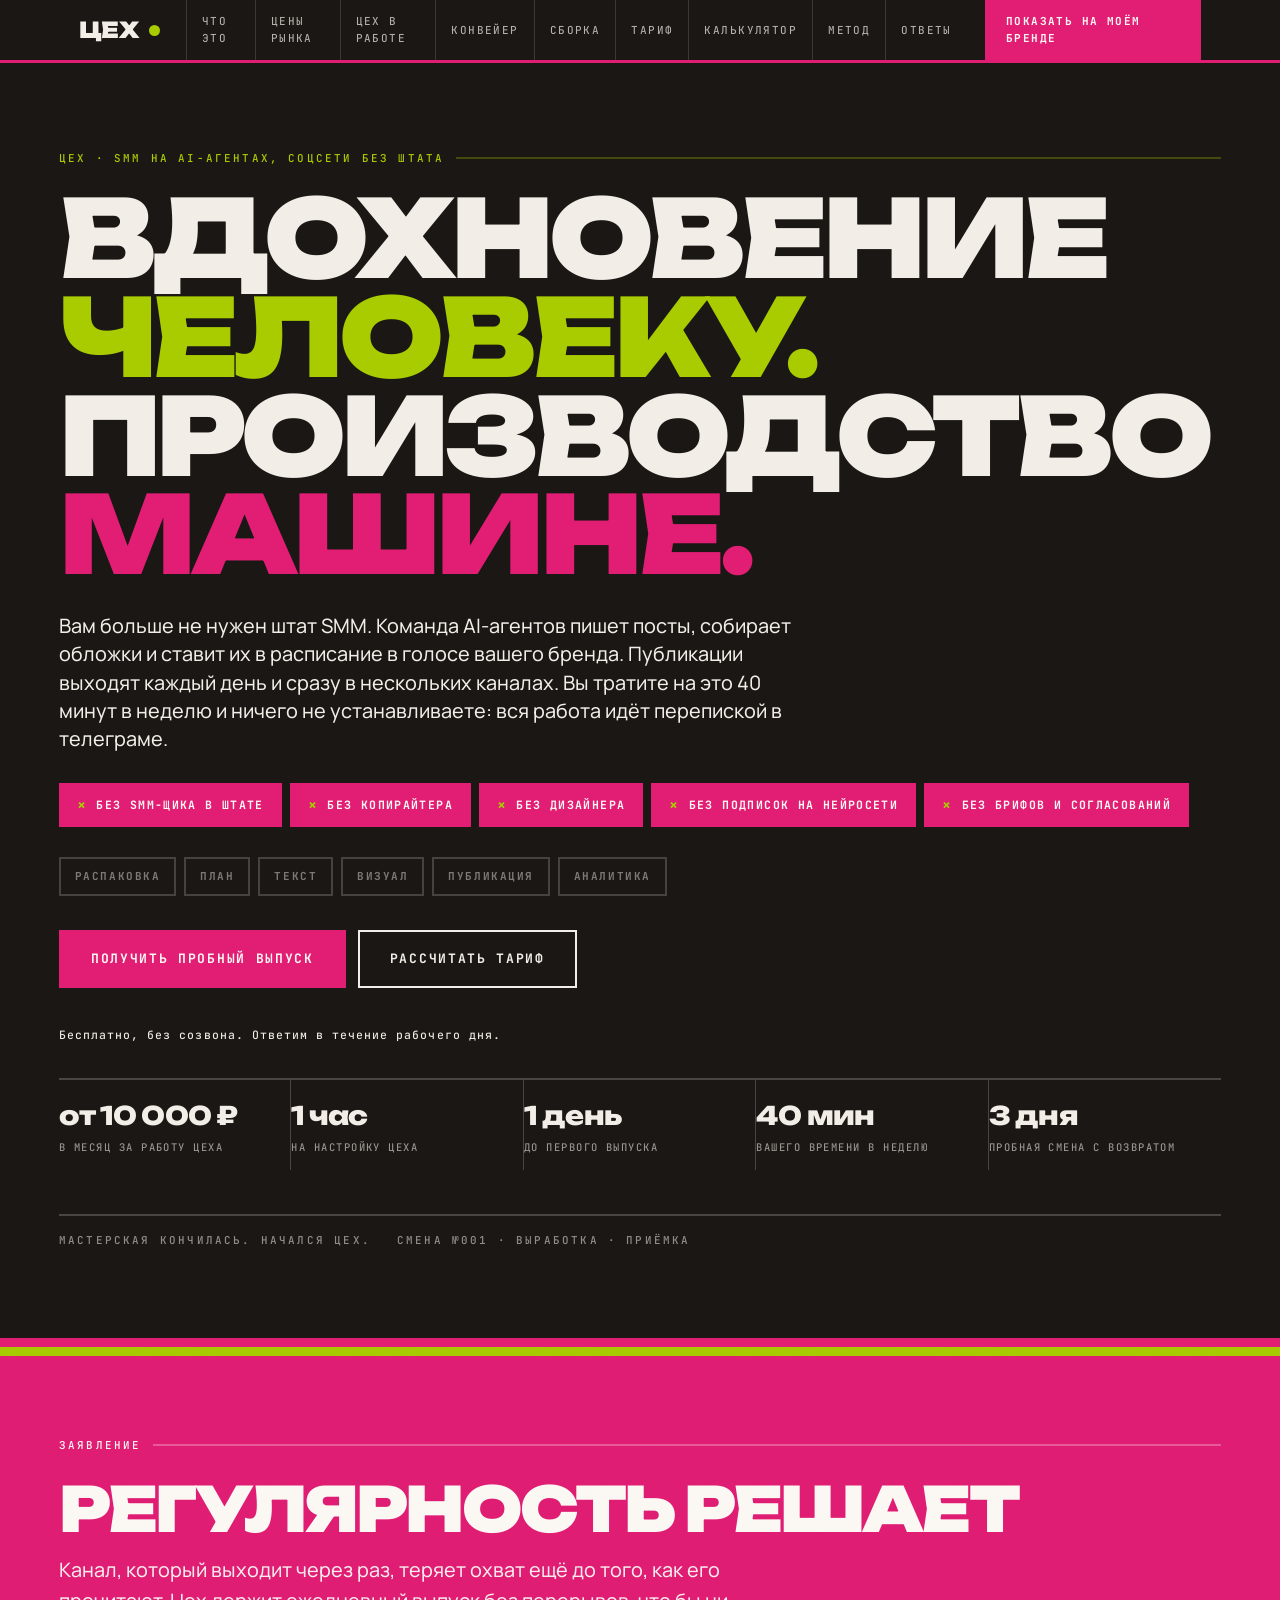
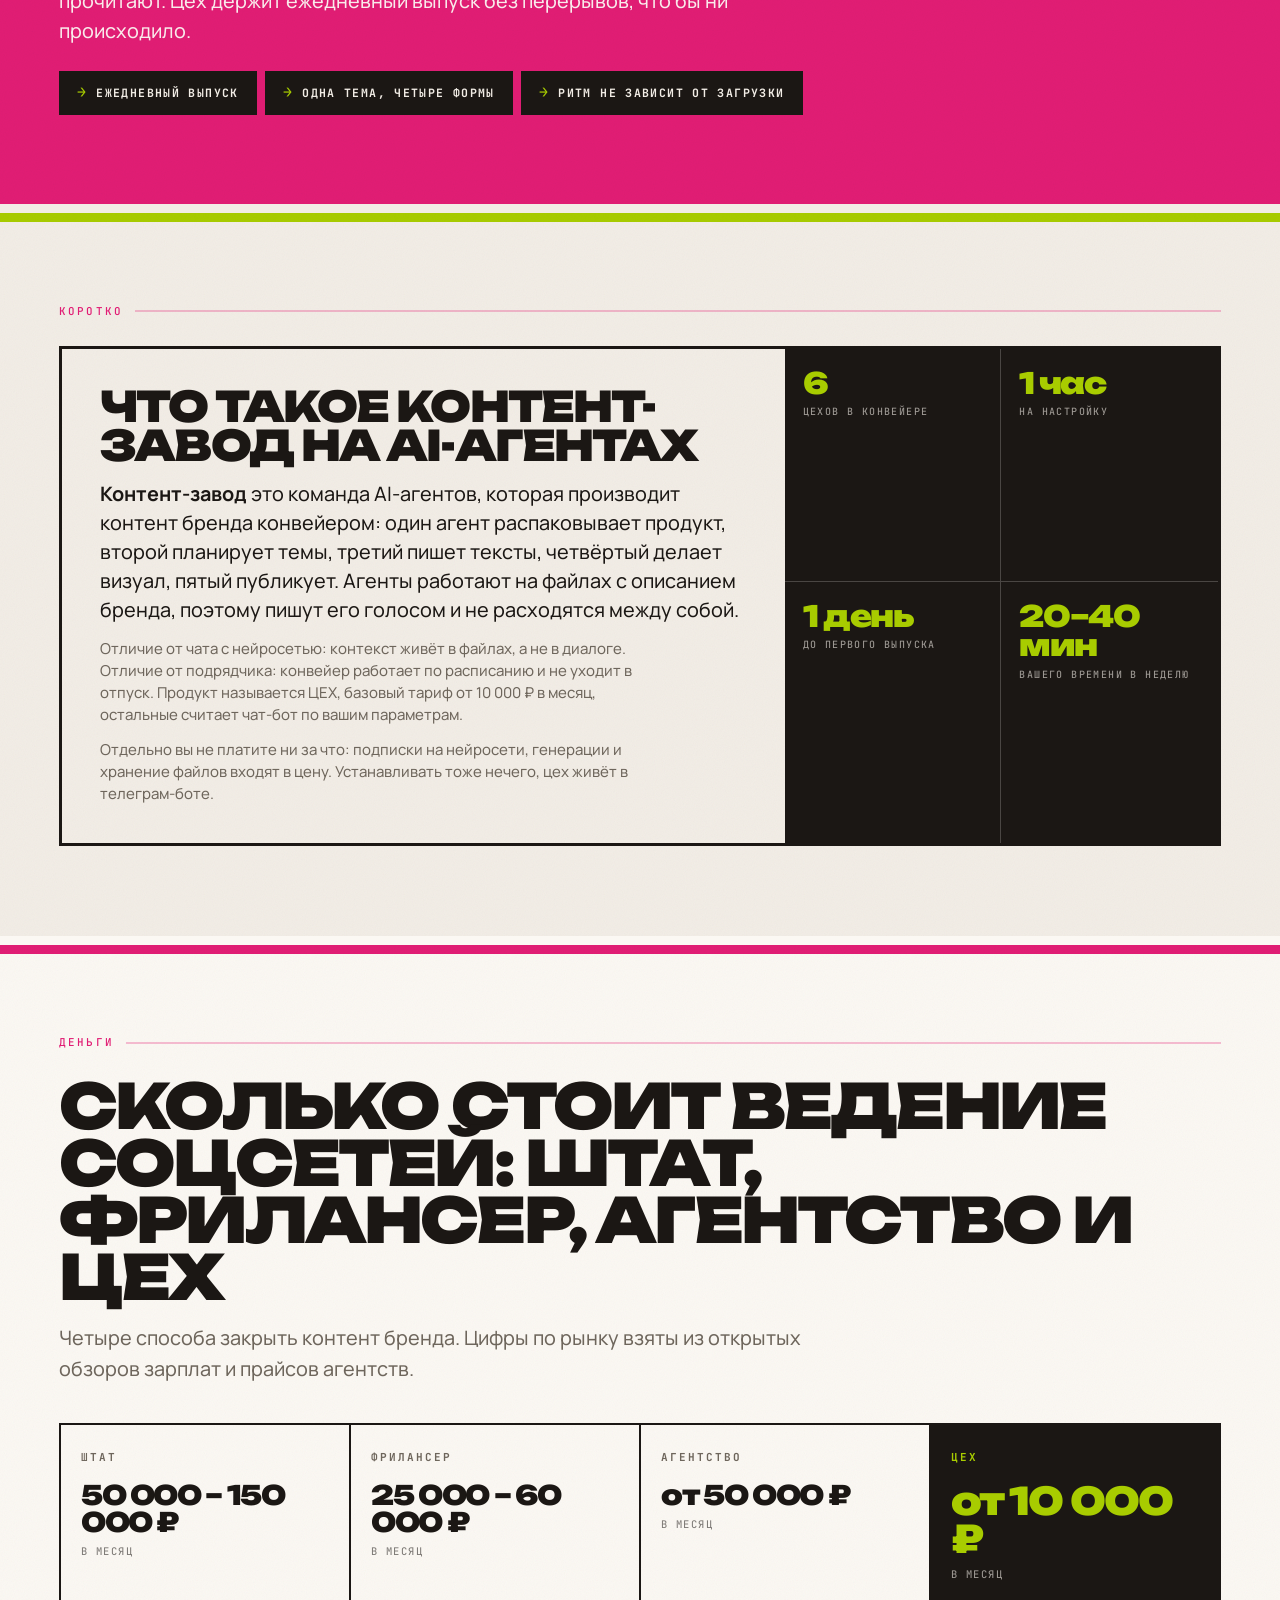
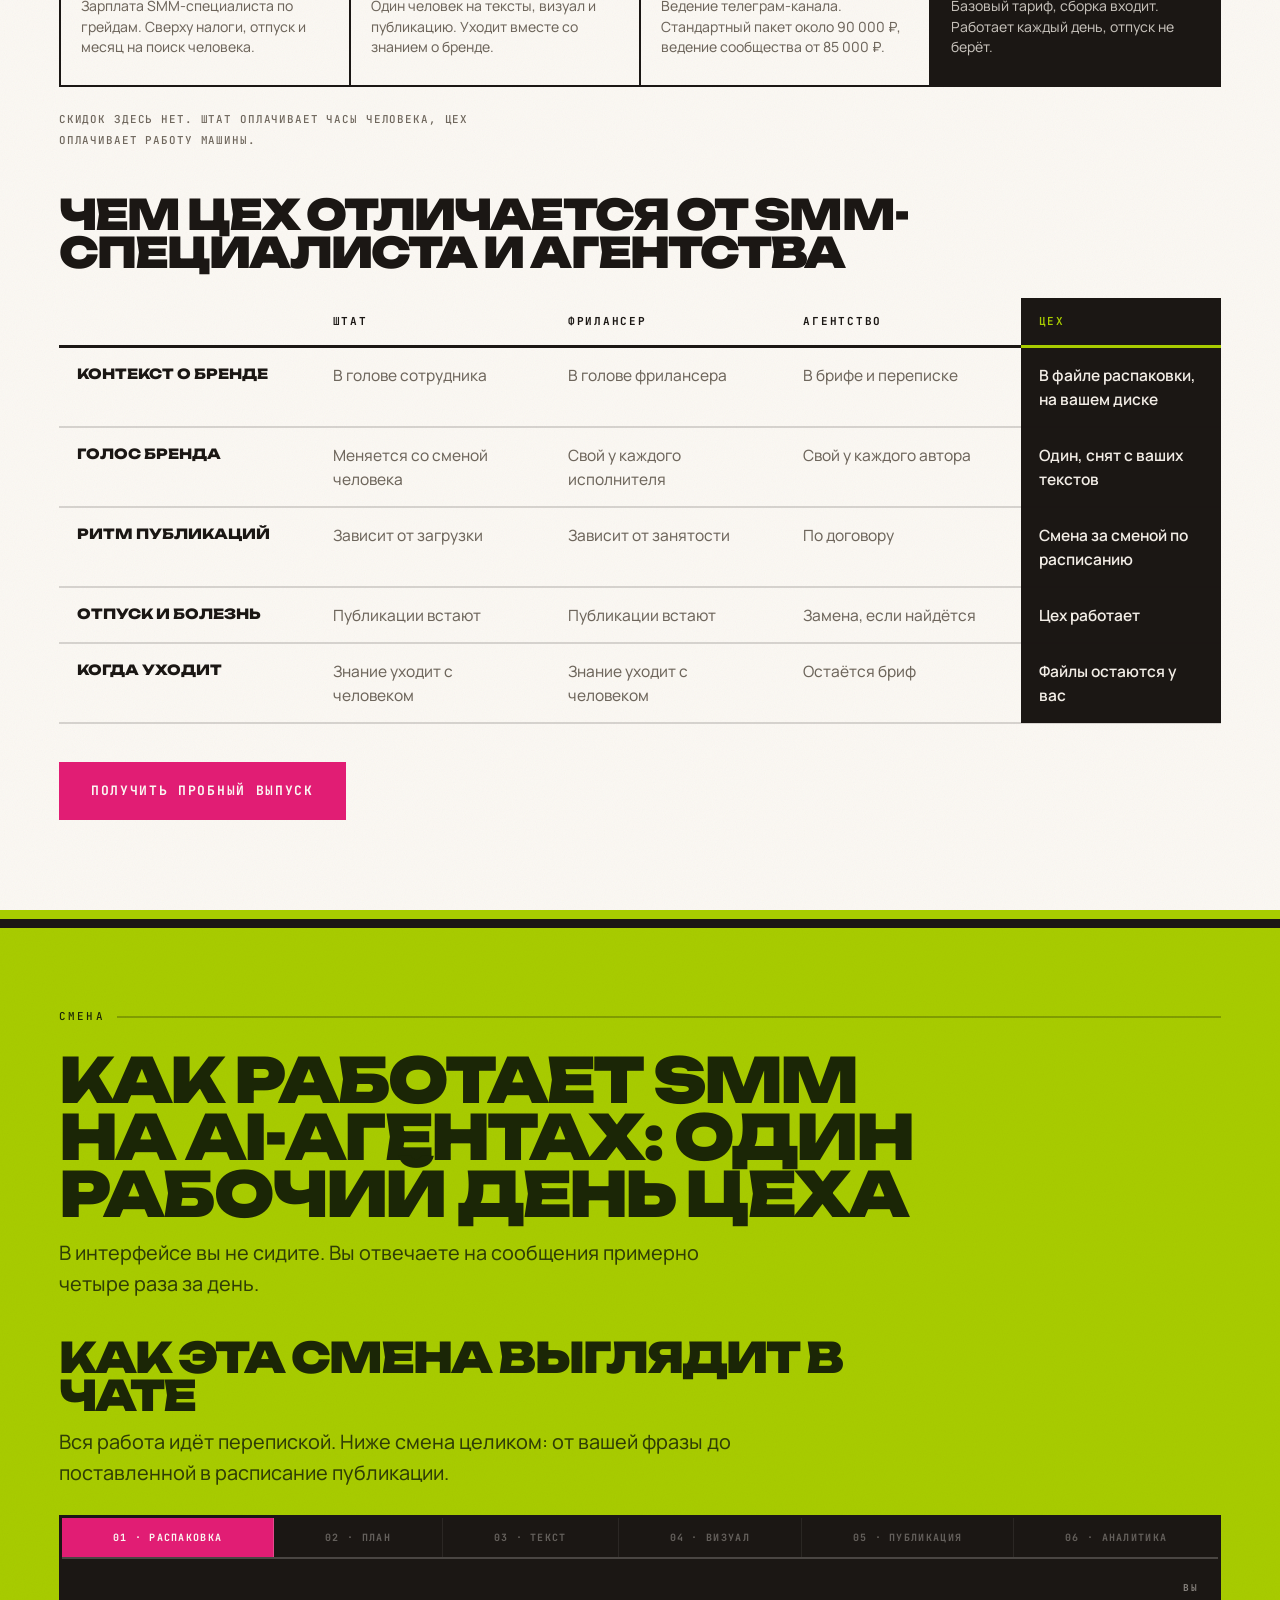
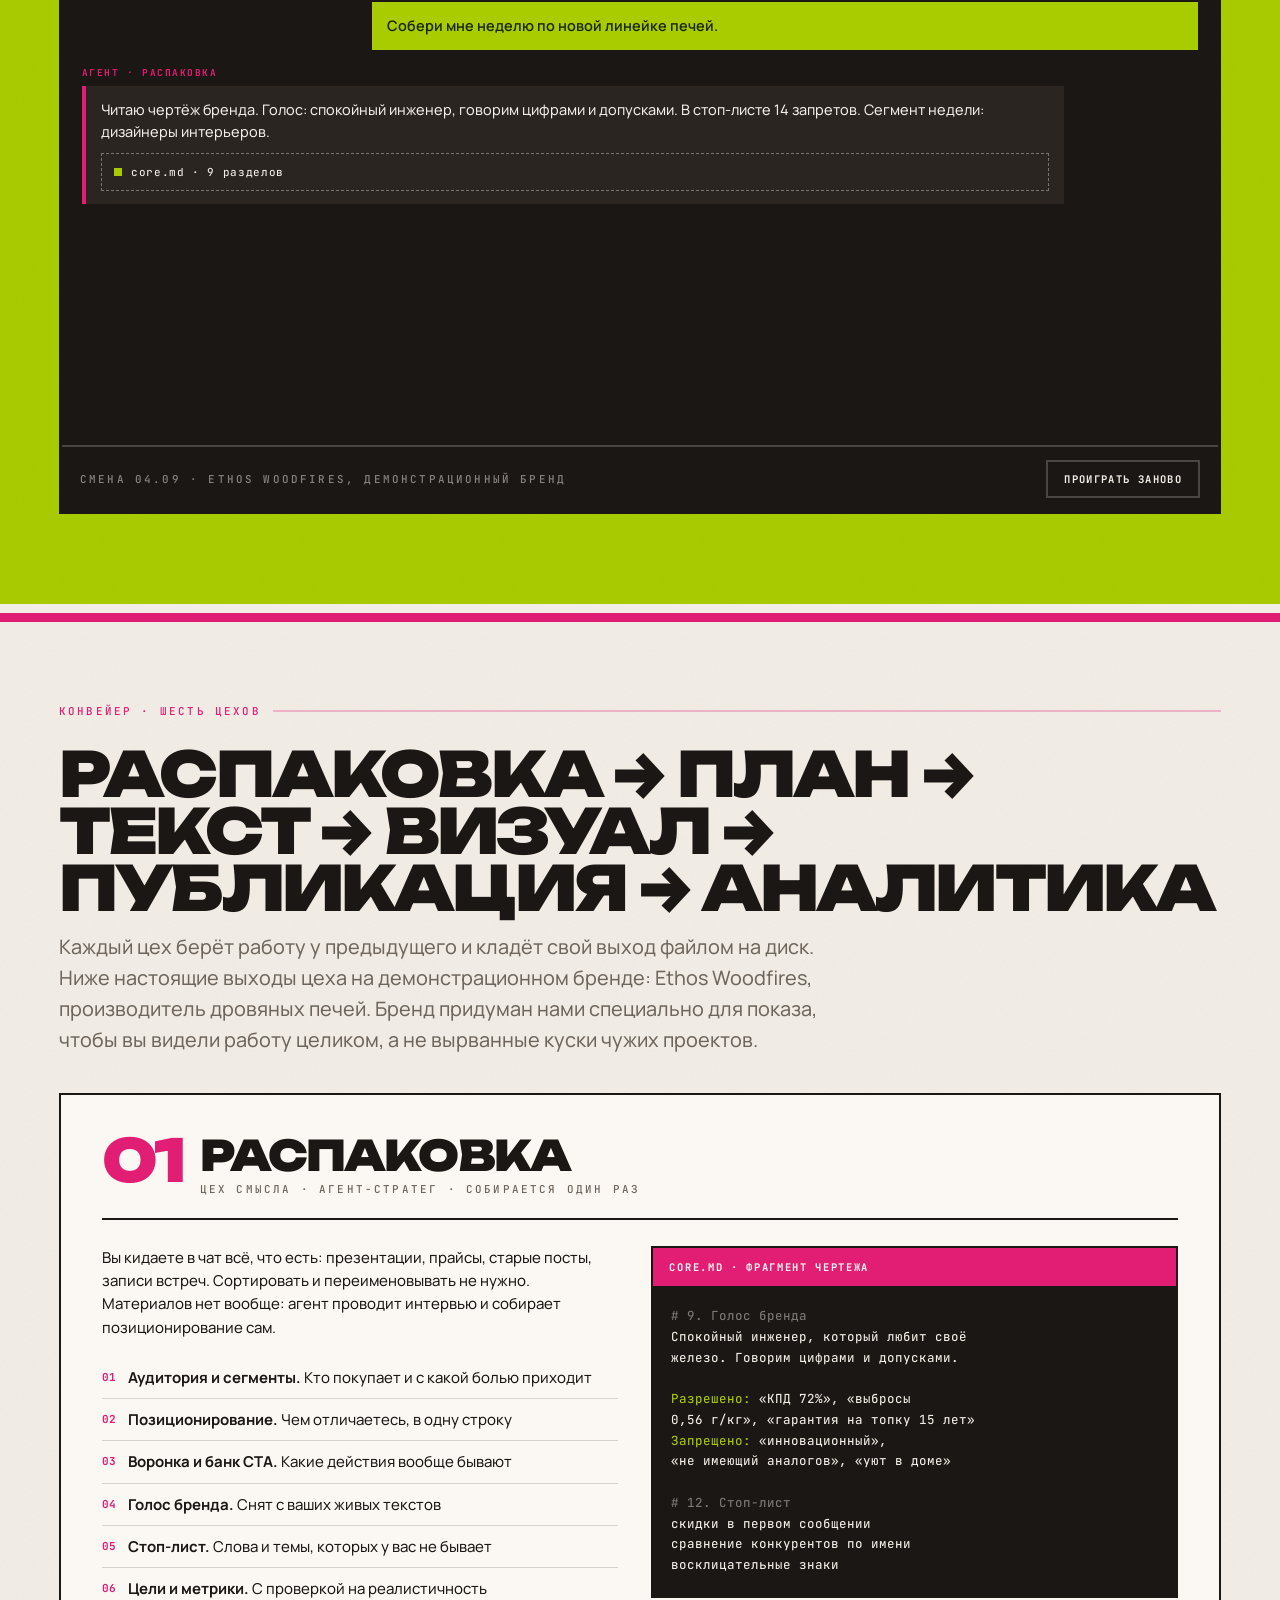
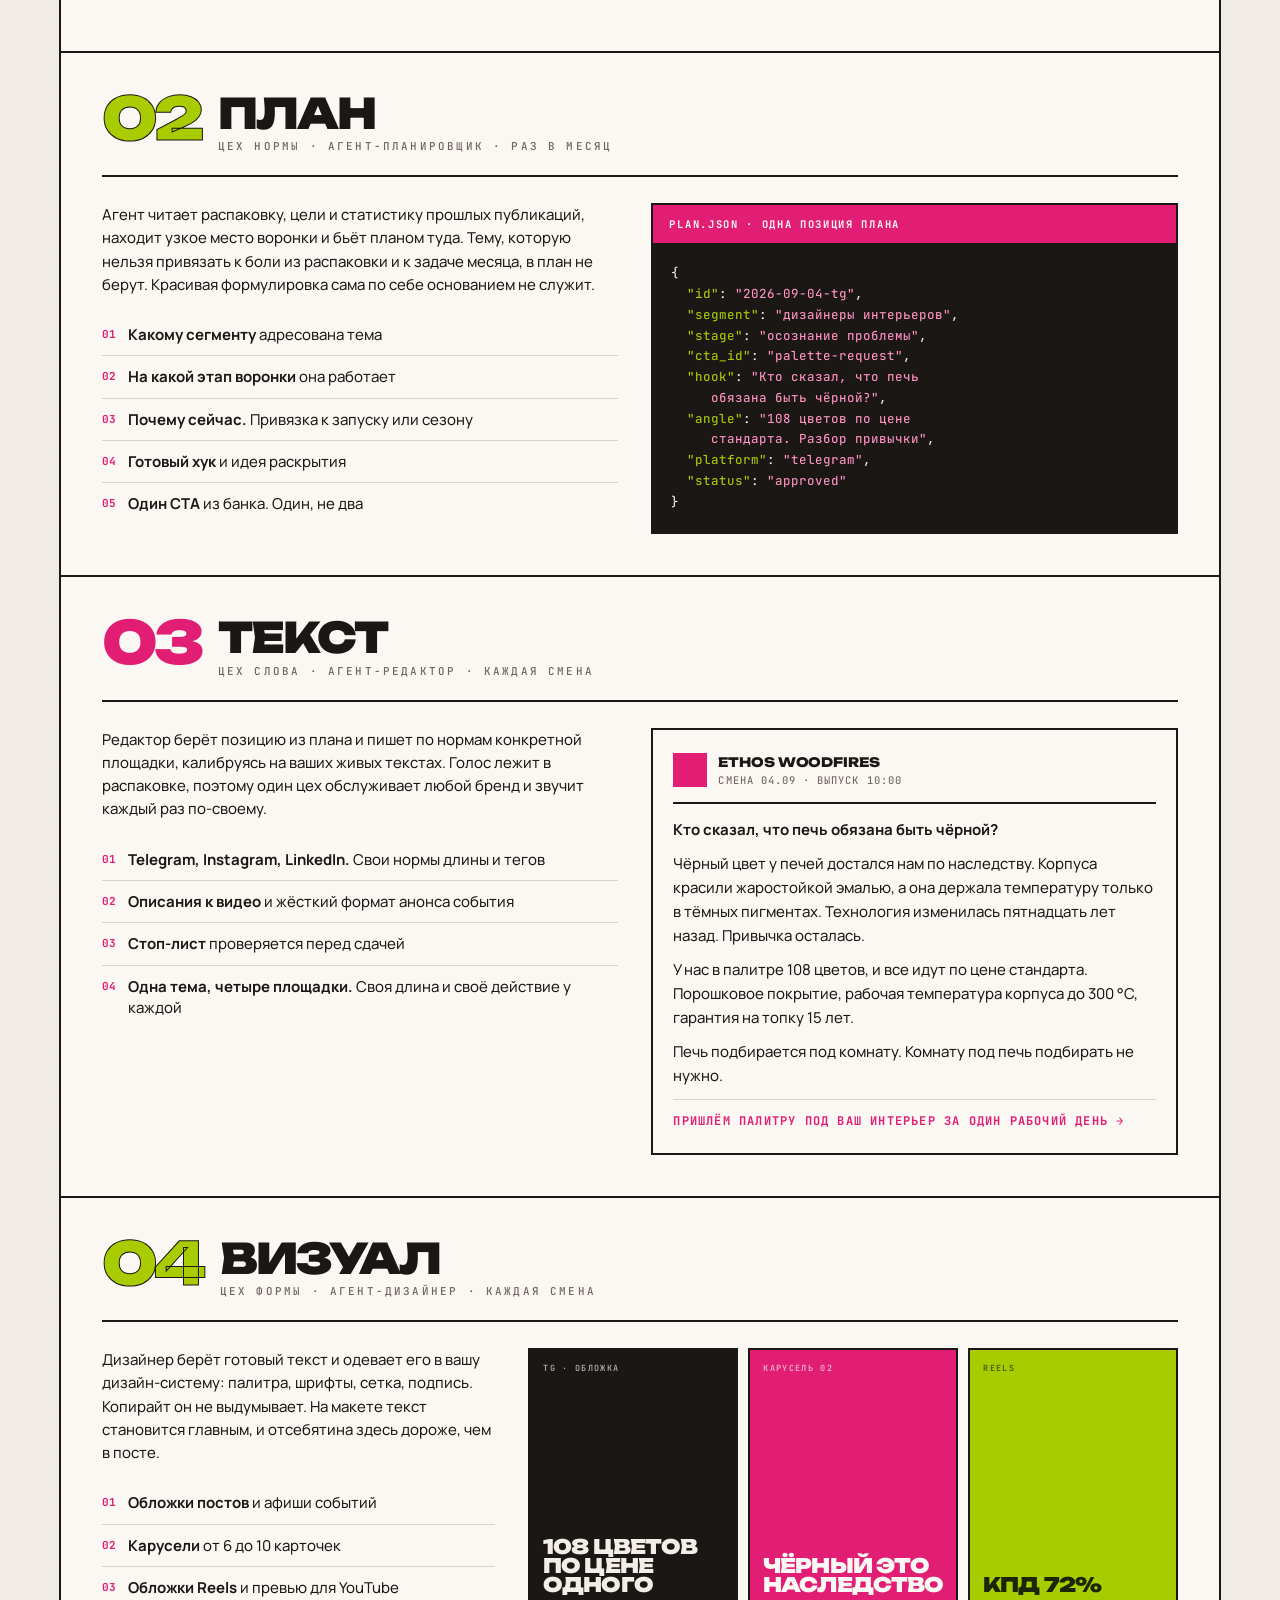
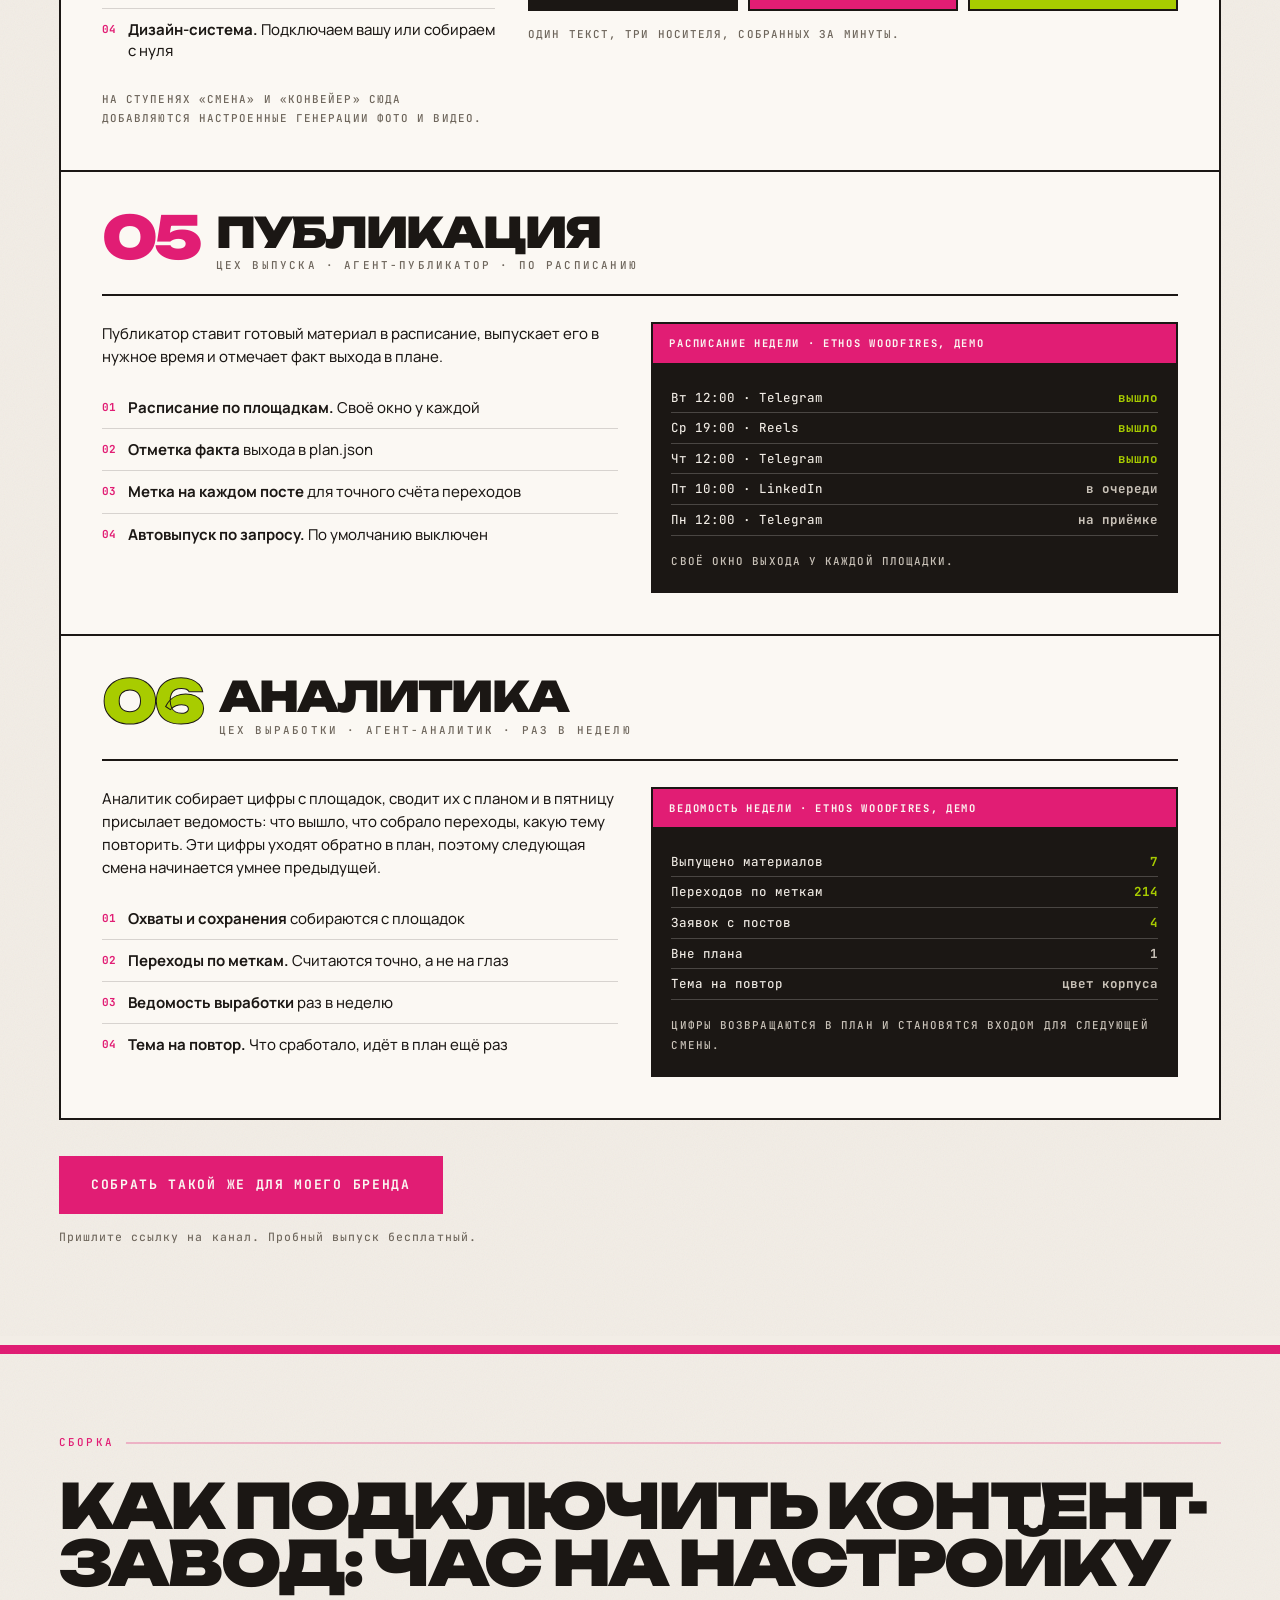
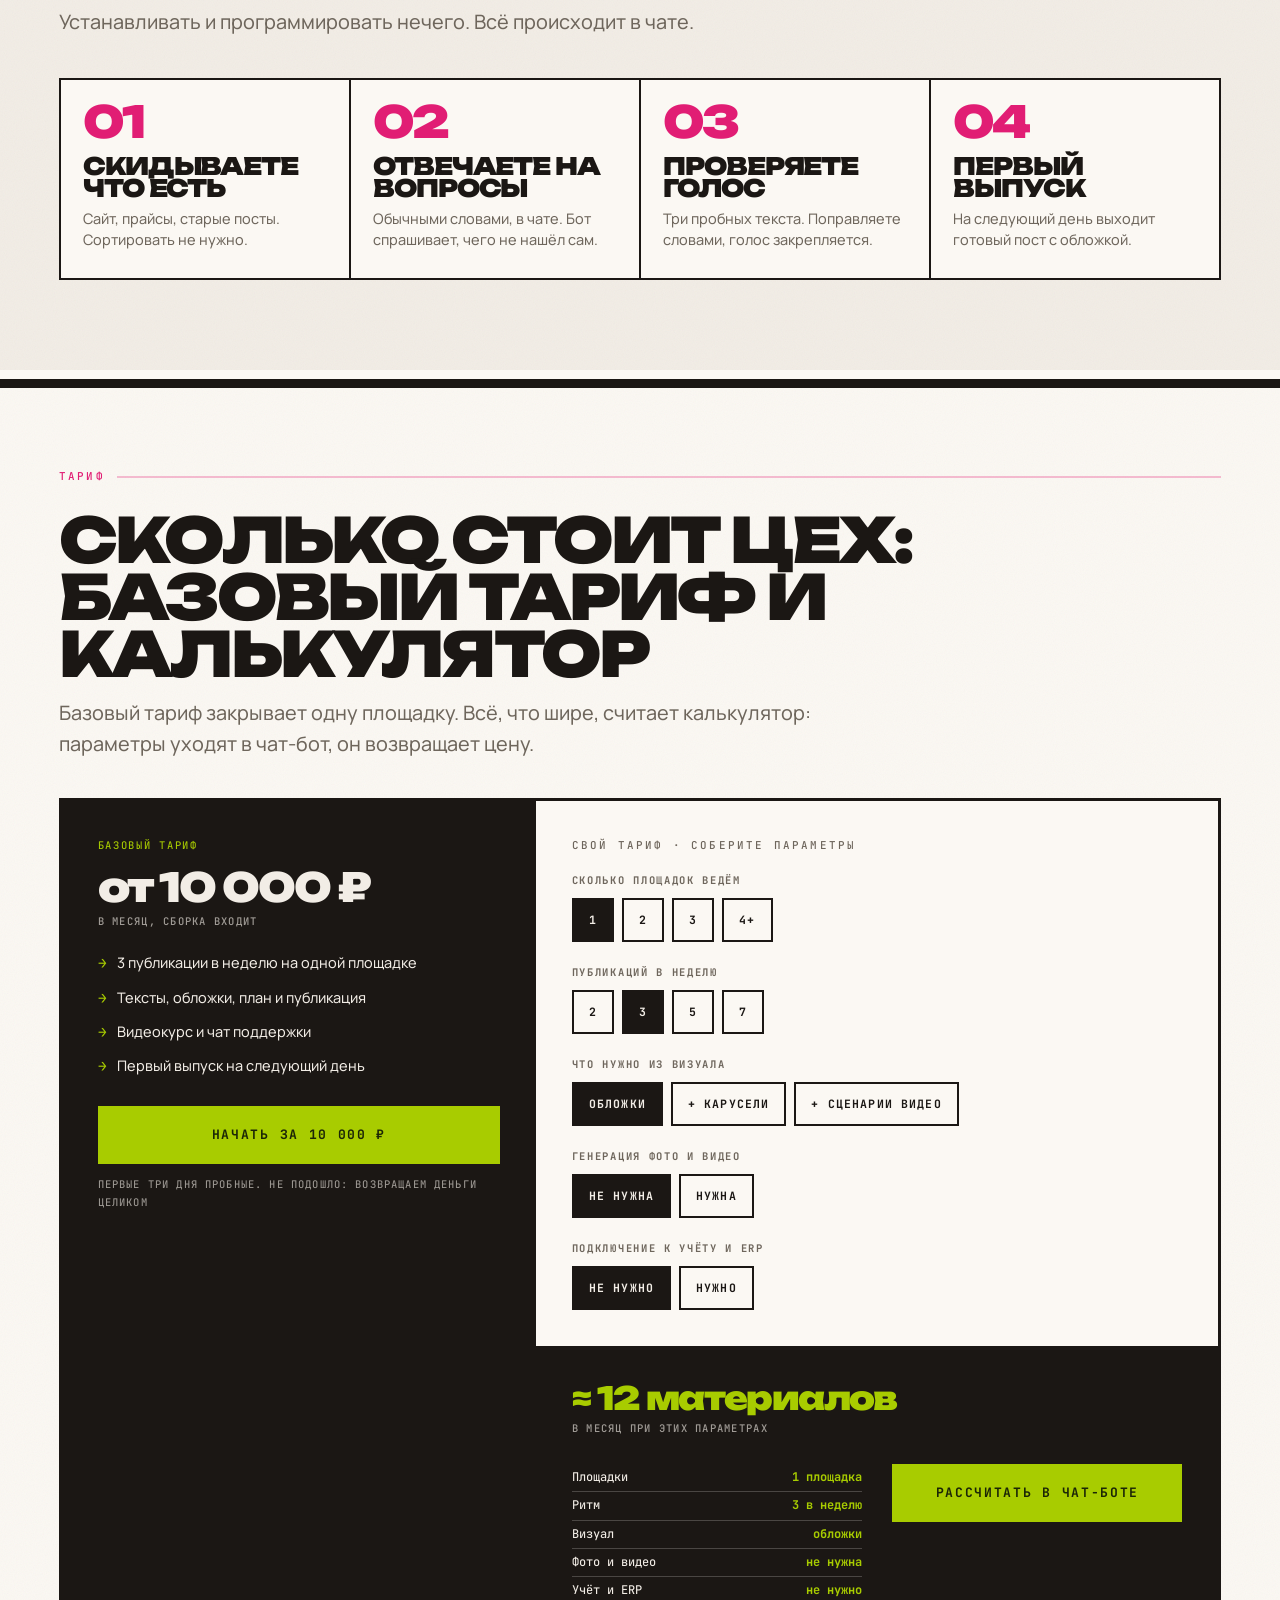
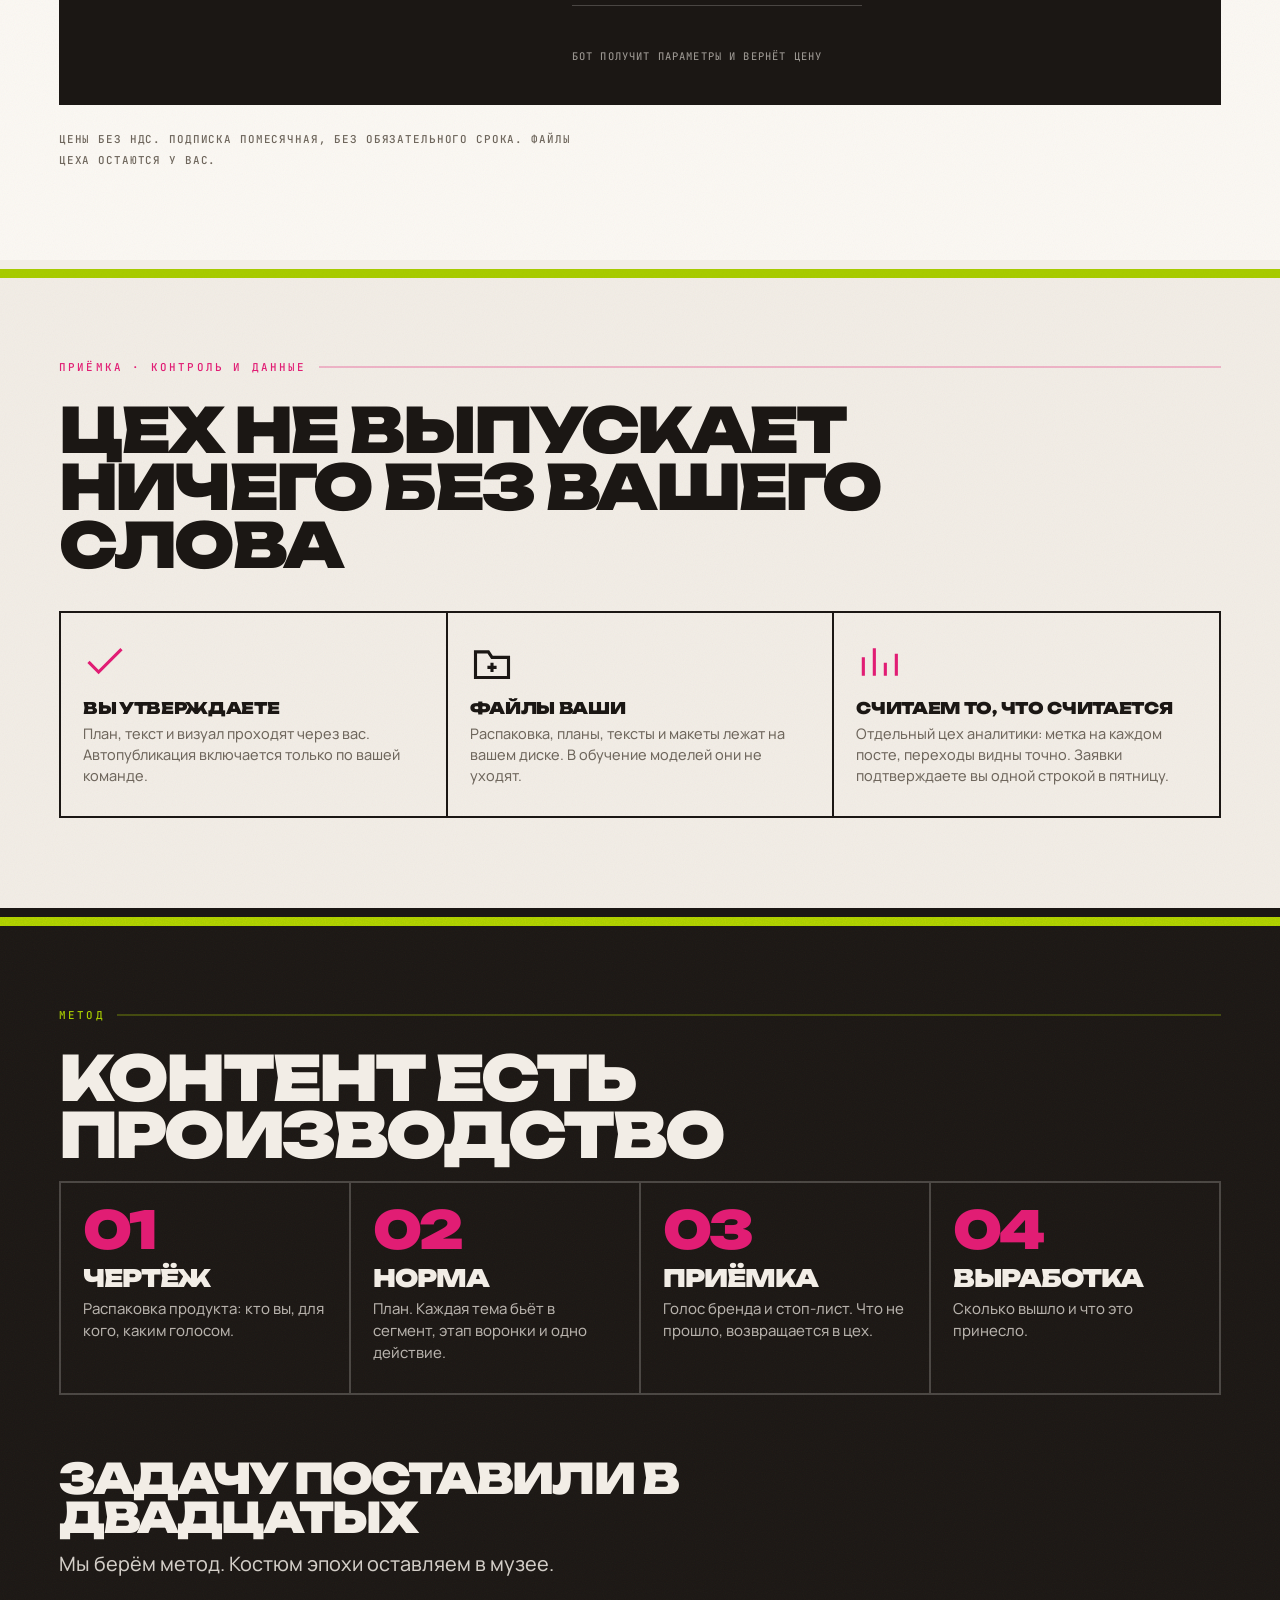
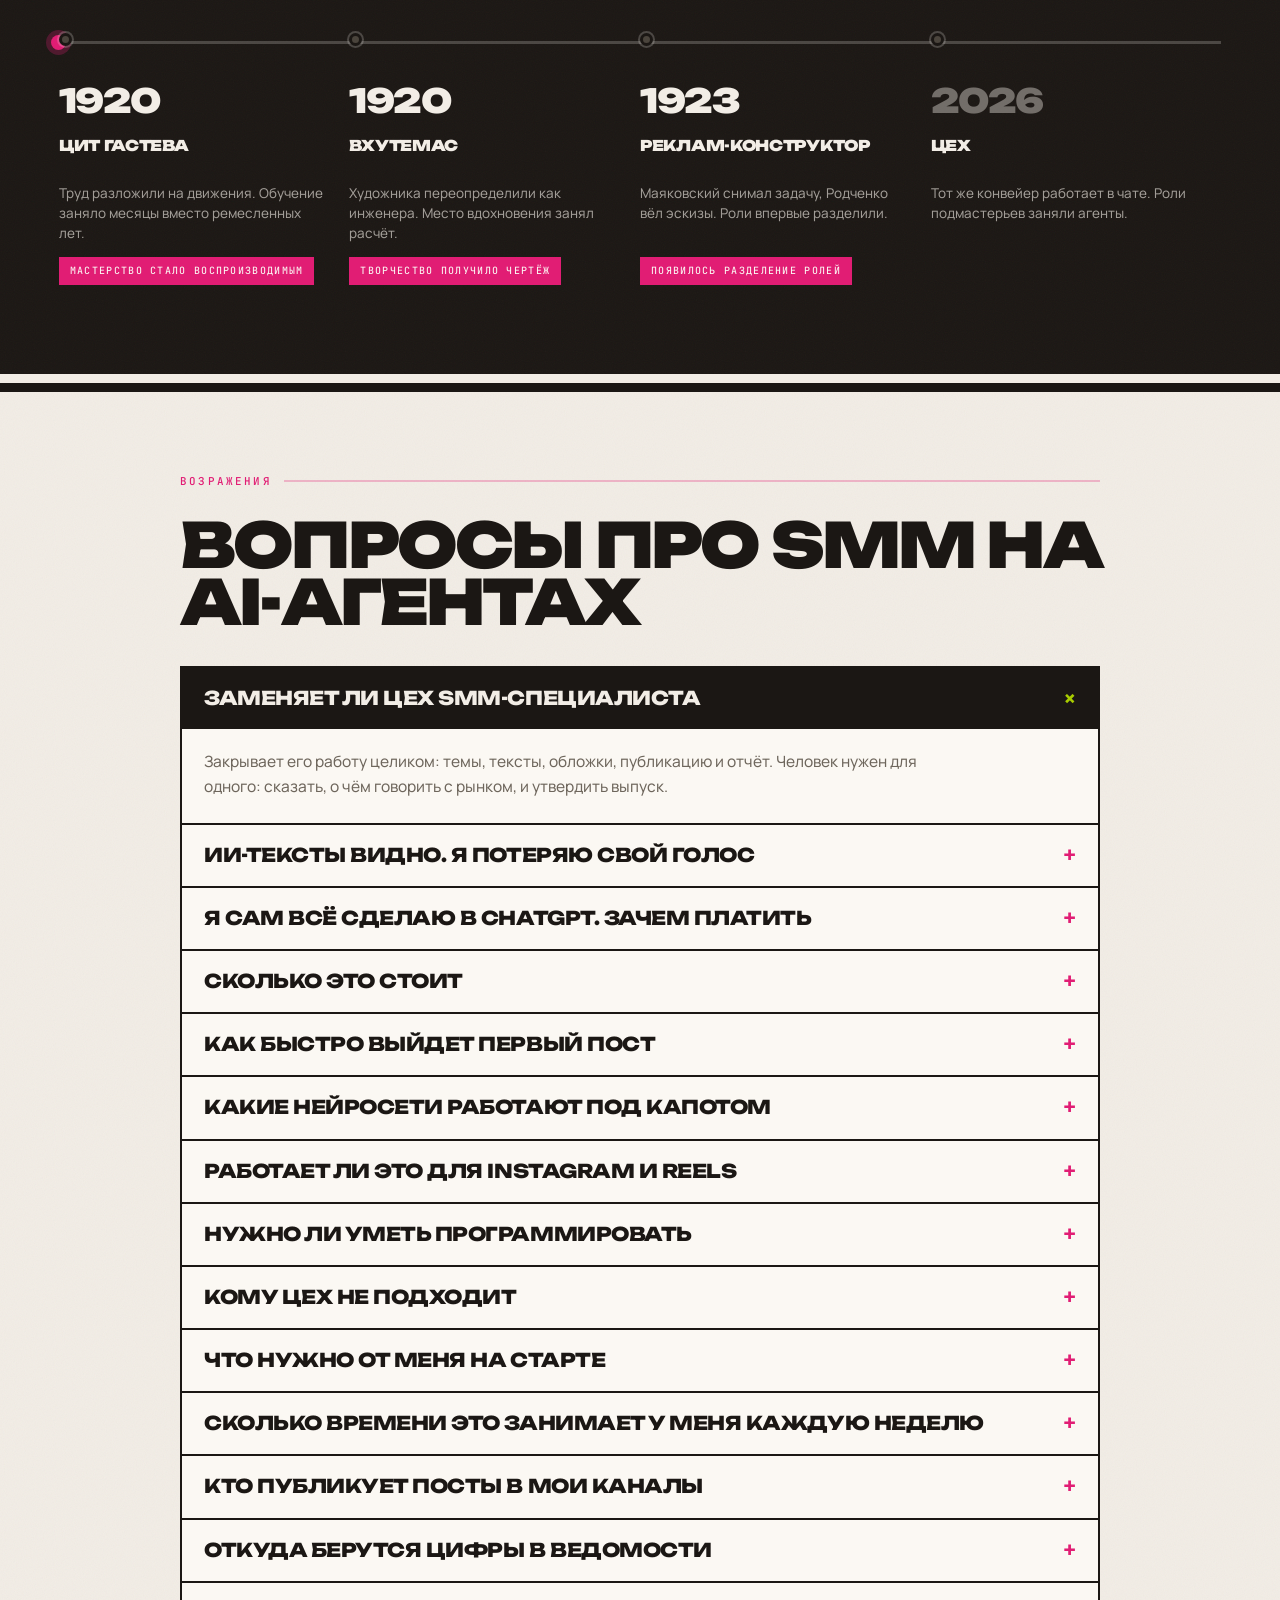
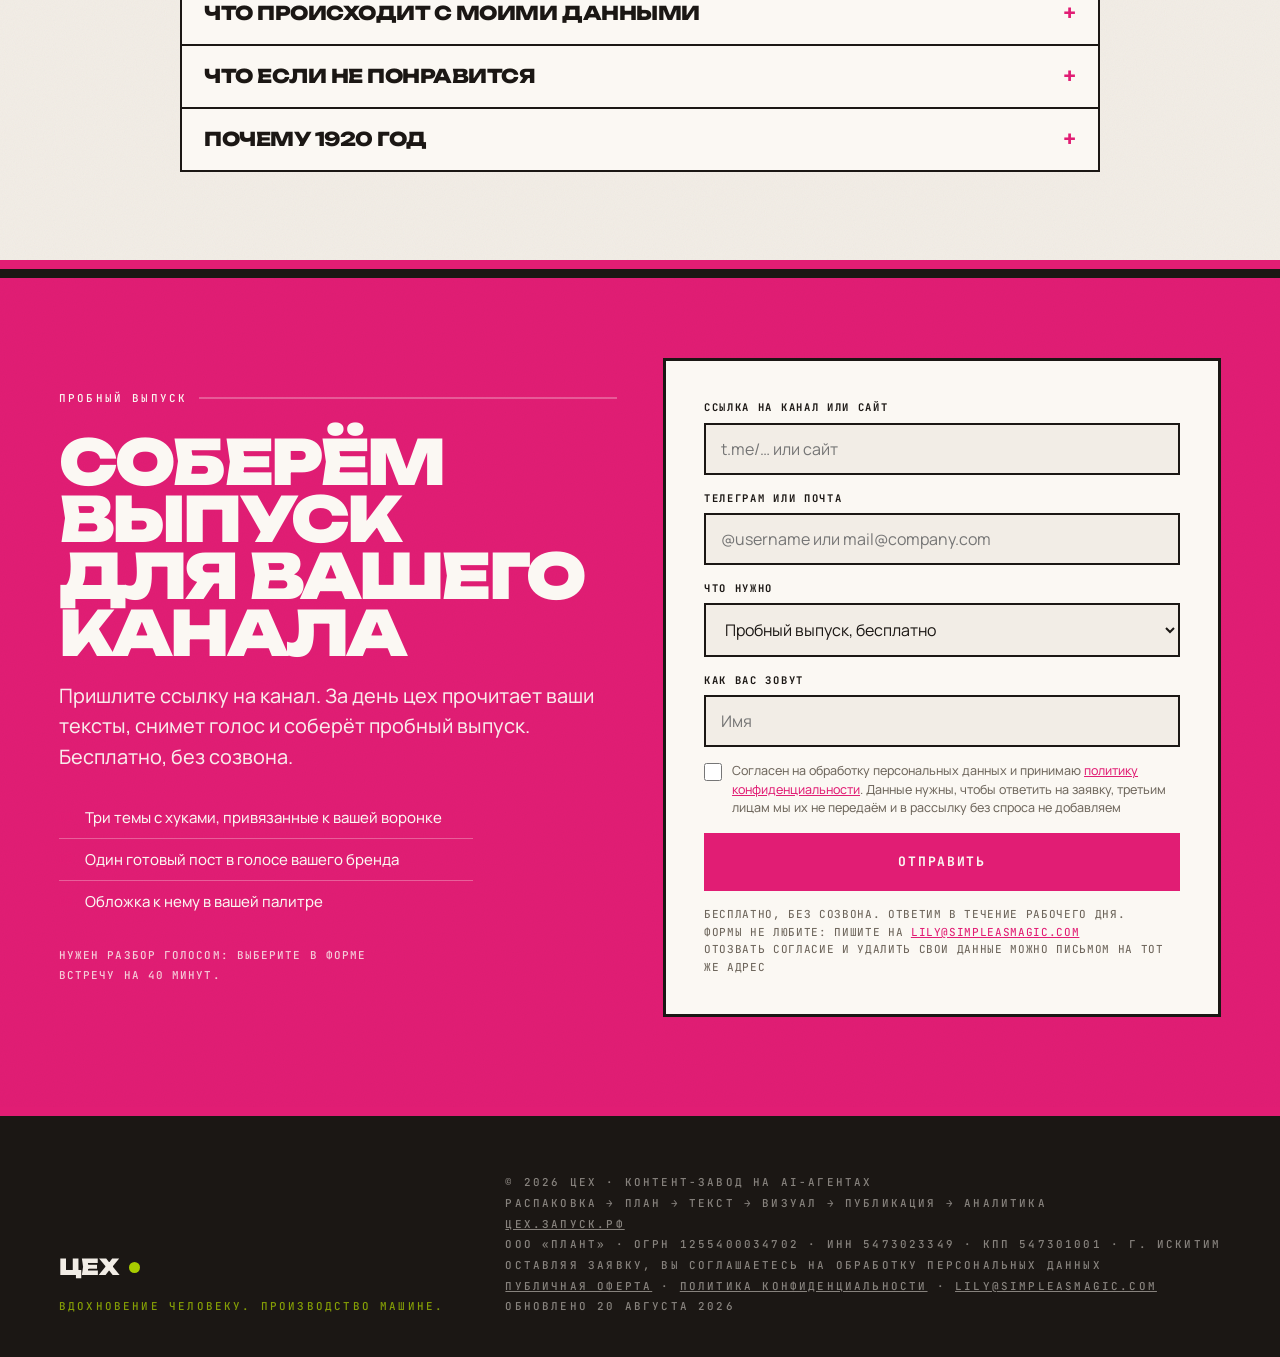
==== commit 6ce1d049: "Add files via upload" ====
--- a/index.html
+++ b/index.html
@@ -347,15 +347,10 @@
 <section class="sec fu rule-li" id="zayavlenie" aria-labelledby="zayavlenie-title">
   <div class="wrap">
     <p class="mark mark-line">Заявление</p>
-    <h2 id="zayavlenie-title" style="font-size:var(--t-h1);max-width:19ch;margin-bottom:18px">Регулярность решает больше, чем гениальность</h2>
-    <p style="font-size:var(--t-lead);max-width:60ch;opacity:.94;margin-bottom:18px">
-      Ленты ранжируют по частоте и отклику. Канал, который выходит через раз, теряет охват
-      ещё до того, как его прочитают, и следующий пост стартует из ямы.
-    </p>
+    <h2 id="zayavlenie-title" style="font-size:var(--t-h1);max-width:19ch;margin-bottom:18px">Регулярность решает</h2>
     <p style="font-size:var(--t-lead);max-width:60ch;opacity:.94;margin-bottom:24px">
-      Цех держит ежедневный ритм и разводит одну тему по площадкам: в Telegram короткая мысль,
-      в Instagram разбор карточками, в LinkedIn деловой разбор, в вертикальном видео сценарий
-      на сорок секунд. Каждая площадка получает свою длину, свой тон и своё действие в конце.
+      Канал, который выходит через раз, теряет охват ещё до того, как его прочитают. Цех держит
+      ежедневный выпуск без перерывов, что бы ни происходило.
     </p>
     <ul class="noneed" style="margin-bottom:0">
       <li>Ежедневный выпуск</li>
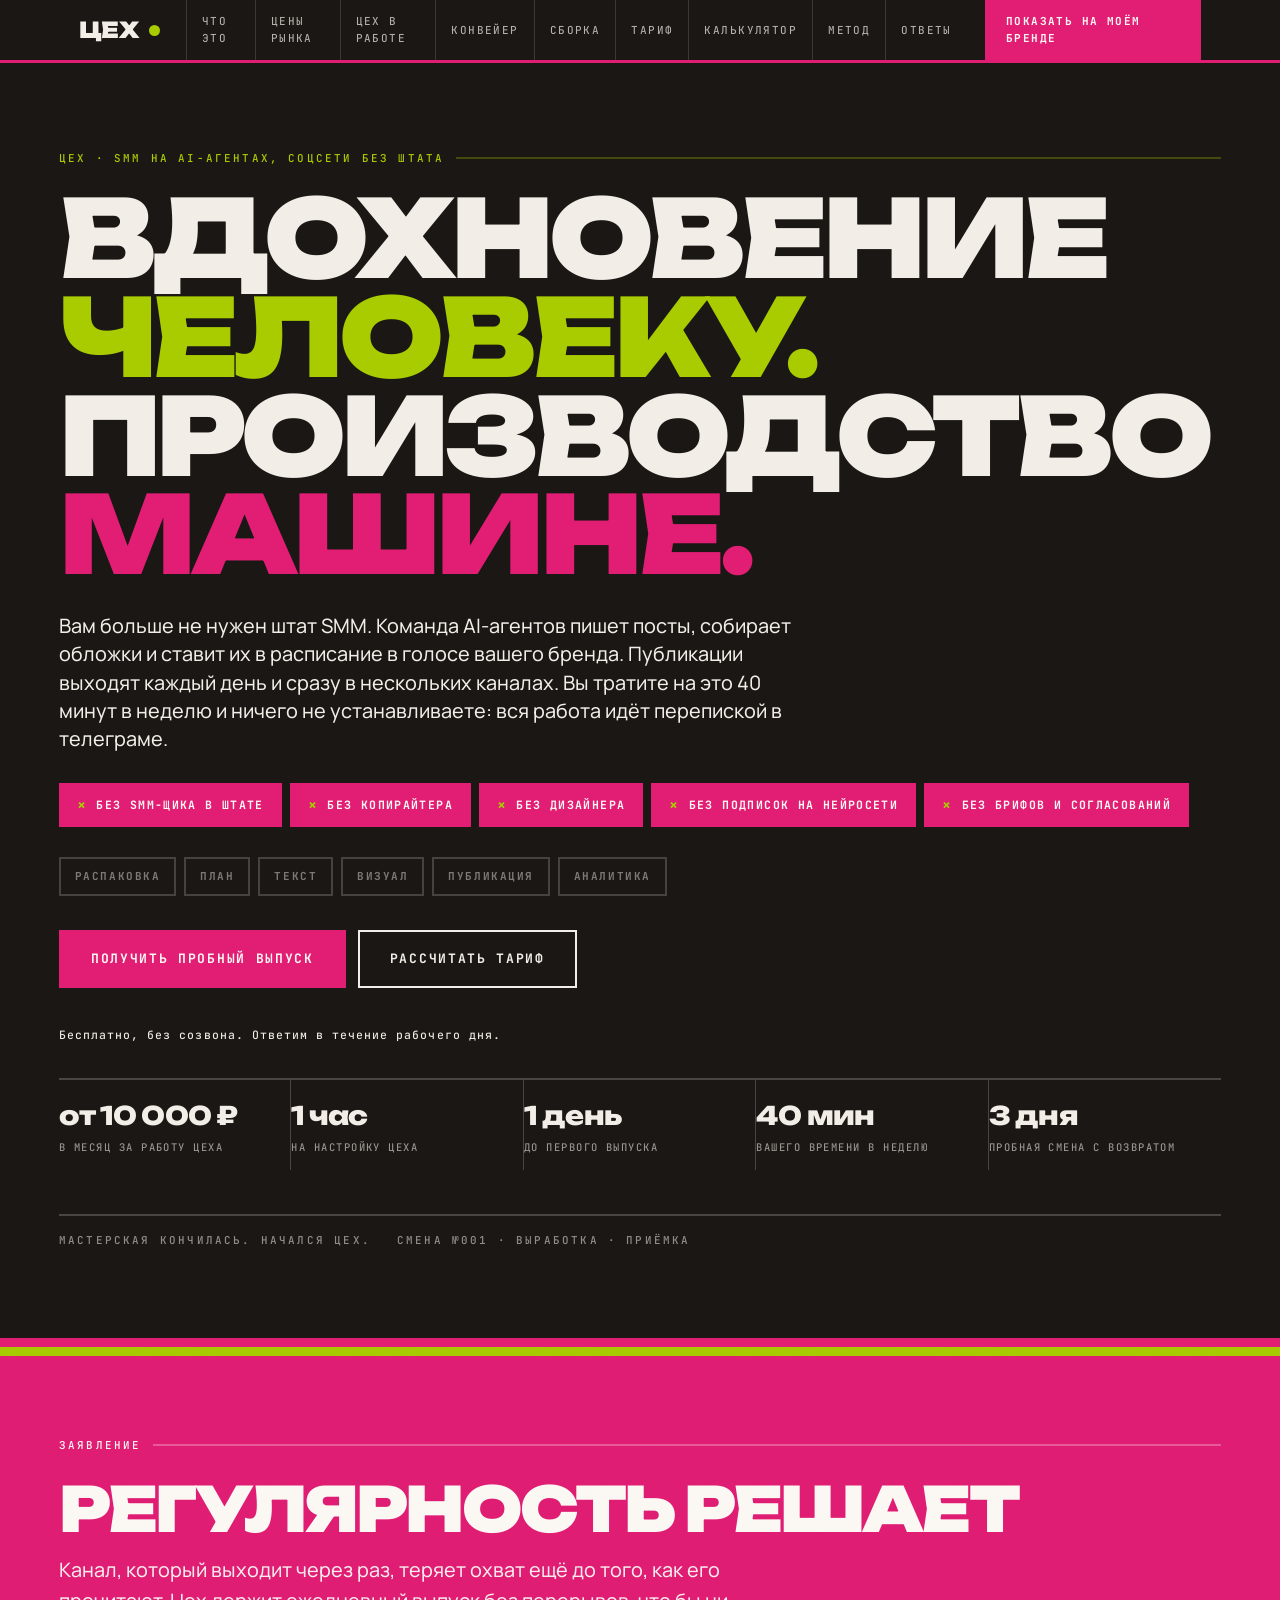
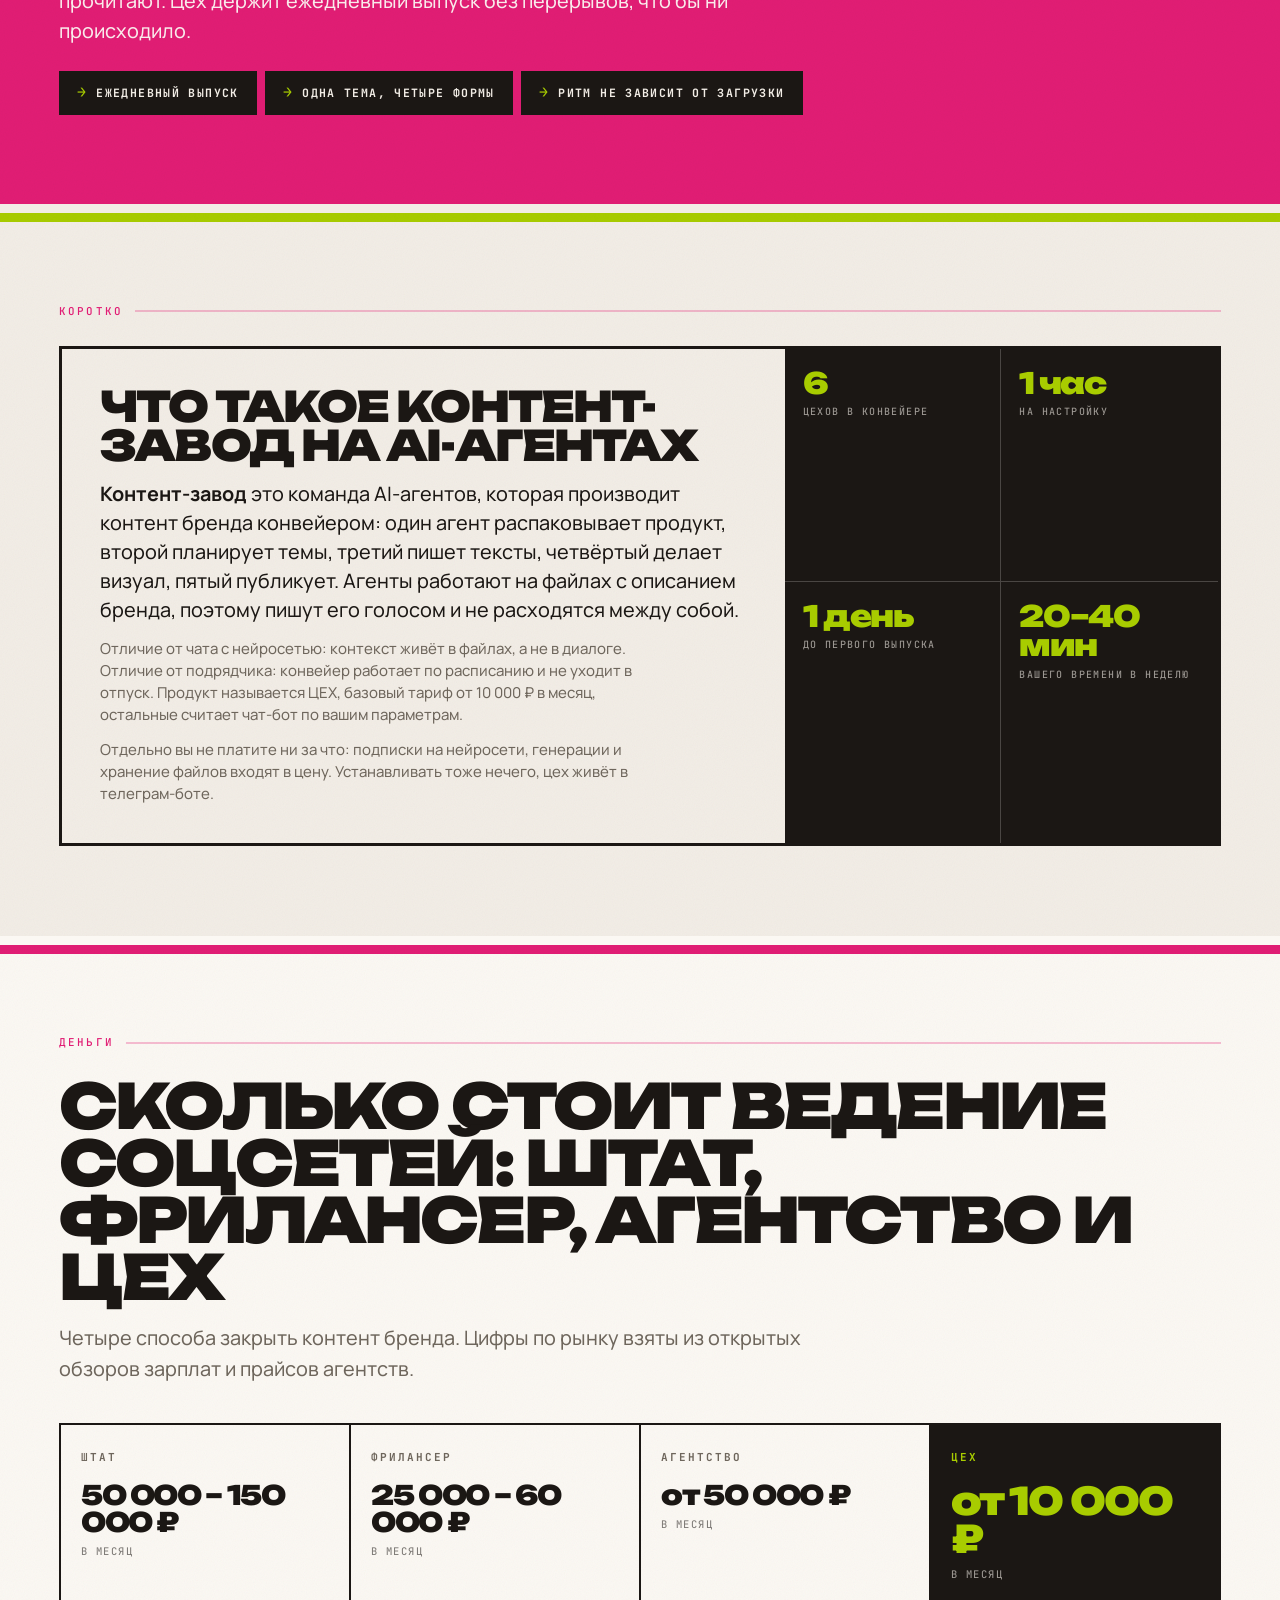
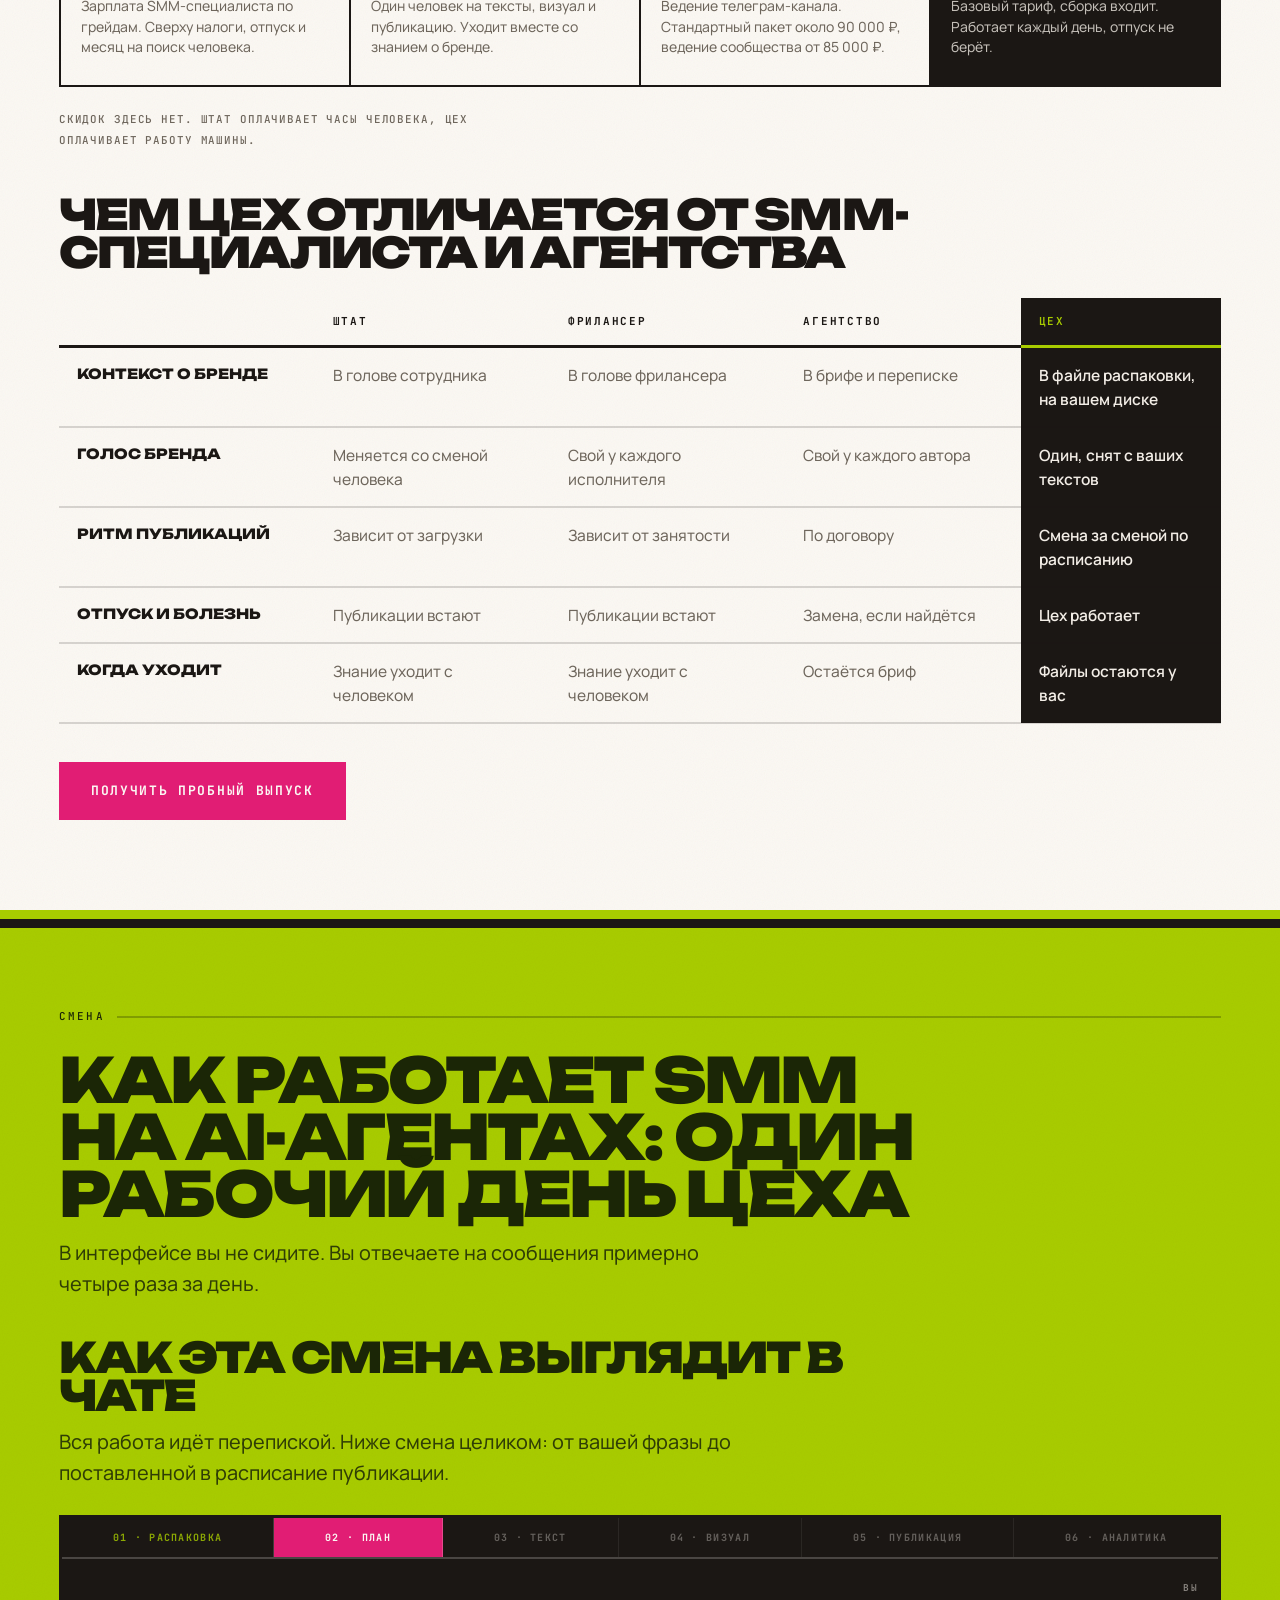
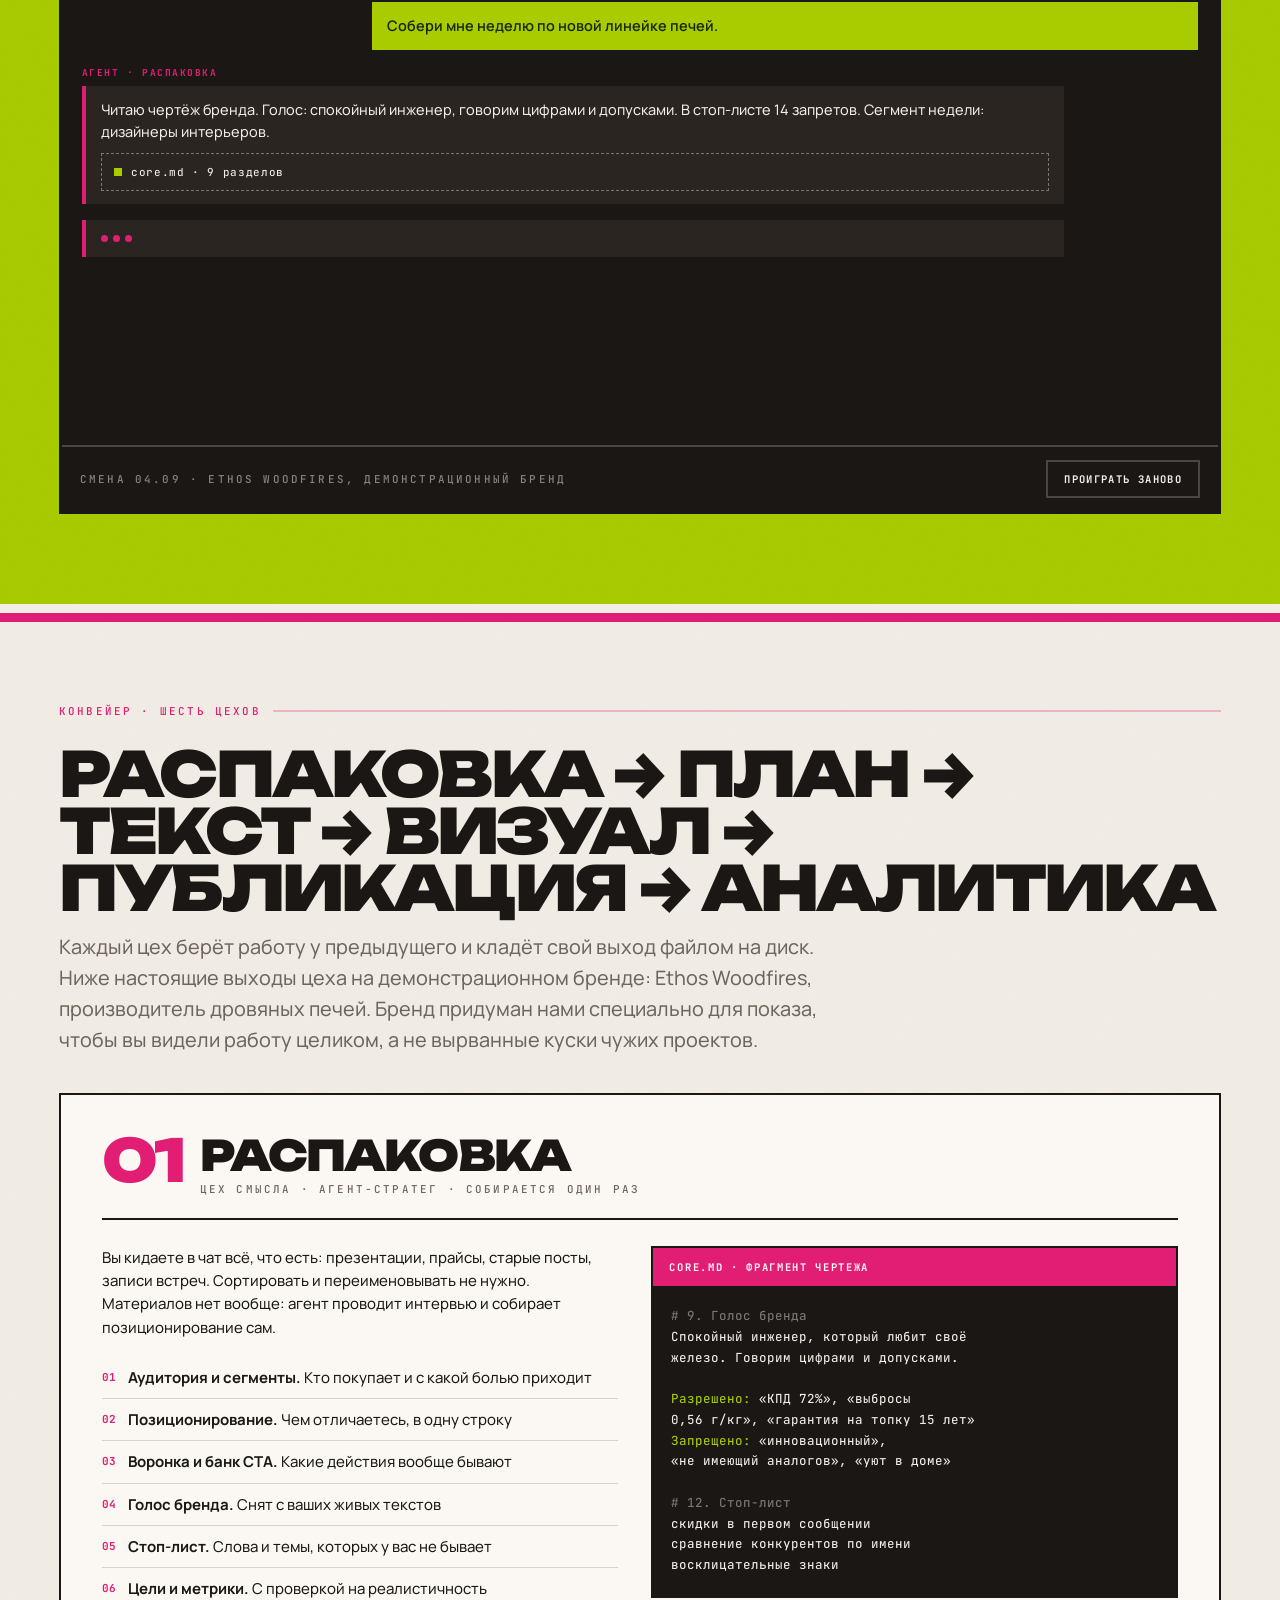
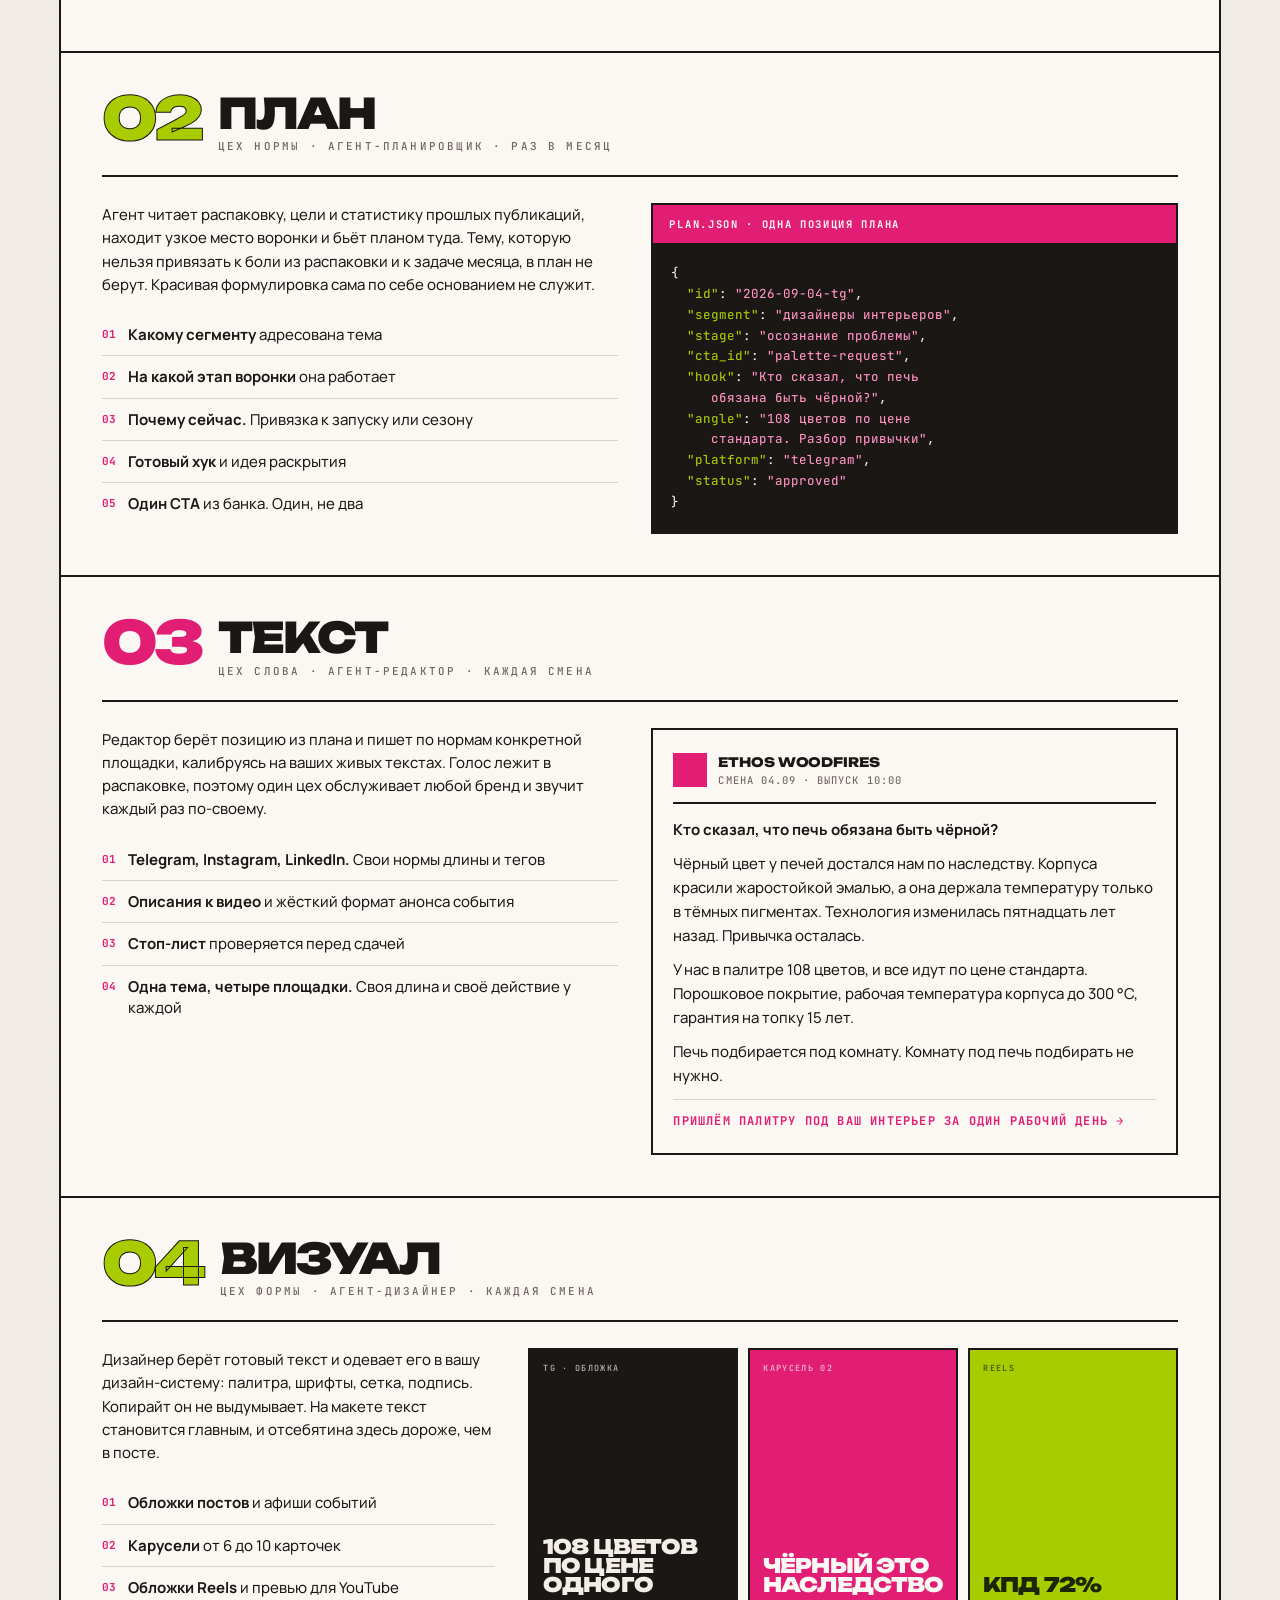
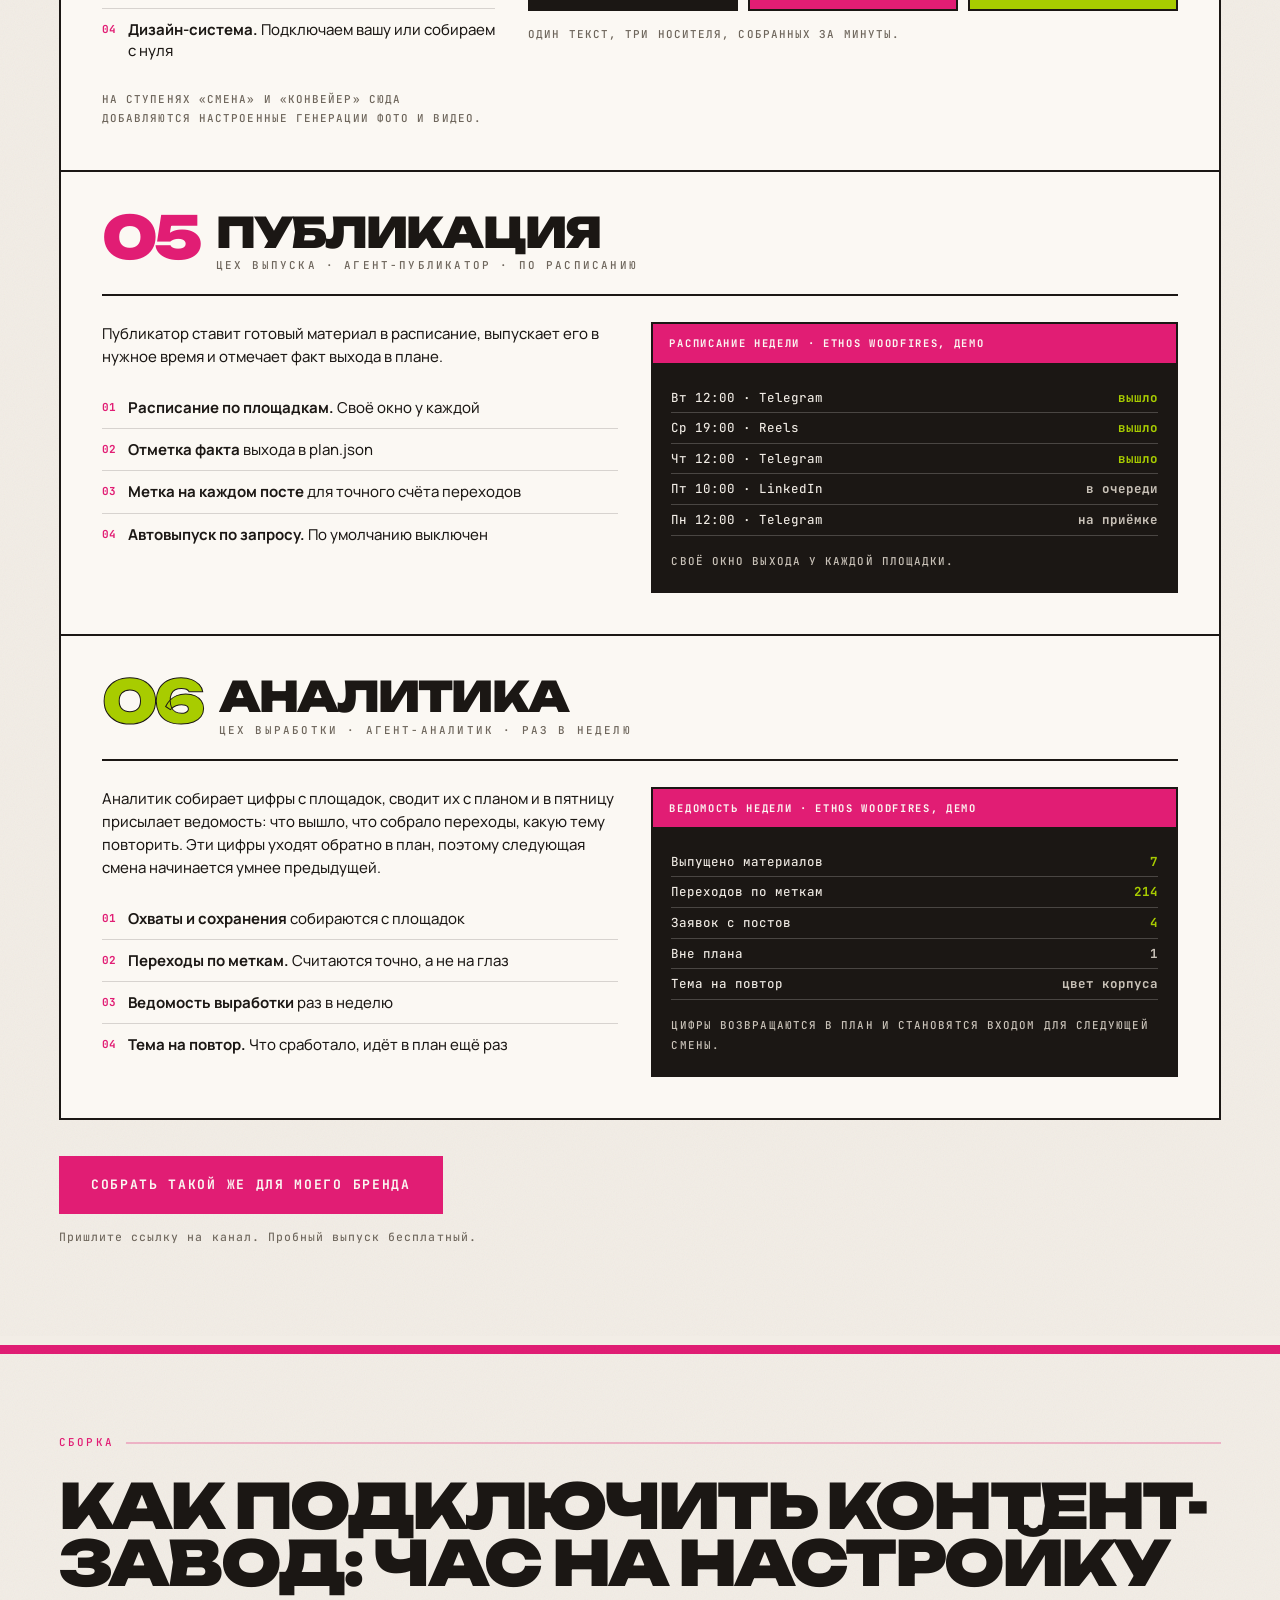
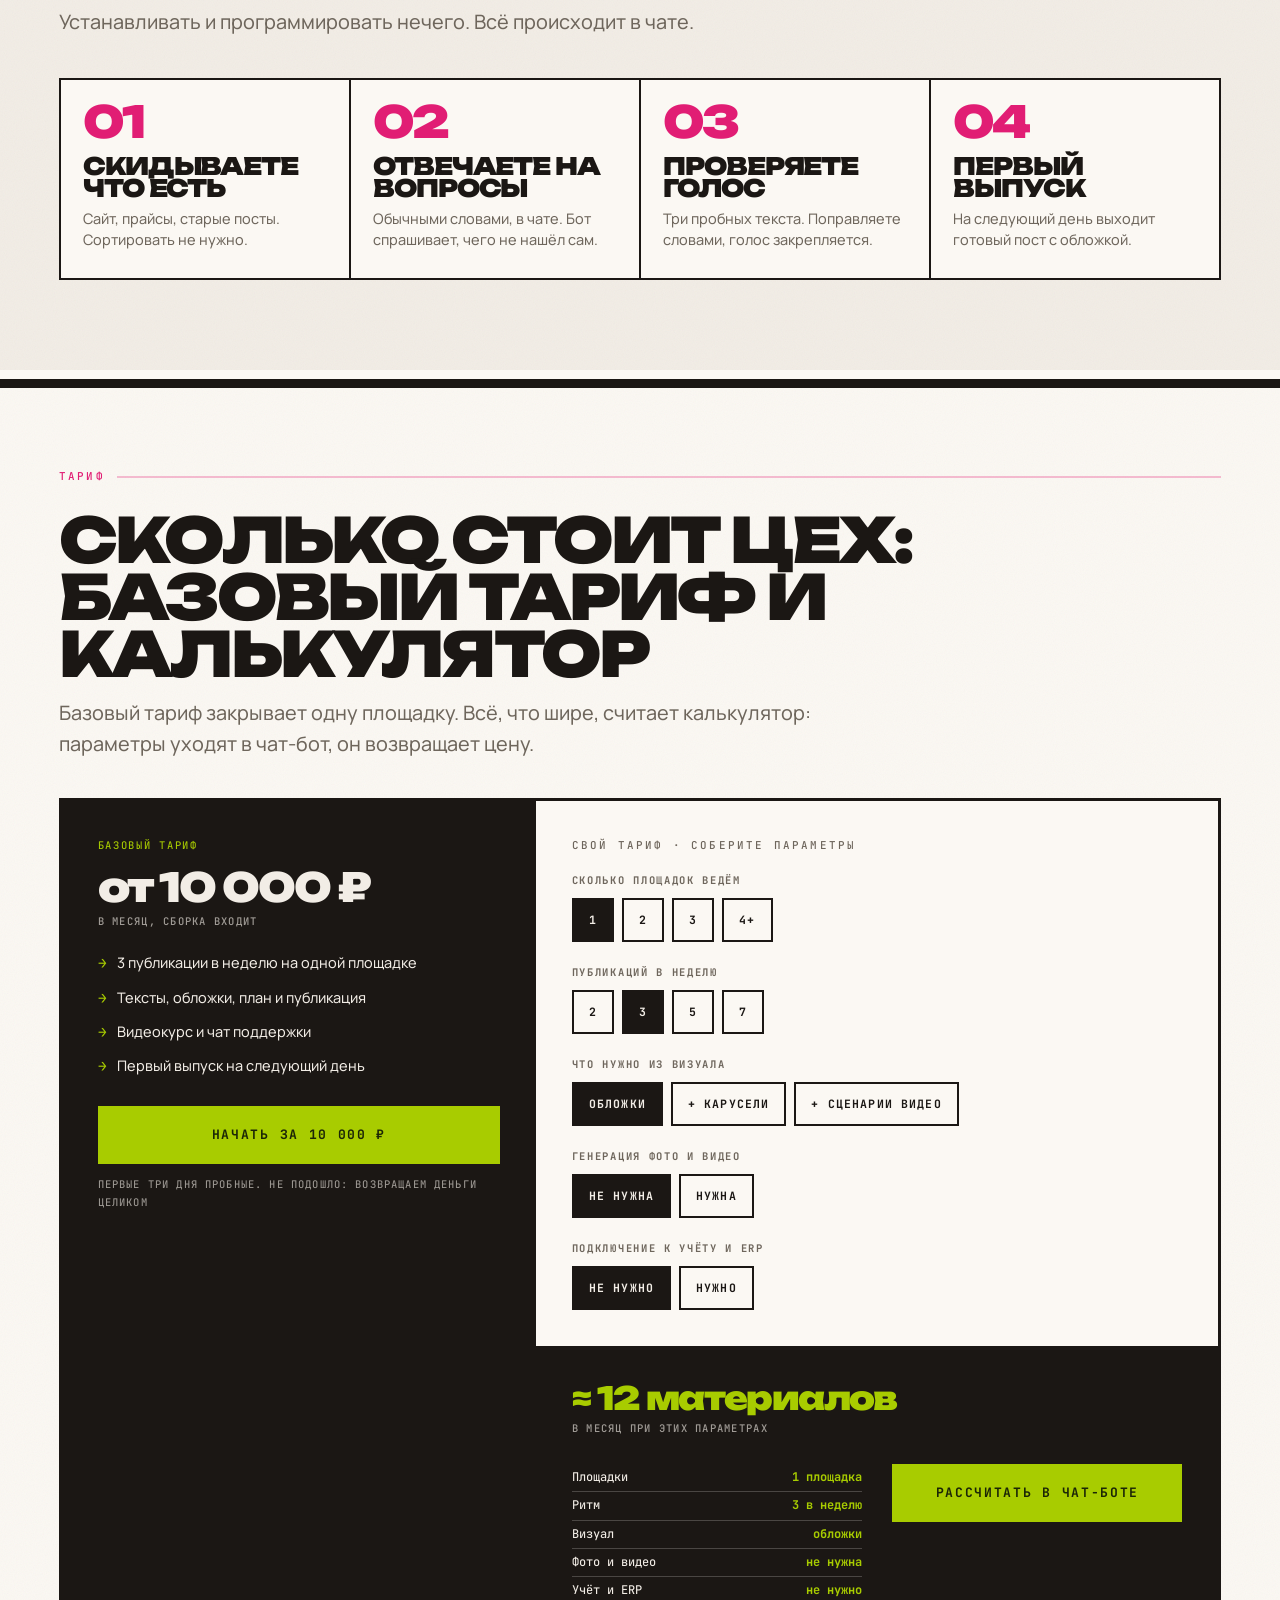
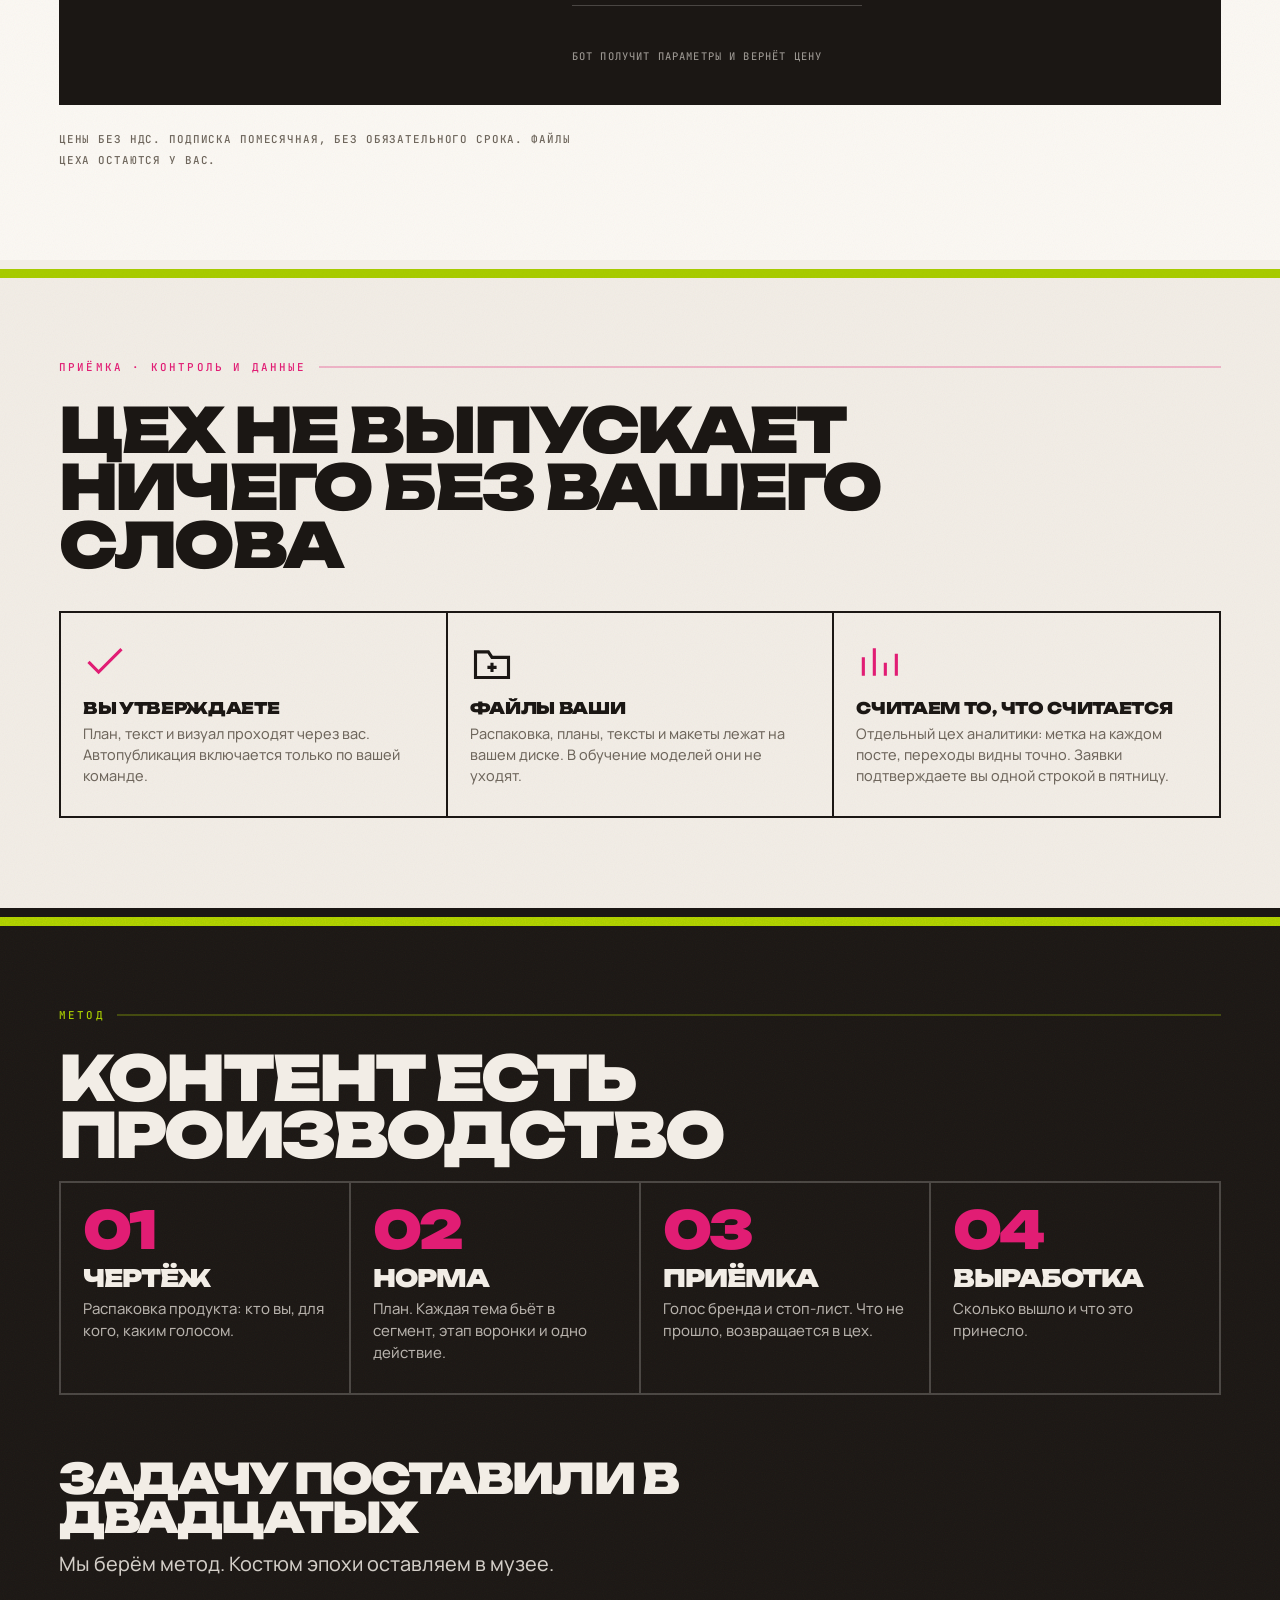
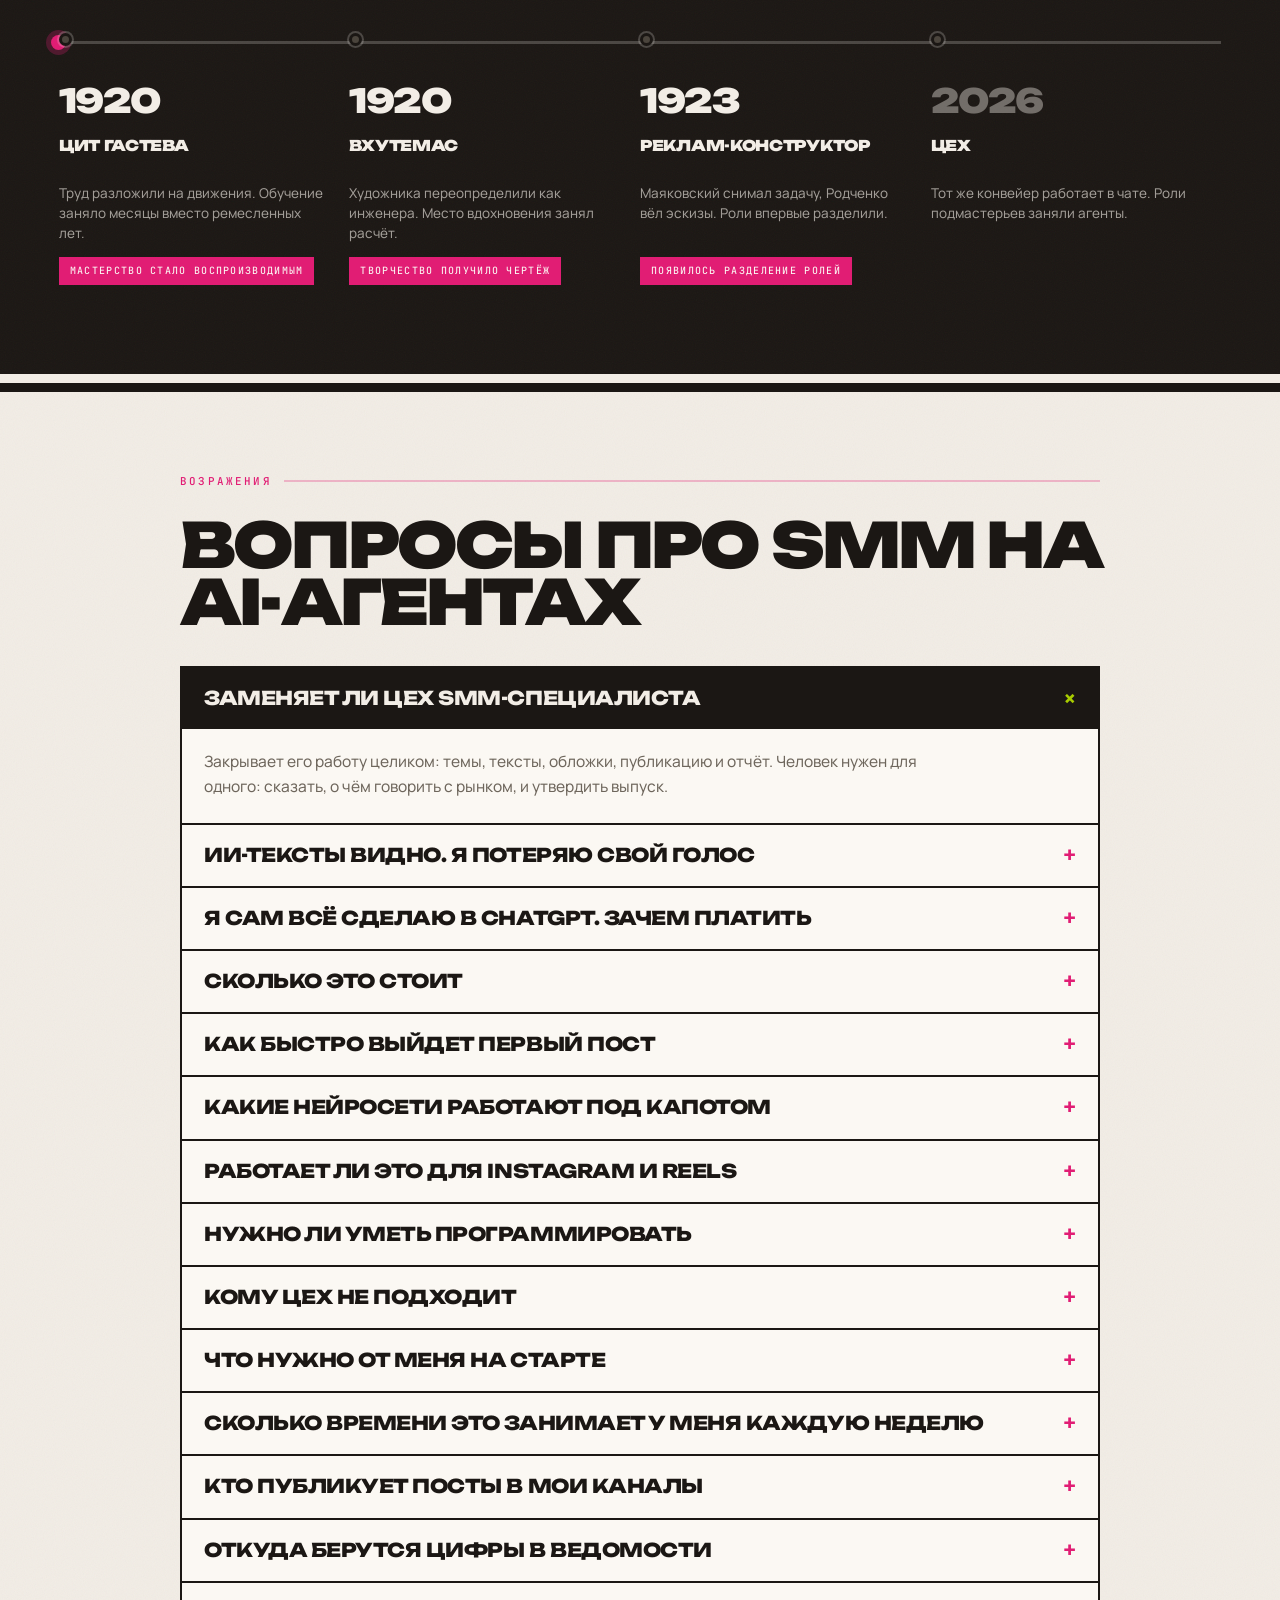
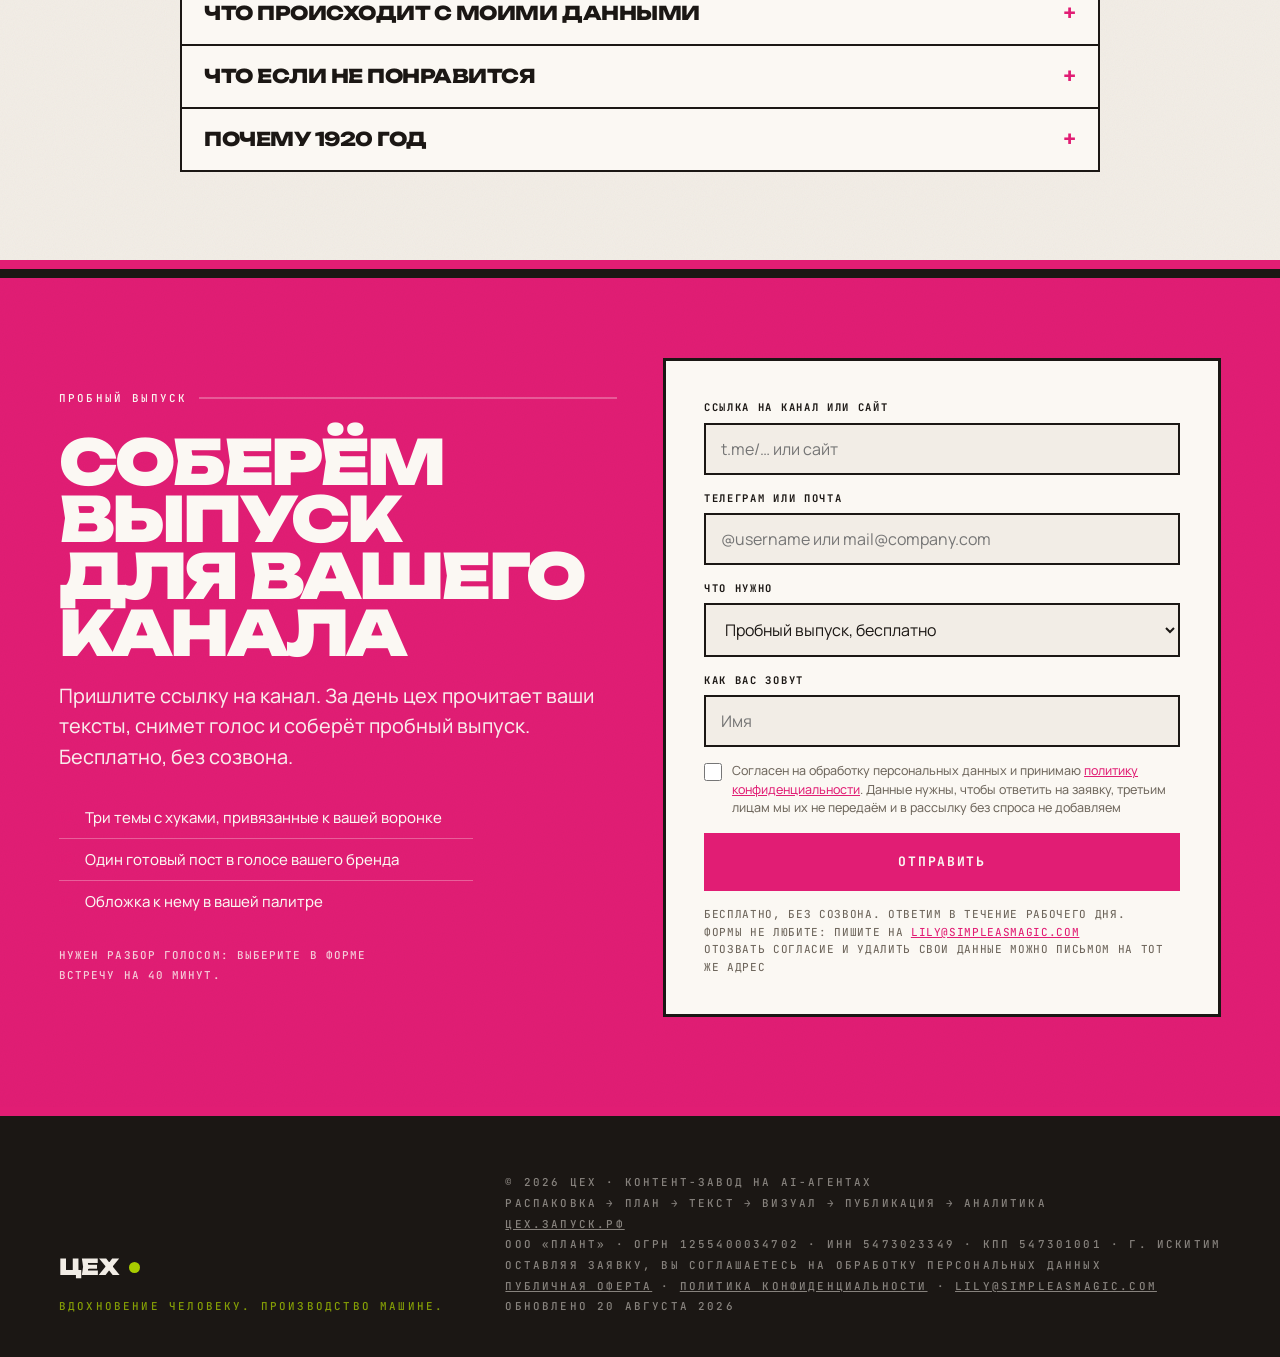
==== commit 3306dfdb: "Add files via upload" ====
--- a/index.html
+++ b/index.html
@@ -30,11 +30,29 @@
 <meta name="twitter:image:alt" content="Плакат ЦЕХ в конструктивистской графике">
 
 <link rel="icon" href="data:image/svg+xml,%3Csvg xmlns='http://www.w3.org/2000/svg' viewBox='0 0 64 64'%3E%3Crect width='64' height='64' fill='%231B1714'/%3E%3Ccircle cx='32' cy='30' r='15' fill='%23A8CC00'/%3E%3Crect x='8' y='44' width='48' height='6' fill='%23E11D74'/%3E%3C/svg%3E">
+<link rel="icon" type="image/png" sizes="32x32" href="/favicon-32x32.png">
+<link rel="icon" type="image/png" sizes="16x16" href="/favicon-16x16.png">
+<link rel="icon" href="/favicon.ico" sizes="48x48">
+<link rel="apple-touch-icon" sizes="180x180" href="/apple-touch-icon.png">
+<link rel="manifest" href="/site.webmanifest">
 
 <!-- АНАЛИТИКА: снимите комментарий и подставьте домен.
      Клики по кнопкам и глубина прокрутки начнут писаться сами: код уже на странице.
 <script defer data-domain="xn--e1a6ab.xn--80anktkl.xn--p1ai" src="https://plausible.io/js/script.js"></script>
 -->
+
+<!-- Yandex.Metrika counter -->
+<script type="text/javascript">
+    (function(m,e,t,r,i,k,a){
+        m[i]=m[i]||function(){(m[i].a=m[i].a||[]).push(arguments)};
+        m[i].l=1*new Date();
+        for (var j = 0; j < document.scripts.length; j++) {if (document.scripts[j].src === r) { return; }}
+        k=e.createElement(t),a=e.getElementsByTagName(t)[0],k.async=1,k.src=r,a.parentNode.insertBefore(k,a)
+    })(window, document,'script','https://mc.yandex.ru/metrika/tag.js?id=111909565', 'ym');
+    ym(111909565, 'init', {ssr:true, webvisor:true, clickmap:true, ecommerce:"dataLayer", referrer: document.referrer, url: location.href, accurateTrackBounce:true, trackLinks:true});
+</script>
+<noscript><div><img src="https://mc.yandex.ru/watch/111909565" style="position:absolute; left:-9999px;" alt="" /></div></noscript>
+<!-- /Yandex.Metrika counter -->
 
 <link rel="preconnect" href="https://fonts.googleapis.com">
 <link rel="preconnect" href="https://fonts.gstatic.com" crossorigin>
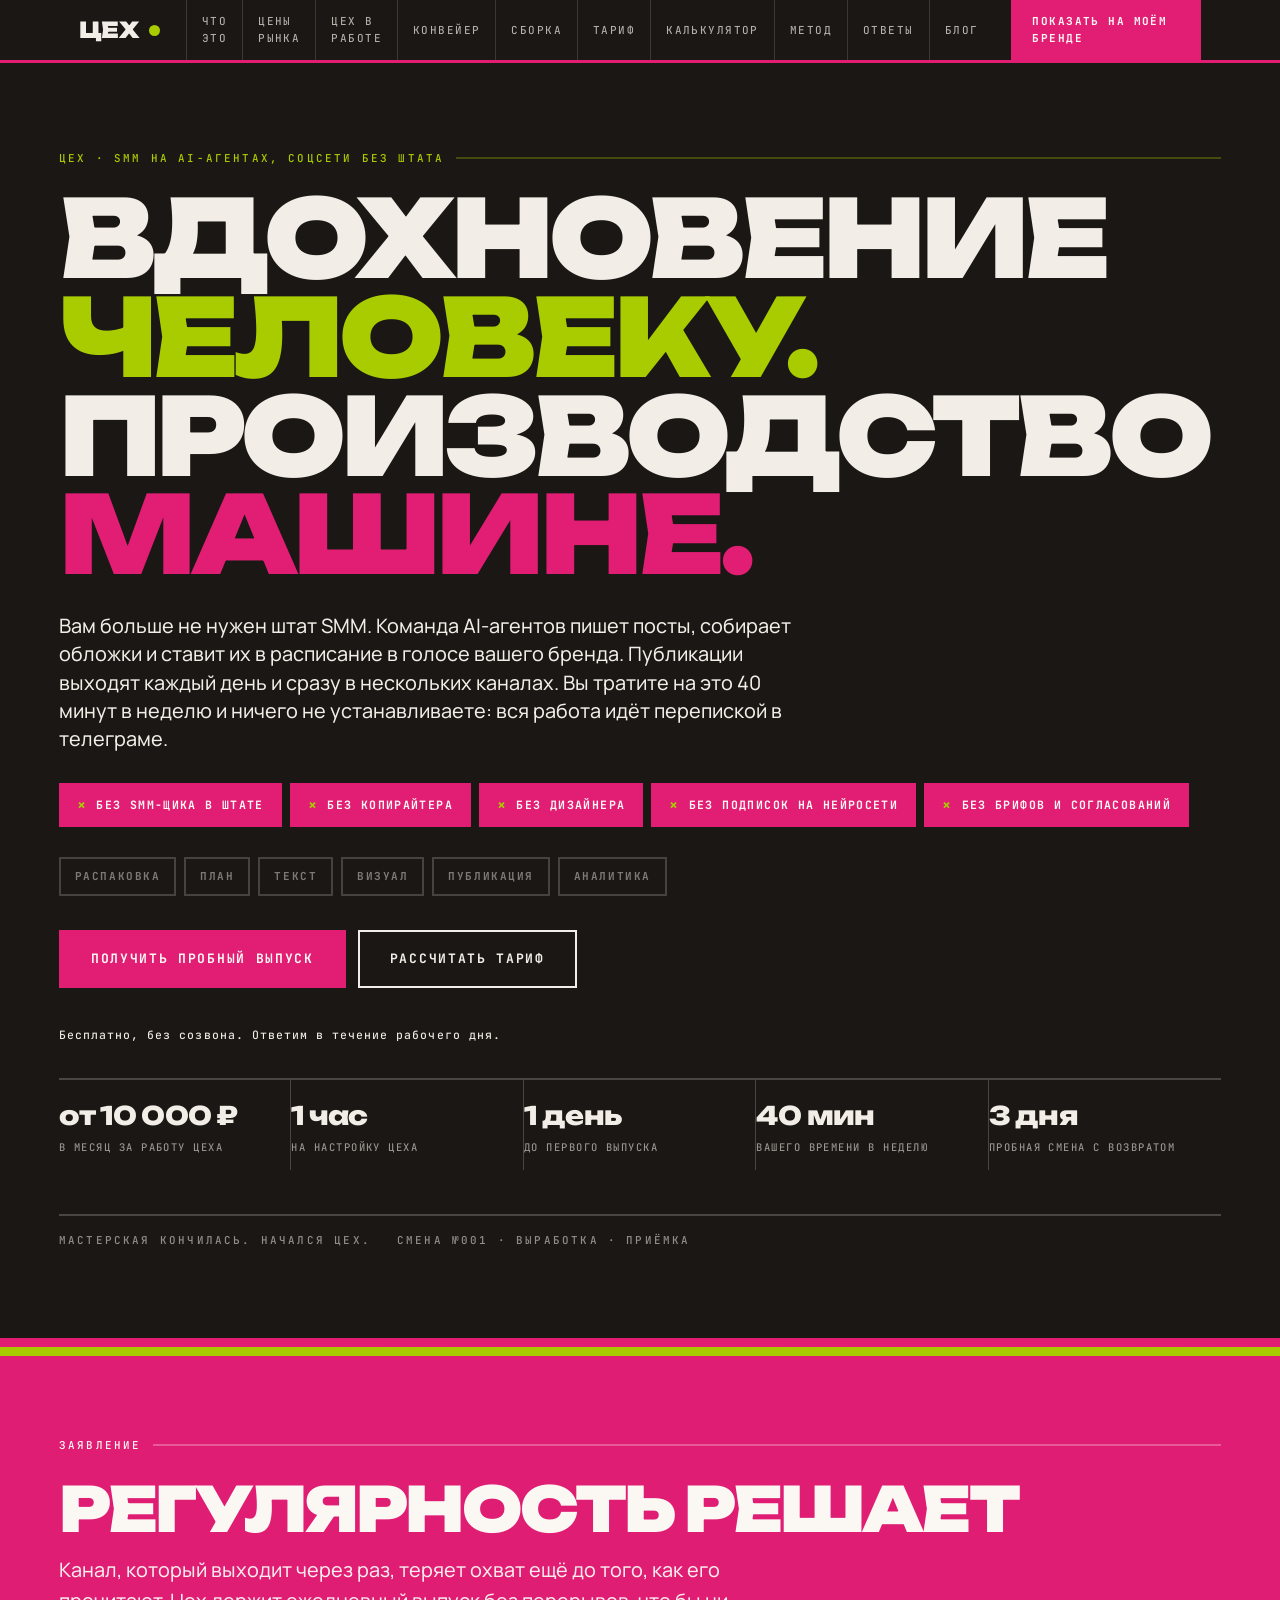
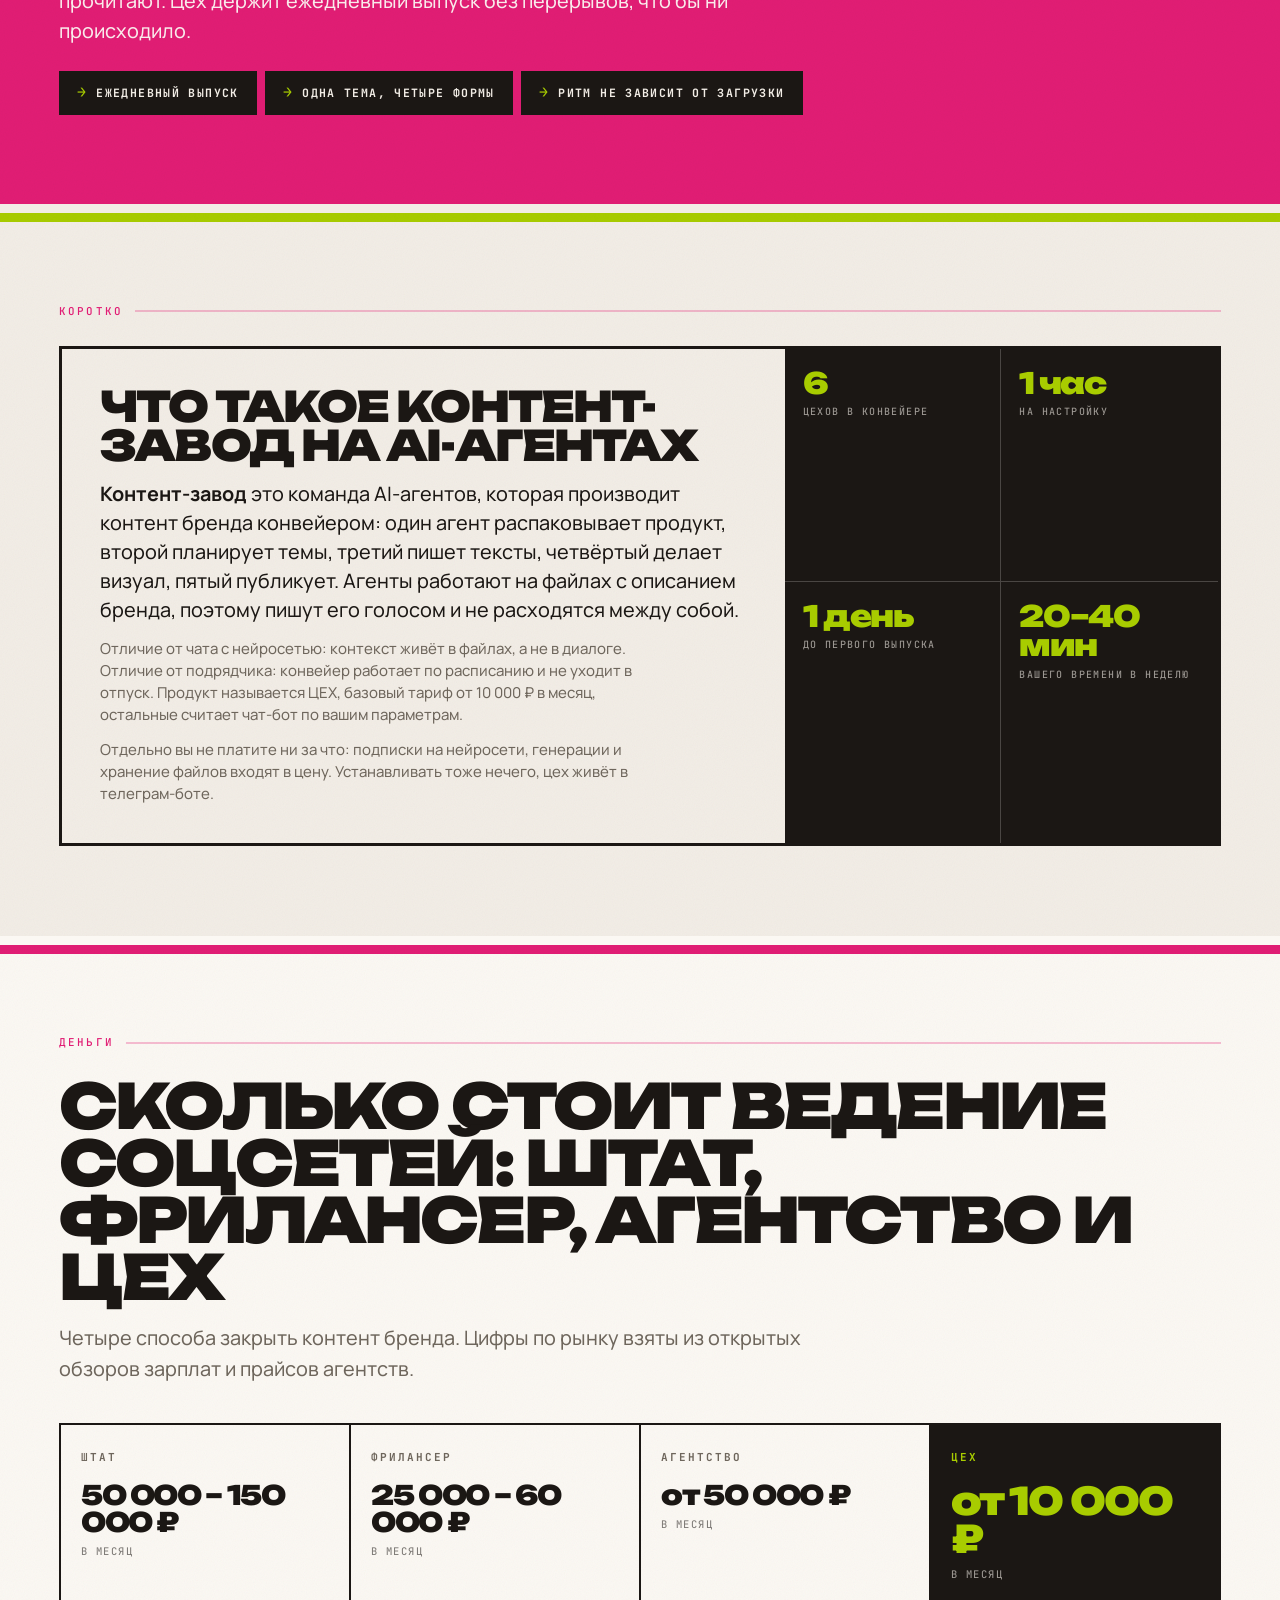
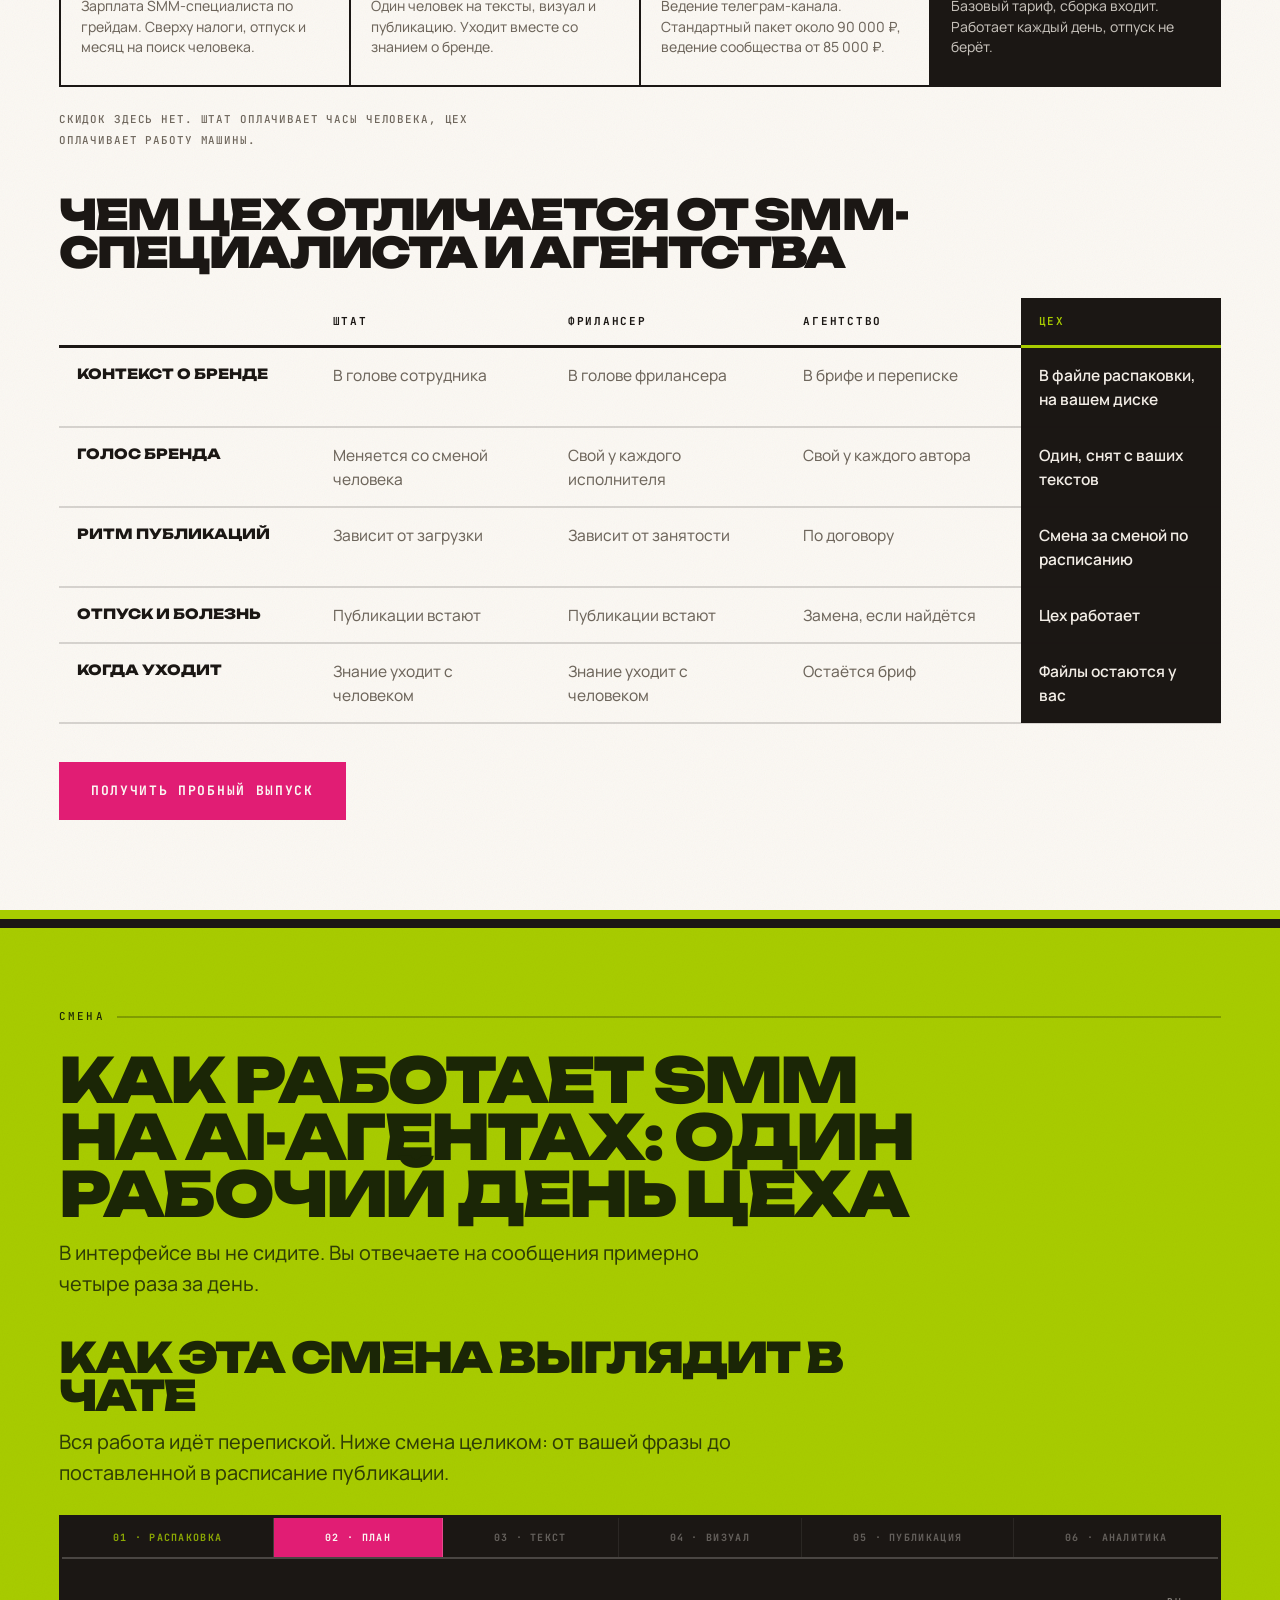
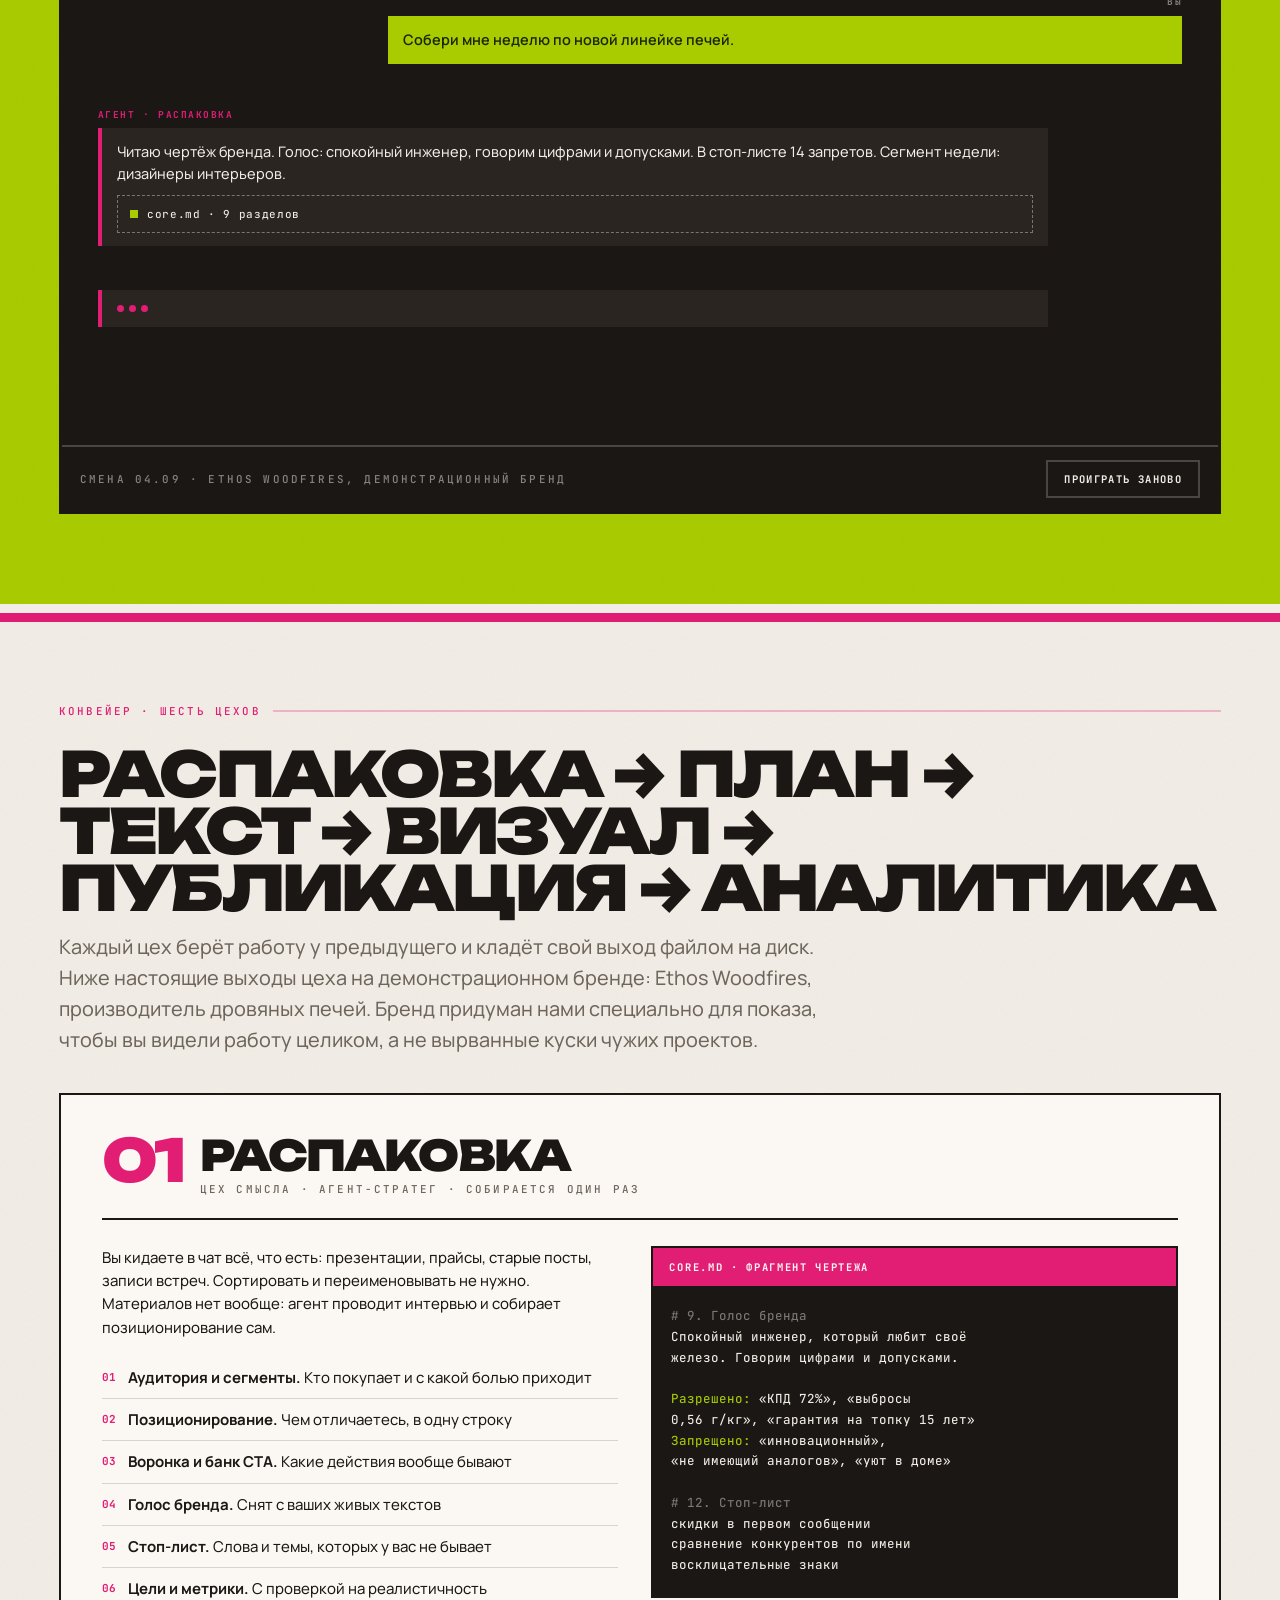
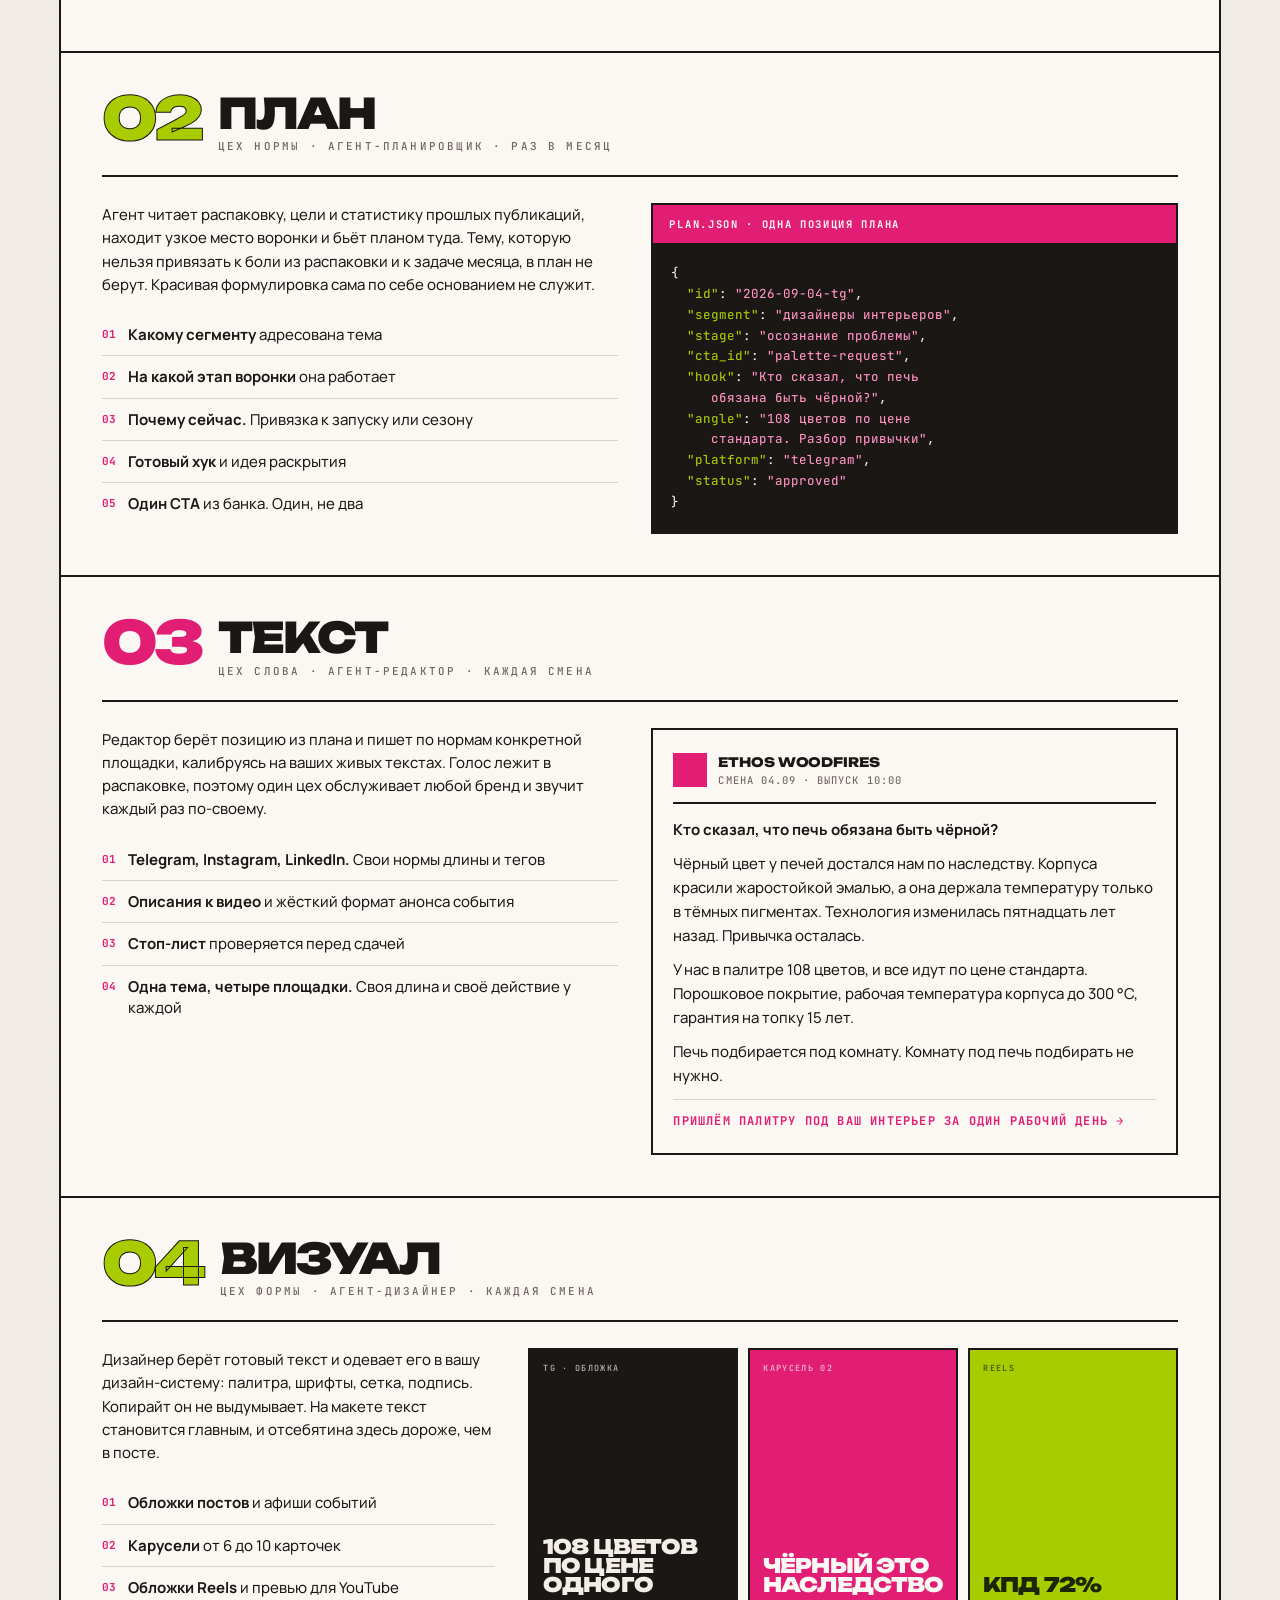
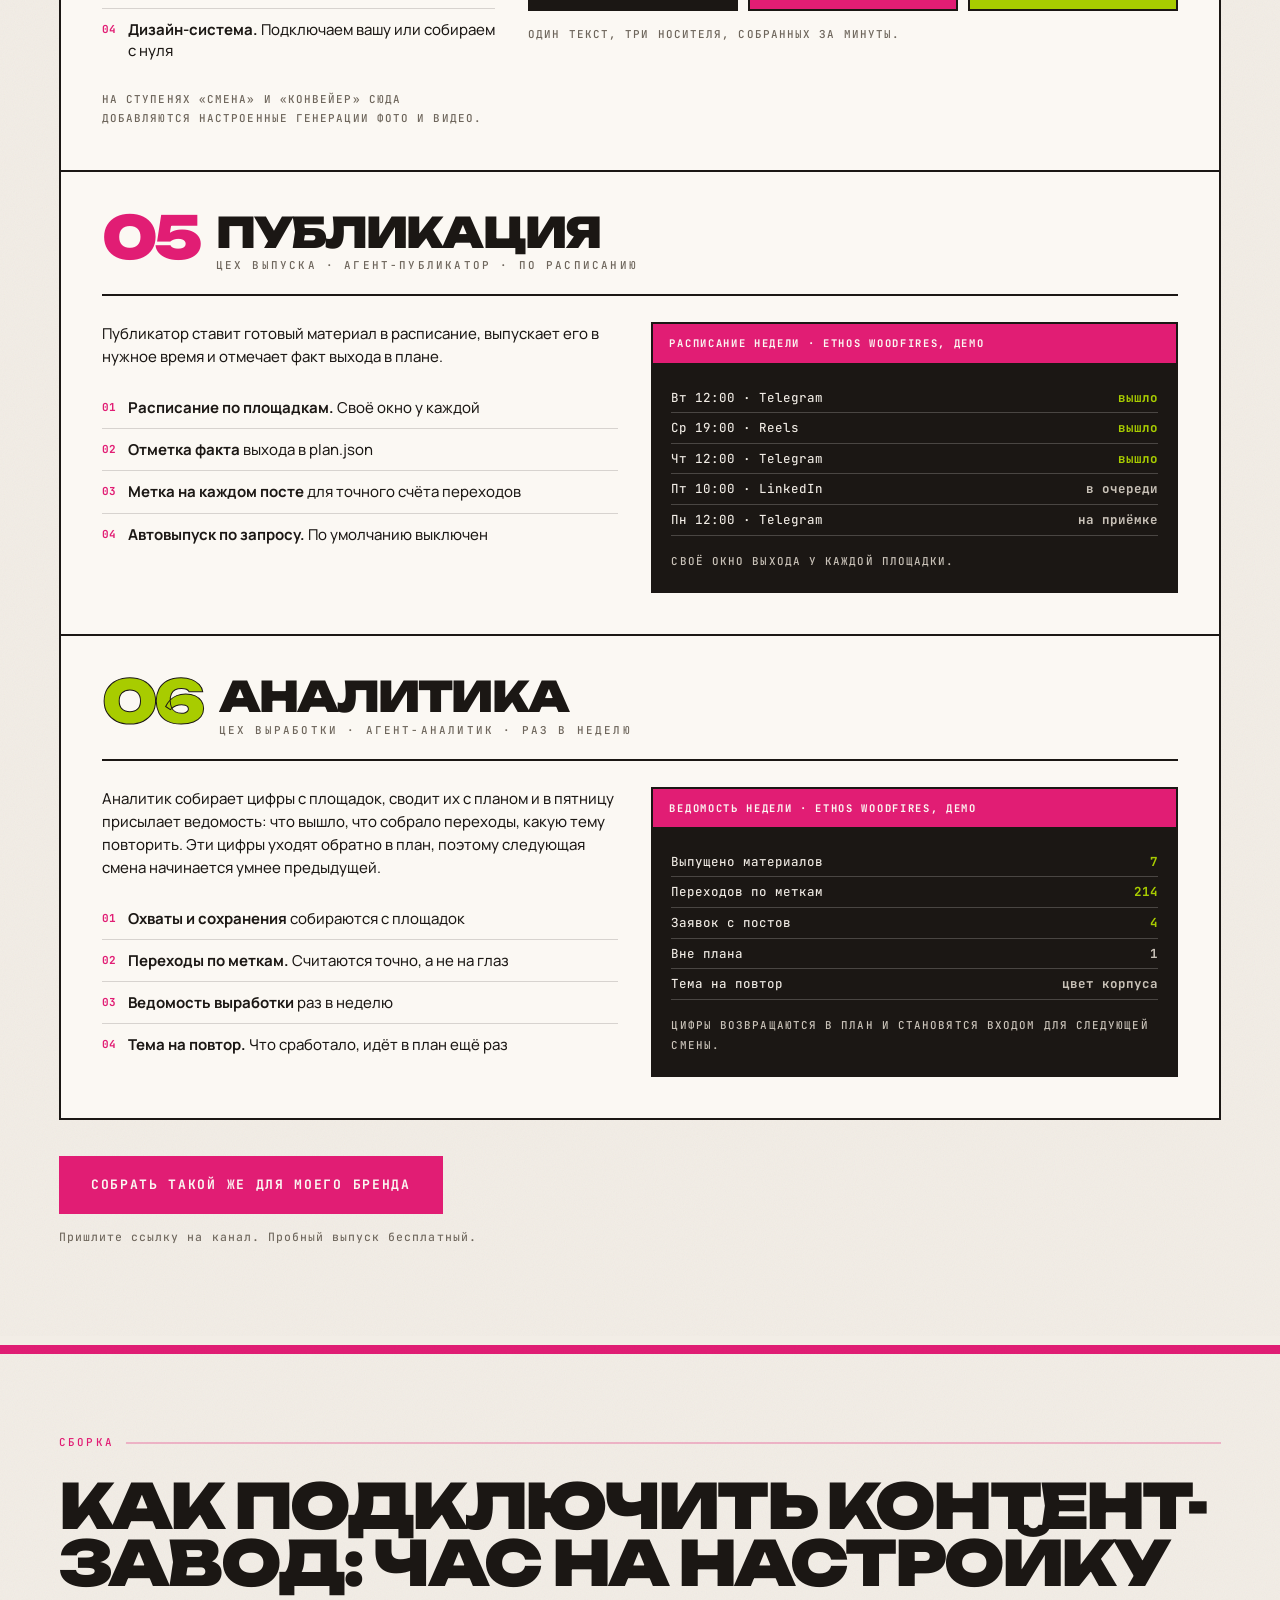
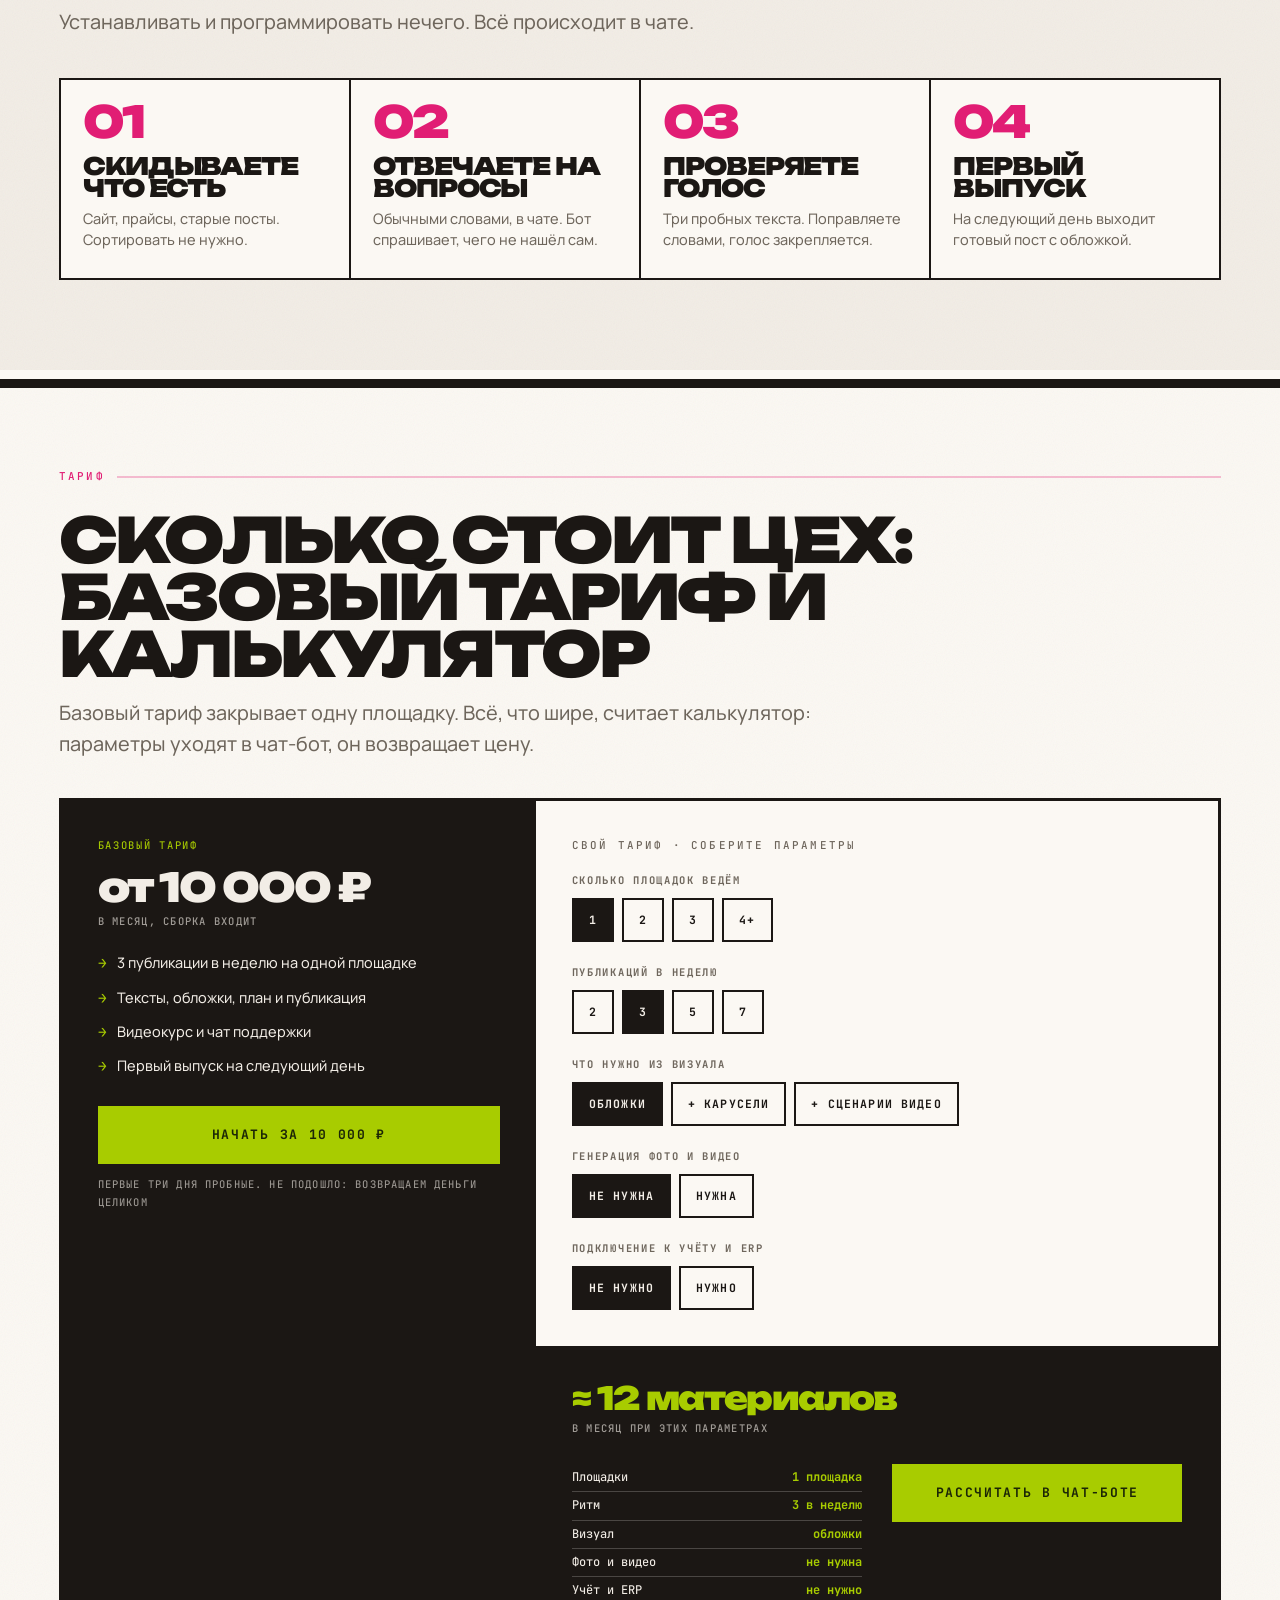
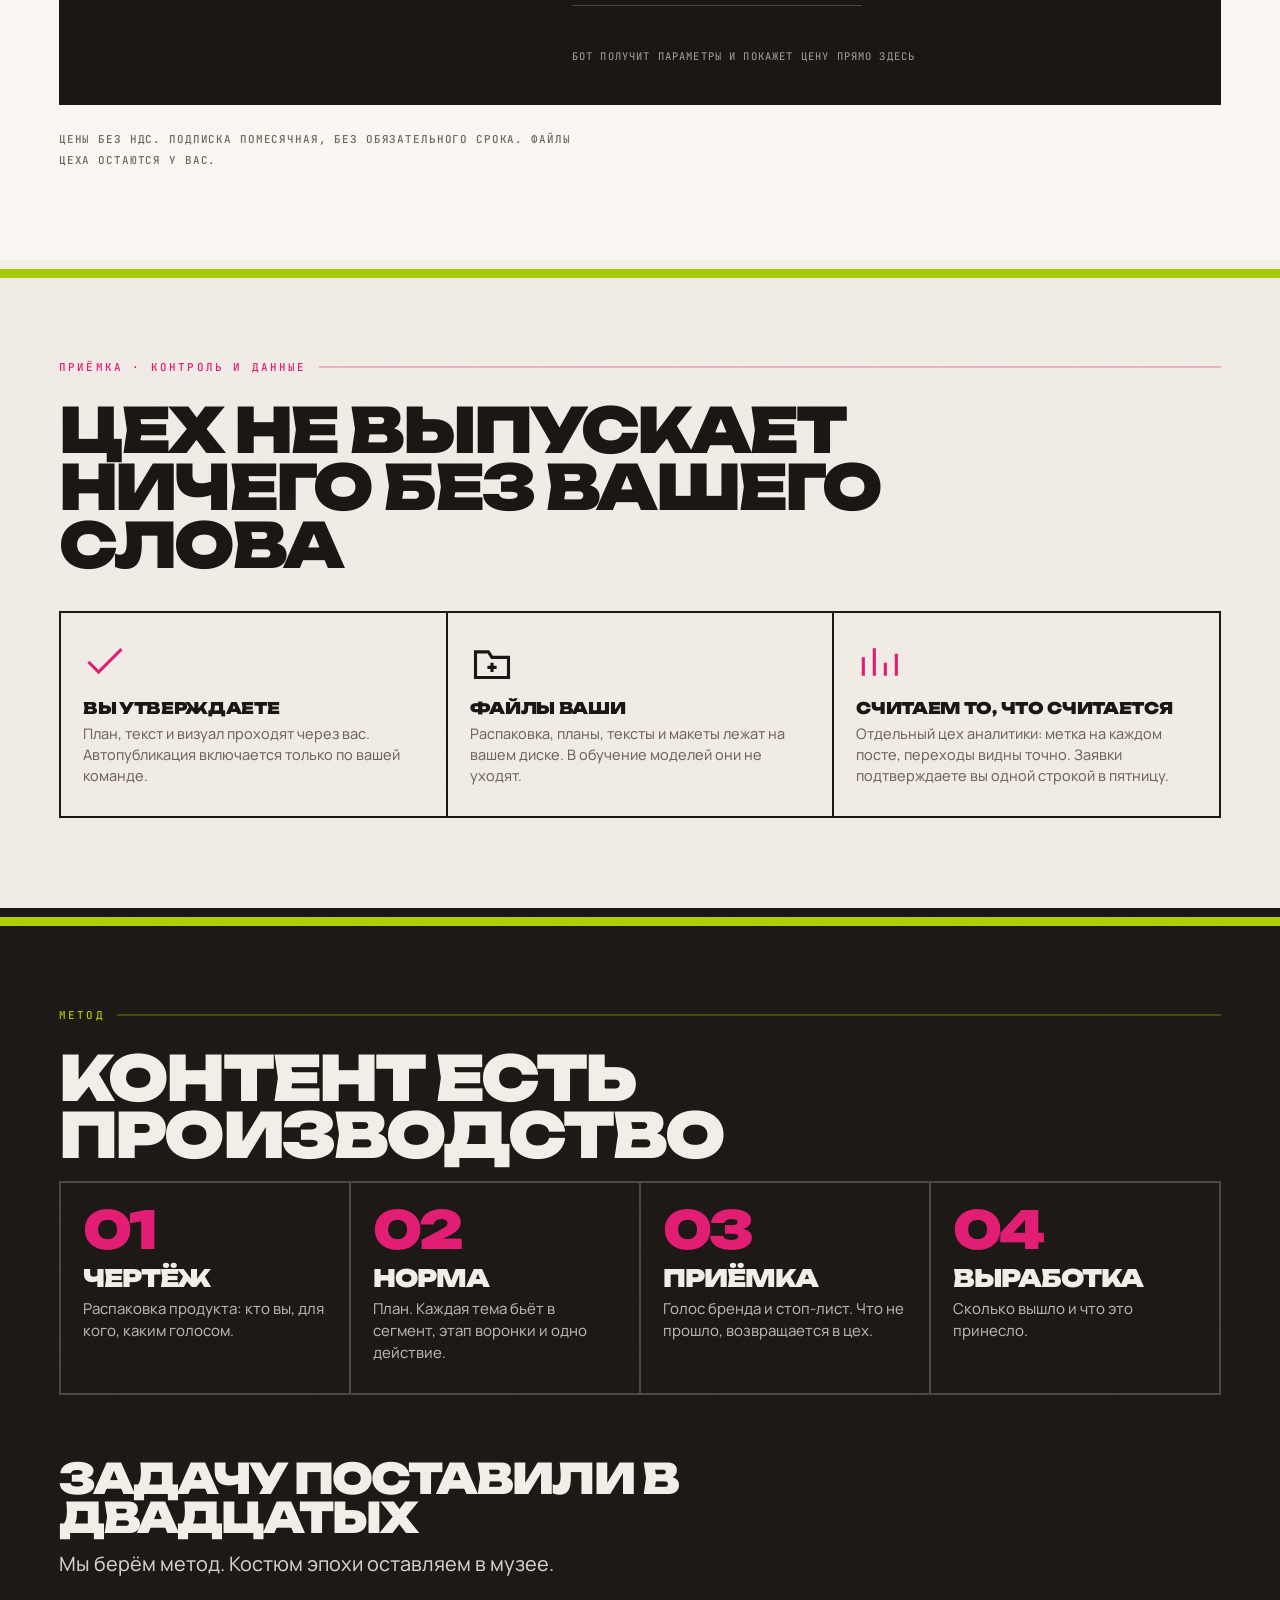
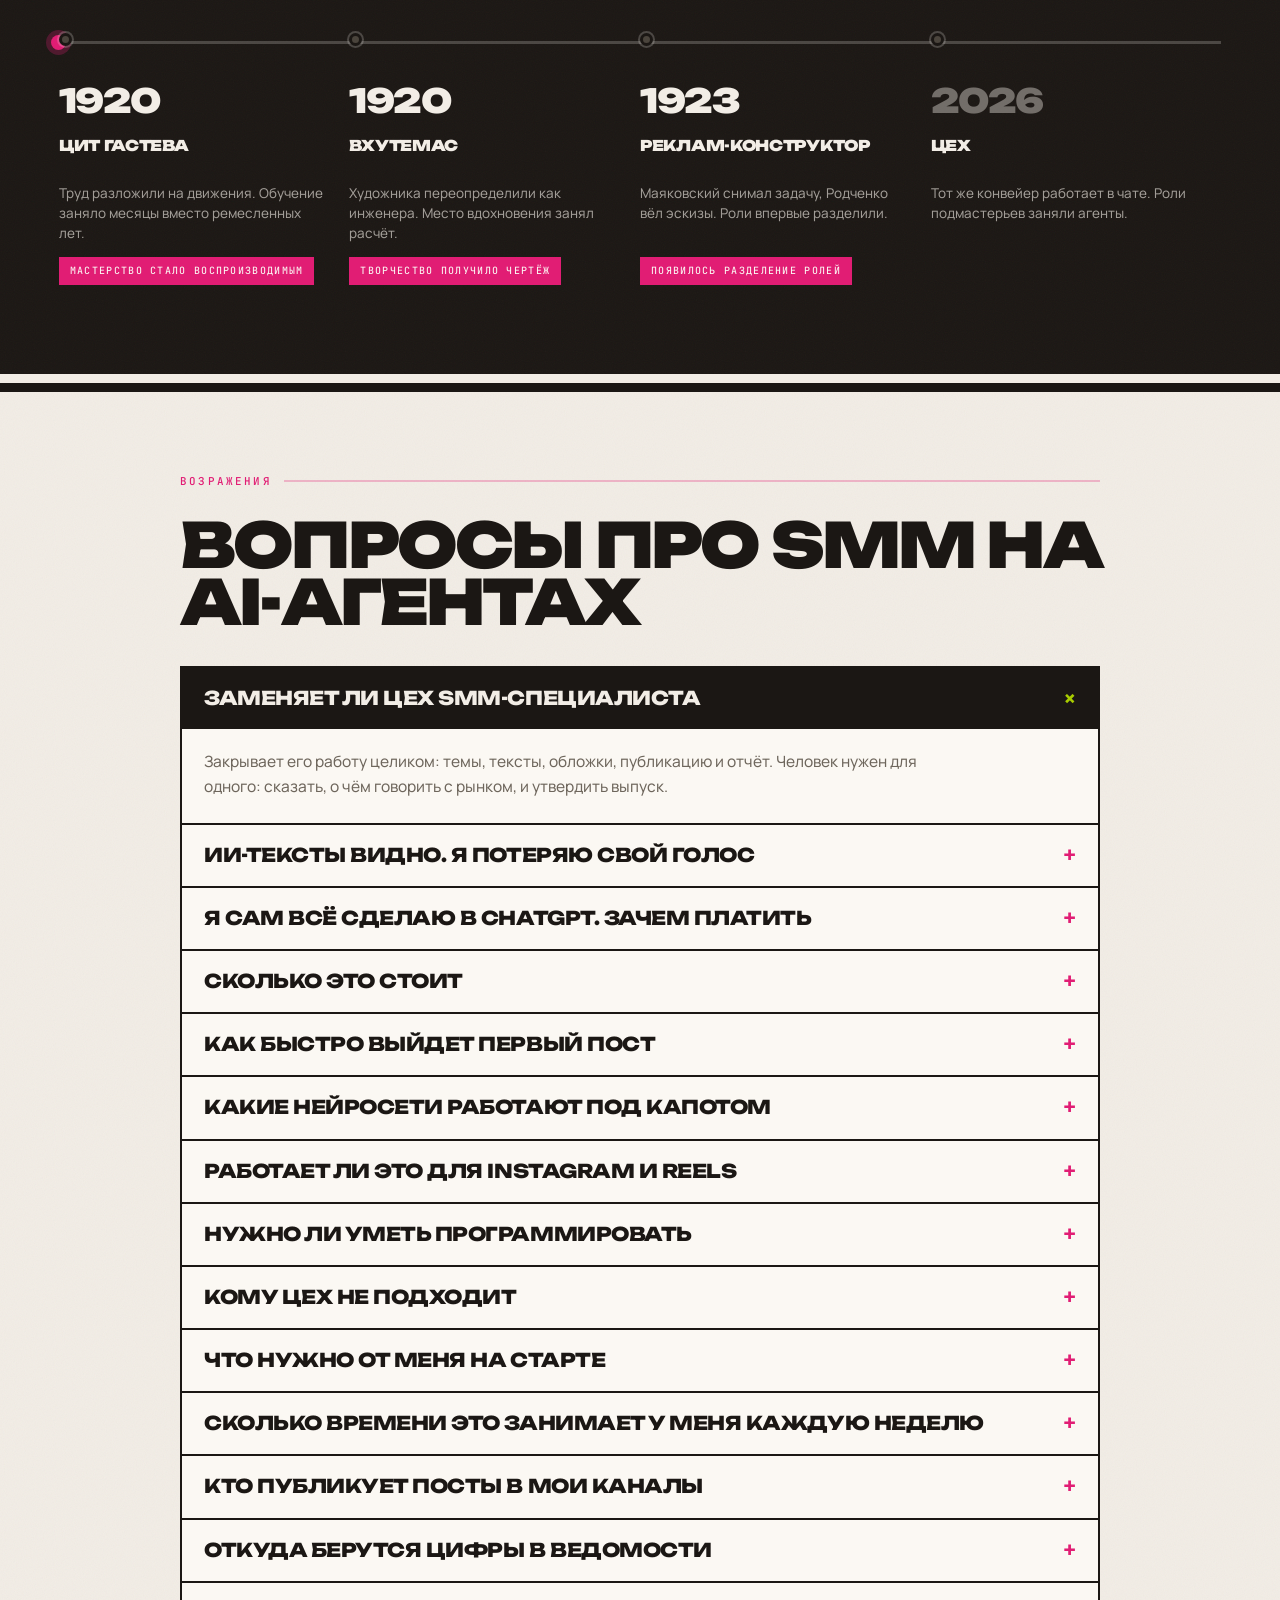
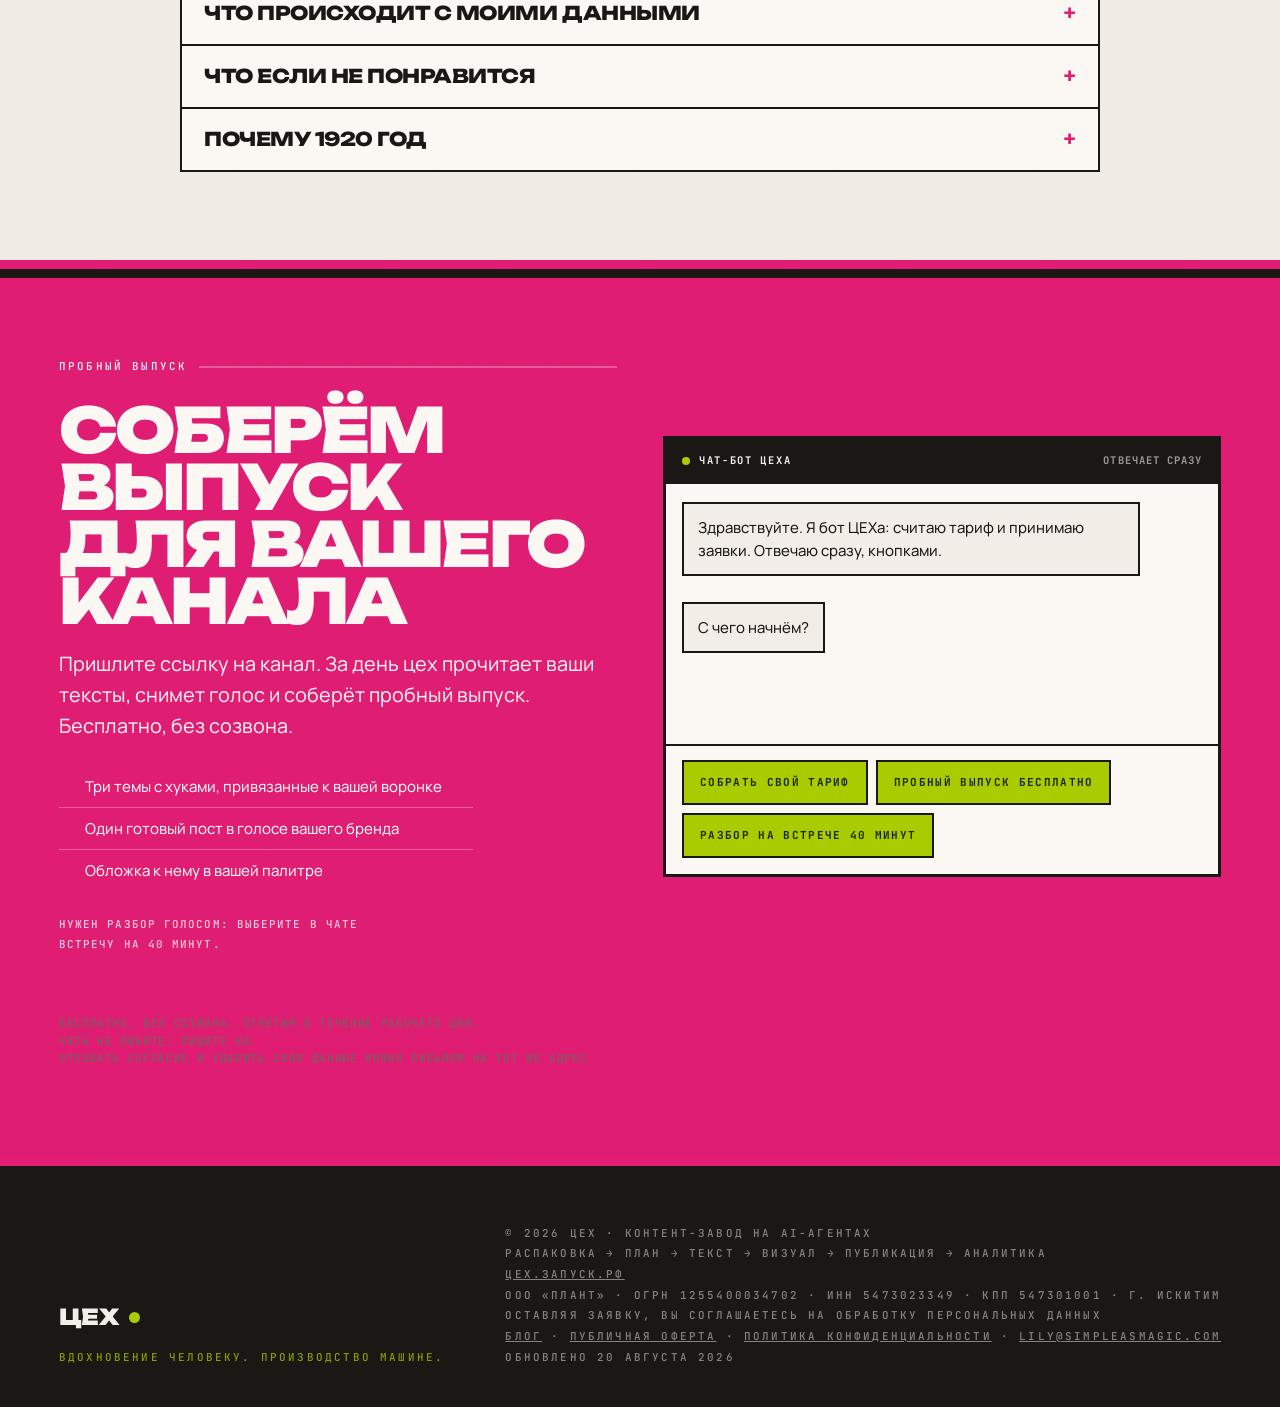
==== commit c14e2ff6: "Add files via upload" ====
--- a/index.html
+++ b/index.html
@@ -30,6 +30,7 @@
 <meta name="twitter:image:alt" content="Плакат ЦЕХ в конструктивистской графике">
 
 <link rel="icon" href="data:image/svg+xml,%3Csvg xmlns='http://www.w3.org/2000/svg' viewBox='0 0 64 64'%3E%3Crect width='64' height='64' fill='%231B1714'/%3E%3Ccircle cx='32' cy='30' r='15' fill='%23A8CC00'/%3E%3Crect x='8' y='44' width='48' height='6' fill='%23E11D74'/%3E%3C/svg%3E">
+
 <link rel="icon" type="image/png" sizes="32x32" href="/favicon-32x32.png">
 <link rel="icon" type="image/png" sizes="16x16" href="/favicon-16x16.png">
 <link rel="icon" href="/favicon.ico" sizes="48x48">
@@ -50,6 +51,7 @@
         k=e.createElement(t),a=e.getElementsByTagName(t)[0],k.async=1,k.src=r,a.parentNode.insertBefore(k,a)
     })(window, document,'script','https://mc.yandex.ru/metrika/tag.js?id=111909565', 'ym');
     ym(111909565, 'init', {ssr:true, webvisor:true, clickmap:true, ecommerce:"dataLayer", referrer: document.referrer, url: location.href, accurateTrackBounce:true, trackLinks:true});
+    window.YM_ID = 111909565;   /* цели чата и калькулятора */
 </script>
 <noscript><div><img src="https://mc.yandex.ru/watch/111909565" style="position:absolute; left:-9999px;" alt="" /></div></noscript>
 <!-- /Yandex.Metrika counter -->
@@ -303,6 +305,7 @@
       <a href="#kalkulyator">Калькулятор</a>
       <a href="#metod">Метод</a>
       <a href="#otvety">Ответы</a>
+      <a href="/blog/">Блог</a>
     </nav>
     <a class="btn btn-fu btn-sm" href="#zayavka" data-cta="header">Показать на моём бренде</a>
   </div>
@@ -872,8 +875,8 @@
             <span>Фото и видео<b id="sumG">не нужна</b></span>
             <span>Учёт и ERP<b id="sumE">не нужно</b></span>
           </div>
-          <a class="btn btn-li btn-blk" id="calcGo" href="#zayavka" data-cta="calc" target="_blank" rel="noopener">Рассчитать в чат-боте</a>
-          <p class="calc-note">Бот получит параметры и вернёт цену</p>
+          <a class="btn btn-li btn-blk" id="calcGo" href="#zayavka" data-cta="calc">Рассчитать в чат-боте</a>
+          <p class="calc-note">Бот получит параметры и покажет цену прямо здесь</p>
         </div>
       </div>
     </div>
@@ -1050,46 +1053,24 @@
           <li data-i="03" style="border-color:rgba(251,248,243,.3)"><span>Обложка к нему в вашей палитре</span></li>
         </ul>
         <p class="mark" style="margin-top:22px;letter-spacing:.1em;line-height:1.9;opacity:.8;max-width:44ch">
-          Нужен разбор голосом: выберите в форме встречу на 40 минут.
+          Нужен разбор голосом: выберите в чате встречу на 40 минут.
         </p>
       </div>
 
-      <div class="form" id="fw">
-        <div class="form-body">
-          <form id="lead" novalidate>
-            <div class="fld"><label for="f2">Ссылка на канал или сайт</label>
-              <input id="f2" name="link" type="text" inputmode="url" required placeholder="t.me/… или сайт"></div>
-            <div class="fld"><label for="f1">Телеграм или почта</label>
-              <input id="f1" name="contact" type="text" autocomplete="email" required placeholder="@username или mail@company.com"></div>
-            <div class="fld"><label for="f3">Что нужно</label>
-              <select id="f3" name="tier">
-                <option value="probny" selected>Пробный выпуск, бесплатно</option>
-                                <option value="razbor">Разбор на встрече 40 минут</option>
-                <option value="naladka">Базовый тариф · от 10 000 ₽ / мес</option>
-                <option value="svoy">Свой тариф · расчёт в чат-боте</option>
-              </select></div>
-            <div class="fld"><label for="f4">Как вас зовут</label>
-              <input id="f4" name="name" type="text" autocomplete="name" placeholder="Имя"></div>
-            <input class="hp" type="text" name="company_website" tabindex="-1" autocomplete="off" aria-hidden="true">
-            <label class="consent">
-              <input type="checkbox" id="f5" name="consent" required>
-              <span>Согласен на обработку персональных данных и принимаю
-              <a href="/privacy.html" target="_blank" rel="noopener">политику конфиденциальности</a>.
-              Данные нужны, чтобы ответить на заявку, третьим лицам мы их не передаём
-              и в рассылку без спроса не добавляем</span>
-            </label>
-            <button class="btn btn-fu btn-blk" type="submit" data-cta="form">Отправить</button>
-          </form>
-          <p class="form-note">
-            Бесплатно, без созвона. Ответим в течение рабочего дня.<br>
-            Формы не любите: пишите на <a href="mailto:lily@simpleasmagic.com">lily@simpleasmagic.com</a><br>
-            Отозвать согласие и удалить свои данные можно письмом на тот же адрес
-          </p>
+      <div class="chat" id="chat">
+        <div class="chat-top">
+          <span class="chat-dot" aria-hidden="true"></span>
+          <b>Чат-бот ЦЕХа</b>
+          <span class="chat-st">отвечает сразу</span>
         </div>
-        <div class="form-ok" role="status" aria-live="polite">
-          <b>Принято</b>
-          <p style="color:var(--ink-soft)">Наш менеджер свяжется с вами в течение рабочего дня.</p>
-        </div>
+        <div class="chat-log" id="chatLog" role="log" aria-live="polite" aria-label="Диалог с ботом"></div>
+        <div class="chat-act" id="chatAct"></div>
+      </div>
+      <p class="form-note" style="margin-top:14px">
+        Бесплатно, без созвона. Ответим в течение рабочего дня.<br>
+        Чаты не любите: пишите на <a href="mailto:lily@simpleasmagic.com">lily@simpleasmagic.com</a><br>
+        Отозвать согласие и удалить свои данные можно письмом на тот же адрес
+      </p>
       </div>
     </div>
   </div>
@@ -1108,7 +1089,7 @@
       <a href="https://xn--e1a6ab.xn--80anktkl.xn--p1ai/">цех.запуск.рф</a><br>
       ООО «ПЛАНТ» · ОГРН 1255400034702 · ИНН 5473023349 · КПП 547301001 · г. Искитим<br>
       Оставляя заявку, вы соглашаетесь на обработку персональных данных<br>
-      <a href="/oferta.html">Публичная оферта</a> · <a href="/privacy.html">Политика конфиденциальности</a> · <a href="mailto:lily@simpleasmagic.com">lily@simpleasmagic.com</a><br>
+      <a href="/blog/">Блог</a> · <a href="/oferta.html">Публичная оферта</a> · <a href="/privacy.html">Политика конфиденциальности</a> · <a href="mailto:lily@simpleasmagic.com">lily@simpleasmagic.com</a><br>
       Обновлено <time datetime="2026-08-20">20 августа 2026</time></p>
   </div>
 </footer>
--- a/style.css
+++ b/style.css
@@ -421,3 +421,66 @@
 .ftr{background:var(--ink);color:var(--paper);padding:clamp(38px,4.4vw,58px) var(--pad) 40px;border-top:9px solid var(--fuchsia)}
 .ftr-in{max-width:1240px;margin:0 auto;display:flex;flex-wrap:wrap;gap:22px;justify-content:space-between;align-items:flex-end}
 .ftr .mark{opacity:.5;line-height:1.9}
+
+
+/* ================= ЧАТ-БОТ ================= */
+.chat{background:var(--paper-2);color:var(--ink);border:3px solid var(--ink);display:flex;flex-direction:column}
+.chat-top{display:flex;align-items:center;gap:9px;padding:13px 16px;border-bottom:2px solid var(--ink);
+  background:var(--ink);color:var(--paper);font-family:var(--f-m);font-size:10.5px;font-weight:700;
+  text-transform:uppercase;letter-spacing:.16em}
+.chat-top b{font-weight:700}
+.chat-top .chat-st{margin-left:auto;opacity:.6;letter-spacing:.1em}
+.chat-dot{width:8px;height:8px;background:var(--lime);border-radius:50%;flex:none}
+
+.chat-log{padding:18px 16px 6px;overflow-y:auto;max-height:min(56vh,520px);min-height:260px;
+  display:flex;flex-direction:column;gap:10px;scroll-behavior:smooth}
+.chat-log::-webkit-scrollbar{width:6px}
+.chat-log::-webkit-scrollbar-thumb{background:var(--line)}
+
+.msg{max-width:88%;font-family:var(--f-b);font-size:15px;line-height:1.55;padding:12px 14px;border:2px solid var(--ink)}
+.msg a{color:var(--fuchsia)}
+.msg-b{align-self:flex-start;background:var(--paper)}
+.msg-m{align-self:flex-end;background:var(--ink);color:var(--paper);border-color:var(--ink)}
+.msg-sum{display:block;font-family:var(--f-d);font-weight:900;font-size:clamp(21px,2.4vw,27px);
+  text-transform:uppercase;letter-spacing:-.03em;line-height:1.1}
+.msg-sub{display:block;font-family:var(--f-m);font-size:11px;text-transform:uppercase;
+  letter-spacing:.1em;color:var(--ink-soft);margin-top:6px;line-height:1.6}
+.msg-h{display:block;font-family:var(--f-m);font-size:10px;font-weight:700;text-transform:uppercase;
+  letter-spacing:.18em;color:var(--fuchsia);margin:14px 0 6px;font-style:normal}
+.msg-l,.msg-p{list-style:none;margin:0;padding:0;font-size:14px}
+.msg-l li{padding:4px 0;border-bottom:1px solid var(--line)}
+.msg-p li{display:flex;justify-content:space-between;gap:14px;padding:4px 0;border-bottom:1px solid var(--line)}
+.msg-p li span{font-family:var(--f-m);font-size:10.5px;text-transform:uppercase;letter-spacing:.12em;color:var(--ink-soft)}
+.msg-l li:last-child,.msg-p li:last-child{border-bottom:0}
+
+.msg-typing{display:flex;gap:5px;align-items:center;padding:16px 14px}
+.msg-typing i{width:6px;height:6px;background:var(--ink);border-radius:50%;opacity:.3;animation:chatdot 1s infinite}
+.msg-typing i:nth-child(2){animation-delay:.15s}
+.msg-typing i:nth-child(3){animation-delay:.3s}
+@keyframes chatdot{0%,60%,100%{opacity:.25;transform:translateY(0)}30%{opacity:.9;transform:translateY(-3px)}}
+
+.chat-act{display:flex;flex-wrap:wrap;gap:8px;padding:14px 16px 16px;border-top:2px solid var(--ink);
+  background:var(--paper-2);min-height:66px;align-items:center}
+.chat-b{font-family:var(--f-m);font-size:11px;font-weight:700;text-transform:uppercase;letter-spacing:.12em;
+  padding:12px 16px;background:var(--lime);color:var(--lime-on);border:2px solid var(--ink);cursor:pointer;
+  transition:transform .14s ease,background .14s ease}
+.chat-b:hover{transform:translate(2px,-2px);background:var(--ink);color:var(--lime)}
+.chat-b:focus-visible{outline:3px solid var(--fuchsia);outline-offset:2px}
+.chat-b-soft{background:transparent;color:var(--ink)}
+.chat-b-soft:hover{background:var(--ink);color:var(--paper)}
+
+.chat-in{display:flex;flex-wrap:wrap;gap:8px;width:100%}
+.chat-in input{flex:1 1 220px;min-width:0;font-family:var(--f-b);font-size:16px;color:var(--ink);
+  background:var(--paper);border:2px solid var(--ink);padding:11px 14px}
+.chat-in input:focus{outline:none;border-color:var(--fuchsia);background:#fff}
+.chat-in input.bad{border-color:var(--fuchsia);background:#fff}
+
+@media(max-width:760px){
+  .chat-log{max-height:62vh}
+  .msg{max-width:94%;font-size:14.5px}
+}
+@media(prefers-reduced-motion:reduce){
+  .chat-log{scroll-behavior:auto}
+  .msg-typing i{animation:none}
+  .chat-b:hover{transform:none}
+}
--- a/style.css
+++ b/style.css
@@ -421,3 +421,66 @@
 .ftr{background:var(--ink);color:var(--paper);padding:clamp(38px,4.4vw,58px) var(--pad) 40px;border-top:9px solid var(--fuchsia)}
 .ftr-in{max-width:1240px;margin:0 auto;display:flex;flex-wrap:wrap;gap:22px;justify-content:space-between;align-items:flex-end}
 .ftr .mark{opacity:.5;line-height:1.9}
+
+
+/* ================= ЧАТ-БОТ ================= */
+.chat{background:var(--paper-2);color:var(--ink);border:3px solid var(--ink);display:flex;flex-direction:column}
+.chat-top{display:flex;align-items:center;gap:9px;padding:13px 16px;border-bottom:2px solid var(--ink);
+  background:var(--ink);color:var(--paper);font-family:var(--f-m);font-size:10.5px;font-weight:700;
+  text-transform:uppercase;letter-spacing:.16em}
+.chat-top b{font-weight:700}
+.chat-top .chat-st{margin-left:auto;opacity:.6;letter-spacing:.1em}
+.chat-dot{width:8px;height:8px;background:var(--lime);border-radius:50%;flex:none}
+
+.chat-log{padding:18px 16px 6px;overflow-y:auto;max-height:min(56vh,520px);min-height:260px;
+  display:flex;flex-direction:column;gap:10px;scroll-behavior:smooth}
+.chat-log::-webkit-scrollbar{width:6px}
+.chat-log::-webkit-scrollbar-thumb{background:var(--line)}
+
+.msg{max-width:88%;font-family:var(--f-b);font-size:15px;line-height:1.55;padding:12px 14px;border:2px solid var(--ink)}
+.msg a{color:var(--fuchsia)}
+.msg-b{align-self:flex-start;background:var(--paper)}
+.msg-m{align-self:flex-end;background:var(--ink);color:var(--paper);border-color:var(--ink)}
+.msg-sum{display:block;font-family:var(--f-d);font-weight:900;font-size:clamp(21px,2.4vw,27px);
+  text-transform:uppercase;letter-spacing:-.03em;line-height:1.1}
+.msg-sub{display:block;font-family:var(--f-m);font-size:11px;text-transform:uppercase;
+  letter-spacing:.1em;color:var(--ink-soft);margin-top:6px;line-height:1.6}
+.msg-h{display:block;font-family:var(--f-m);font-size:10px;font-weight:700;text-transform:uppercase;
+  letter-spacing:.18em;color:var(--fuchsia);margin:14px 0 6px;font-style:normal}
+.msg-l,.msg-p{list-style:none;margin:0;padding:0;font-size:14px}
+.msg-l li{padding:4px 0;border-bottom:1px solid var(--line)}
+.msg-p li{display:flex;justify-content:space-between;gap:14px;padding:4px 0;border-bottom:1px solid var(--line)}
+.msg-p li span{font-family:var(--f-m);font-size:10.5px;text-transform:uppercase;letter-spacing:.12em;color:var(--ink-soft)}
+.msg-l li:last-child,.msg-p li:last-child{border-bottom:0}
+
+.msg-typing{display:flex;gap:5px;align-items:center;padding:16px 14px}
+.msg-typing i{width:6px;height:6px;background:var(--ink);border-radius:50%;opacity:.3;animation:chatdot 1s infinite}
+.msg-typing i:nth-child(2){animation-delay:.15s}
+.msg-typing i:nth-child(3){animation-delay:.3s}
+@keyframes chatdot{0%,60%,100%{opacity:.25;transform:translateY(0)}30%{opacity:.9;transform:translateY(-3px)}}
+
+.chat-act{display:flex;flex-wrap:wrap;gap:8px;padding:14px 16px 16px;border-top:2px solid var(--ink);
+  background:var(--paper-2);min-height:66px;align-items:center}
+.chat-b{font-family:var(--f-m);font-size:11px;font-weight:700;text-transform:uppercase;letter-spacing:.12em;
+  padding:12px 16px;background:var(--lime);color:var(--lime-on);border:2px solid var(--ink);cursor:pointer;
+  transition:transform .14s ease,background .14s ease}
+.chat-b:hover{transform:translate(2px,-2px);background:var(--ink);color:var(--lime)}
+.chat-b:focus-visible{outline:3px solid var(--fuchsia);outline-offset:2px}
+.chat-b-soft{background:transparent;color:var(--ink)}
+.chat-b-soft:hover{background:var(--ink);color:var(--paper)}
+
+.chat-in{display:flex;flex-wrap:wrap;gap:8px;width:100%}
+.chat-in input{flex:1 1 220px;min-width:0;font-family:var(--f-b);font-size:16px;color:var(--ink);
+  background:var(--paper);border:2px solid var(--ink);padding:11px 14px}
+.chat-in input:focus{outline:none;border-color:var(--fuchsia);background:#fff}
+.chat-in input.bad{border-color:var(--fuchsia);background:#fff}
+
+@media(max-width:760px){
+  .chat-log{max-height:62vh}
+  .msg{max-width:94%;font-size:14.5px}
+}
+@media(prefers-reduced-motion:reduce){
+  .chat-log{scroll-behavior:auto}
+  .msg-typing i{animation:none}
+  .chat-b:hover{transform:none}
+}
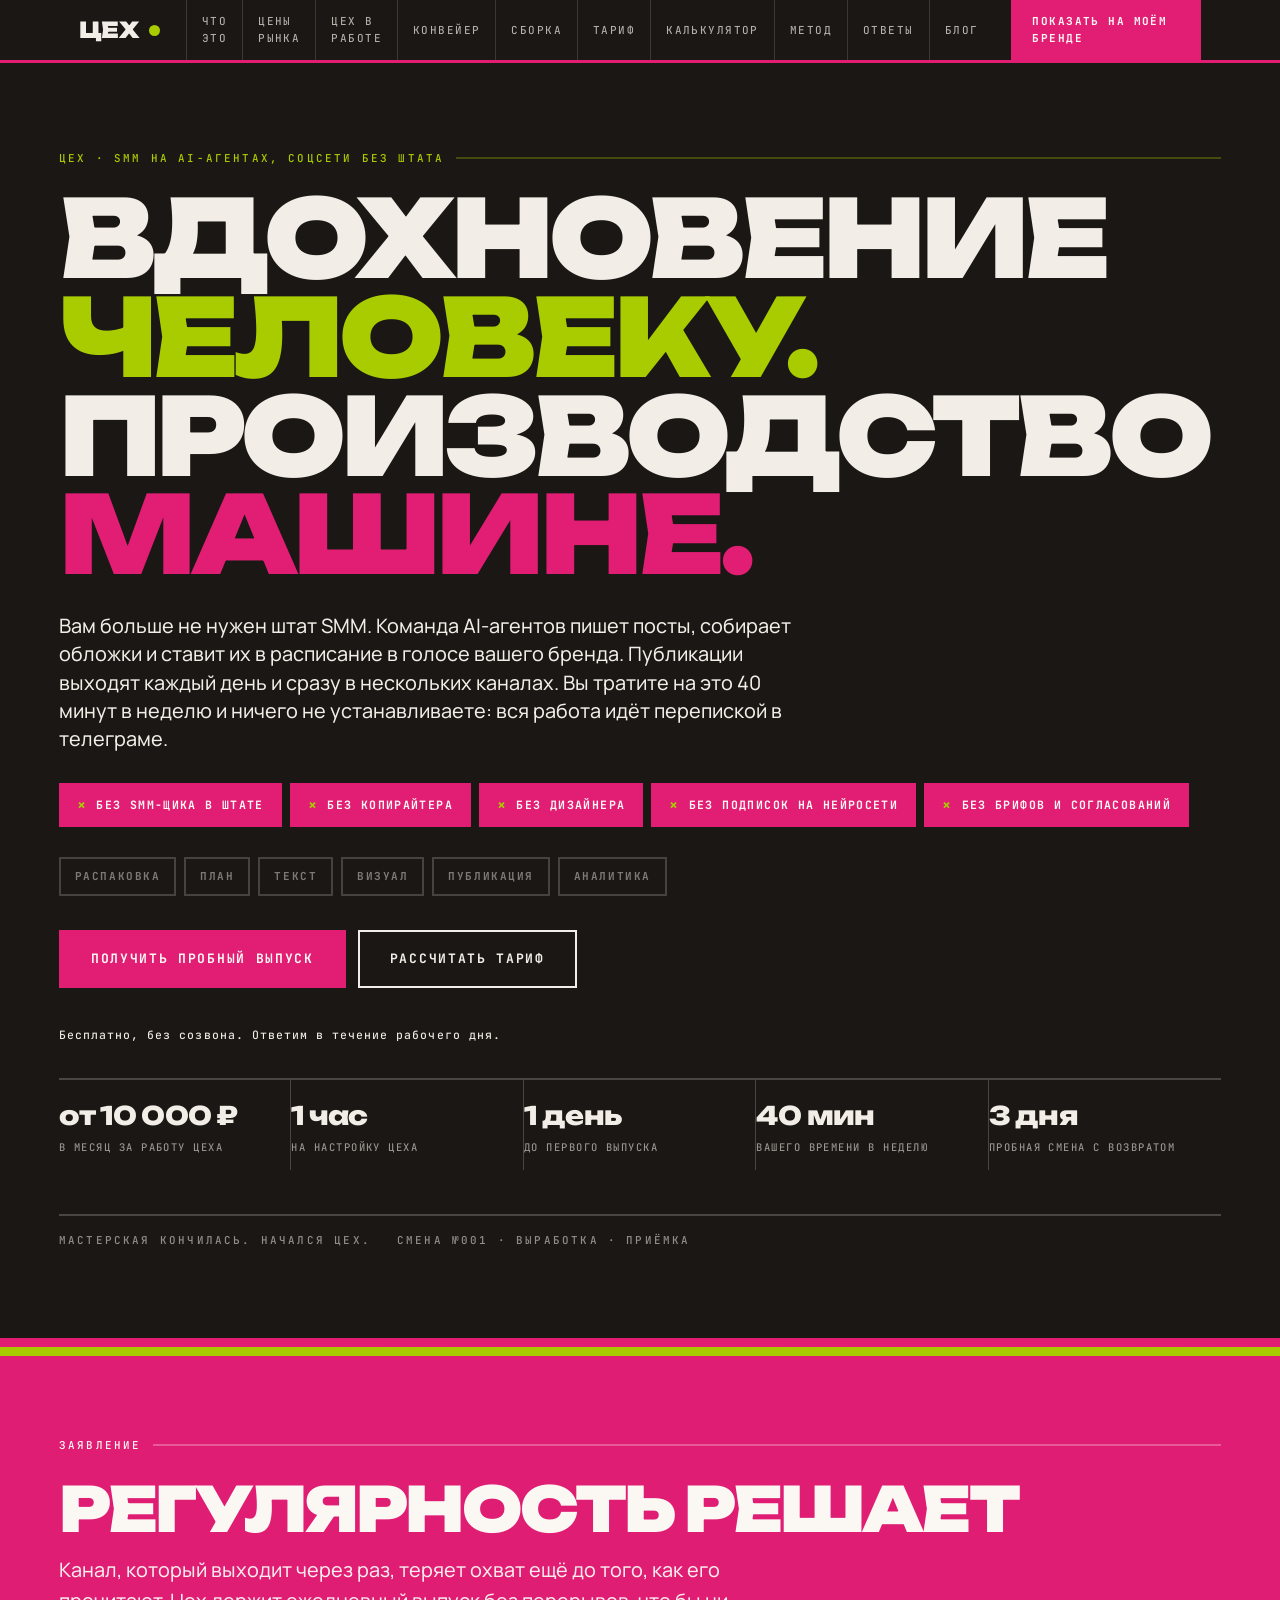
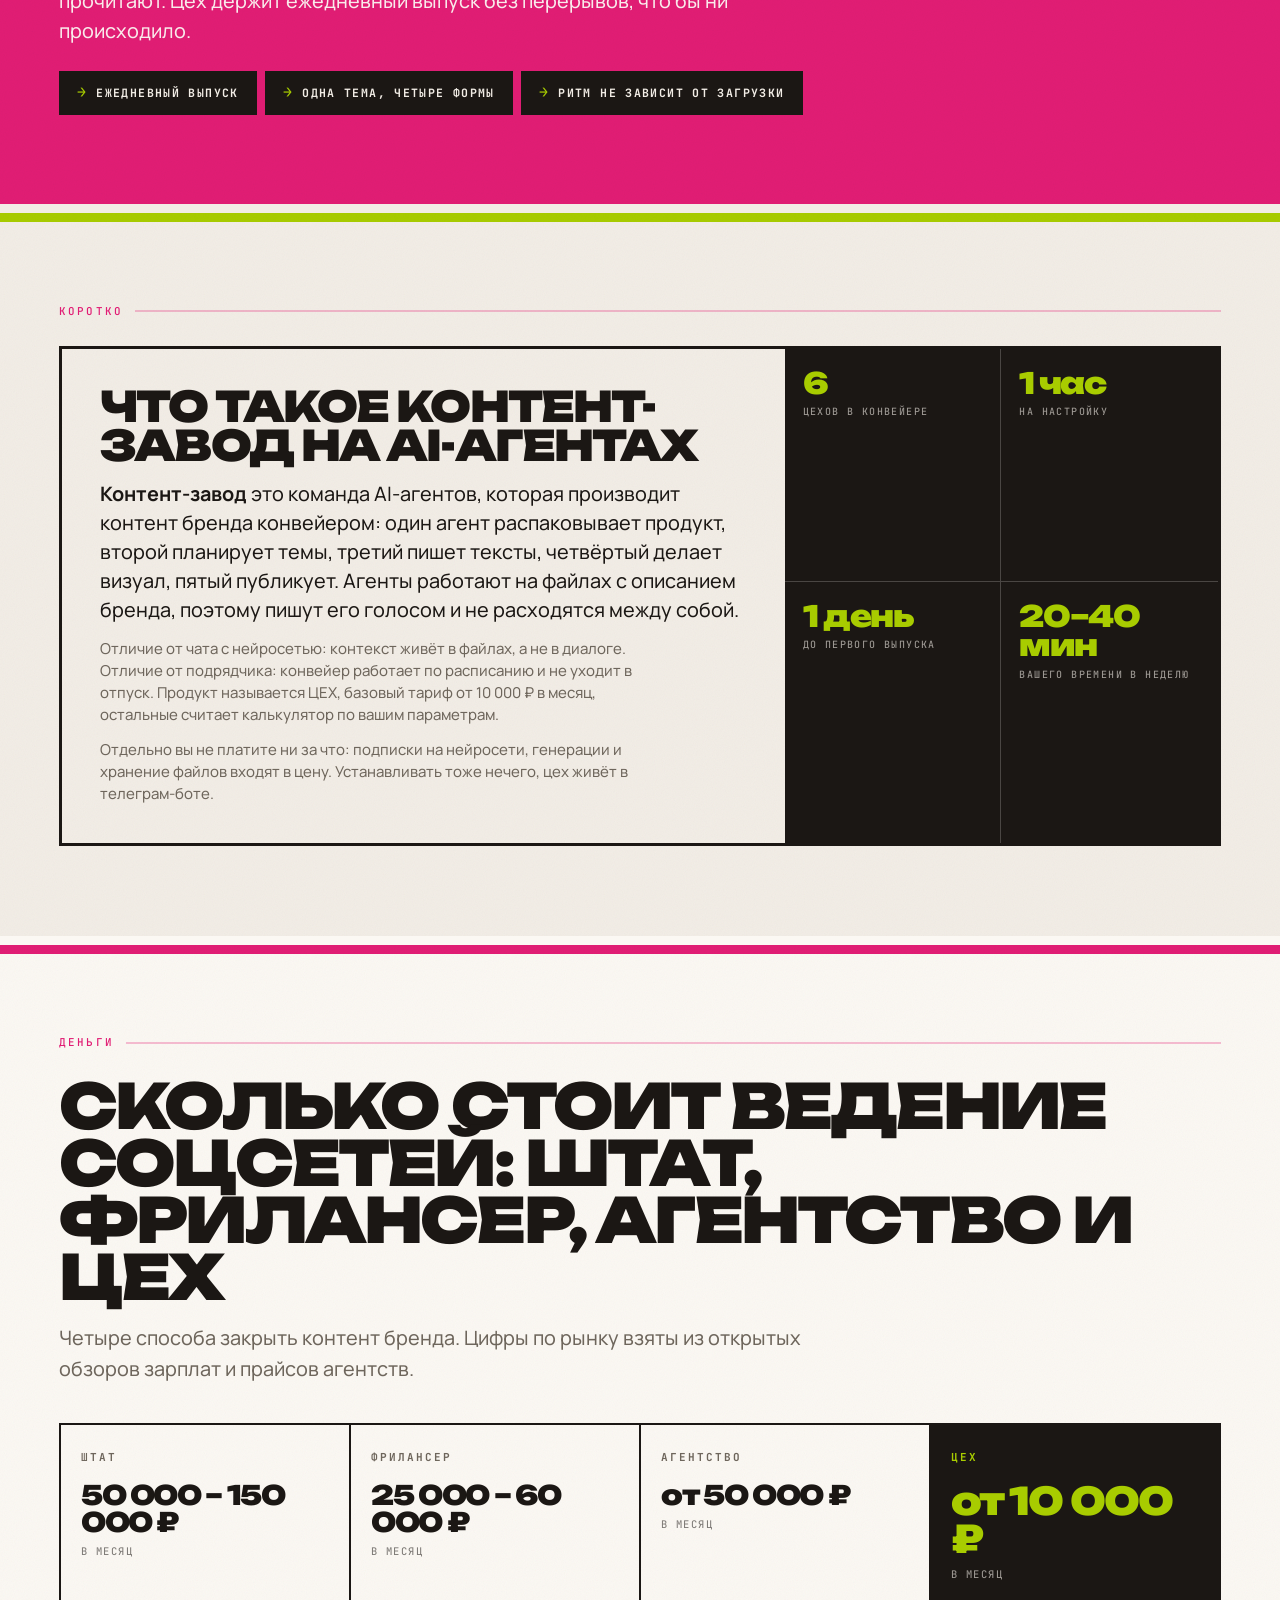
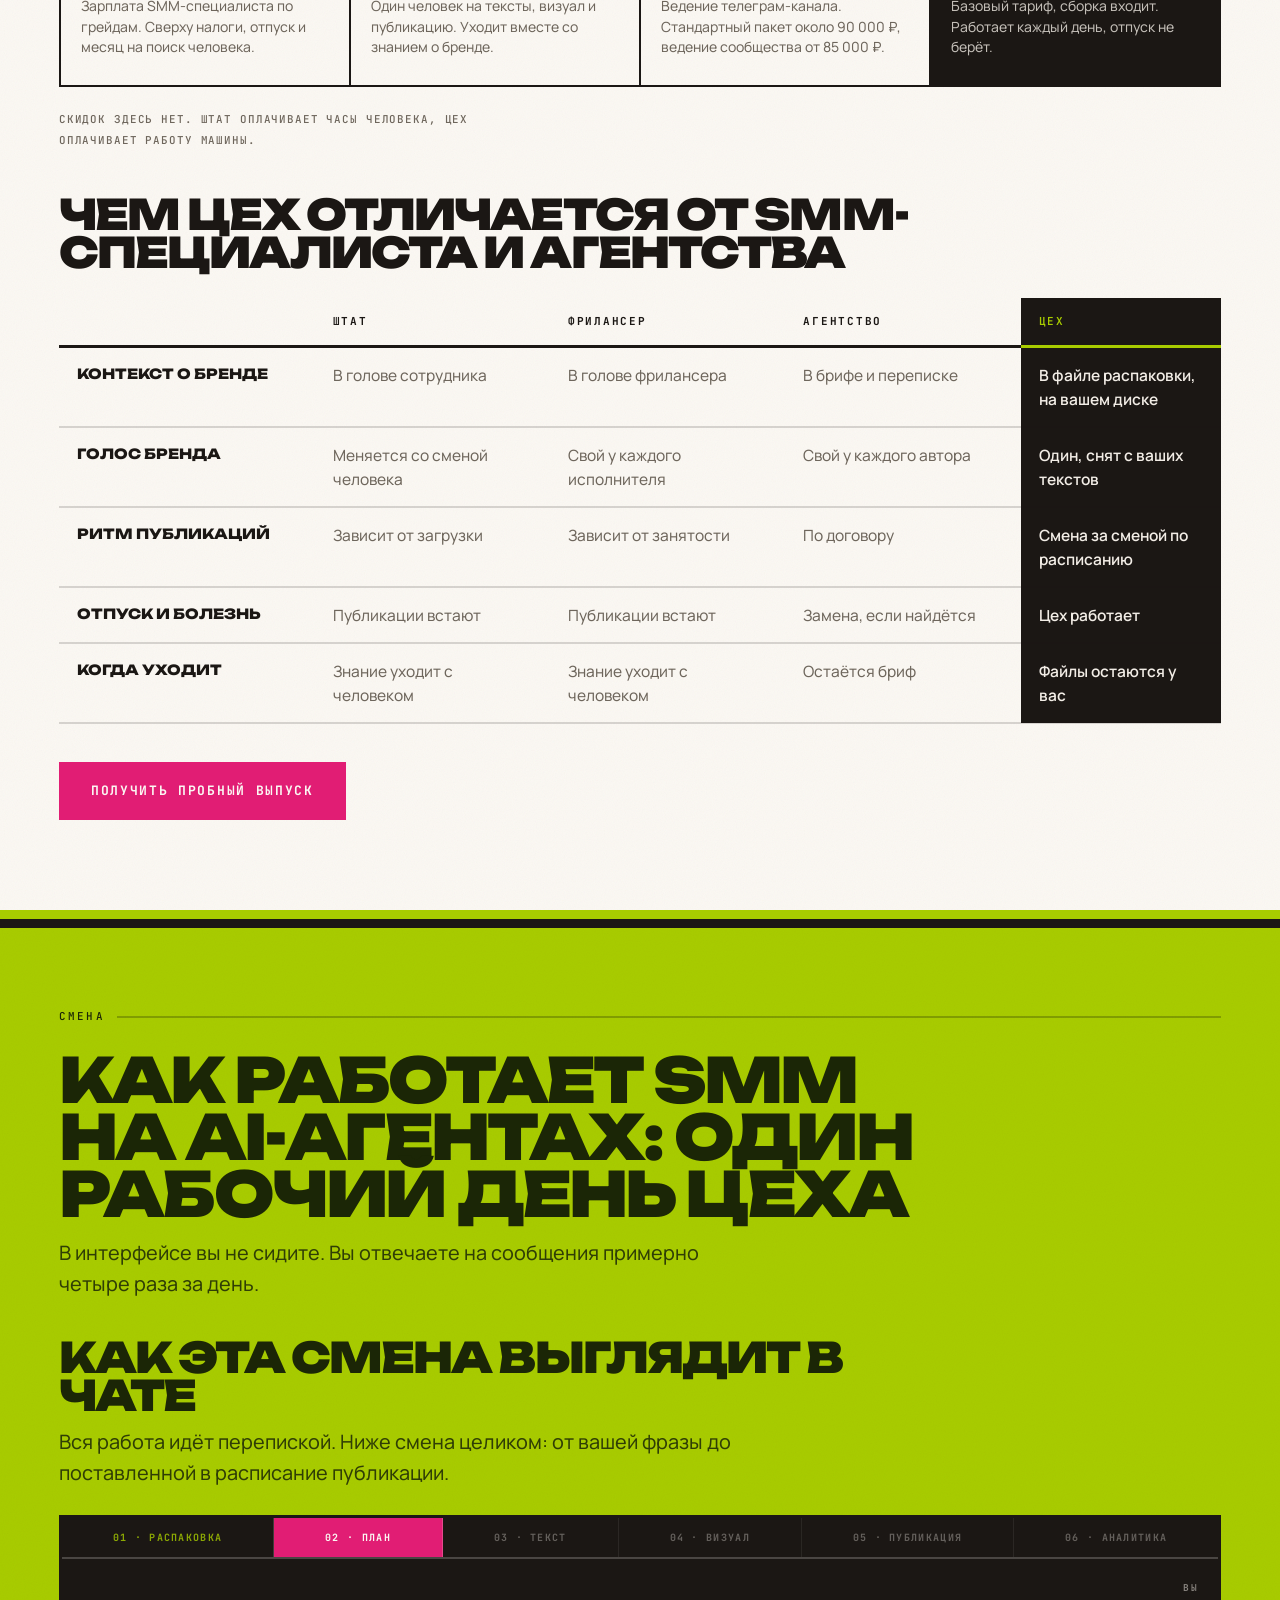
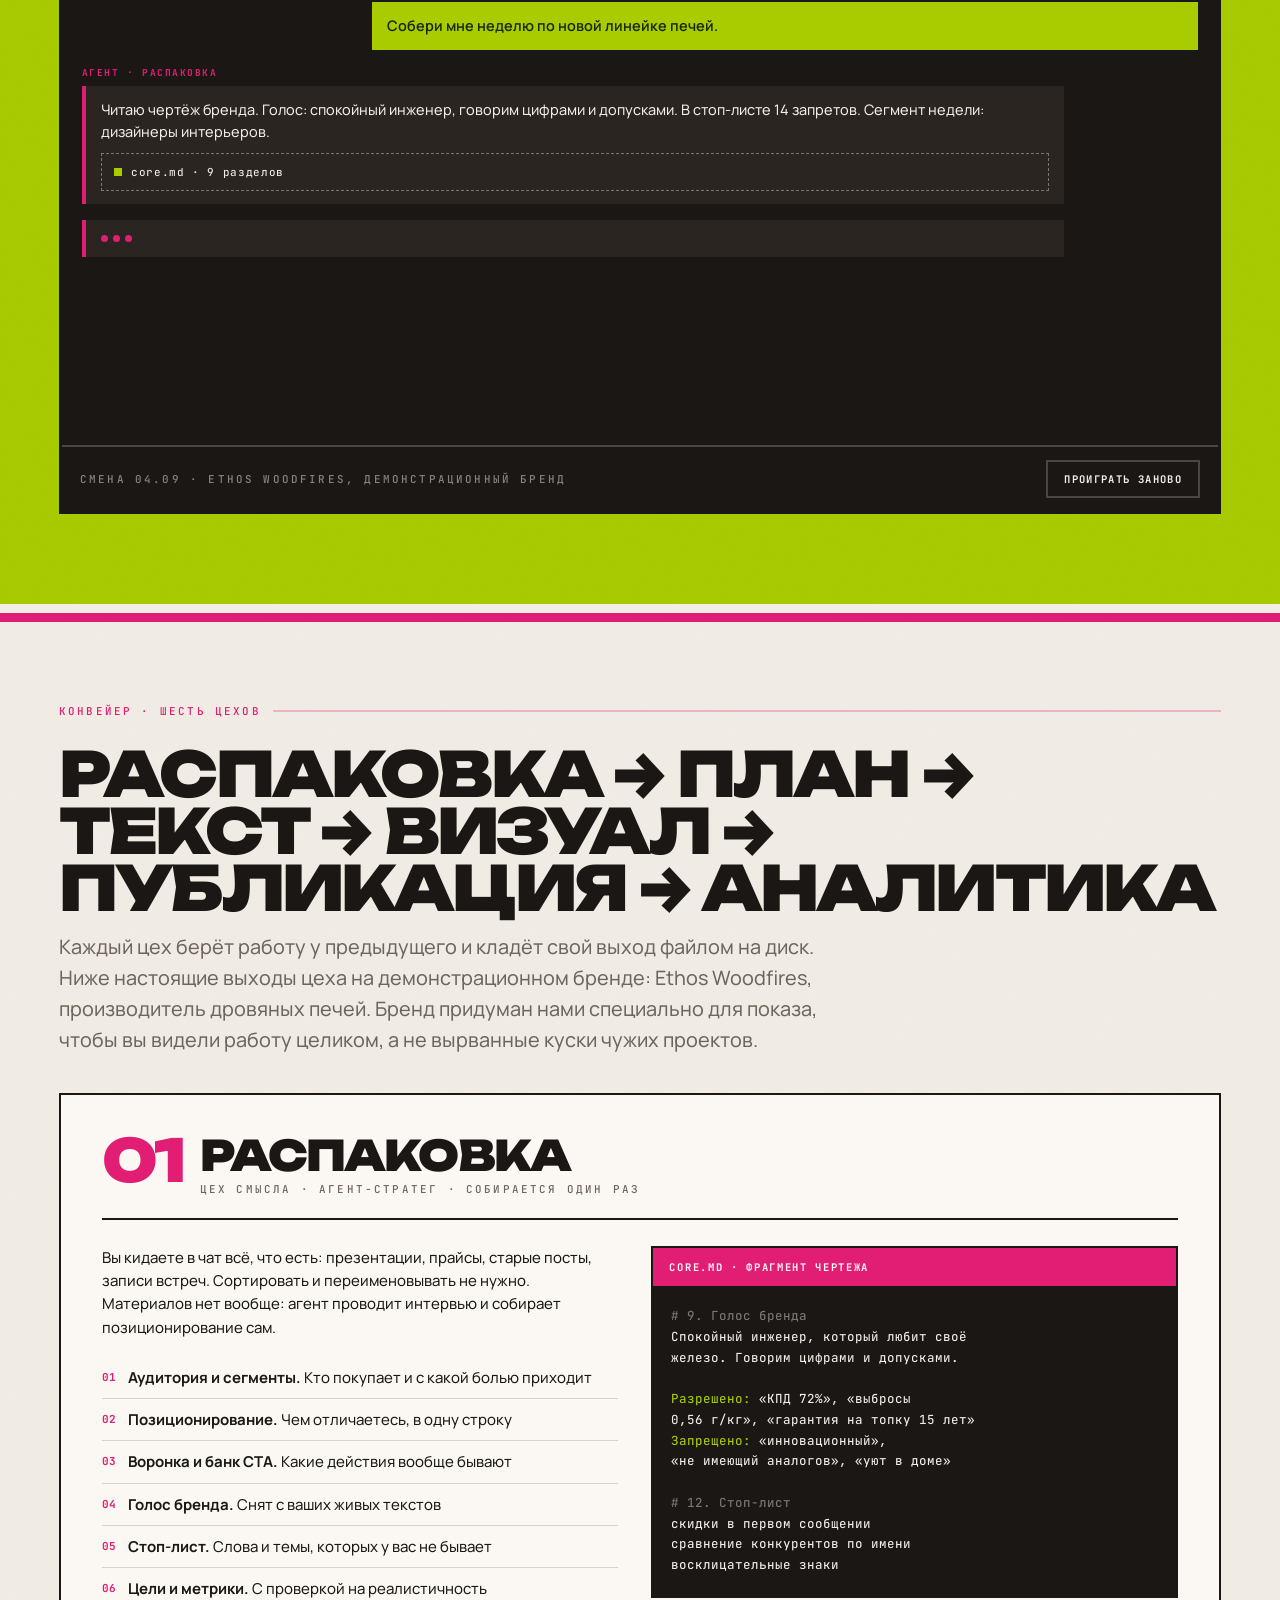
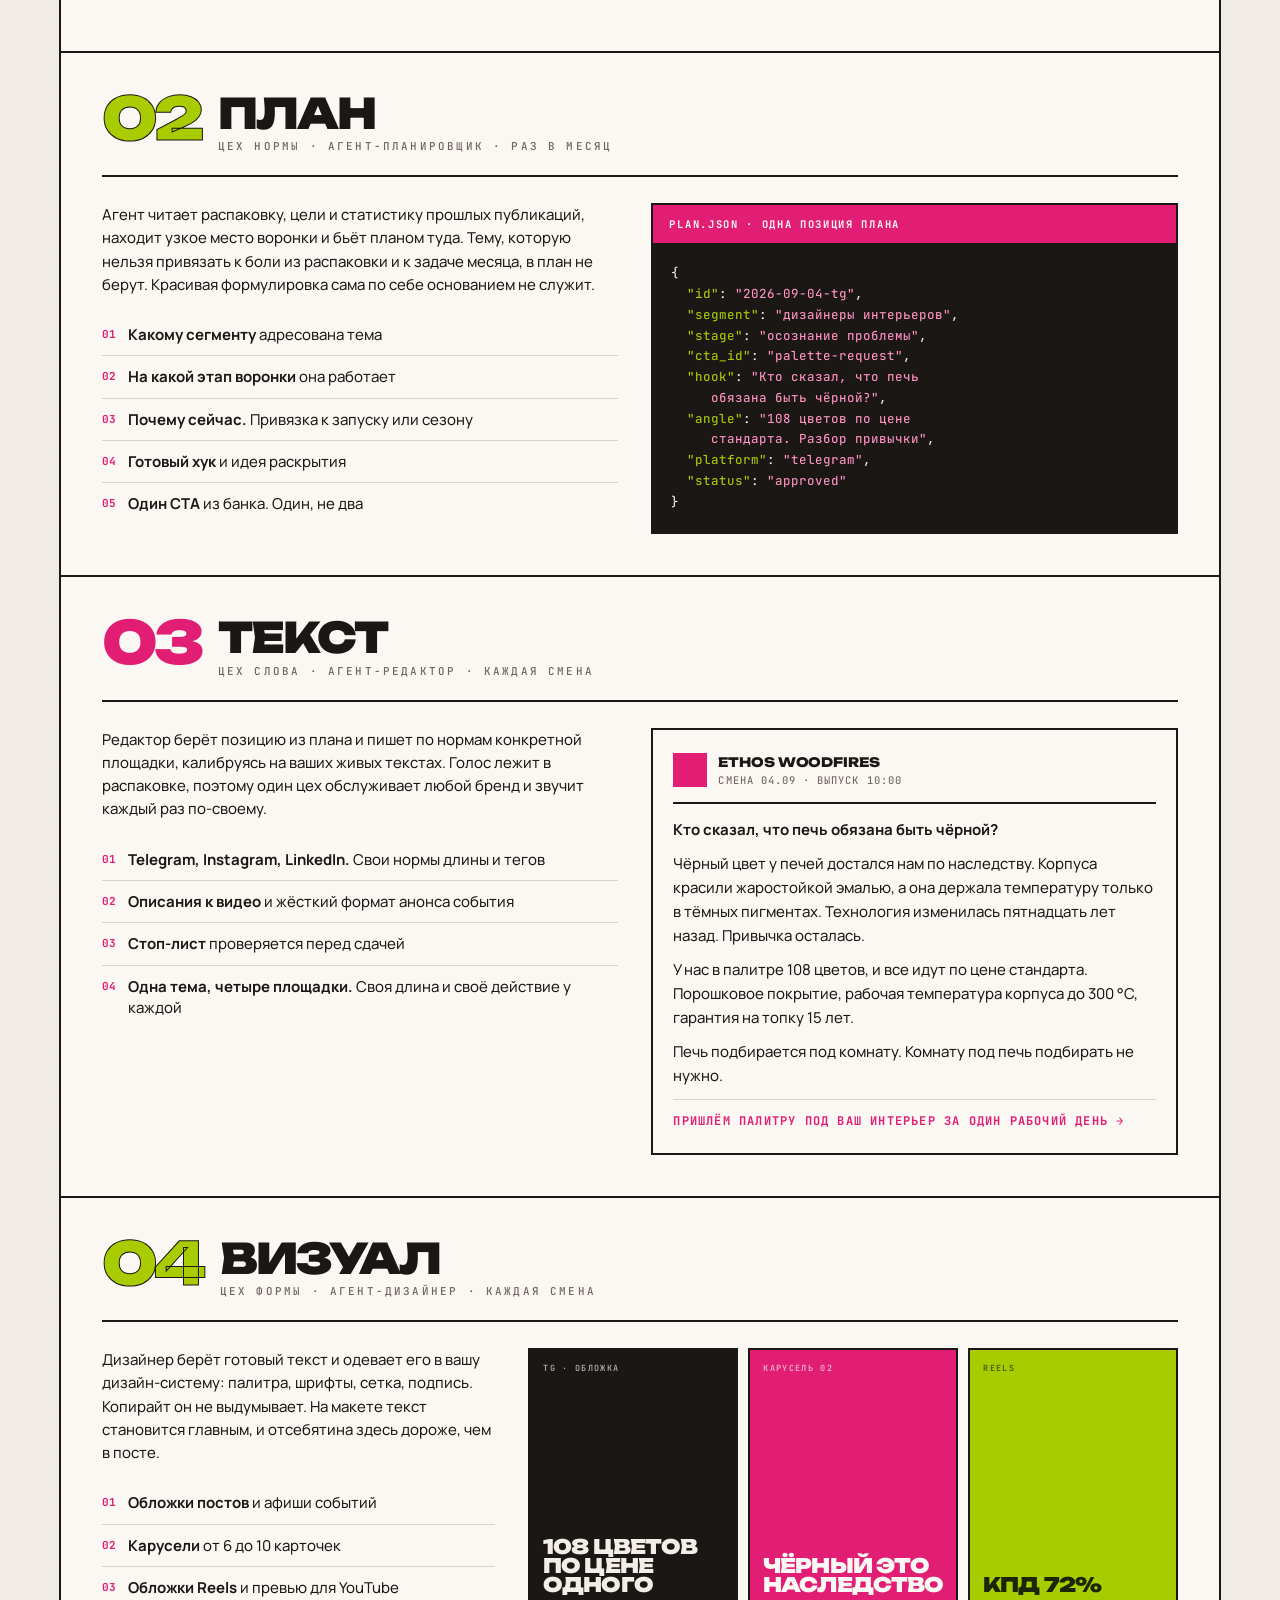
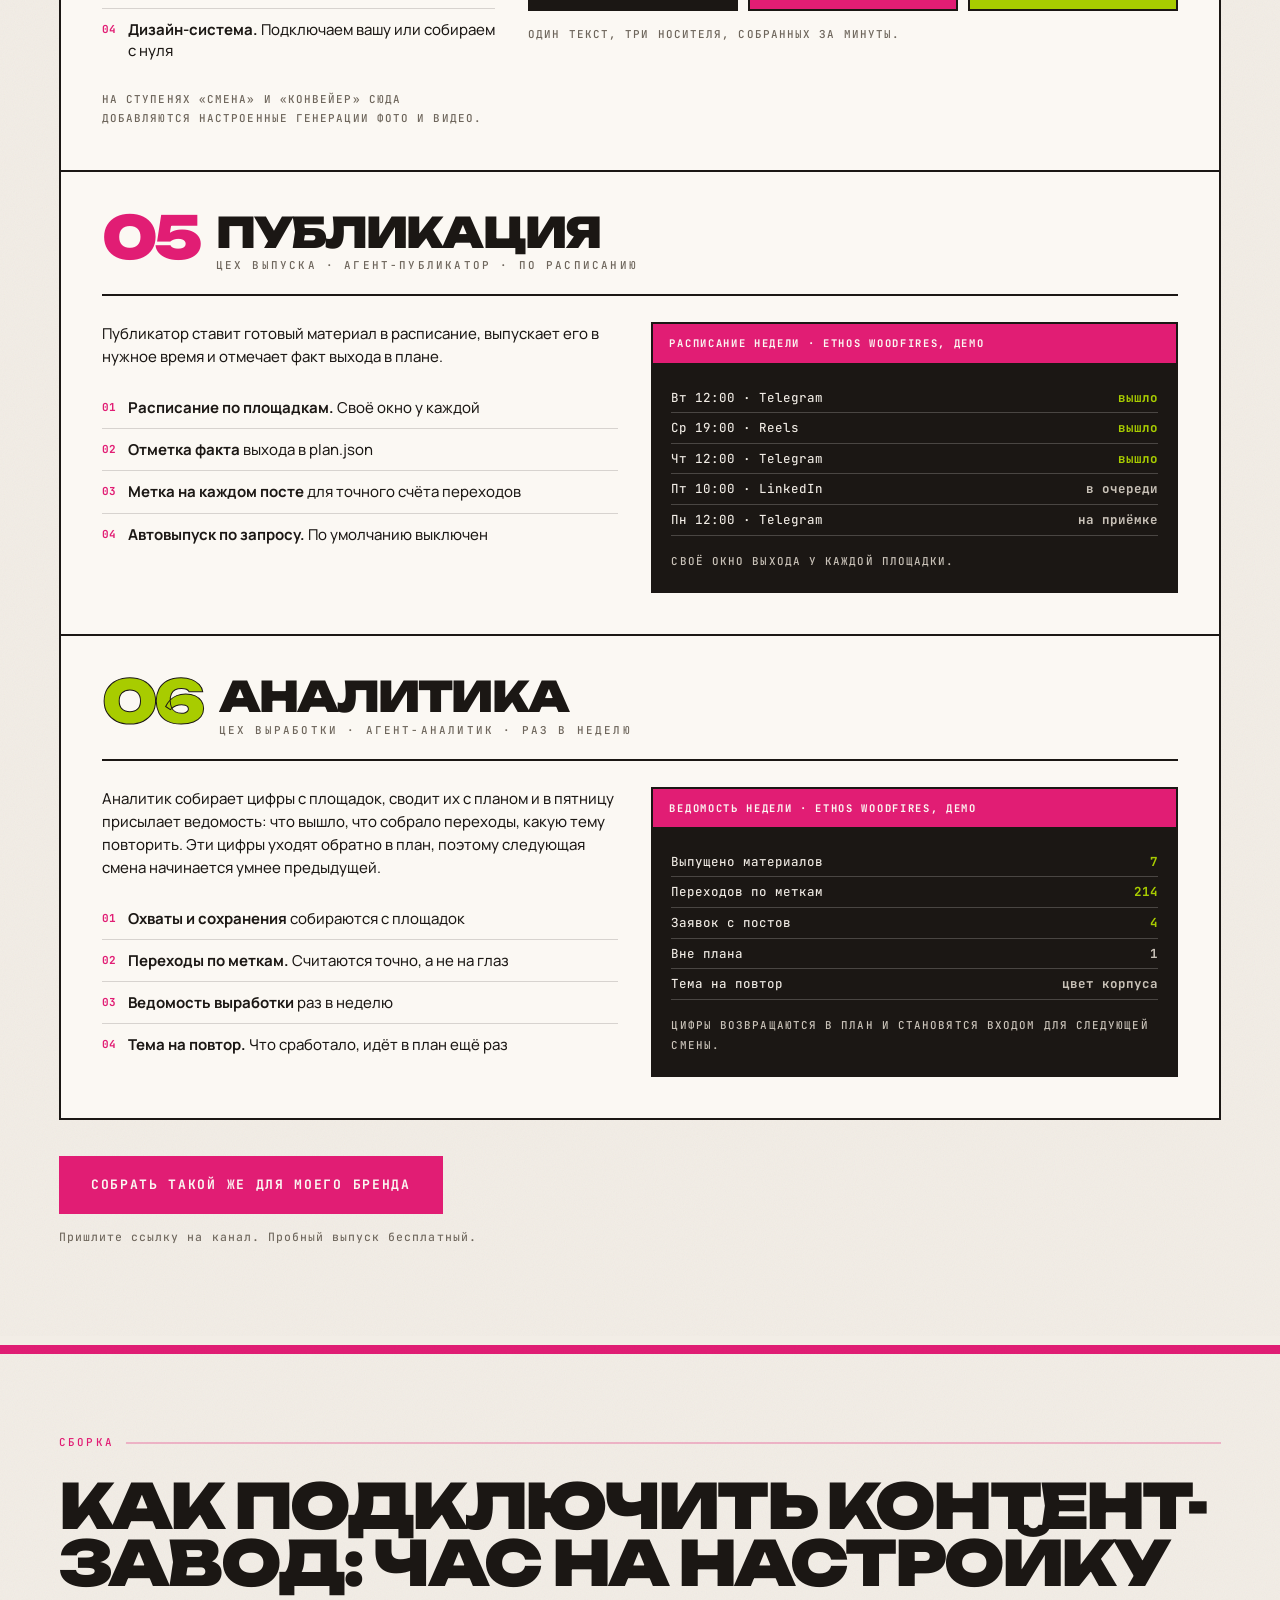
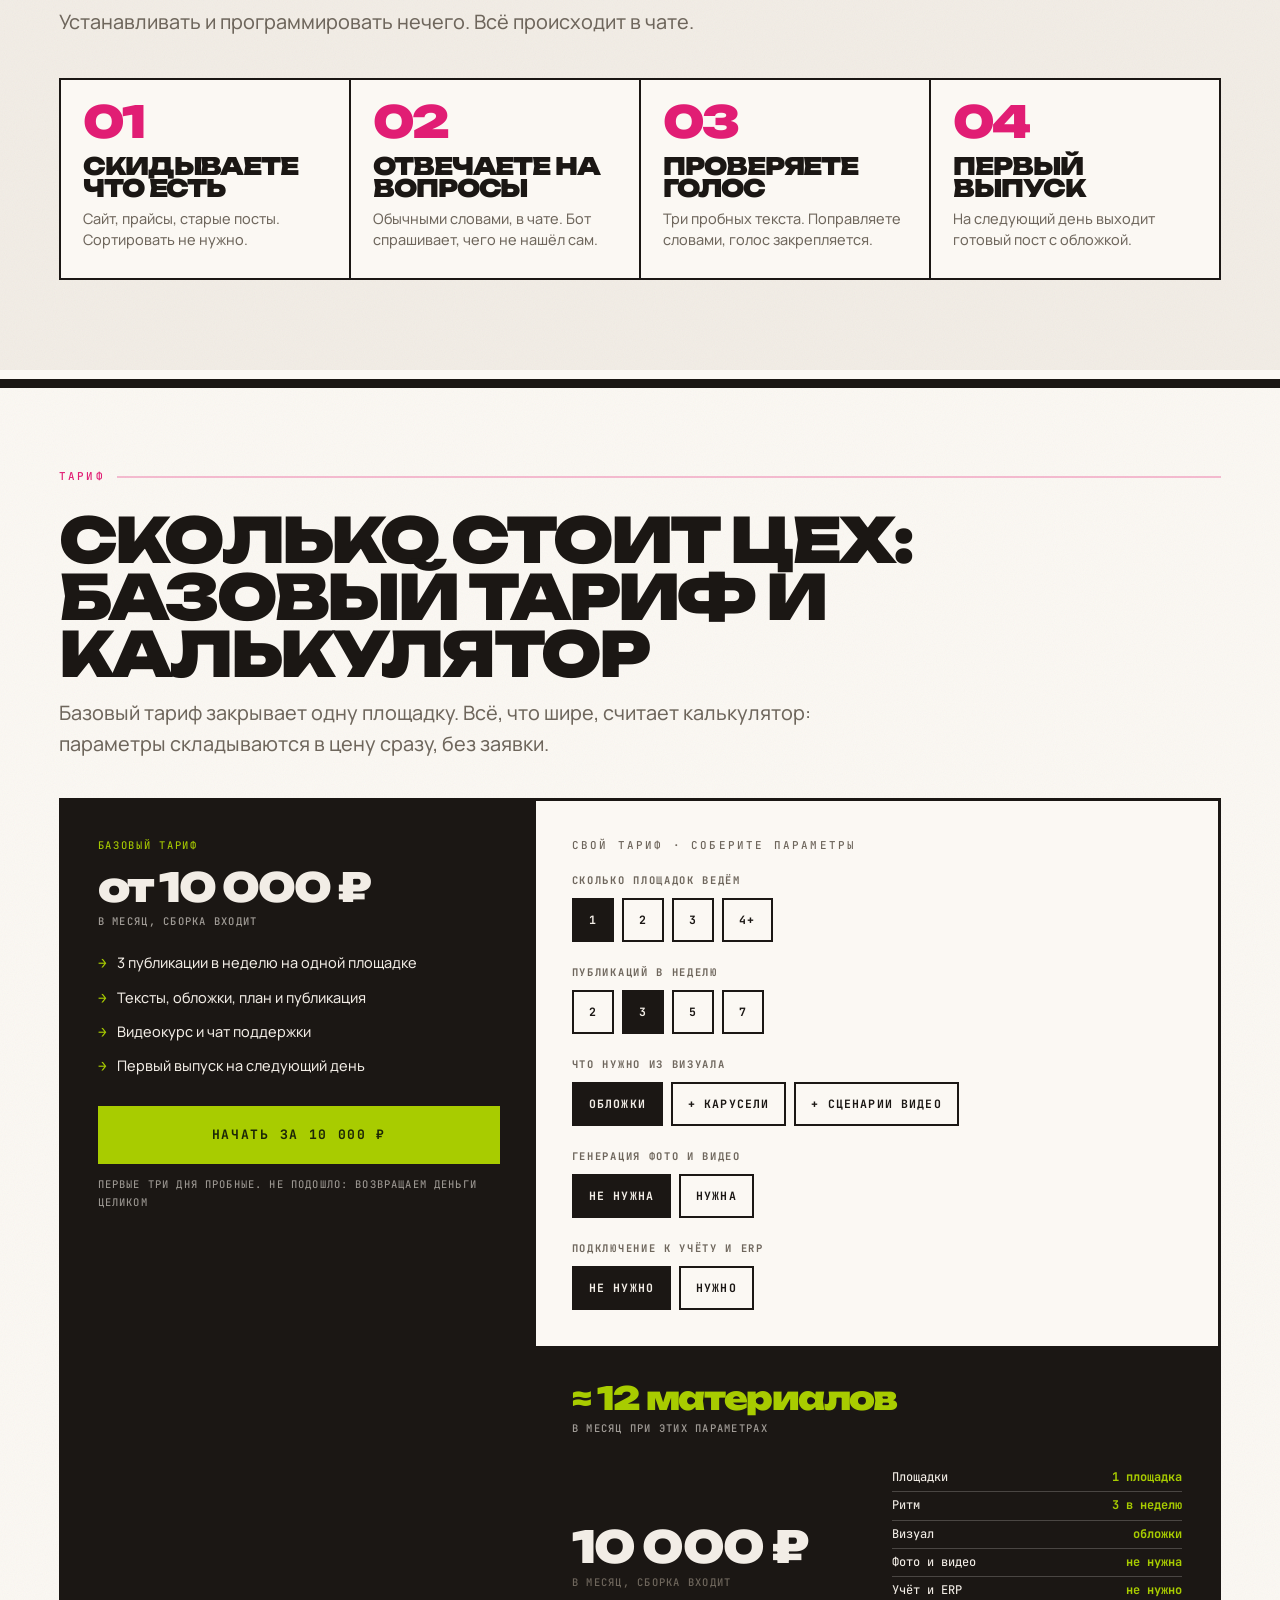
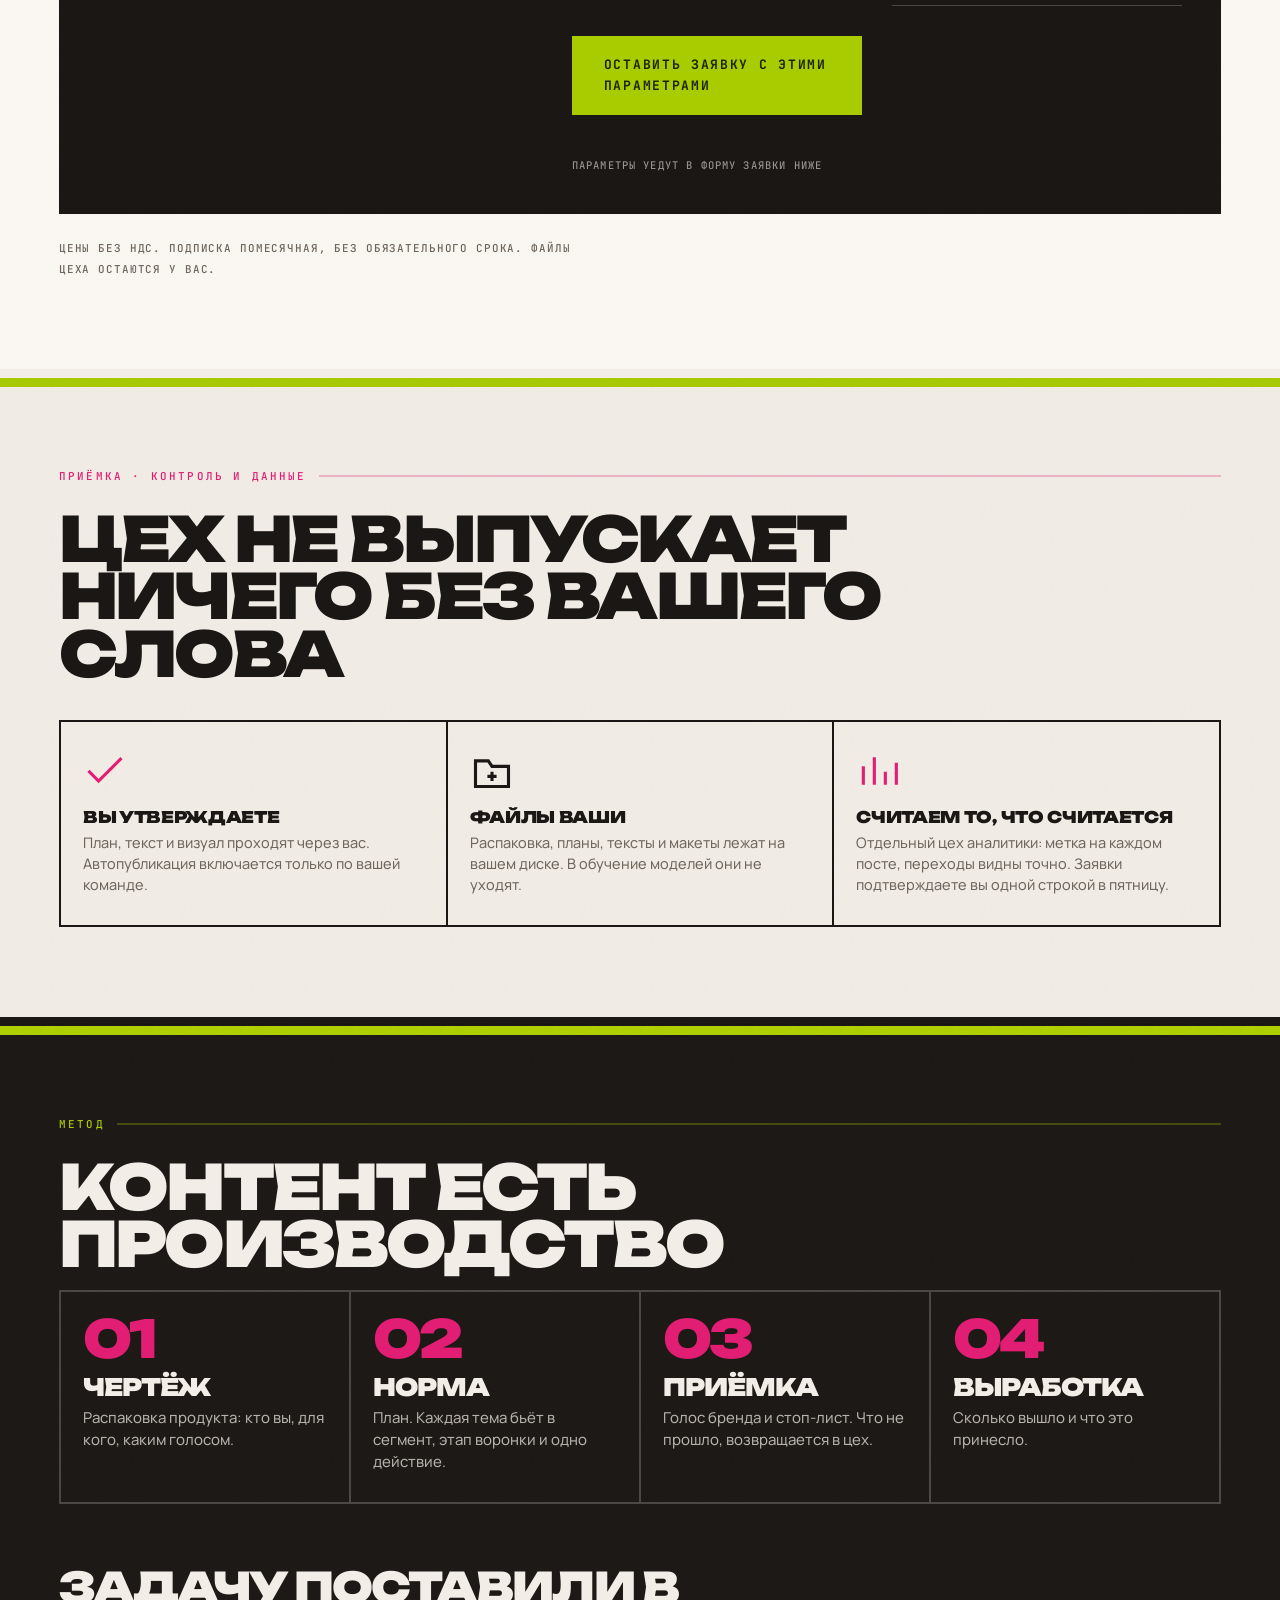
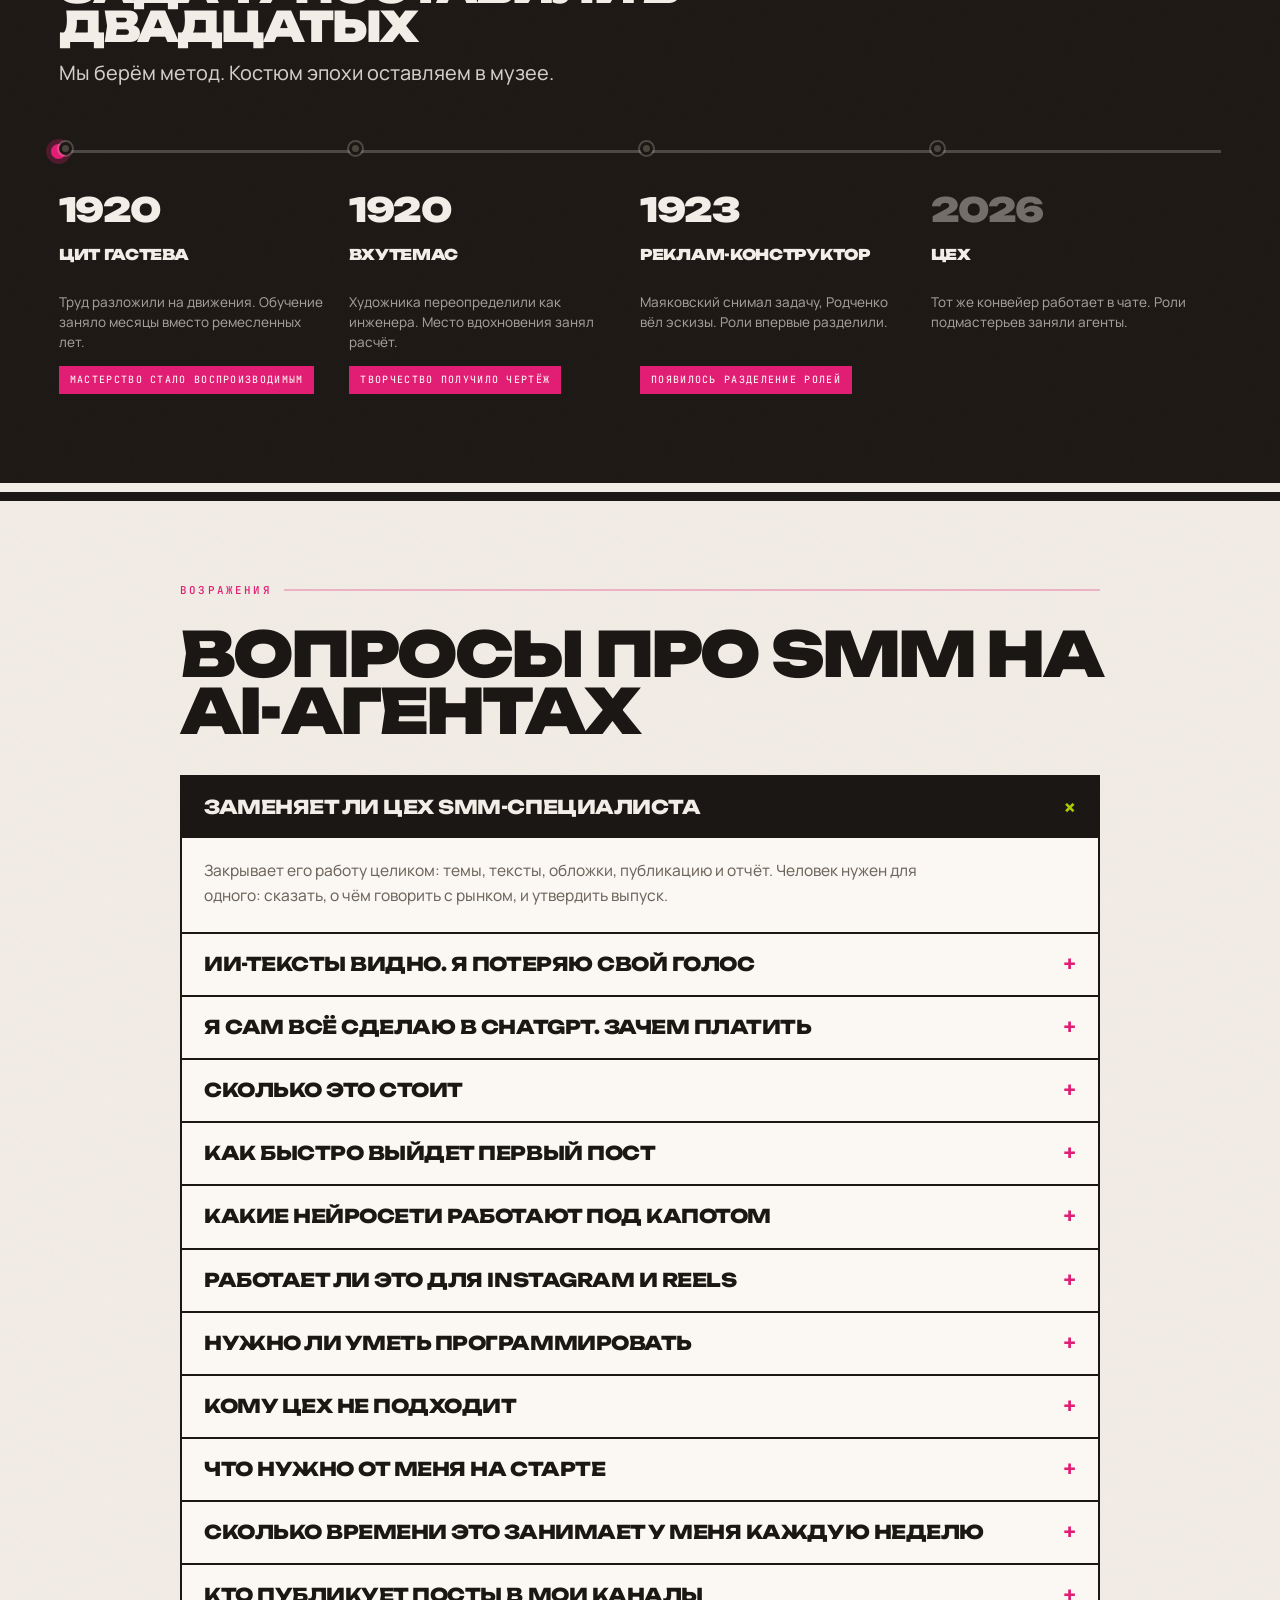
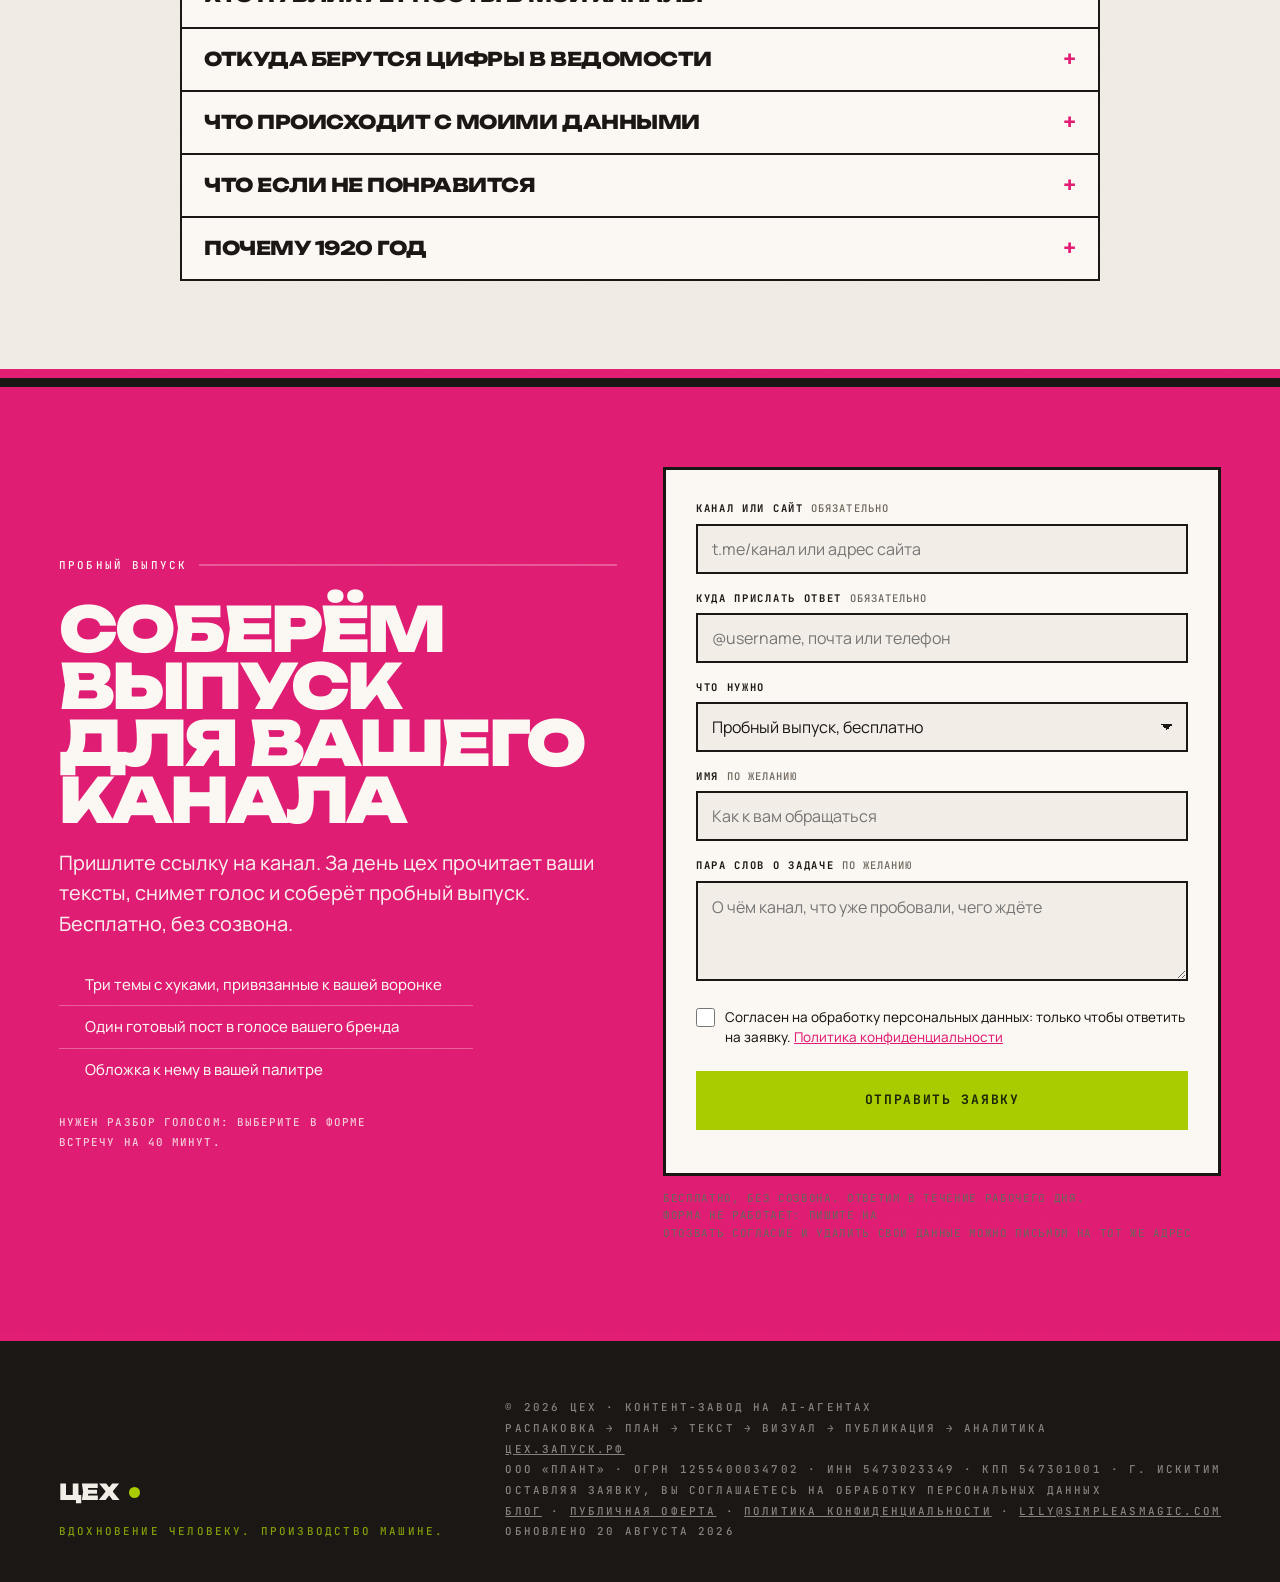
==== commit 252f76ef: "Заменить чат-бот заявок простой формой Чат собирал заявку в пять шагов и уводил расчёт тарифа в себя" ====
--- a/index.html
+++ b/index.html
@@ -394,7 +394,7 @@
         и не расходятся между собой.</p>
         <p>Отличие от чата с нейросетью: контекст живёт в файлах, а не в диалоге. Отличие от подрядчика:
         конвейер работает по расписанию и не уходит в отпуск. Продукт называется ЦЕХ, базовый тариф
-        от 10 000 ₽ в месяц, остальные считает чат-бот по вашим параметрам.</p>
+        от 10 000 ₽ в месяц, остальные считает калькулятор по вашим параметрам.</p>
         <p>Отдельно вы не платите ни за что: подписки на нейросети, генерации и хранение файлов
         входят в цену. Устанавливать тоже нечего, цех живёт в телеграм-боте.</p>
       </div>
@@ -799,7 +799,7 @@
     <h2 id="stupeni-title" style="font-size:var(--t-h1);max-width:20ch;margin-bottom:16px">Сколько стоит ЦЕХ: базовый тариф и калькулятор</h2>
     <p style="font-size:var(--t-lead);color:var(--ink-soft);max-width:64ch;margin-bottom:38px">
       Базовый тариф закрывает одну площадку. Всё, что шире, считает калькулятор: параметры
-      уходят в чат-бот, он возвращает цену.
+      складываются в цену сразу, без заявки.
     </p>
 
     <div class="tariffs">
@@ -868,6 +868,7 @@
 
         <div class="calc-r">
           <div class="calc-p" id="calcVol">≈ 12 материалов<small>в месяц при этих параметрах</small></div>
+          <div class="calc-money" id="calcPrice" aria-live="polite">10 000 ₽<small>в месяц, сборка входит</small></div>
           <div class="calc-sum" aria-live="polite">
             <span>Площадки<b id="sumP">1 площадка</b></span>
             <span>Ритм<b id="sumF">3 в неделю</b></span>
@@ -875,8 +876,8 @@
             <span>Фото и видео<b id="sumG">не нужна</b></span>
             <span>Учёт и ERP<b id="sumE">не нужно</b></span>
           </div>
-          <a class="btn btn-li btn-blk" id="calcGo" href="#zayavka" data-cta="calc">Рассчитать в чат-боте</a>
-          <p class="calc-note">Бот получит параметры и покажет цену прямо здесь</p>
+          <a class="btn btn-li btn-blk" id="calcGo" href="#zayavka" data-cta="calc">Оставить заявку с этими параметрами</a>
+          <p class="calc-note">Параметры уедут в форму заявки ниже</p>
         </div>
       </div>
     </div>
@@ -983,7 +984,7 @@
     </details>
     <details>
       <summary>Сколько это стоит</summary>
-      <div class="a">Базовый тариф от 10 000 ₽ в месяц, сборка входит. Всё, что шире одной площадки, считает калькулятор и возвращает чат-бот.</div>
+      <div class="a">Базовый тариф от 10 000 ₽ в месяц, сборка входит. Всё, что шире одной площадки, считает калькулятор.</div>
     </details>
     <details>
       <summary>Как быстро выйдет первый пост</summary>
@@ -1053,24 +1054,72 @@
           <li data-i="03" style="border-color:rgba(251,248,243,.3)"><span>Обложка к нему в вашей палитре</span></li>
         </ul>
         <p class="mark" style="margin-top:22px;letter-spacing:.1em;line-height:1.9;opacity:.8;max-width:44ch">
-          Нужен разбор голосом: выберите в чате встречу на 40 минут.
+          Нужен разбор голосом: выберите в форме встречу на 40 минут.
         </p>
       </div>
 
-      <div class="chat" id="chat">
-        <div class="chat-top">
-          <span class="chat-dot" aria-hidden="true"></span>
-          <b>Чат-бот ЦЕХа</b>
-          <span class="chat-st">отвечает сразу</span>
-        </div>
-        <div class="chat-log" id="chatLog" role="log" aria-live="polite" aria-label="Диалог с ботом"></div>
-        <div class="chat-act" id="chatAct"></div>
-      </div>
-      <p class="form-note" style="margin-top:14px">
-        Бесплатно, без созвона. Ответим в течение рабочего дня.<br>
-        Чаты не любите: пишите на <a href="mailto:lily@simpleasmagic.com">lily@simpleasmagic.com</a><br>
-        Отозвать согласие и удалить свои данные можно письмом на тот же адрес
-      </p>
+      <div>
+        <form class="lf" id="leadForm" novalidate>
+          <p class="lf-calc" id="lfCalc" hidden></p>
+
+          <div class="lf-row">
+            <label class="lf-l" for="lf-link">Канал или сайт <i>обязательно</i></label>
+            <input class="lf-i" id="lf-link" name="link" type="text" inputmode="url"
+                   autocomplete="url" placeholder="t.me/канал или адрес сайта"
+                   aria-describedby="err-link">
+            <p class="lf-e" id="err-link" hidden></p>
+          </div>
+
+          <div class="lf-row">
+            <label class="lf-l" for="lf-contact">Куда прислать ответ <i>обязательно</i></label>
+            <input class="lf-i" id="lf-contact" name="contact" type="text"
+                   autocomplete="email" placeholder="@username, почта или телефон"
+                   aria-describedby="err-contact">
+            <p class="lf-e" id="err-contact" hidden></p>
+          </div>
+
+          <div class="lf-row">
+            <label class="lf-l" for="lf-tier">Что нужно</label>
+            <select class="lf-i" id="lf-tier" name="tier">
+              <option value="Пробный выпуск, бесплатно">Пробный выпуск, бесплатно</option>
+              <option value="Разбор на встрече 40 минут">Разбор на встрече 40 минут</option>
+              <option value="Базовый тариф · от 10 000 ₽ / мес">Базовый тариф, от 10 000 ₽ в месяц</option>
+              <option value="Свой тариф · нужен расчёт">Свой тариф, нужен расчёт</option>
+            </select>
+          </div>
+
+          <div class="lf-row">
+            <label class="lf-l" for="lf-name">Имя <i>по желанию</i></label>
+            <input class="lf-i" id="lf-name" name="name" type="text"
+                   autocomplete="name" placeholder="Как к вам обращаться">
+          </div>
+
+          <div class="lf-row">
+            <label class="lf-l" for="lf-note">Пара слов о задаче <i>по желанию</i></label>
+            <textarea class="lf-i lf-t" id="lf-note" name="note" rows="3"
+                      placeholder="О чём канал, что уже пробовали, чего ждёте"></textarea>
+          </div>
+
+          <label class="lf-c">
+            <input type="checkbox" id="lf-consent" name="consent">
+            <span>Согласен на обработку персональных данных: только чтобы ответить на заявку.
+              <a href="/privacy.html" target="_blank" rel="noopener">Политика конфиденциальности</a></span>
+          </label>
+          <p class="lf-e" id="err-consent" hidden></p>
+
+          <!-- ловушка для спам-скриптов: людям не видна -->
+          <input class="lf-trap" type="text" name="company" tabindex="-1"
+                 autocomplete="off" aria-hidden="true">
+
+          <button class="btn btn-li btn-blk lf-go" type="submit" id="lfGo">Отправить заявку</button>
+          <p class="lf-st" id="lfStatus" role="status" aria-live="polite"></p>
+        </form>
+
+        <p class="form-note" style="margin-top:14px">
+          Бесплатно, без созвона. Ответим в течение рабочего дня.<br>
+          Форма не работает: пишите на <a href="mailto:lily@simpleasmagic.com">lily@simpleasmagic.com</a><br>
+          Отозвать согласие и удалить свои данные можно письмом на тот же адрес
+        </p>
       </div>
     </div>
   </div>
@@ -1287,7 +1336,7 @@
             "name": "Свой тариф",
             "priceCurrency": "RUB",
             "availability": "https://schema.org/InStock",
-            "description": "Публикации каждый день сразу в нескольких каналах, видео и подключение к учёту. Цена считается по параметрам в калькуляторе и возвращается чат-ботом."
+            "description": "Публикации каждый день сразу в нескольких каналах, видео и подключение к учёту. Цена считается по параметрам в калькуляторе."
           }
         ]
       }
@@ -1355,7 +1404,7 @@
           "name": "Сколько стоит вести соцсети без штата SMM",
           "acceptedAnswer": {
             "@type": "Answer",
-            "text": "Базовый тариф: от 10 000 ₽ в месяц, сборка цеха входит, три публикации в неделю на одной площадке. Всё, что шире, считается по параметрам в калькуляторе, цену возвращает чат-бот."
+            "text": "Базовый тариф: от 10 000 ₽ в месяц, сборка цеха входит, три публикации в неделю на одной площадке. Всё, что шире, считается по параметрам в калькуляторе."
           }
         },
         {
@@ -1371,7 +1420,7 @@
           "name": "Сколько стоит контент-завод",
           "acceptedAnswer": {
             "@type": "Answer",
-            "text": "Базовый тариф от 10 000 ₽ в месяц, сборка цеха входит: три публикации в неделю на одной площадке. Всё, что шире, считается по параметрам в калькуляторе, цену возвращает чат-бот."
+            "text": "Базовый тариф от 10 000 ₽ в месяц, сборка цеха входит: три публикации в неделю на одной площадке. Всё, что шире, считается по параметрам в калькуляторе."
           }
         },
         {
--- a/style.css
+++ b/style.css
@@ -423,64 +423,61 @@
 .ftr .mark{opacity:.5;line-height:1.9}
 
 
-/* ================= ЧАТ-БОТ ================= */
-.chat{background:var(--paper-2);color:var(--ink);border:3px solid var(--ink);display:flex;flex-direction:column}
-.chat-top{display:flex;align-items:center;gap:9px;padding:13px 16px;border-bottom:2px solid var(--ink);
-  background:var(--ink);color:var(--paper);font-family:var(--f-m);font-size:10.5px;font-weight:700;
-  text-transform:uppercase;letter-spacing:.16em}
-.chat-top b{font-weight:700}
-.chat-top .chat-st{margin-left:auto;opacity:.6;letter-spacing:.1em}
-.chat-dot{width:8px;height:8px;background:var(--lime);border-radius:50%;flex:none}
-
-.chat-log{padding:18px 16px 6px;overflow-y:auto;max-height:min(56vh,520px);min-height:260px;
-  display:flex;flex-direction:column;gap:10px;scroll-behavior:smooth}
-.chat-log::-webkit-scrollbar{width:6px}
-.chat-log::-webkit-scrollbar-thumb{background:var(--line)}
-
-.msg{max-width:88%;font-family:var(--f-b);font-size:15px;line-height:1.55;padding:12px 14px;border:2px solid var(--ink)}
-.msg a{color:var(--fuchsia)}
-.msg-b{align-self:flex-start;background:var(--paper)}
-.msg-m{align-self:flex-end;background:var(--ink);color:var(--paper);border-color:var(--ink)}
-.msg-sum{display:block;font-family:var(--f-d);font-weight:900;font-size:clamp(21px,2.4vw,27px);
-  text-transform:uppercase;letter-spacing:-.03em;line-height:1.1}
-.msg-sub{display:block;font-family:var(--f-m);font-size:11px;text-transform:uppercase;
-  letter-spacing:.1em;color:var(--ink-soft);margin-top:6px;line-height:1.6}
-.msg-h{display:block;font-family:var(--f-m);font-size:10px;font-weight:700;text-transform:uppercase;
-  letter-spacing:.18em;color:var(--fuchsia);margin:14px 0 6px;font-style:normal}
-.msg-l,.msg-p{list-style:none;margin:0;padding:0;font-size:14px}
-.msg-l li{padding:4px 0;border-bottom:1px solid var(--line)}
-.msg-p li{display:flex;justify-content:space-between;gap:14px;padding:4px 0;border-bottom:1px solid var(--line)}
-.msg-p li span{font-family:var(--f-m);font-size:10.5px;text-transform:uppercase;letter-spacing:.12em;color:var(--ink-soft)}
-.msg-l li:last-child,.msg-p li:last-child{border-bottom:0}
-
-.msg-typing{display:flex;gap:5px;align-items:center;padding:16px 14px}
-.msg-typing i{width:6px;height:6px;background:var(--ink);border-radius:50%;opacity:.3;animation:chatdot 1s infinite}
-.msg-typing i:nth-child(2){animation-delay:.15s}
-.msg-typing i:nth-child(3){animation-delay:.3s}
-@keyframes chatdot{0%,60%,100%{opacity:.25;transform:translateY(0)}30%{opacity:.9;transform:translateY(-3px)}}
-
-.chat-act{display:flex;flex-wrap:wrap;gap:8px;padding:14px 16px 16px;border-top:2px solid var(--ink);
-  background:var(--paper-2);min-height:66px;align-items:center}
-.chat-b{font-family:var(--f-m);font-size:11px;font-weight:700;text-transform:uppercase;letter-spacing:.12em;
-  padding:12px 16px;background:var(--lime);color:var(--lime-on);border:2px solid var(--ink);cursor:pointer;
-  transition:transform .14s ease,background .14s ease}
-.chat-b:hover{transform:translate(2px,-2px);background:var(--ink);color:var(--lime)}
-.chat-b:focus-visible{outline:3px solid var(--fuchsia);outline-offset:2px}
-.chat-b-soft{background:transparent;color:var(--ink)}
-.chat-b-soft:hover{background:var(--ink);color:var(--paper)}
-
-.chat-in{display:flex;flex-wrap:wrap;gap:8px;width:100%}
-.chat-in input{flex:1 1 220px;min-width:0;font-family:var(--f-b);font-size:16px;color:var(--ink);
-  background:var(--paper);border:2px solid var(--ink);padding:11px 14px}
-.chat-in input:focus{outline:none;border-color:var(--fuchsia);background:#fff}
-.chat-in input.bad{border-color:var(--fuchsia);background:#fff}
+/* ================= ФОРМА ЗАЯВКИ ================= */
+.lf{background:var(--paper-2);color:var(--ink);border:3px solid var(--ink);padding:clamp(20px,2.4vw,30px)}
+.lf-row{margin-bottom:16px}
+.lf-l{display:block;font-family:var(--f-m);font-size:10.5px;font-weight:700;text-transform:uppercase;
+  letter-spacing:.16em;margin-bottom:7px}
+.lf-l i{font-style:normal;color:var(--ink-soft);letter-spacing:.1em;font-weight:500}
+.lf-i{width:100%;box-sizing:border-box;font-family:var(--f-b);font-size:16px;color:var(--ink);
+  background:var(--paper);border:2px solid var(--ink);padding:12px 14px}
+.lf-i:focus{outline:none;border-color:var(--fuchsia);background:#fff}
+.lf-i.bad{border-color:var(--fuchsia);background:#fff}
+.lf-t{resize:vertical;min-height:76px;line-height:1.5}
+select.lf-i{appearance:none;cursor:pointer;
+  background-image:linear-gradient(45deg,transparent 50%,var(--ink) 50%),
+    linear-gradient(135deg,var(--ink) 50%,transparent 50%);
+  background-position:calc(100% - 19px) 20px,calc(100% - 13px) 20px;
+  background-size:6px 6px,6px 6px;background-repeat:no-repeat;padding-right:40px}
+
+.lf-e{margin:7px 0 0;font-family:var(--f-b);font-size:13.5px;line-height:1.45;color:var(--fuchsia)}
+
+.lf-c{display:flex;gap:10px;align-items:flex-start;margin:20px 0 6px;
+  font-size:13.5px;line-height:1.5;cursor:pointer}
+.lf-c input{flex:none;width:19px;height:19px;margin:1px 0 0;accent-color:var(--fuchsia);cursor:pointer}
+.lf-c a{color:var(--fuchsia)}
+
+/* ловушка для спам-скриптов: человеку не видна и в таб-порядок не попадает */
+.lf-trap{position:absolute;left:-9999px;width:1px;height:1px;opacity:0;pointer-events:none}
+
+.lf-go{margin-top:18px;width:100%;justify-content:center;text-align:center}
+.lf-go[disabled]{opacity:.55;cursor:default;transform:none}
+
+.lf-st{margin:12px 0 0;font-family:var(--f-b);font-size:13.5px;line-height:1.5;min-height:1px}
+.lf-st-wait{color:var(--ink-soft)}
+.lf-st-bad{color:var(--fuchsia)}
+
+.lf-calc{margin:0 0 18px;padding:11px 13px;border:2px solid var(--ink);background:var(--lime);
+  color:var(--lime-on);font-family:var(--f-m);font-size:11px;font-weight:700;
+  text-transform:uppercase;letter-spacing:.1em;line-height:1.6}
+
+.lf-ok{text-align:center;padding:14px 0}
+.lf-ok b{display:block;font-family:var(--f-d);font-weight:900;font-size:clamp(24px,3vw,34px);
+  text-transform:uppercase;letter-spacing:-.03em;line-height:1.05}
+.lf-ok span{display:block;font-family:var(--f-m);font-size:11px;text-transform:uppercase;
+  letter-spacing:.1em;color:var(--ink-soft);margin:10px 0 20px;line-height:1.6}
+
+/* цена в калькуляторе */
+.calc-money{font-family:var(--f-d);font-weight:900;font-size:clamp(30px,4.2vw,44px);
+  text-transform:uppercase;letter-spacing:-.04em;line-height:1;margin-bottom:18px}
+.calc-money small{display:block;font-family:var(--f-m);font-size:10.5px;font-weight:500;
+  text-transform:uppercase;letter-spacing:.14em;color:var(--ink-soft);margin-top:8px;
+  letter-spacing:.12em}
 
 @media(max-width:760px){
-  .chat-log{max-height:62vh}
-  .msg{max-width:94%;font-size:14.5px}
+  .lf{padding:20px 16px}
 }
 @media(prefers-reduced-motion:reduce){
-  .chat-log{scroll-behavior:auto}
-  .msg-typing i{animation:none}
-  .chat-b:hover{transform:none}
+  .lf-go:hover{transform:none}
 }
+
--- a/style.css
+++ b/style.css
@@ -423,64 +423,61 @@
 .ftr .mark{opacity:.5;line-height:1.9}
 
 
-/* ================= ЧАТ-БОТ ================= */
-.chat{background:var(--paper-2);color:var(--ink);border:3px solid var(--ink);display:flex;flex-direction:column}
-.chat-top{display:flex;align-items:center;gap:9px;padding:13px 16px;border-bottom:2px solid var(--ink);
-  background:var(--ink);color:var(--paper);font-family:var(--f-m);font-size:10.5px;font-weight:700;
-  text-transform:uppercase;letter-spacing:.16em}
-.chat-top b{font-weight:700}
-.chat-top .chat-st{margin-left:auto;opacity:.6;letter-spacing:.1em}
-.chat-dot{width:8px;height:8px;background:var(--lime);border-radius:50%;flex:none}
-
-.chat-log{padding:18px 16px 6px;overflow-y:auto;max-height:min(56vh,520px);min-height:260px;
-  display:flex;flex-direction:column;gap:10px;scroll-behavior:smooth}
-.chat-log::-webkit-scrollbar{width:6px}
-.chat-log::-webkit-scrollbar-thumb{background:var(--line)}
-
-.msg{max-width:88%;font-family:var(--f-b);font-size:15px;line-height:1.55;padding:12px 14px;border:2px solid var(--ink)}
-.msg a{color:var(--fuchsia)}
-.msg-b{align-self:flex-start;background:var(--paper)}
-.msg-m{align-self:flex-end;background:var(--ink);color:var(--paper);border-color:var(--ink)}
-.msg-sum{display:block;font-family:var(--f-d);font-weight:900;font-size:clamp(21px,2.4vw,27px);
-  text-transform:uppercase;letter-spacing:-.03em;line-height:1.1}
-.msg-sub{display:block;font-family:var(--f-m);font-size:11px;text-transform:uppercase;
-  letter-spacing:.1em;color:var(--ink-soft);margin-top:6px;line-height:1.6}
-.msg-h{display:block;font-family:var(--f-m);font-size:10px;font-weight:700;text-transform:uppercase;
-  letter-spacing:.18em;color:var(--fuchsia);margin:14px 0 6px;font-style:normal}
-.msg-l,.msg-p{list-style:none;margin:0;padding:0;font-size:14px}
-.msg-l li{padding:4px 0;border-bottom:1px solid var(--line)}
-.msg-p li{display:flex;justify-content:space-between;gap:14px;padding:4px 0;border-bottom:1px solid var(--line)}
-.msg-p li span{font-family:var(--f-m);font-size:10.5px;text-transform:uppercase;letter-spacing:.12em;color:var(--ink-soft)}
-.msg-l li:last-child,.msg-p li:last-child{border-bottom:0}
-
-.msg-typing{display:flex;gap:5px;align-items:center;padding:16px 14px}
-.msg-typing i{width:6px;height:6px;background:var(--ink);border-radius:50%;opacity:.3;animation:chatdot 1s infinite}
-.msg-typing i:nth-child(2){animation-delay:.15s}
-.msg-typing i:nth-child(3){animation-delay:.3s}
-@keyframes chatdot{0%,60%,100%{opacity:.25;transform:translateY(0)}30%{opacity:.9;transform:translateY(-3px)}}
-
-.chat-act{display:flex;flex-wrap:wrap;gap:8px;padding:14px 16px 16px;border-top:2px solid var(--ink);
-  background:var(--paper-2);min-height:66px;align-items:center}
-.chat-b{font-family:var(--f-m);font-size:11px;font-weight:700;text-transform:uppercase;letter-spacing:.12em;
-  padding:12px 16px;background:var(--lime);color:var(--lime-on);border:2px solid var(--ink);cursor:pointer;
-  transition:transform .14s ease,background .14s ease}
-.chat-b:hover{transform:translate(2px,-2px);background:var(--ink);color:var(--lime)}
-.chat-b:focus-visible{outline:3px solid var(--fuchsia);outline-offset:2px}
-.chat-b-soft{background:transparent;color:var(--ink)}
-.chat-b-soft:hover{background:var(--ink);color:var(--paper)}
-
-.chat-in{display:flex;flex-wrap:wrap;gap:8px;width:100%}
-.chat-in input{flex:1 1 220px;min-width:0;font-family:var(--f-b);font-size:16px;color:var(--ink);
-  background:var(--paper);border:2px solid var(--ink);padding:11px 14px}
-.chat-in input:focus{outline:none;border-color:var(--fuchsia);background:#fff}
-.chat-in input.bad{border-color:var(--fuchsia);background:#fff}
+/* ================= ФОРМА ЗАЯВКИ ================= */
+.lf{background:var(--paper-2);color:var(--ink);border:3px solid var(--ink);padding:clamp(20px,2.4vw,30px)}
+.lf-row{margin-bottom:16px}
+.lf-l{display:block;font-family:var(--f-m);font-size:10.5px;font-weight:700;text-transform:uppercase;
+  letter-spacing:.16em;margin-bottom:7px}
+.lf-l i{font-style:normal;color:var(--ink-soft);letter-spacing:.1em;font-weight:500}
+.lf-i{width:100%;box-sizing:border-box;font-family:var(--f-b);font-size:16px;color:var(--ink);
+  background:var(--paper);border:2px solid var(--ink);padding:12px 14px}
+.lf-i:focus{outline:none;border-color:var(--fuchsia);background:#fff}
+.lf-i.bad{border-color:var(--fuchsia);background:#fff}
+.lf-t{resize:vertical;min-height:76px;line-height:1.5}
+select.lf-i{appearance:none;cursor:pointer;
+  background-image:linear-gradient(45deg,transparent 50%,var(--ink) 50%),
+    linear-gradient(135deg,var(--ink) 50%,transparent 50%);
+  background-position:calc(100% - 19px) 20px,calc(100% - 13px) 20px;
+  background-size:6px 6px,6px 6px;background-repeat:no-repeat;padding-right:40px}
+
+.lf-e{margin:7px 0 0;font-family:var(--f-b);font-size:13.5px;line-height:1.45;color:var(--fuchsia)}
+
+.lf-c{display:flex;gap:10px;align-items:flex-start;margin:20px 0 6px;
+  font-size:13.5px;line-height:1.5;cursor:pointer}
+.lf-c input{flex:none;width:19px;height:19px;margin:1px 0 0;accent-color:var(--fuchsia);cursor:pointer}
+.lf-c a{color:var(--fuchsia)}
+
+/* ловушка для спам-скриптов: человеку не видна и в таб-порядок не попадает */
+.lf-trap{position:absolute;left:-9999px;width:1px;height:1px;opacity:0;pointer-events:none}
+
+.lf-go{margin-top:18px;width:100%;justify-content:center;text-align:center}
+.lf-go[disabled]{opacity:.55;cursor:default;transform:none}
+
+.lf-st{margin:12px 0 0;font-family:var(--f-b);font-size:13.5px;line-height:1.5;min-height:1px}
+.lf-st-wait{color:var(--ink-soft)}
+.lf-st-bad{color:var(--fuchsia)}
+
+.lf-calc{margin:0 0 18px;padding:11px 13px;border:2px solid var(--ink);background:var(--lime);
+  color:var(--lime-on);font-family:var(--f-m);font-size:11px;font-weight:700;
+  text-transform:uppercase;letter-spacing:.1em;line-height:1.6}
+
+.lf-ok{text-align:center;padding:14px 0}
+.lf-ok b{display:block;font-family:var(--f-d);font-weight:900;font-size:clamp(24px,3vw,34px);
+  text-transform:uppercase;letter-spacing:-.03em;line-height:1.05}
+.lf-ok span{display:block;font-family:var(--f-m);font-size:11px;text-transform:uppercase;
+  letter-spacing:.1em;color:var(--ink-soft);margin:10px 0 20px;line-height:1.6}
+
+/* цена в калькуляторе */
+.calc-money{font-family:var(--f-d);font-weight:900;font-size:clamp(30px,4.2vw,44px);
+  text-transform:uppercase;letter-spacing:-.04em;line-height:1;margin-bottom:18px}
+.calc-money small{display:block;font-family:var(--f-m);font-size:10.5px;font-weight:500;
+  text-transform:uppercase;letter-spacing:.14em;color:var(--ink-soft);margin-top:8px;
+  letter-spacing:.12em}
 
 @media(max-width:760px){
-  .chat-log{max-height:62vh}
-  .msg{max-width:94%;font-size:14.5px}
+  .lf{padding:20px 16px}
 }
 @media(prefers-reduced-motion:reduce){
-  .chat-log{scroll-behavior:auto}
-  .msg-typing i{animation:none}
-  .chat-b:hover{transform:none}
+  .lf-go:hover{transform:none}
 }
+
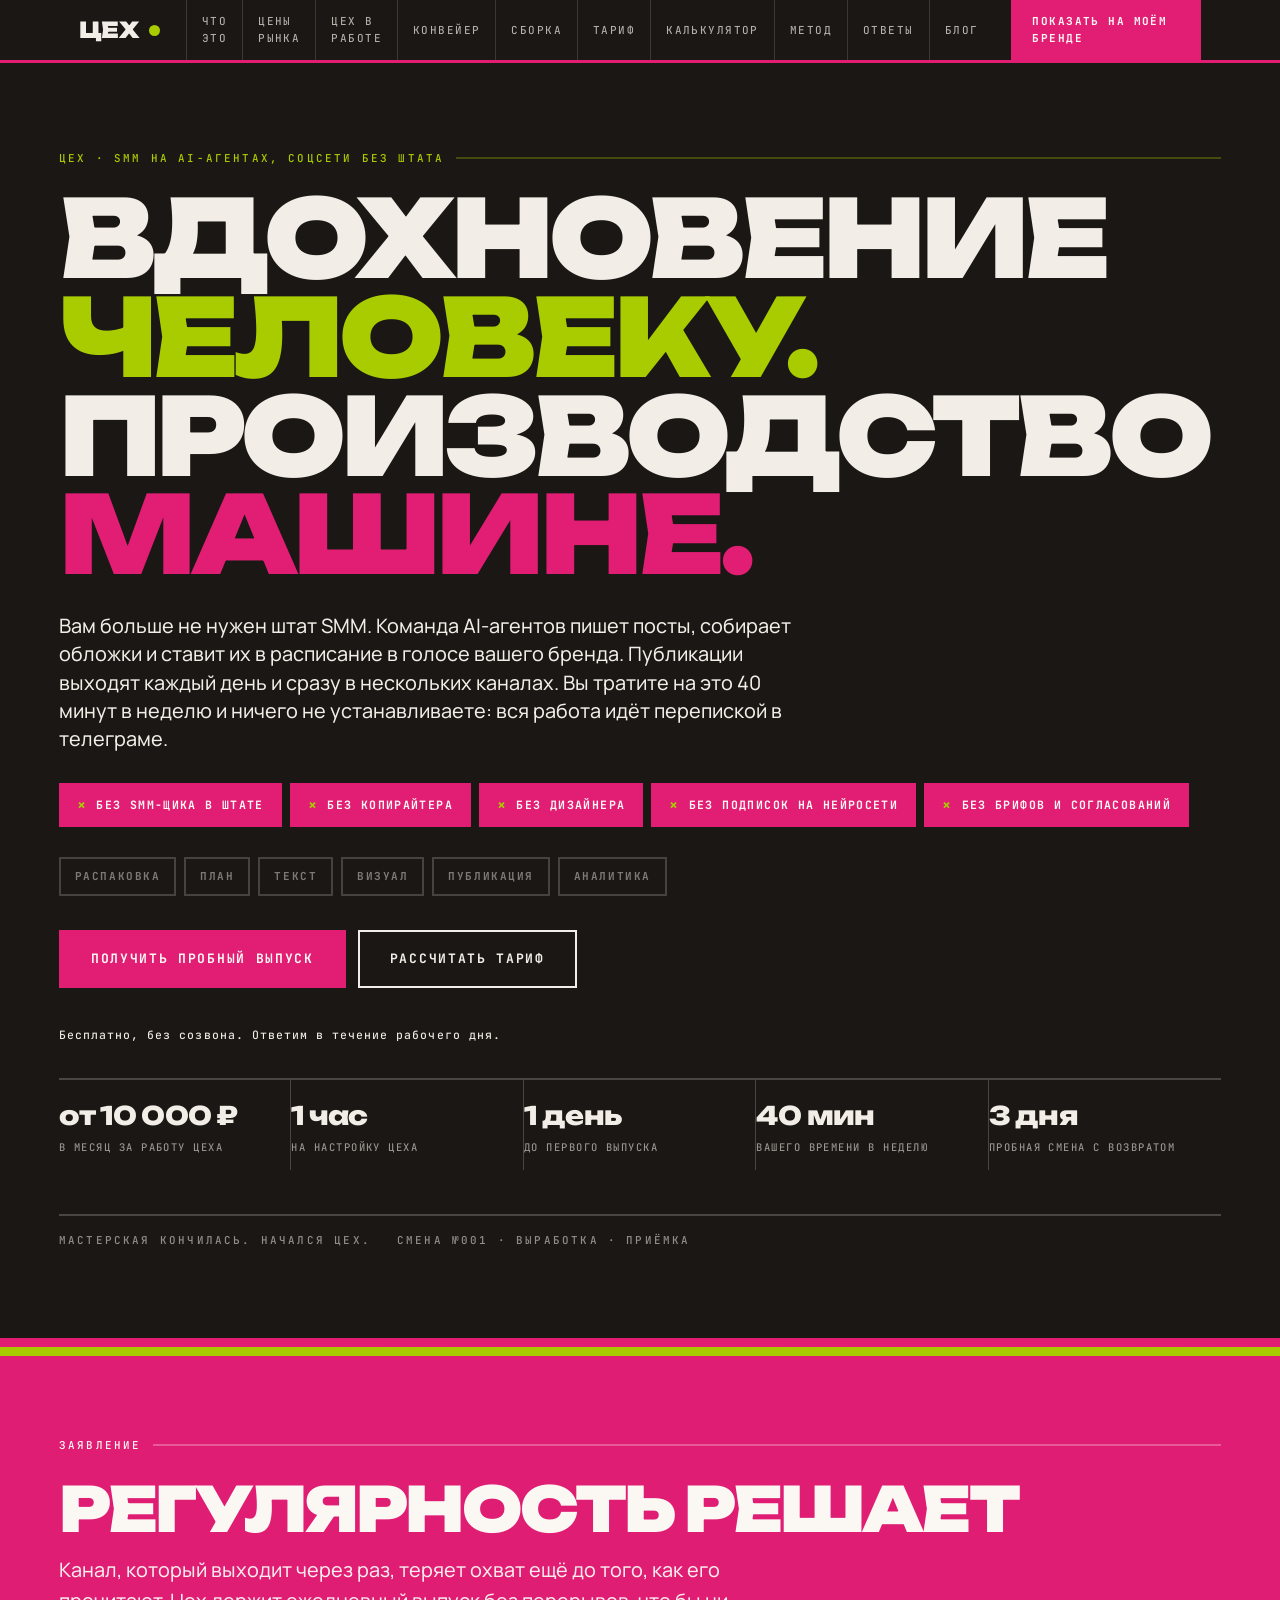
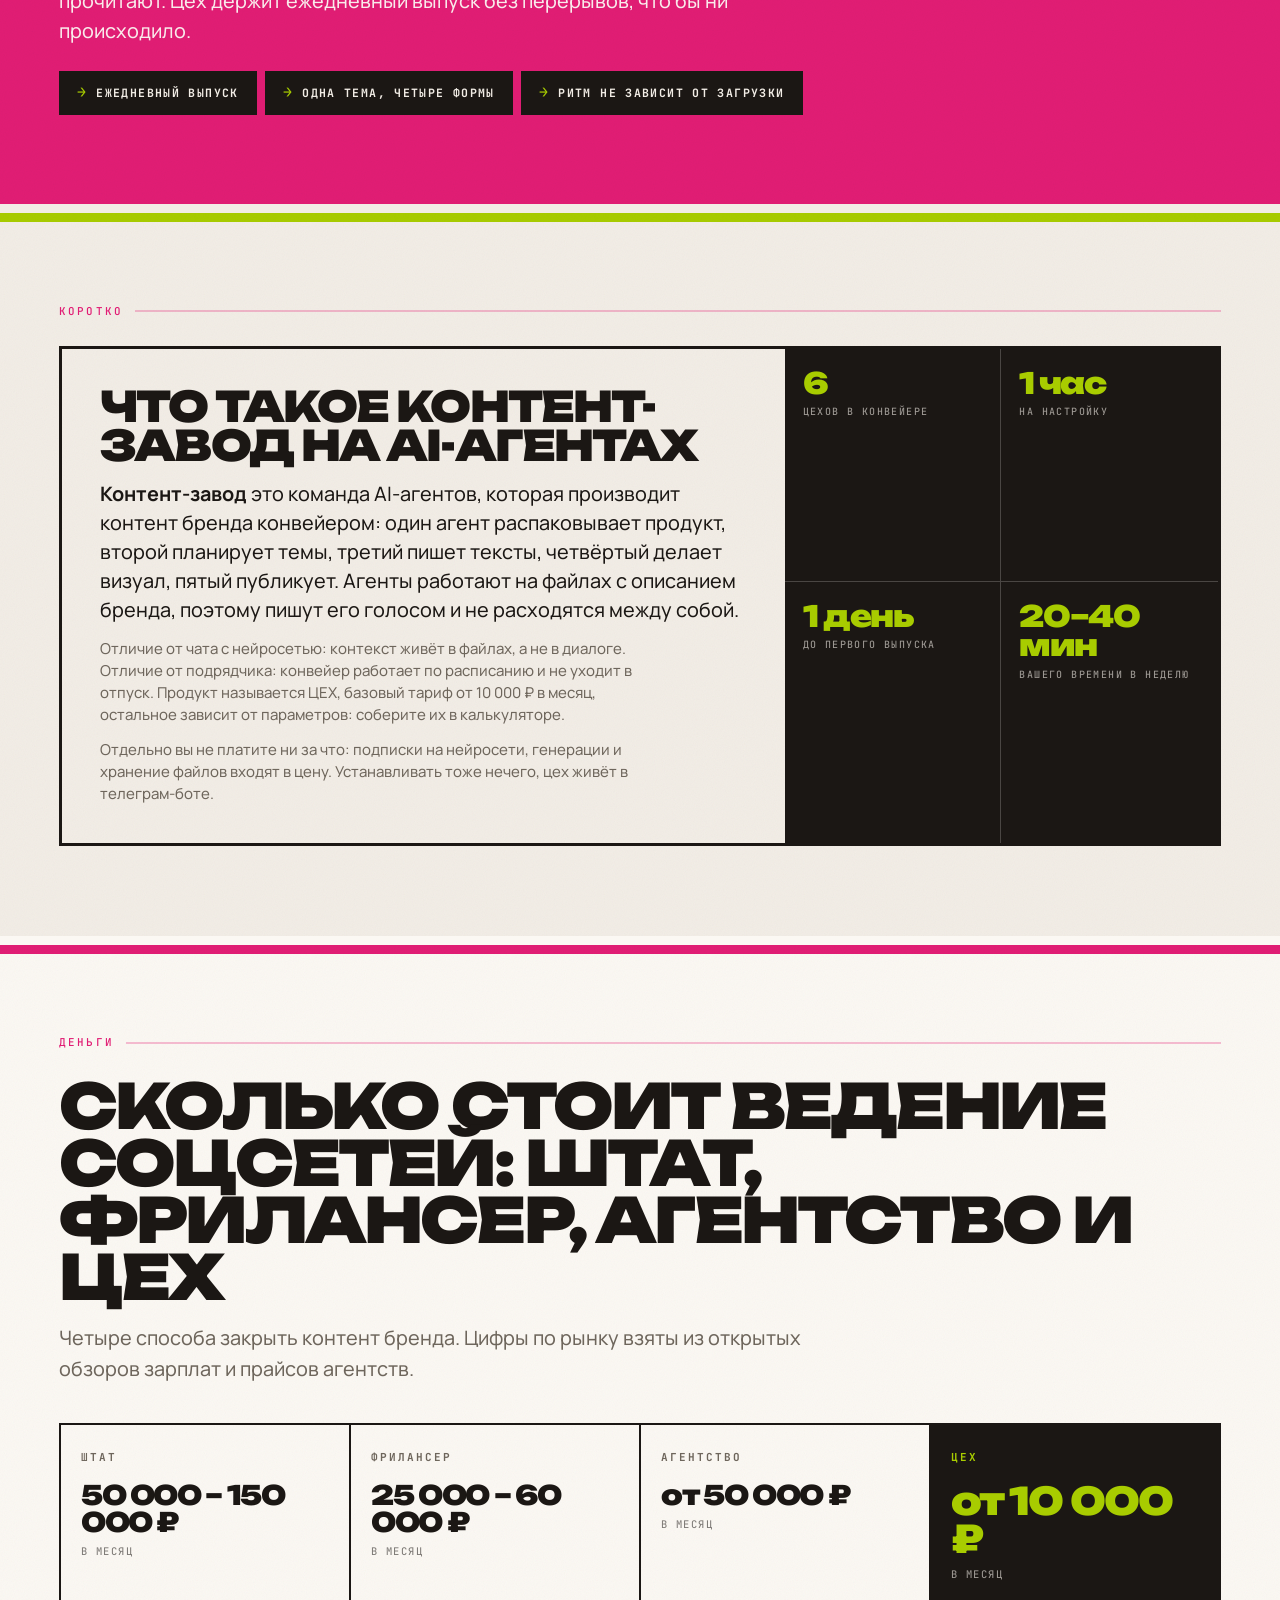
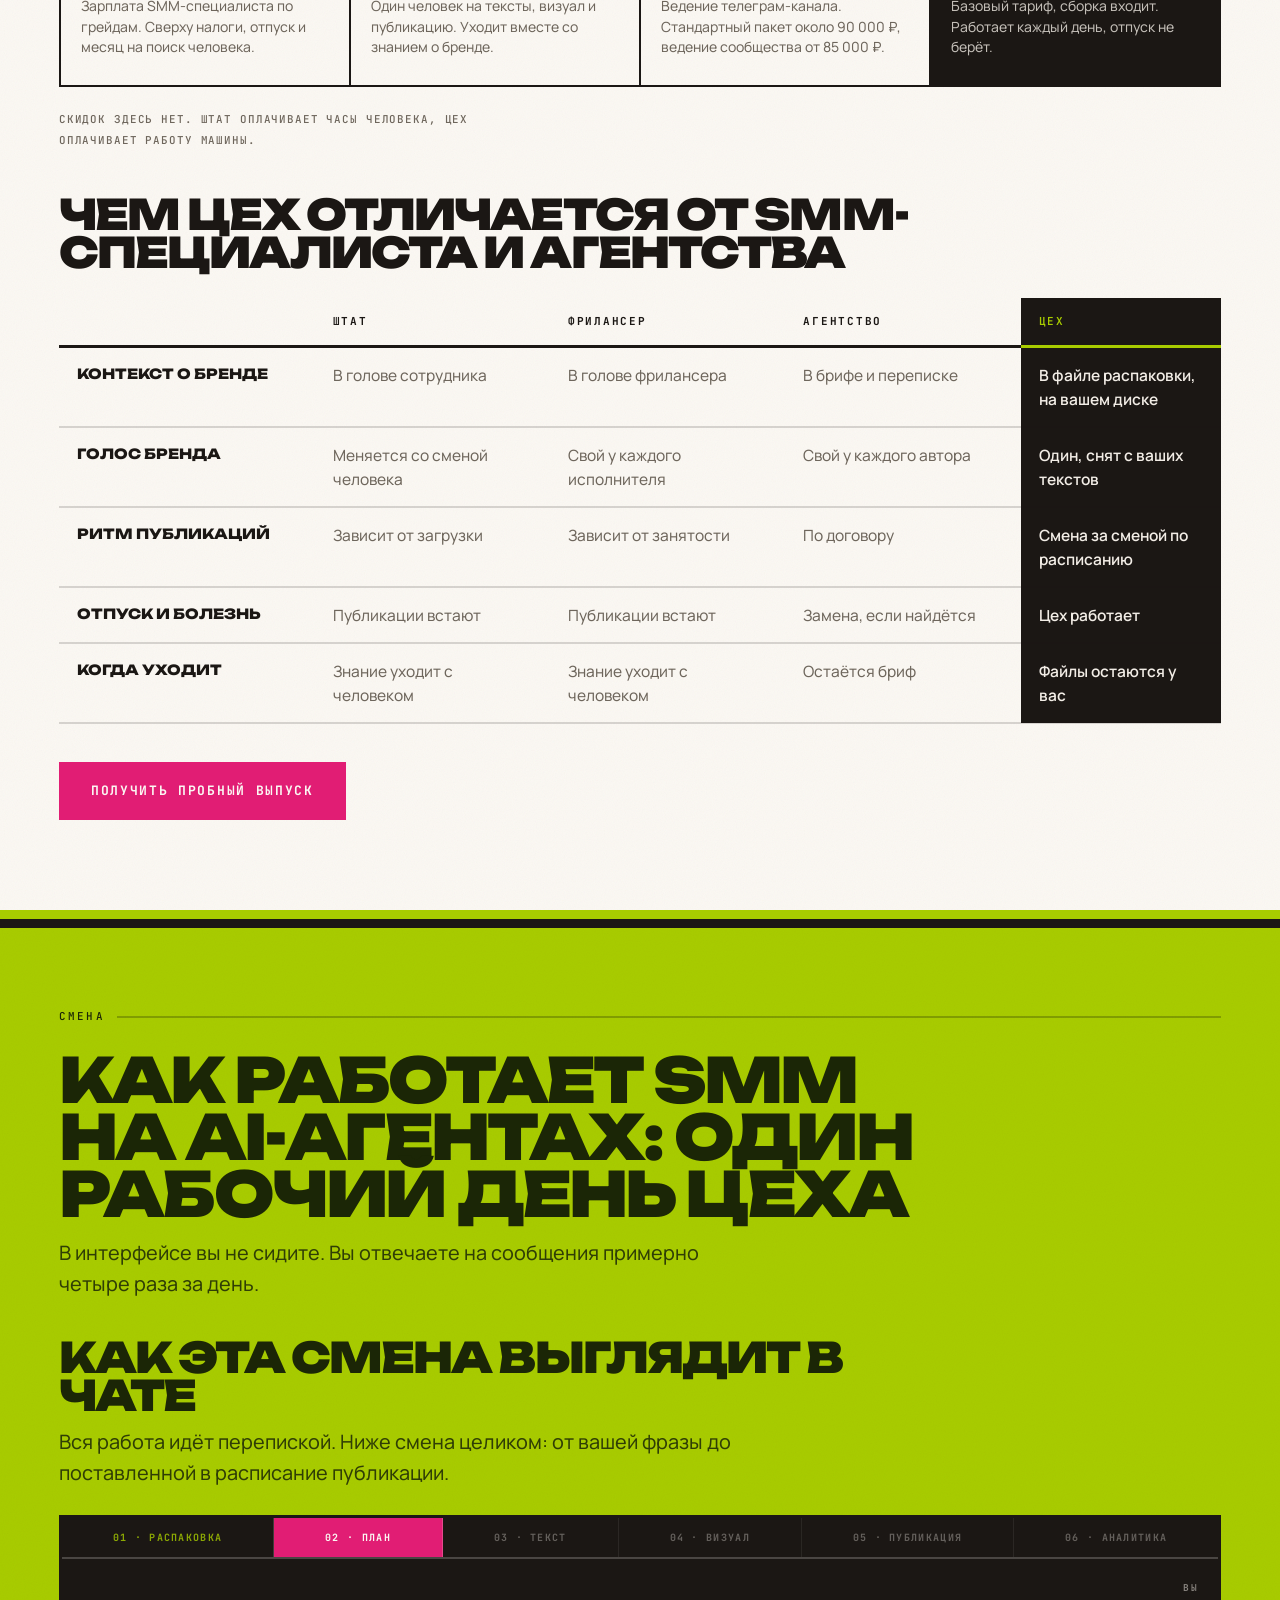
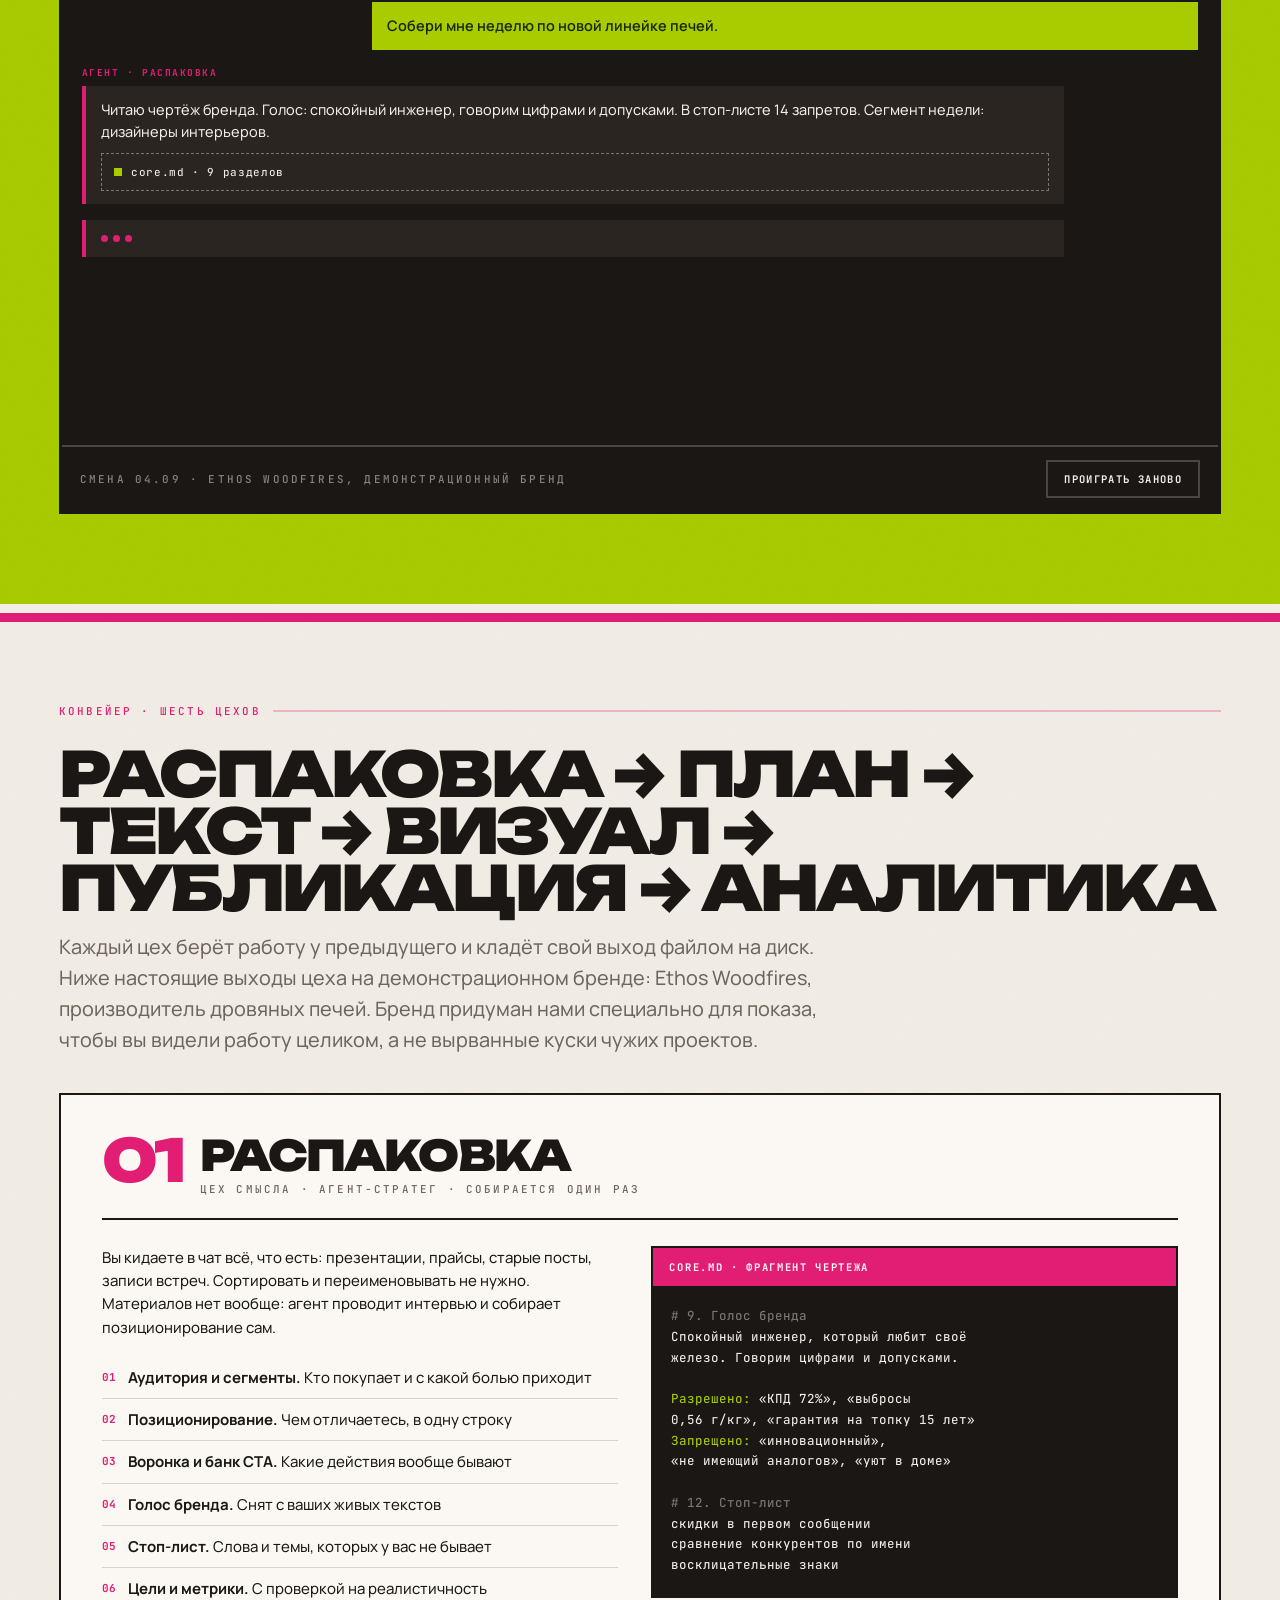
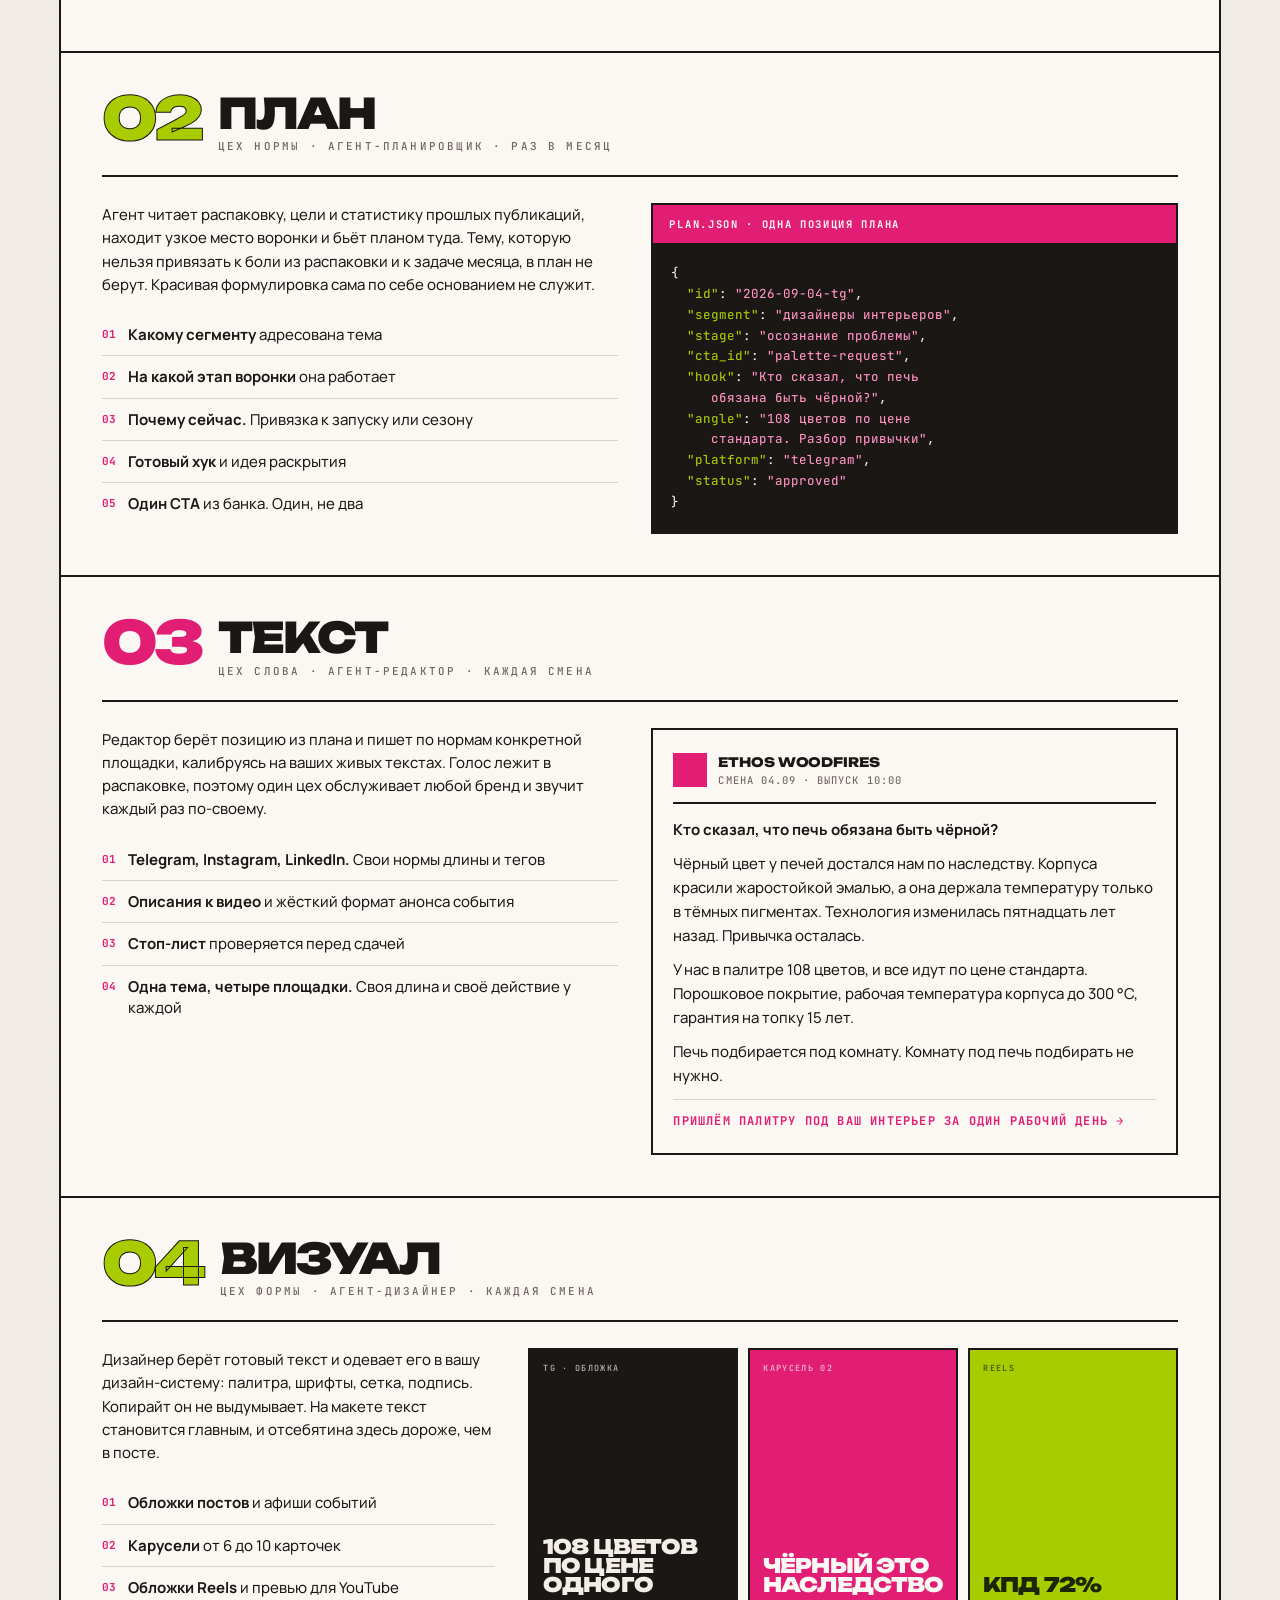
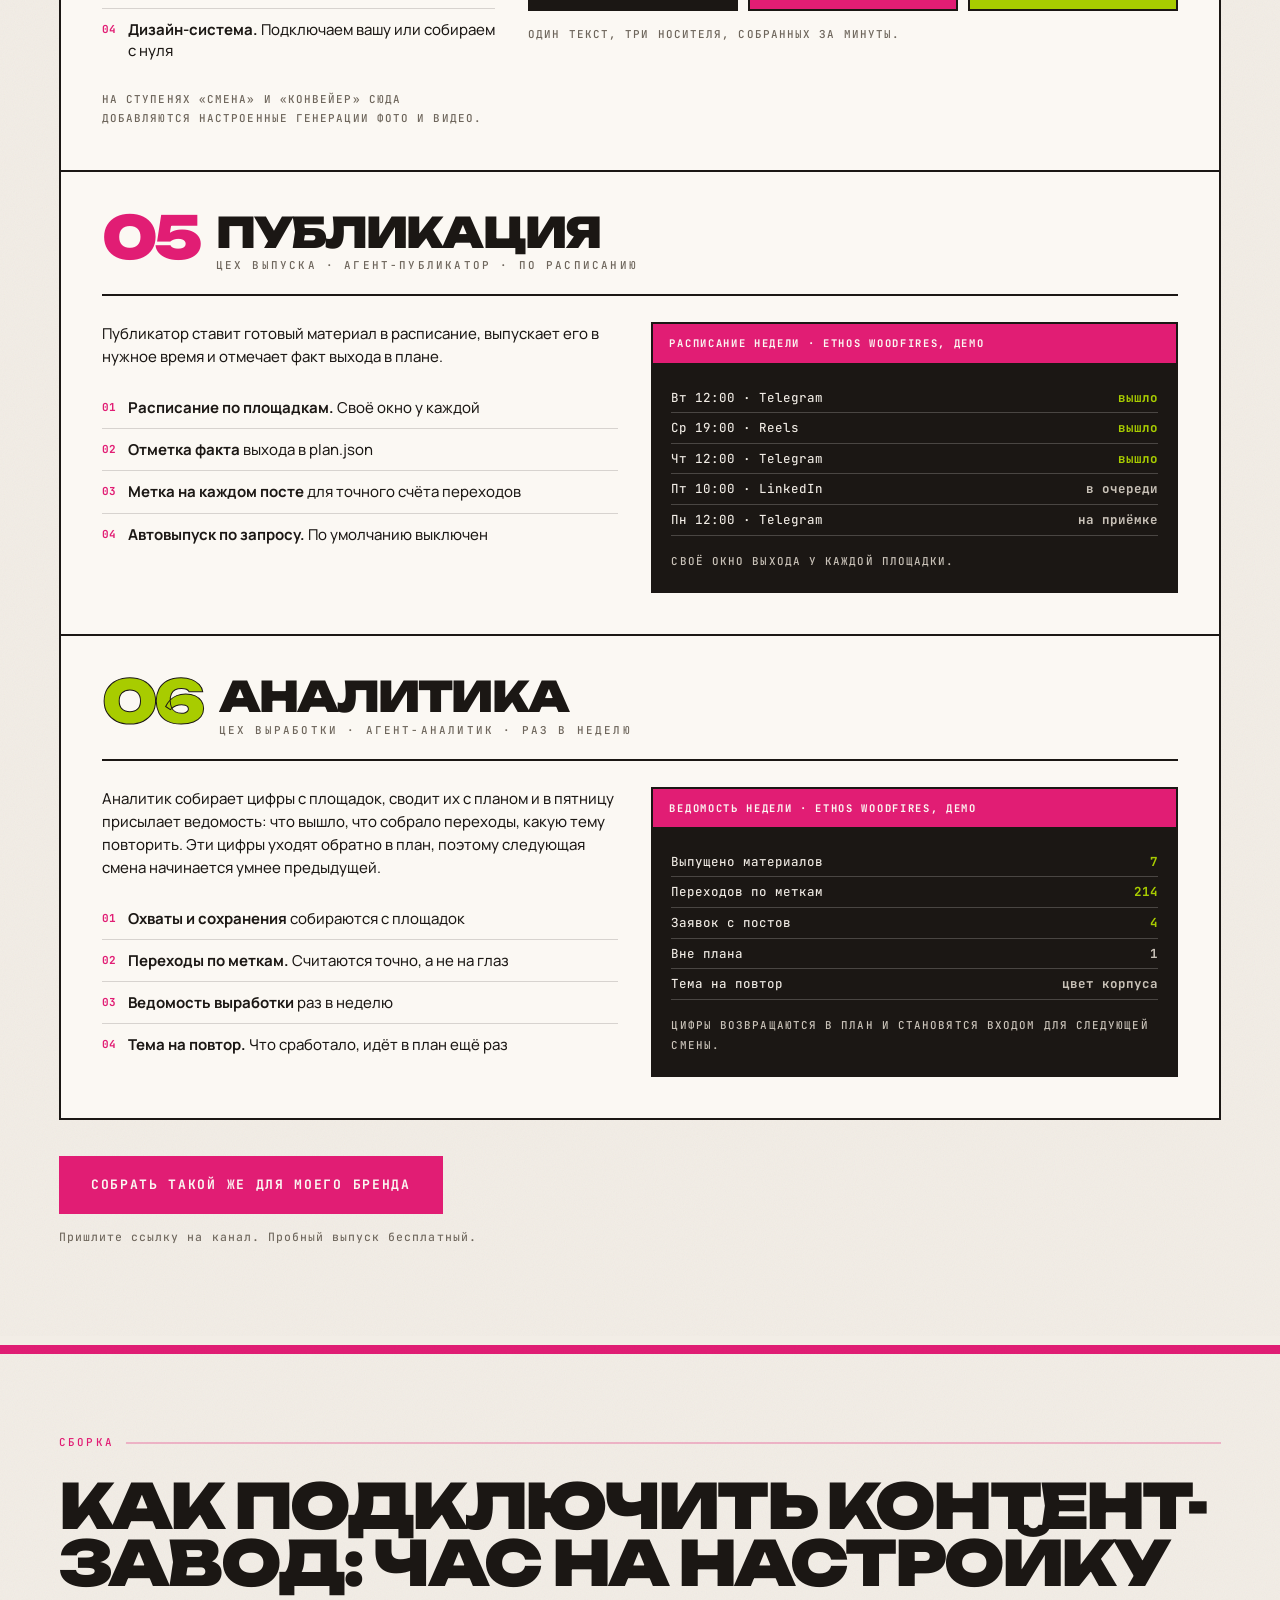
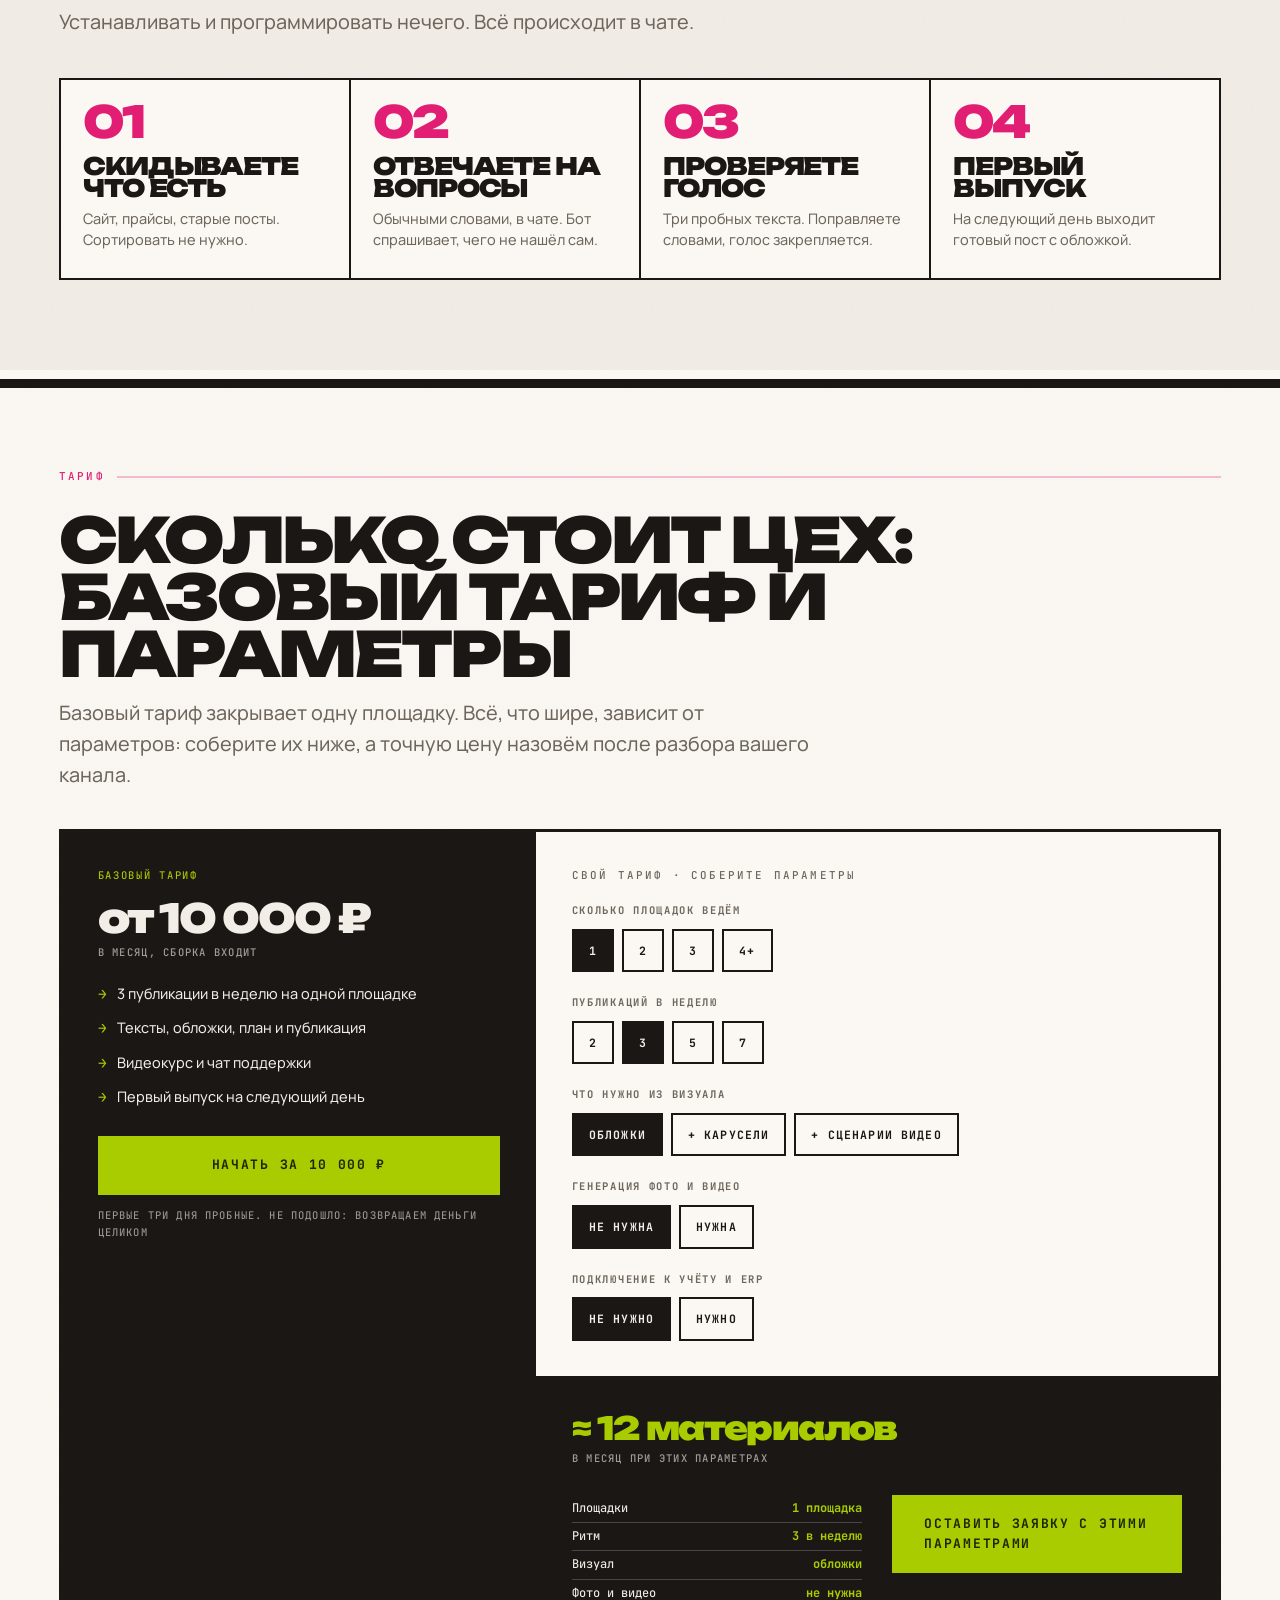
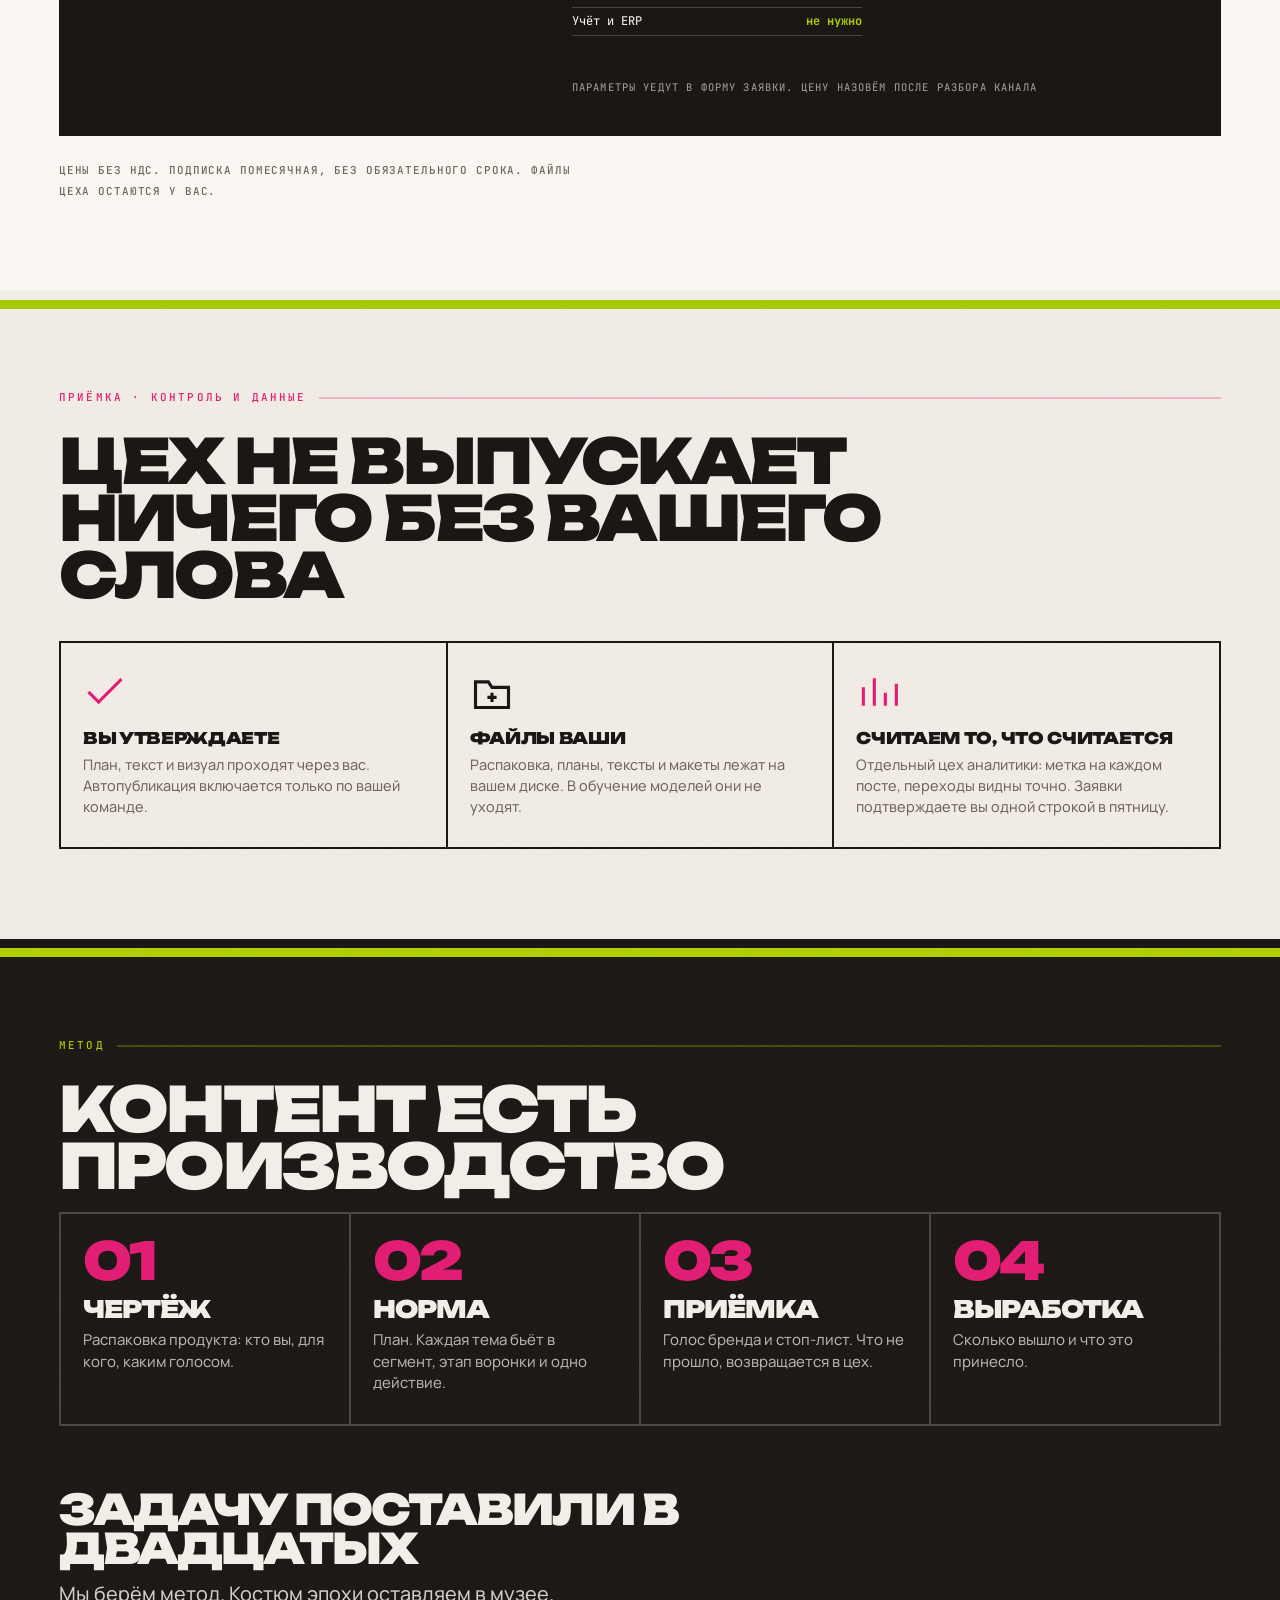
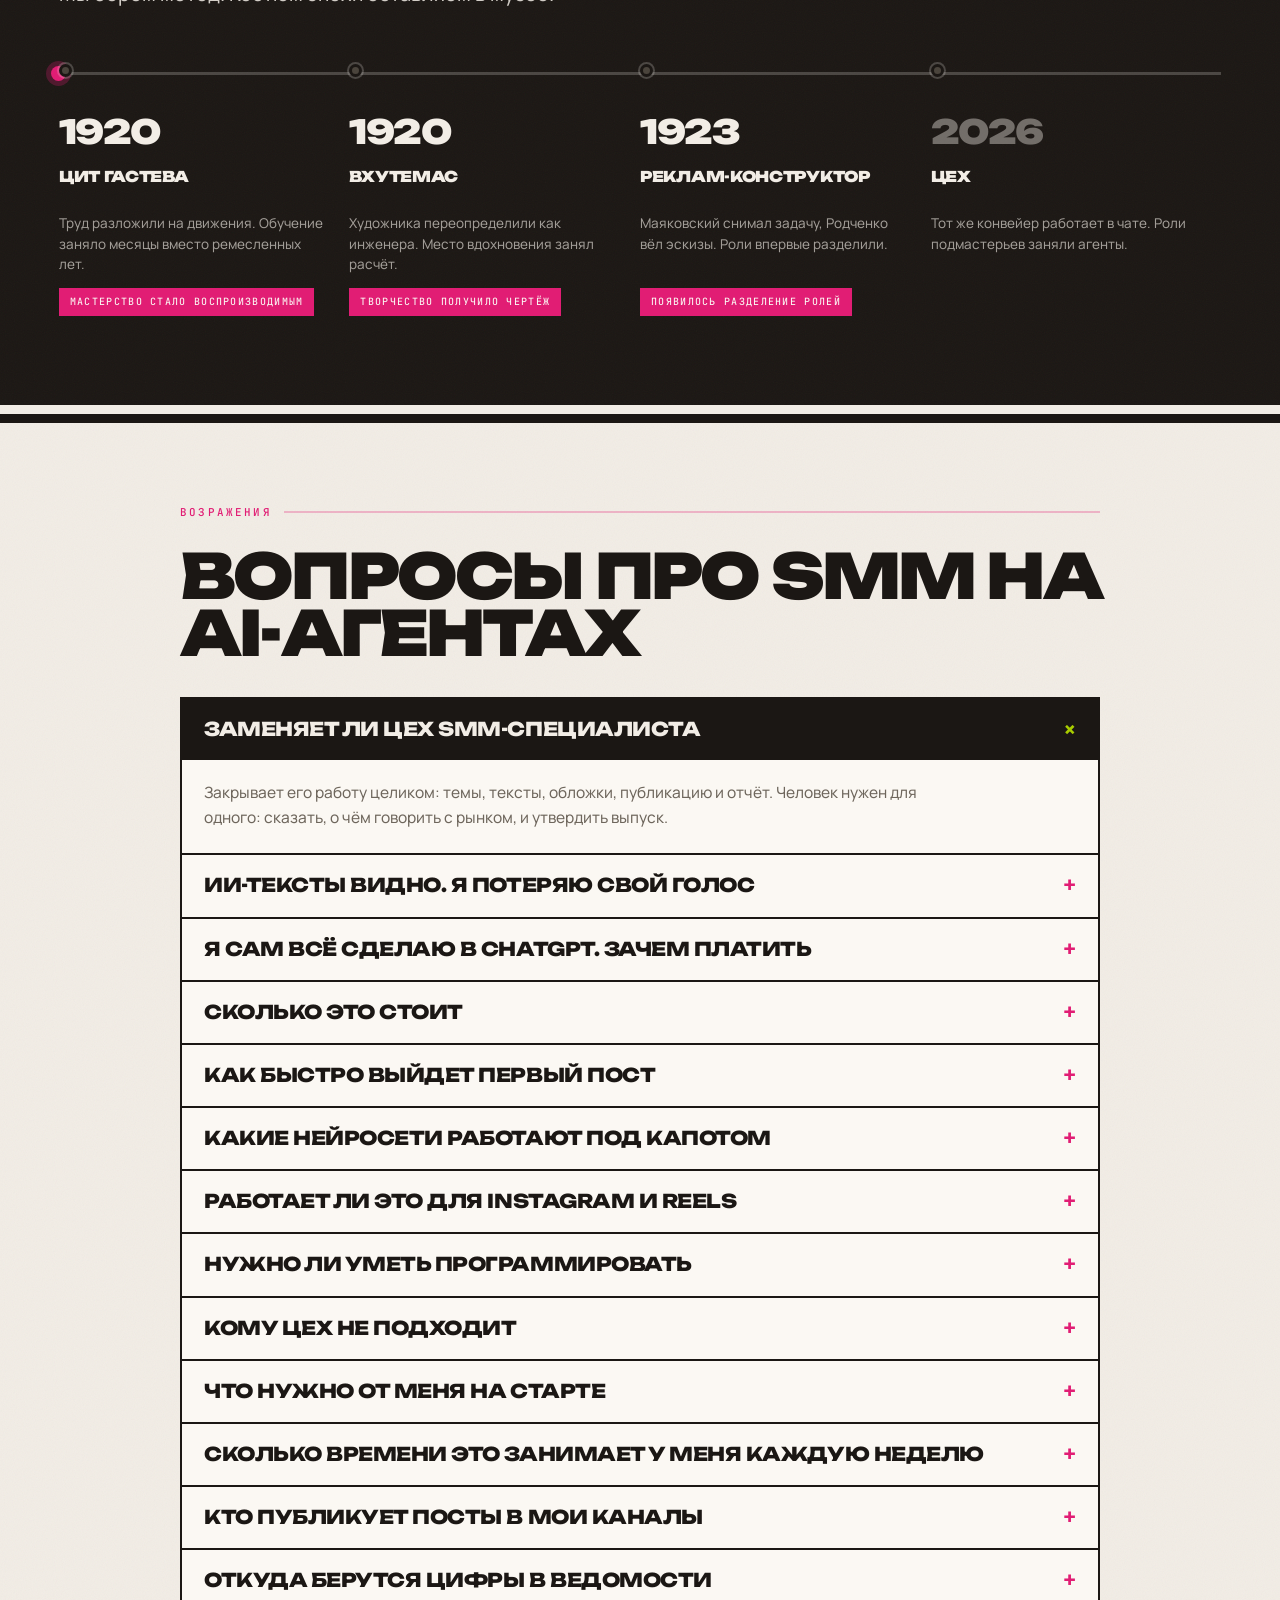
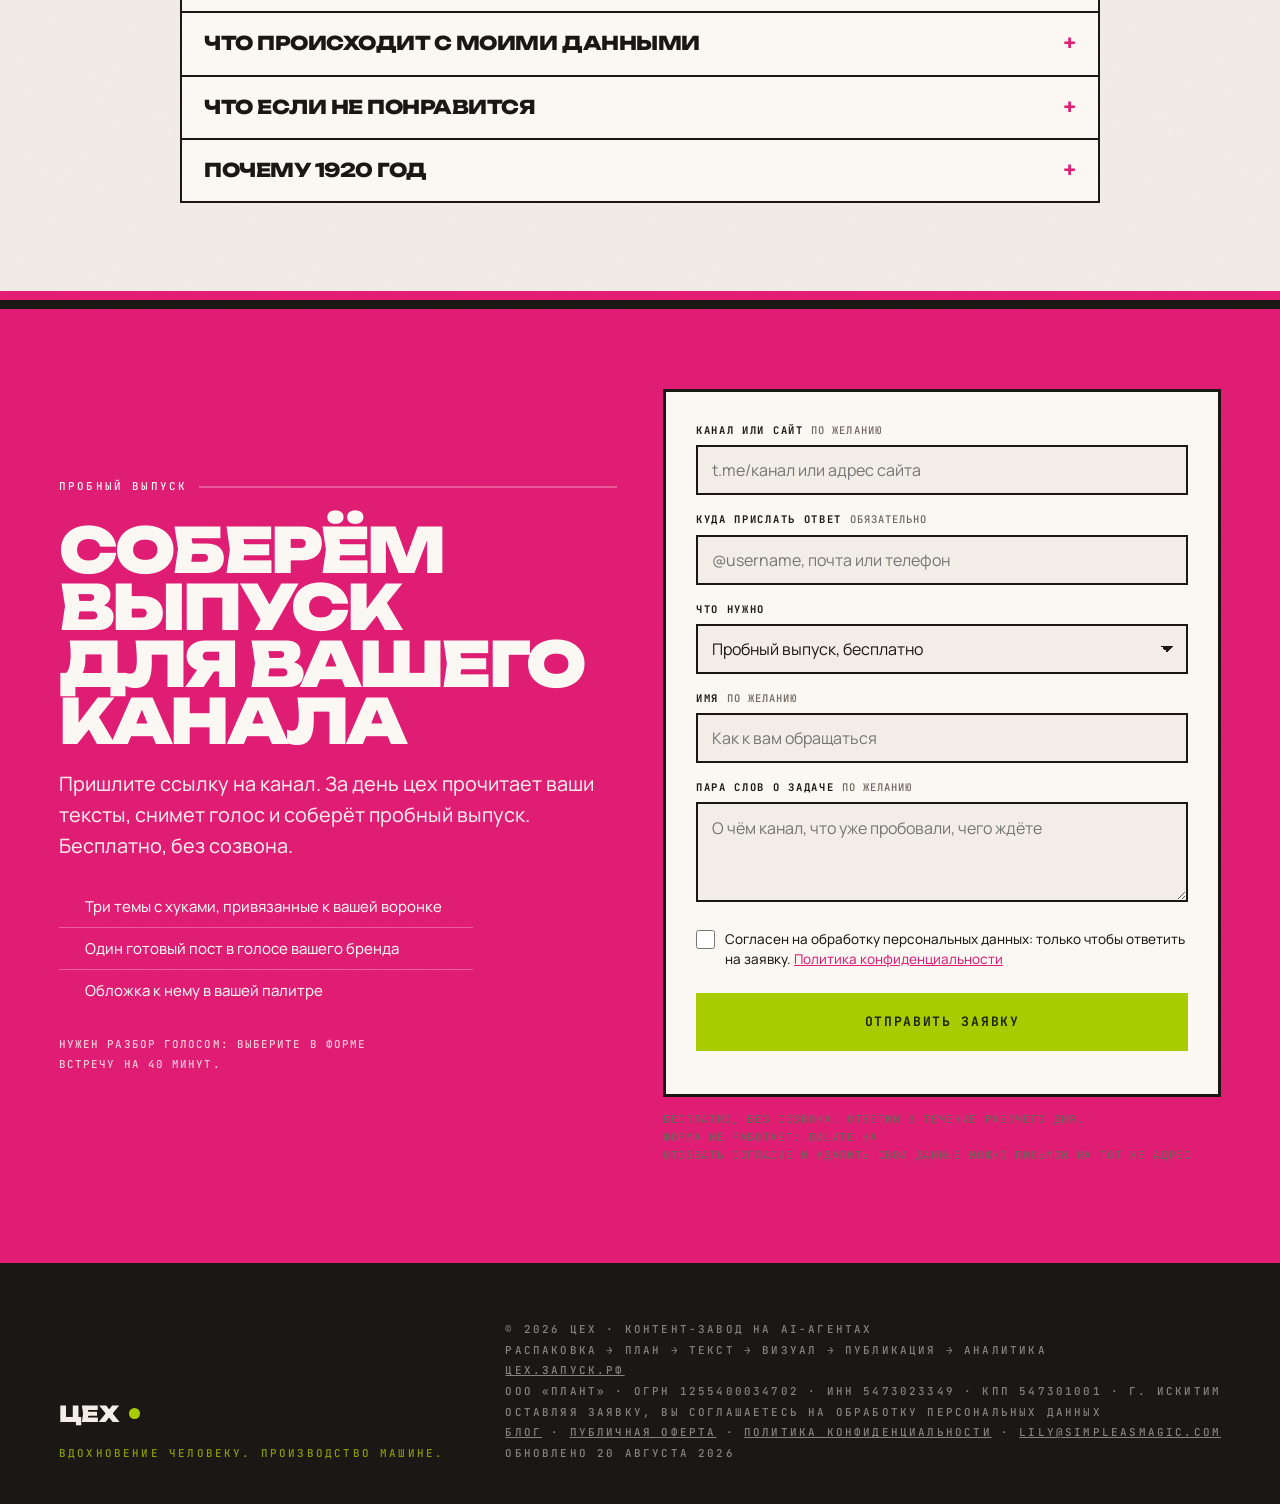
==== commit d88c8941: "Убрать цены из калькулятора, сделать ссылку необязательной Калькулятор больше не считает деньги: он " ====
--- a/index.html
+++ b/index.html
@@ -394,7 +394,7 @@
         и не расходятся между собой.</p>
         <p>Отличие от чата с нейросетью: контекст живёт в файлах, а не в диалоге. Отличие от подрядчика:
         конвейер работает по расписанию и не уходит в отпуск. Продукт называется ЦЕХ, базовый тариф
-        от 10 000 ₽ в месяц, остальные считает калькулятор по вашим параметрам.</p>
+        от 10 000 ₽ в месяц, остальное зависит от параметров: соберите их в калькуляторе.</p>
         <p>Отдельно вы не платите ни за что: подписки на нейросети, генерации и хранение файлов
         входят в цену. Устанавливать тоже нечего, цех живёт в телеграм-боте.</p>
       </div>
@@ -796,10 +796,10 @@
 <section class="sec pp rule" id="stupeni" aria-labelledby="stupeni-title">
   <div class="wrap">
     <p class="mark mark-line mark-fu">Тариф</p>
-    <h2 id="stupeni-title" style="font-size:var(--t-h1);max-width:20ch;margin-bottom:16px">Сколько стоит ЦЕХ: базовый тариф и калькулятор</h2>
+    <h2 id="stupeni-title" style="font-size:var(--t-h1);max-width:20ch;margin-bottom:16px">Сколько стоит ЦЕХ: базовый тариф и параметры</h2>
     <p style="font-size:var(--t-lead);color:var(--ink-soft);max-width:64ch;margin-bottom:38px">
-      Базовый тариф закрывает одну площадку. Всё, что шире, считает калькулятор: параметры
-      складываются в цену сразу, без заявки.
+      Базовый тариф закрывает одну площадку. Всё, что шире, зависит от параметров:
+      соберите их ниже, а точную цену назовём после разбора вашего канала.
     </p>
 
     <div class="tariffs">
@@ -868,7 +868,6 @@
 
         <div class="calc-r">
           <div class="calc-p" id="calcVol">≈ 12 материалов<small>в месяц при этих параметрах</small></div>
-          <div class="calc-money" id="calcPrice" aria-live="polite">10 000 ₽<small>в месяц, сборка входит</small></div>
           <div class="calc-sum" aria-live="polite">
             <span>Площадки<b id="sumP">1 площадка</b></span>
             <span>Ритм<b id="sumF">3 в неделю</b></span>
@@ -877,7 +876,7 @@
             <span>Учёт и ERP<b id="sumE">не нужно</b></span>
           </div>
           <a class="btn btn-li btn-blk" id="calcGo" href="#zayavka" data-cta="calc">Оставить заявку с этими параметрами</a>
-          <p class="calc-note">Параметры уедут в форму заявки ниже</p>
+          <p class="calc-note">Параметры уедут в форму заявки. Цену назовём после разбора канала</p>
         </div>
       </div>
     </div>
@@ -984,7 +983,7 @@
     </details>
     <details>
       <summary>Сколько это стоит</summary>
-      <div class="a">Базовый тариф от 10 000 ₽ в месяц, сборка входит. Всё, что шире одной площадки, считает калькулятор.</div>
+      <div class="a">Базовый тариф от 10 000 ₽ в месяц, сборка входит. Всё, что шире одной площадки, зависит от параметров: цену называем после разбора канала.</div>
     </details>
     <details>
       <summary>Как быстро выйдет первый пост</summary>
@@ -1063,7 +1062,7 @@
           <p class="lf-calc" id="lfCalc" hidden></p>
 
           <div class="lf-row">
-            <label class="lf-l" for="lf-link">Канал или сайт <i>обязательно</i></label>
+            <label class="lf-l" for="lf-link">Канал или сайт <i>по желанию</i></label>
             <input class="lf-i" id="lf-link" name="link" type="text" inputmode="url"
                    autocomplete="url" placeholder="t.me/канал или адрес сайта"
                    aria-describedby="err-link">
@@ -1336,7 +1335,7 @@
             "name": "Свой тариф",
             "priceCurrency": "RUB",
             "availability": "https://schema.org/InStock",
-            "description": "Публикации каждый день сразу в нескольких каналах, видео и подключение к учёту. Цена считается по параметрам в калькуляторе."
+            "description": "Публикации каждый день сразу в нескольких каналах, видео и подключение к учёту. Цена зависит от параметров и называется после разбора канала."
           }
         ]
       }
@@ -1404,7 +1403,7 @@
           "name": "Сколько стоит вести соцсети без штата SMM",
           "acceptedAnswer": {
             "@type": "Answer",
-            "text": "Базовый тариф: от 10 000 ₽ в месяц, сборка цеха входит, три публикации в неделю на одной площадке. Всё, что шире, считается по параметрам в калькуляторе."
+            "text": "Базовый тариф: от 10 000 ₽ в месяц, сборка цеха входит, три публикации в неделю на одной площадке. Всё, что шире, зависит от параметров и называется после разбора канала."
           }
         },
         {
@@ -1420,7 +1419,7 @@
           "name": "Сколько стоит контент-завод",
           "acceptedAnswer": {
             "@type": "Answer",
-            "text": "Базовый тариф от 10 000 ₽ в месяц, сборка цеха входит: три публикации в неделю на одной площадке. Всё, что шире, считается по параметрам в калькуляторе."
+            "text": "Базовый тариф от 10 000 ₽ в месяц, сборка цеха входит: три публикации в неделю на одной площадке. Всё, что шире, зависит от параметров и называется после разбора канала."
           }
         },
         {
--- a/style.css
+++ b/style.css
@@ -467,13 +467,6 @@
 .lf-ok span{display:block;font-family:var(--f-m);font-size:11px;text-transform:uppercase;
   letter-spacing:.1em;color:var(--ink-soft);margin:10px 0 20px;line-height:1.6}
 
-/* цена в калькуляторе */
-.calc-money{font-family:var(--f-d);font-weight:900;font-size:clamp(30px,4.2vw,44px);
-  text-transform:uppercase;letter-spacing:-.04em;line-height:1;margin-bottom:18px}
-.calc-money small{display:block;font-family:var(--f-m);font-size:10.5px;font-weight:500;
-  text-transform:uppercase;letter-spacing:.14em;color:var(--ink-soft);margin-top:8px;
-  letter-spacing:.12em}
-
 @media(max-width:760px){
   .lf{padding:20px 16px}
 }
--- a/style.css
+++ b/style.css
@@ -467,13 +467,6 @@
 .lf-ok span{display:block;font-family:var(--f-m);font-size:11px;text-transform:uppercase;
   letter-spacing:.1em;color:var(--ink-soft);margin:10px 0 20px;line-height:1.6}
 
-/* цена в калькуляторе */
-.calc-money{font-family:var(--f-d);font-weight:900;font-size:clamp(30px,4.2vw,44px);
-  text-transform:uppercase;letter-spacing:-.04em;line-height:1;margin-bottom:18px}
-.calc-money small{display:block;font-family:var(--f-m);font-size:10.5px;font-weight:500;
-  text-transform:uppercase;letter-spacing:.14em;color:var(--ink-soft);margin-top:8px;
-  letter-spacing:.12em}
-
 @media(max-width:760px){
   .lf{padding:20px 16px}
 }
